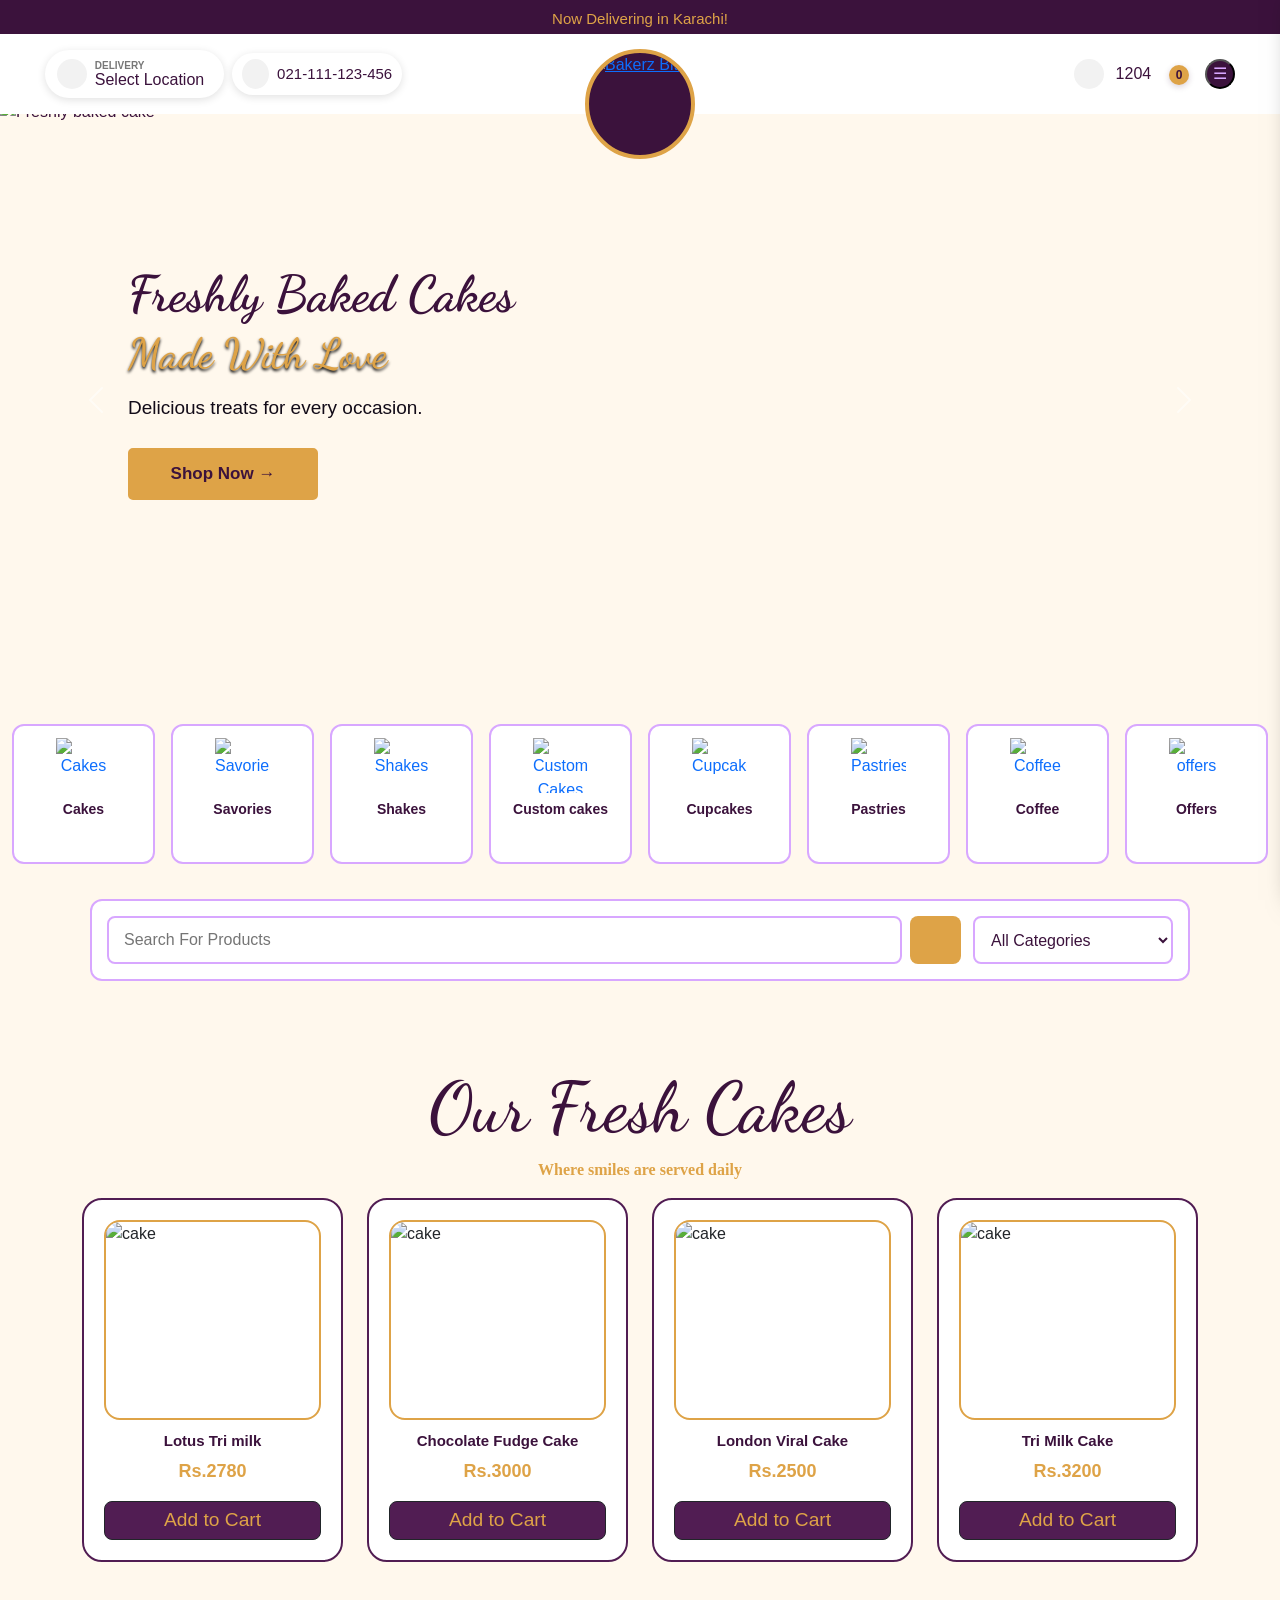
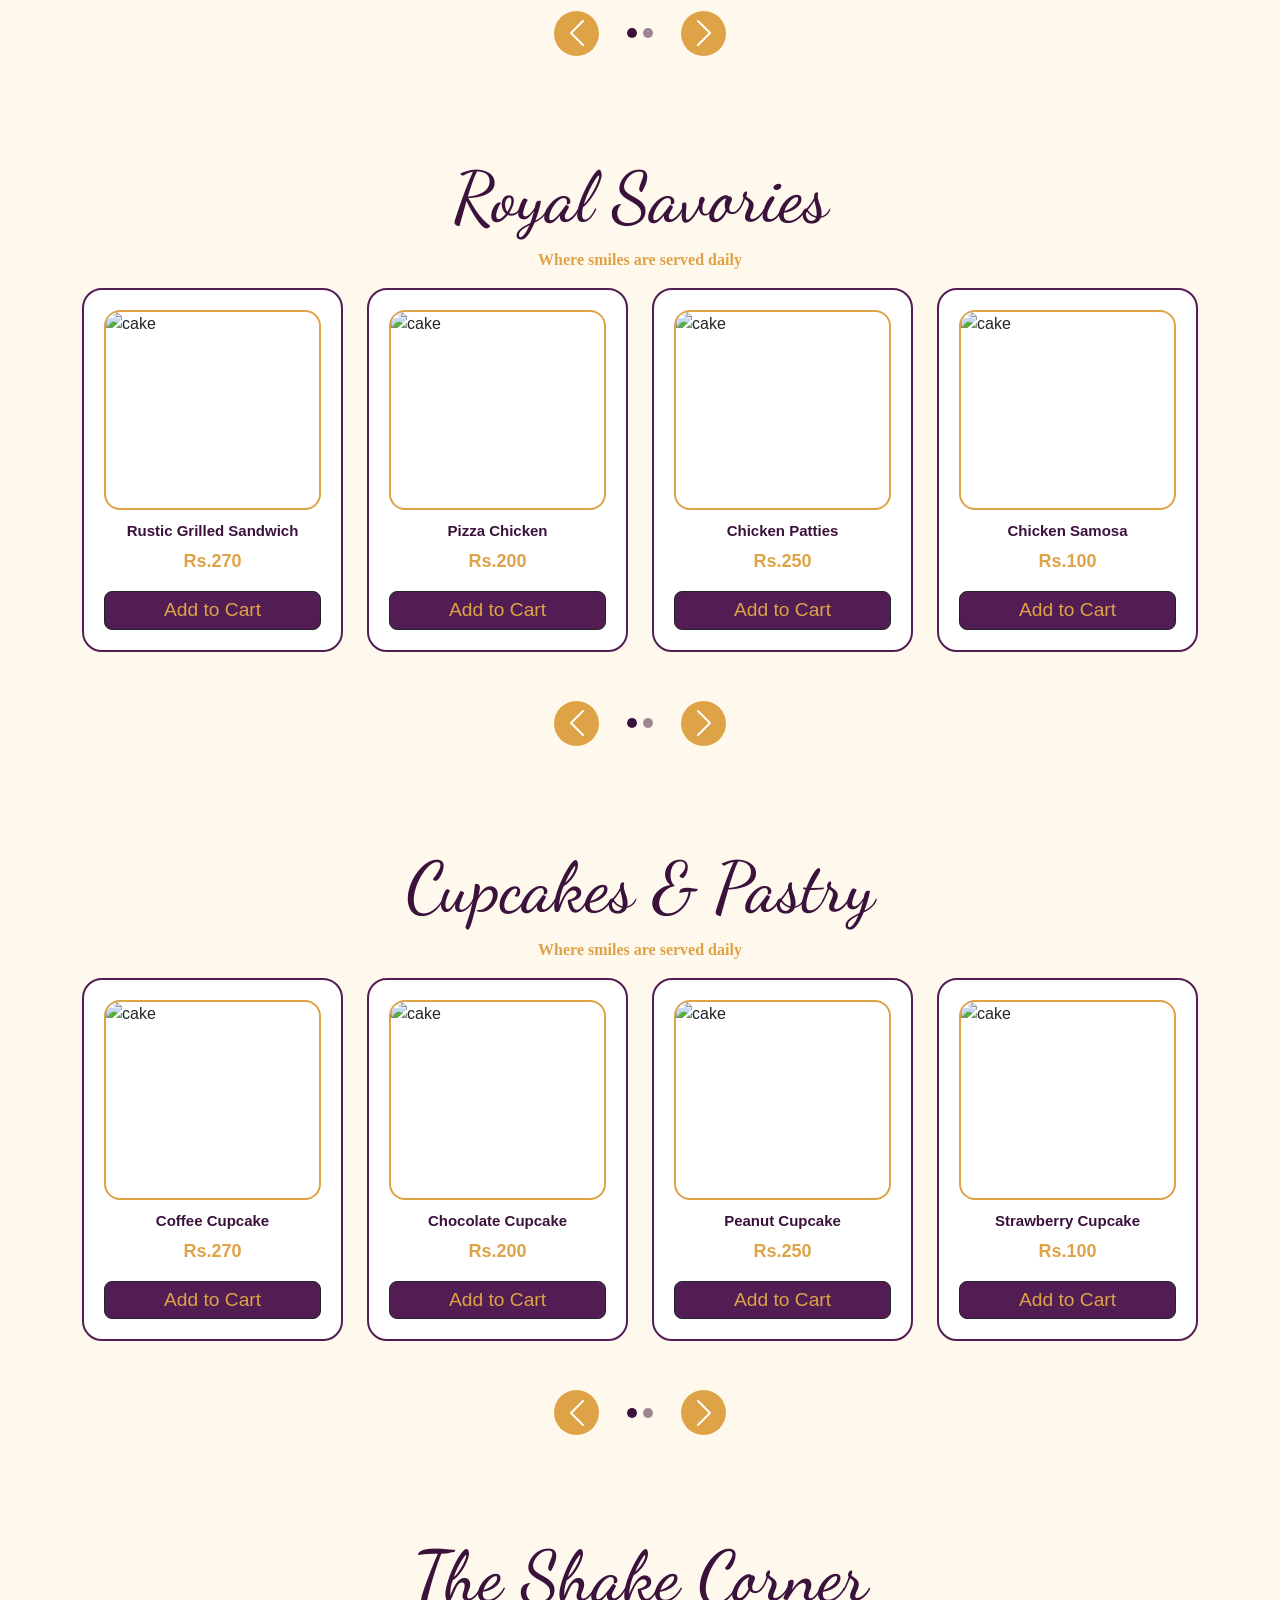
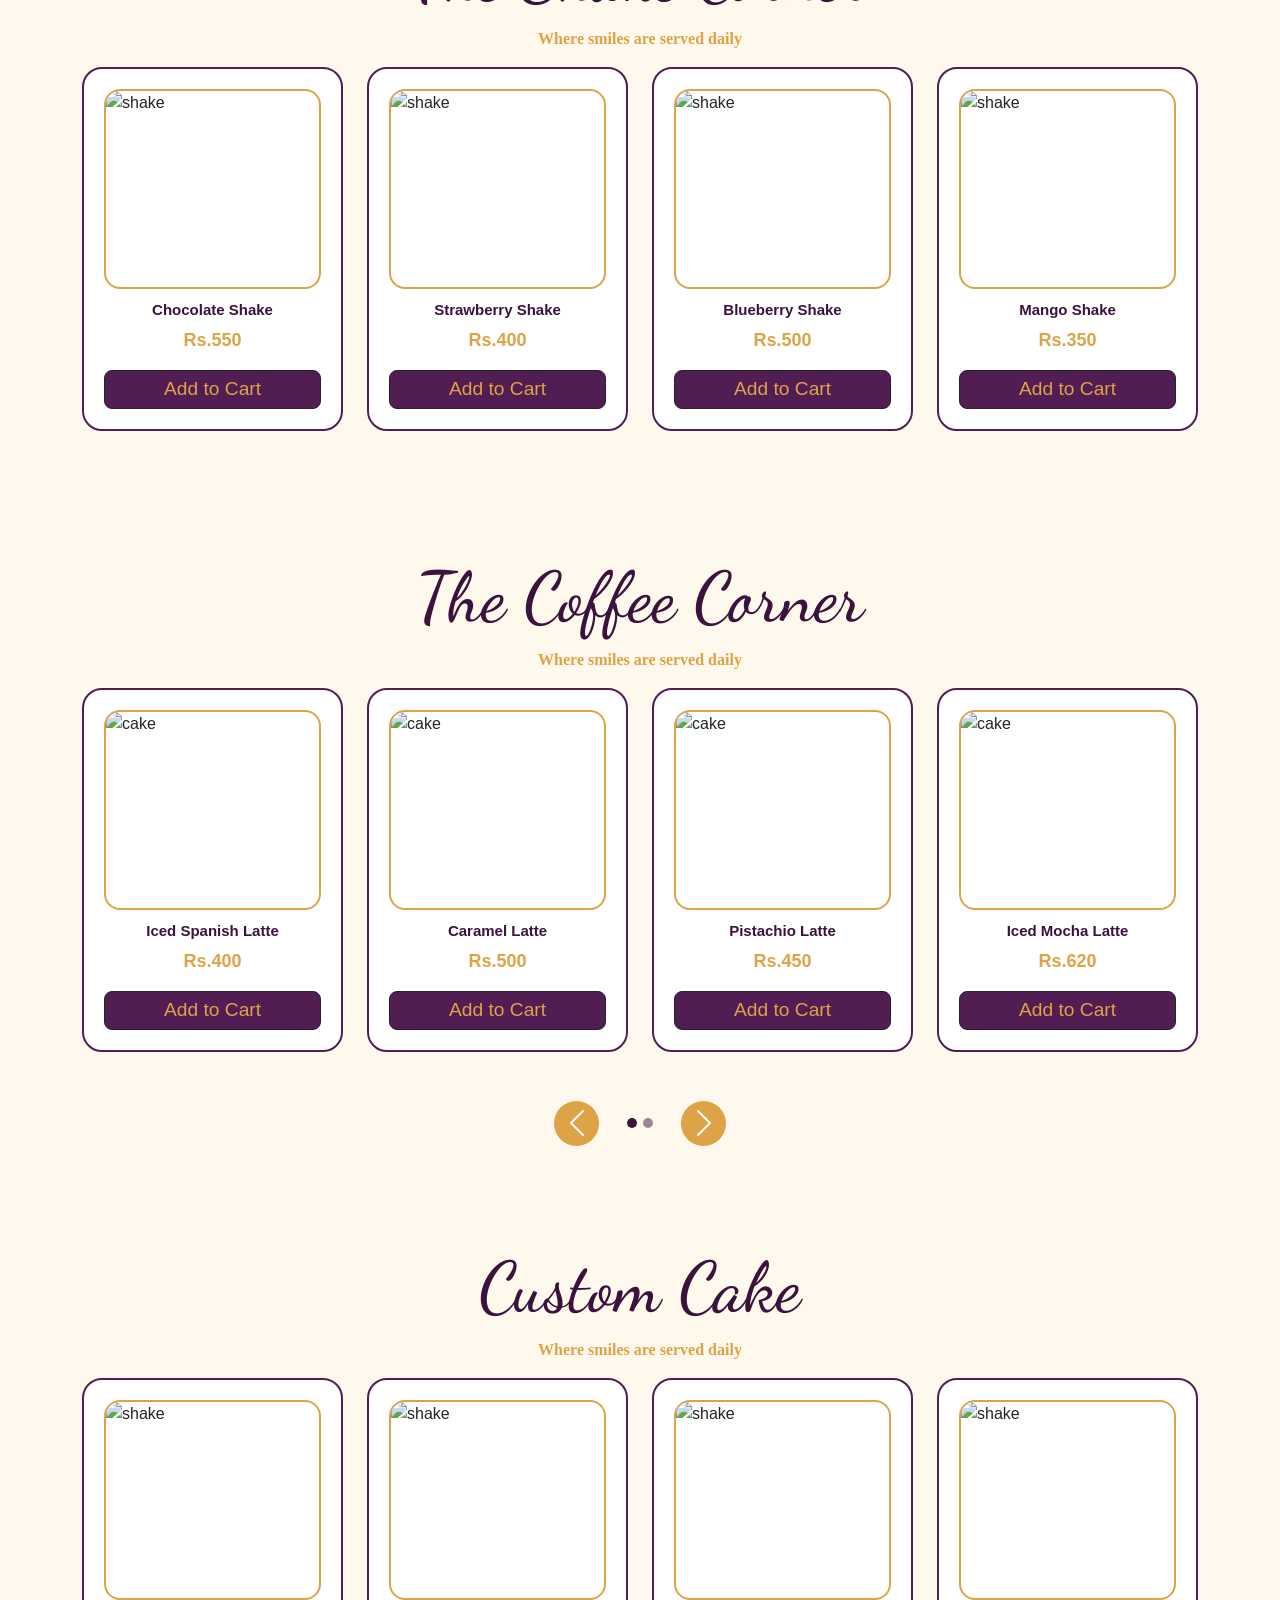
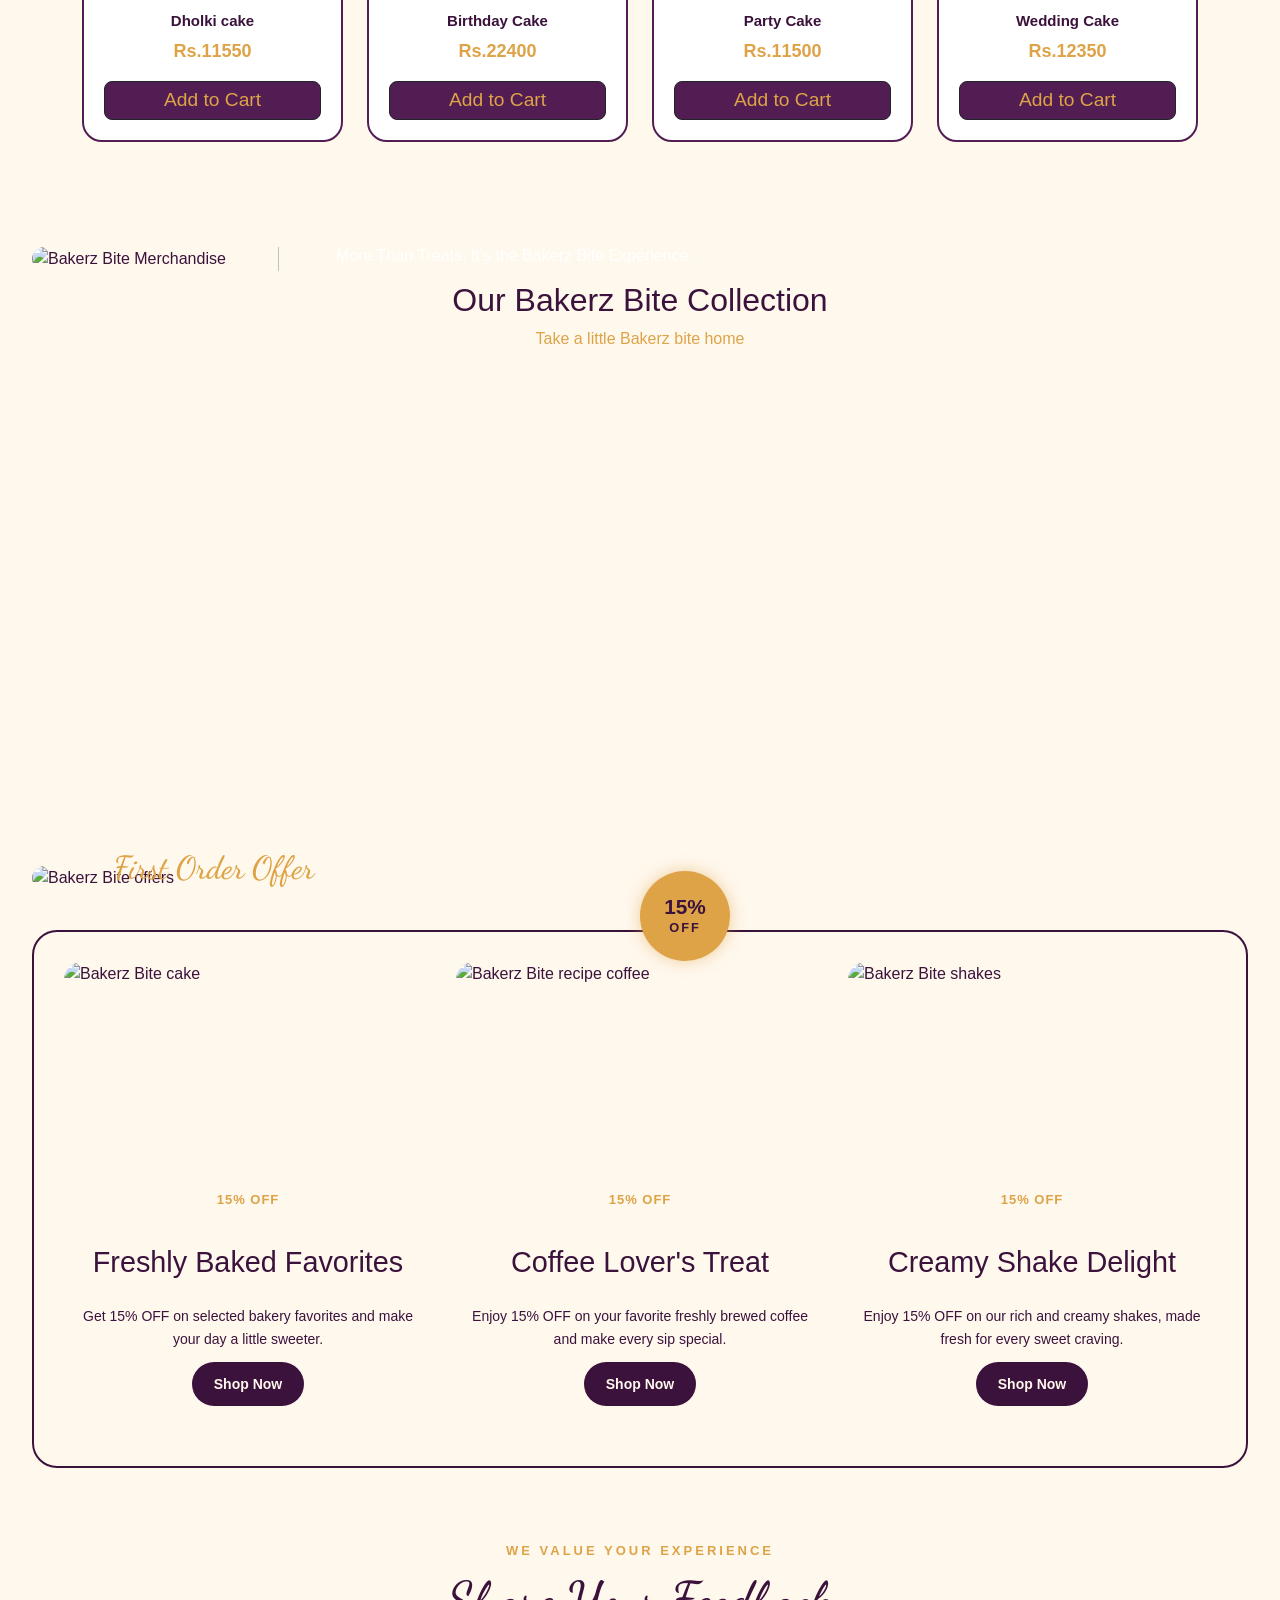
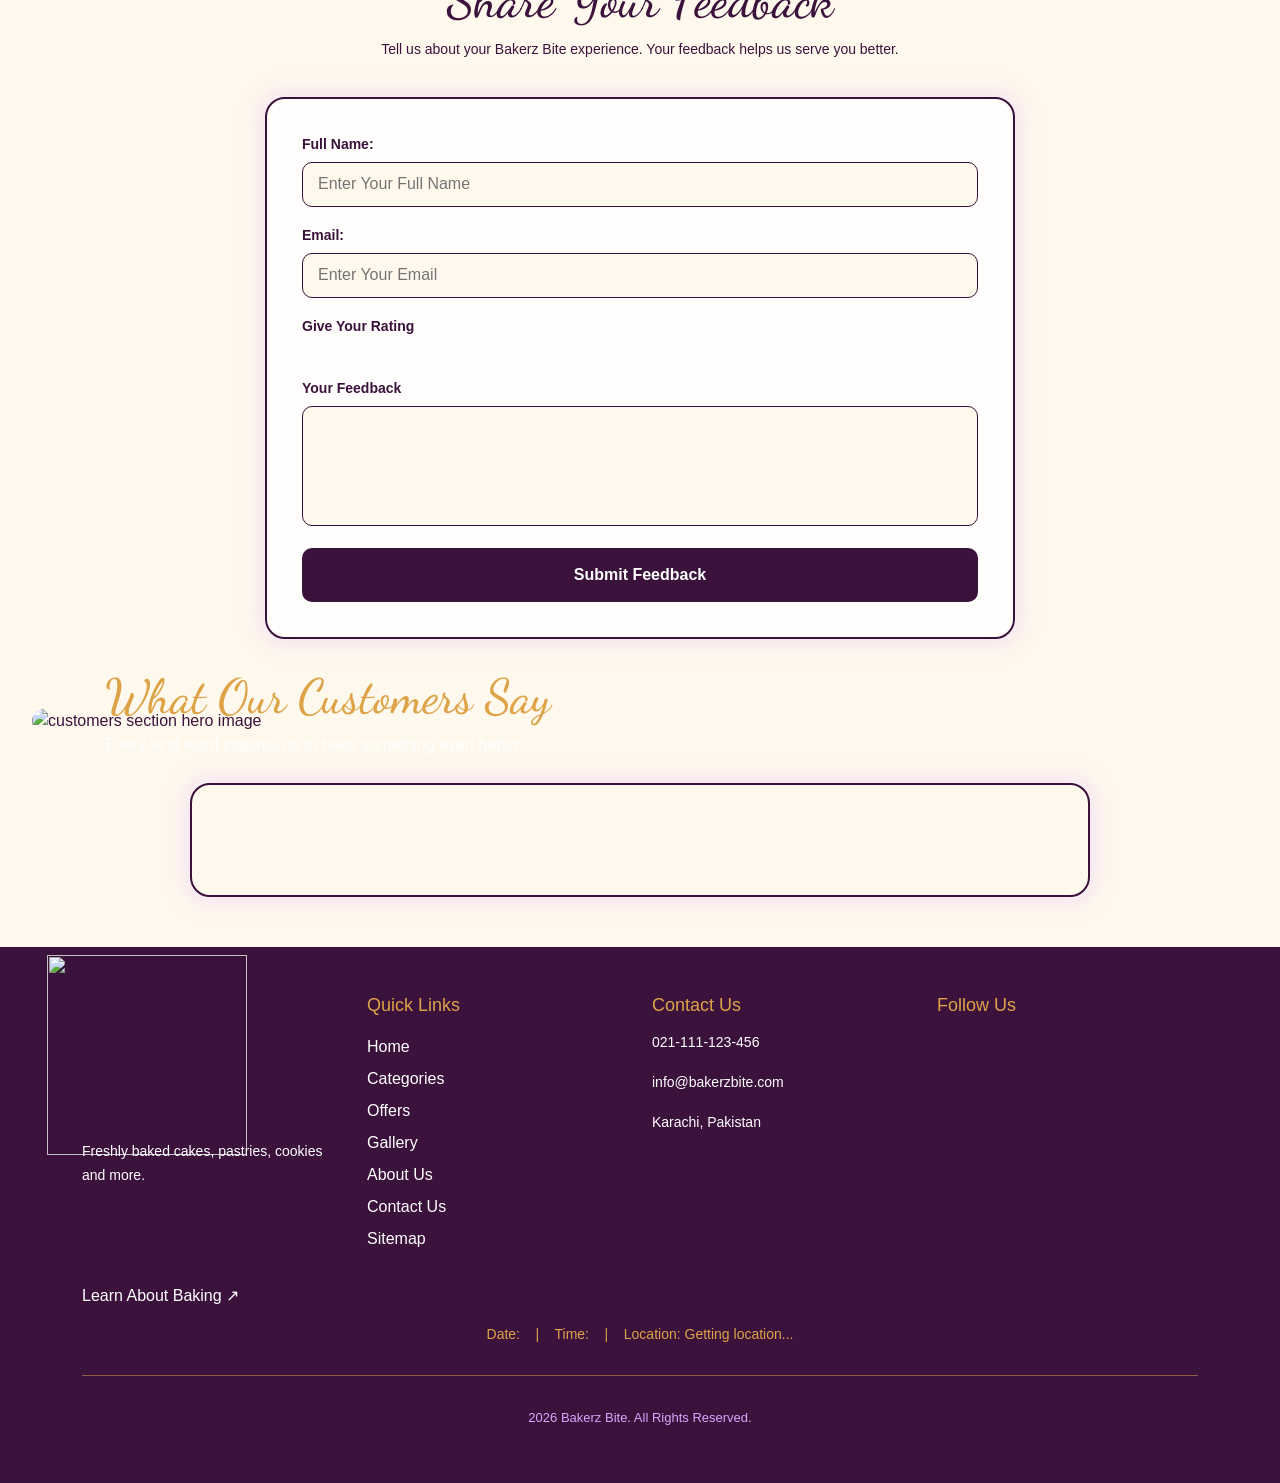
==== index.html @ 3ec6d647 "Updated website SEO" ====
<!DOCTYPE html>
<html lang="en">

<head>
  <meta charset="UTF-8">
  <meta name="viewport" content="width=device-width, initial-scale=1.0">
  <meta name="description"
    content="Explore Bakerz Bite for delicious cakes, freshly baked pastries, delightful desserts and handcrafted beverages, sweetness in every bite!">

  <meta name="keywords"
    content="bakerz bite, bakery near me, cakes, coffee, premium cakes, creamy shakes, pastry, freshly baked cakes, savory and much more. ">


  <!-- Open Graph Social Media SEO -->
  <meta property="og:title" content="Bakerz Bite | Freshly Baked With Love">

  <meta property="og:description"
    content="Discover delicious cakes, cupcakes, pastries, shakes and fresh bakery treats at Bakerz Bite.">

  <meta property="og:type" content="website">

  <meta property="og:url" content="https://mahazareen2010-spec.github.io/bakerz-bite/">

  <meta property="og:image" content="https://mahazareen2010-spec.github.io/bakerz-bite/images/preview.jpg">

  <meta property="og:site_name" content="Bakerz Bite">


  <title> Bakerz Bite | Freshly Baked Happiness</title>
  <link rel="canonical" href="https://mahazareen2010-spec.github.io/bakerz-bite/">

  <!-- Favicon -->
  <link rel="shortcut icon" href="MATERIAL/logo with bg.png" type="image/x-icon">

  <!-- Bs Cdn Css V 5.3 -->
  <link href="https://cdn.jsdelivr.net/npm/bootstrap@5.3.8/dist/css/bootstrap.min.css" rel="stylesheet"
    integrity="sha384-sRIl4kxILFvY47J16cr9ZwB07vP4J8+LH7qKQnuqkuIAvNWLzeN8tE5YBujZqJLB" crossorigin="anonymous">



  <!-- dancing script  -->
  <link rel="preconnect" href="https://fonts.googleapis.com">
  <link rel="preconnect" href="https://fonts.gstatic.com" crossorigin>
  <link
    href="https://fonts.googleapis.com/css2?family=Dancing+Script:wght@400..700&family=Great+Vibes&family=Playfair+Display:ital,wght@0,400..900;1,400..900&family=Poppins:ital,wght@0,100;0,200;0,300;0,400;0,500;0,600;0,700;0,800;0,900;1,100;1,200;1,300;1,400;1,500;1,600;1,700;1,800;1,900&display=swap"
    rel="stylesheet">



  <!-- AOS CDN CSS LINK  -->
  <link href="https://unpkg.com/aos@2.3.1/dist/aos.css" rel="stylesheet">

  <!-- lightbox2 css cdn  -->
  <link rel="stylesheet" href="https://cdnjs.cloudflare.com/ajax/libs/lightbox2/2.12.0/css/lightbox.min.css"
    integrity="sha512-syoVEtpqX1CXqIWO4cTmlEfUKIqzne0NisLTmR4xGZNxNCjge36r1N9hJPCHVd1vPYAlAWHWFDFenTpn8ju2BA=="
    crossorigin="anonymous" referrerpolicy="no-referrer">

  <!-- fontawesome cdn  -->
  <link rel="stylesheet" href="https://cdnjs.cloudflare.com/ajax/libs/font-awesome/7.3.0/css/all.min.css"
    integrity="sha512-ApSLB1Pd3/bZN8fWB/RG9YhN/7bd9Hkf3AGaE2mPfebjrxagjuBtx2GcgdqIlJkUzwylBo61r9Xa9NmgBI0swA=="
    crossorigin="anonymous" referrerpolicy="no-referrer" />


  <!-- css link  -->
  <link rel="stylesheet" href="style.css">



</head>

<body>


  <header>
    <!-- Top Bar -->
    <div class="top-bar">
      <p>Now Delivering in Karachi!</p>


    </div>
    <!-- Navbar -->
    <nav class="navitem">
      <div class="nav-left">
        <!--  LOCATION  -->

        <div class="location" onclick="openLocationPopup()">

          <div class="location-icon">
            <i class="fa-solid fa-location-dot"></i>
          </div>

          <div class="location-content">
            <span class="location-title">DELIVERY</span>
            <span id="display">Select Location</span>
          </div>

          <div class="location-arrow">
            <i class="fa-solid fa-chevron-right"></i>
          </div>

        </div>


        <!--  LOCATION POPUP -->

        <div class="location-popup" id="locationPopup">

          <div class="location-modal">

            <!-- Close Button -->
            <button class="close-location" onclick="closeLocationPopup()">
              &times;
            </button>


            <!-- Logo -->
            <div class="popup-logo-box">
              <img src="MATERIAL/logo with bg.png" alt="Bakerz Bite">
            </div>


            <!-- Heading -->
            <h2>Select Your Order Type</h2>


            <!-- Delivery / Pick-Up -->
            <div class="order-type">

              <button class="order-btn active" id="deliveryBtn">
                Delivery
              </button>

              <button class="order-btn" id="pickupBtn">
                Pick-Up
              </button>

            </div>


            <!-- Location Text -->
            <p class="location-question">
              Please select your location
            </p>


            <!-- City -->
            <label for="citySelect">
              City
            </label>

            <input type="text" value="Karachi" disabled class="popup-select">



            <!-- Area -->
            <label for="areaSelect">
              Please select your area
            </label>

            <select id="areaSelect" class="popup-select">

              <option value="">
                Select Location
              </option>

            </select>


            <!-- Select Button -->
            <button class="select-location-btn" onclick="confirmLocation()">
              Select
            </button>

          </div>

        </div>

        <!-- Call & Order -->
        <div class="call text">
          <div class="call-icon"> <i class="fa-solid fa-phone"></i> </div>021-111-123-456
        </div>
      </div>

      <!-- Logo -->
      <a href="" class="navlogo"><img src="MATERIAL/Logo.png" alt="Bakerz Bite"></a>
      <!-- Visitor Counter -->
      <div class="nav-right">
        <div class="visitor "> <i class="fa-regular fa-user vc"></i><span id="counter">1204</span> </div>

        <!-- Cart -->
        <div class="cart"><i class="fa-solid fa-cart-shopping"></i>
          <span id="cart-count">0</span>
        </div>

        <!-- Menu Button -->
        <button class="menu-btn" id="menuBtn" onclick="toggleMenu()">☰</button>
      </div>


      <div class="nav-menu" id="navMenu">

        <!-- Close Button -->
        <button class="close-btn" onclick="toggleMenu()">×</button>


        <a href="#home">Home</a>
        <a href="#merchandise">Merchandise</a>
        <a href="#offers">Offers</a>
        <a href="About.html#gallery">Gallery</a>
        <a href="About.html">About Us</a>
        <a href="contact.html#faq">FAQ</a>
        <a href="contact.html">Contact Us</a>
        <a href="sitemap.html">Sitemap</a>
      </div>
    </nav>


    <!-- Main Content -->
    <main id="home">

      <!--Caraosel  -->
      <div id="heroCarousel" class="carousel slide hero-wrapper" data-bs-ride="carousel" data-bs-interval="4000">


        <!-- Carousel Images -->
        <div class="carousel-inner">

          <!-- Slide 1 -->
          <div class="carousel-item active">

            <img src="MATERIAL/hero.png" class="d-block w-100" alt="Freshly baked cake">

            <div class="carousel-caption hero-text">

              <h1>Freshly Baked Cakes</h1>

              <h2>Made With Love</h2>

              <p>Delicious treats for every occasion.</p>

              <a href="#cake" style="text-decoration: none;">
                <button class="hero-shop-btn">
                  Shop Now →
                </button>
              </a>

            </div>

          </div>


          <!-- Slide 2 -->
          <div class="carousel-item">

            <img src="MATERIAL/hero 2.png" class="d-block w-100" alt="Fresh bakery products">

            <div class="carousel-caption hero-text">

              <h2 class="hero-title">Sweet Moments</h2>

              <h2>Made Fresh Daily</h2>

              <p>Delicious treats baked just for you.</p>

              <a href="#cake" style="text-decoration: none;">
                <button class="hero-shop-btn">
                  Shop Now →
                </button>
              </a>

            </div>

          </div>


          <!-- Slide 3 -->
          <div class="carousel-item">

            <img src="MATERIAL/hero 3.png" class="d-block w-100" alt="Bakery special">

            <div class="carousel-caption hero-text">

              <h2 class="hero-title">Delicious Treats</h2>

              <h2>For Every Occasion</h2>

              <p>Freshly prepared with love and care.</p>

              <a href="#cake" style="text-decoration: none;">
                <button class="hero-shop-btn">
                  Shop Now →
                </button>
              </a>

            </div>

          </div>


          <!-- Slide 4 -->
          <div class="carousel-item">

            <img src="MATERIAL/hero 4.png" class="d-block w-100" alt="Bakery collection">

            <div class="carousel-caption hero-text">

              <h2 class="hero-title">Our Special Collection</h2>

              <h2>Taste The Difference</h2>

              <p>Discover your favorite bakery delights.</p>

              <a href="#cake" style="text-decoration: none;">
                <button class="hero-shop-btn">
                  Shop Now →
                </button>
              </a>
            </div>

          </div>

        </div>


        <!-- Previous Button -->
        <button class="carousel-control-prev" type="button" data-bs-target="#heroCarousel" data-bs-slide="prev">

          <span class="carousel-control-prev-icon" aria-hidden="true">
          </span>

          <span class="visually-hidden">
            Previous
          </span>

        </button>


        <!-- Next Button -->
        <button class="carousel-control-next" type="button" data-bs-target="#heroCarousel" data-bs-slide="next">

          <span class="carousel-control-next-icon" aria-hidden="true">
          </span>

          <span class="visually-hidden">
            Next
          </span>

        </button>

      </div>


      <!-- Categories -->
      <div class="container-fluid my-4">
        <div class="row text-center g-3">

          <div class="col">
            <div class="category">
              <a href="#cake">
                <img src="MATERIAL/cake icon.png" alt="Cakes">

                <p>Cakes</p>
              </a>
            </div>
          </div>

          <div class="col">
            <div class="category">
              <a href="#savory">
                <img src="MATERIAL/savories icon.png" alt="Savories">

                <p>Savories</p>
              </a>
            </div>
          </div>

          <div class="col">
            <div class="category">
              <a href="#shake">
                <img src="MATERIAL/shake icon (2).png" alt="Shakes">

                <p>Shakes</p>
              </a>
            </div>
          </div>

          <div class="col">
            <div class="category">
              <a href="#customized">
                <img src="MATERIAL/customize cake icon.png" alt="Custom Cakes">

                <p>Custom cakes</p>
              </a>
            </div>
          </div>

          <div class="col">
            <div class="category">
              <a href="#brownies">
                <img src="MATERIAL/cupcake icon.png" alt="Cupcakes">

                <p>Cupcakes</p>
              </a>
            </div>
          </div>

          <div class="col">
            <div class="category">
              <a href="#brownies">
                <img src="MATERIAL/brownie icon.png" alt="Pastries">

                <p>Pastries</p>
              </a>
            </div>
          </div>

          <div class="col">
            <div class="category">
              <a href="#coffee">
                <img src="MATERIAL/coffee icon.png" alt="Coffee">

                <p>Coffee</p>
              </a>
            </div>
          </div>

          <div class="col">
            <div class="category">
              <a href="#offers">
                <img src="MATERIAL/offer icon.png" alt="offers">

                <p>Offers</p>
              </a>
            </div>
          </div>

        </div>
      </div>

      <!-- Search & Filters -->
      <div class="search-filter">

        <!-- Search -->
        <form id="searchForm" class="search-box">
          <input id="searchInput" type="search" placeholder="Search For Products">
          <button type="submit"><i class="fa-solid fa-magnifying-glass"></i></button>
        </form>

        <!-- Category -->

        <select class="filter-box" id="categoryFilter">
          <option value="all">All Categories</option>
          <option value="cakes">Cakes</option>
          <option value="savories">Savories</option>
          <option value="cupcakes">Cupcakes & Pastries</option>
          <option value="shakes">Shakes</option>
          <option value="coffee">Coffee</option>
          <option value="custom cakes">Custom Cakes</option>
          <option value="merchandise">Merchandise</option>
        </select>


      </div>

    </main>

  </header>


  <!-- cake cards  -->
  <section class="bakery-section" id="cake">
    <!-- bs carousel -->
    <div id="bakerySlider" class="carousel slide container" data-bs-ride="false">
      <div class="text-center our-bakery">
        <h2 data-aos="fade-right">Our Fresh Cakes</h2>
        <p>Where smiles are served daily</p>
      </div>

      <!-- carousel-inner  -->
      <div class="carousel-inner ">
        <!-- slide1  -->
        <div class="carousel-item active">
          <div class="row g-4 border-item">
            <!-- product1 -->
            <div class="col-12 col-sm-6 col-lg-3 ">
              <div class="card bakery-card ">
                <img src="MATERIAL/cake1.jpg" alt="cake">
                <div class="card-body text-center">
                  <h6> Lotus Tri milk</h6>
                  <p class="price">Rs.2780</p>
                  <button class="btn btn-dark w-100 btn-sm" data-bs-toggle="modal" data-bs-target="#c1">Add to Cart
                  </button>
                </div>
              </div>
            </div>

            <!-- product2 -->
            <div class="col-12 col-sm-6 col-lg-3 ">
              <div class="card bakery-card">
                <img src="MATERIAL/cake2.jpg" alt="cake">
                <div class="card-body text-center">
                  <h6> Chocolate Fudge Cake</h6>
                  <p class="price">Rs.3000</p>
                  <button class="btn btn-dark w-100 btn-sm" data-bs-toggle="modal" data-bs-target="#c2">Add to Cart
                  </button>
                </div>
              </div>
            </div>

            <!-- product3  -->
            <div class="col-12 col-sm-6 col-lg-3">
              <div class="card bakery-card">
                <img src="MATERIAL/cake3.jpg" alt="cake">
                <div class="card-body text-center">
                  <h6>London Viral Cake</h6>
                  <p class="price">Rs.2500</p>
                  <button class="btn btn-dark w-100 btn-sm" data-bs-toggle="modal" data-bs-target="#c3">Add to Cart
                  </button>
                </div>
              </div>
            </div>

            <!-- product4  -->
            <div class="col-12 col-sm-6 col-lg-3">
              <div class="card bakery-card">
                <img src="MATERIAL/cake4.png" alt="cake">
                <div class="card-body text-center">
                  <h6> Tri Milk Cake</h6>
                  <p class="price">Rs.3200</p>
                  <button class="btn btn-dark w-100 btn-sm" data-bs-toggle="modal" data-bs-target="#c4">Add to Cart
                  </button>
                </div>
              </div>
            </div>

          </div>
          <!-- </div> -->
        </div>

        <!-- slide2 -->
        <div class="carousel-item ">
          <div class="row g-4">
            <!-- product1 -->
            <div class="col-12 col-sm-6 col-lg-3">
              <div class="card bakery-card">
                <img src="MATERIAL/cake5.png" alt="cake">
                <div class="card-body text-center">
                  <h6>Rainbow Cake</h6>
                  <p class="price">Rs.2800</p>
                  <button class="btn btn-dark w-100 btn-sm" data-bs-toggle="modal" data-bs-target="#c5">Add to Cart
                  </button>
                </div>
              </div>
            </div>

            <!-- product2 -->
            <div class="col-12 col-sm-6 col-lg-3">
              <div class="card bakery-card">
                <img src="MATERIAL/cake6.jpg" alt="cake">
                <div class="card-body text-center">
                  <h6>Choco-Rose Fantasy</h6>
                  <p class="price">Rs.3500</p>
                  <button class="btn btn-dark w-100 btn-sm" data-bs-toggle="modal" data-bs-target="#c6">Add to Cart
                  </button>
                </div>
              </div>
            </div>

            <!-- product3  -->
            <div class="col-12 col-sm-6 col-lg-3">
              <div class="card bakery-card">
                <img src="MATERIAL/cake7.jpg" alt="cake">
                <div class="card-body text-center">
                  <h6>Vanilla Caramel Cake</h6>
                  <p class="price">Rs.2730</p>
                  <button class="btn btn-dark w-100 btn-sm" data-bs-toggle="modal" data-bs-target="#c7">Add to Cart
                  </button>
                </div>
              </div>
            </div>

            <!-- product4  -->
            <div class="col-12 col-sm-6 col-lg-3">
              <div class="card bakery-card">
                <img src="MATERIAL/cake8.jpg" alt="cake">
                <div class="card-body text-center">
                  <h6>Mocha Java Cake</h6>
                  <p class="price">Rs.3100</p>
                  <button class="btn  w-100 btn-sm" data-bs-toggle="modal" data-bs-target="#c8">Add to Cart </button>
                </div>
              </div>
            </div>

          </div>
        </div>
      </div>

      <!-- arrow controls -->
      <div class="d-flex justify-content-center align-items-center mt-4">
        <button class="carousel-control-prev arrow-bottom" type="button" data-bs-target="#bakerySlider"
          data-bs-slide="prev">
          <span class="carousel-control-prev-icon"></span>
        </button>

        <div class="carousel-indicators">
          <button type="button" data-bs-target="#bakerySlider" data-bs-slide-to="0" class="active"></button>
          <button type="button" data-bs-target="#bakerySlider" data-bs-slide-to="1"></button>
        </div>
        <button class="carousel-control-next arrow-bottom" type="button" data-bs-target="#bakerySlider"
          data-bs-slide="next">
          <span class="carousel-control-next-icon"></span>
        </button>
      </div>

      <!-- end -->
    </div>
  </section>



  <!-- Savories -->
  <section class="bakery-section" id="savory">
    <!-- bs carousel -->
    <div id="bakerySlider2" class="carousel slide container" data-bs-ride="false">

      <div class="text-center our-bakery">
        <h2 data-aos="fade-right">Royal Savories</h2>
        <p>Where smiles are served daily</p>
      </div>

      <!-- carousel-inner  -->
      <div class="carousel-inner ">
        <!-- slide1  -->
        <div class="carousel-item active">
          <div class="row g-4 border-item">
            <!-- product1 -->
            <div class="col-12 col-sm-6 col-lg-3  ">
              <div class="card bakery-card ">
                <img src="MATERIAL/savory1.png" alt="cake">
                <div class="card-body text-center">
                  <h6> Rustic Grilled Sandwich</h6>
                  <p class="price">Rs.270</p>
                  <button class="btn btn-dark w-100 btn-sm" data-bs-toggle="modal" data-bs-target="#s1">Add to Cart
                  </button>
                </div>
              </div>
            </div>

            <!-- product2 -->
            <div class="col-12 col-sm-6 col-lg-3">
              <div class="card bakery-card">
                <img src="MATERIAL/savory2.jpg" alt="cake">
                <div class="card-body text-center">
                  <h6> Pizza Chicken</h6>
                  <p class="price">Rs.200</p>
                  <button class="btn btn-dark w-100 btn-sm" data-bs-toggle="modal" data-bs-target="#s2">Add to Cart
                  </button>
                </div>
              </div>
            </div>

            <!-- product3  -->
            <div class="col-12 col-sm-6 col-lg-3">
              <div class="card bakery-card">
                <img src="MATERIAL/savory3.jpg" alt="cake">
                <div class="card-body text-center">
                  <h6>Chicken Patties</h6>
                  <p class="price">Rs.250</p>
                  <button class="btn btn-dark w-100 btn-sm" data-bs-toggle="modal" data-bs-target="#s3">Add to Cart
                  </button>
                </div>
              </div>
            </div>

            <!-- product4  -->
            <div class="col-12 col-sm-6 col-lg-3">
              <div class="card bakery-card">
                <img src="MATERIAL/savory4.jpg" alt="cake">
                <div class="card-body text-center">
                  <h6> Chicken Samosa</h6>
                  <p class="price">Rs.100</p>
                  <button class="btn btn-dark w-100 btn-sm" data-bs-toggle="modal" data-bs-target="#s4">Add to Cart
                  </button>
                </div>
              </div>
            </div>

          </div>
          <!-- </div> -->
        </div>

        <!-- slide2 -->
        <div class="carousel-item ">
          <div class="row g-4">
            <!-- product1 -->
            <div class="col-12 col-sm-6 col-lg-3">
              <div class="card bakery-card">
                <img src="MATERIAL/savory5.jpg" alt="cake">
                <div class="card-body text-center">
                  <h6>Chicken Bread</h6>
                  <p class="price">Rs.280</p>
                  <button class="btn btn-dark w-100 btn-sm" data-bs-toggle="modal" data-bs-target="#s5">Add to Cart
                  </button>
                </div>
              </div>
            </div>

            <!-- product2 -->
            <div class="col-12 col-sm-6 col-lg-3">
              <div class="card bakery-card">
                <img src="MATERIAL/savory6.jpg" alt="cake">
                <div class="card-body text-center">
                  <h6>Chicken Tikka Sandwich</h6>
                  <p class="price">Rs.350</p>
                  <button class="btn btn-dark w-100 btn-sm" data-bs-toggle="modal" data-bs-target="#s6">Add to Cart
                  </button>
                </div>
              </div>
            </div>

            <!-- product3  -->
            <div class="col-12 col-sm-6 col-lg-3">
              <div class="card bakery-card">
                <img src="MATERIAL/savory7.jpg" alt="cake">
                <div class="card-body text-center">
                  <h6>Cheese Straws</h6>
                  <p class="price">Rs.270</p>
                  <button class="btn btn-dark w-100 btn-sm" data-bs-toggle="modal" data-bs-target="#s7">Add to Cart
                  </button>
                </div>
              </div>
            </div>

            <!-- product4  -->
            <div class="col-12 col-sm-6 col-lg-3">
              <div class="card bakery-card">
                <img src="MATERIAL/savory8.jpg" alt="cake">
                <div class="card-body text-center">
                  <h6>Empanada</h6>
                  <p class="price">Rs.300</p>
                  <button class="btn  w-100 btn-sm" data-bs-toggle="modal" data-bs-target="#s8">Add to Cart </button>
                </div>
              </div>
            </div>

          </div>
        </div>
      </div>

      <!-- arrow controls -->
      <div class="d-flex justify-content-center align-items-center mt-4">
        <button class="carousel-control-prev arrow-bottom" type="button" data-bs-target="#bakerySlider2"
          data-bs-slide="prev">
          <span class="carousel-control-prev-icon"></span>
        </button>

        <div class="carousel-indicators">
          <button type="button" data-bs-target="#bakerySlider2" data-bs-slide-to="0" class="active"></button>
          <button type="button" data-bs-target="#bakerySlider2" data-bs-slide-to="1"></button>
        </div>
        <button class="carousel-control-next arrow-bottom" type="button" data-bs-target="#bakerySlider2"
          data-bs-slide="next">
          <span class="carousel-control-next-icon"></span>
        </button>
      </div>

      <!-- end -->
    </div>
  </section>

  <!-- cupcakes / pastry -->
  <section class="bakery-section" id="brownies">
    <!-- bs carousel -->
    <div id="bakerySlider3" class="carousel slide container" data-bs-ride="false">

      <div class="text-center our-bakery">
        <h2 data-aos="fade-right">Cupcakes & Pastry</h2>
        <p>Where smiles are served daily</p>
      </div>
      <!-- carousel-inner  -->
      <div class="carousel-inner ">


        <div class="carousel-item active">
          <div class="row g-4 border-item">
            <!-- product1 -->
            <div class="col-12 col-sm-6 col-lg-3  ">
              <div class="card bakery-card ">
                <img src="MATERIAL/cupcake1.jpeg" alt="cake">
                <div class="card-body text-center">
                  <h6> Coffee Cupcake</h6>
                  <p class="price">Rs.270</p>
                  <button class="btn btn-dark w-100 btn-sm" data-bs-toggle="modal" data-bs-target="#b1">Add to Cart
                  </button>
                </div>
              </div>
            </div>

            <!-- product2 -->
            <div class="col-12 col-sm-6 col-lg-3">
              <div class="card bakery-card">
                <img src="MATERIAL/cupcake2.webp" alt="cake">
                <div class="card-body text-center">
                  <h6> Chocolate Cupcake</h6>
                  <p class="price">Rs.200</p>
                  <button class="btn btn-dark w-100 btn-sm" data-bs-toggle="modal" data-bs-target="#b2">Add to Cart
                  </button>
                </div>
              </div>
            </div>

            <!-- product3  -->
            <div class="col-12 col-sm-6 col-lg-3">
              <div class="card bakery-card">
                <img src="MATERIAL/cupcake3.webp" alt="cake">
                <div class="card-body text-center">
                  <h6>Peanut Cupcake</h6>
                  <p class="price">Rs.250</p>
                  <button class="btn btn-dark w-100 btn-sm" data-bs-toggle="modal" data-bs-target="#b3">Add to Cart
                  </button>
                </div>
              </div>
            </div>

            <!-- product4  -->
            <div class="col-12 col-sm-6 col-lg-3">
              <div class="card bakery-card">
                <img src="MATERIAL/cupcake4.webp" alt="cake">
                <div class="card-body text-center">
                  <h6> Strawberry Cupcake</h6>
                  <p class="price">Rs.100</p>
                  <button class="btn btn-dark w-100 btn-sm" data-bs-toggle="modal" data-bs-target="#b4">Add to Cart
                  </button>
                </div>
              </div>
            </div>

          </div>
          <!-- </div> -->
        </div>

        <!-- slide2 -->

        <div class="carousel-item ">
          <div class="row g-4">
            <!-- product1 -->
            <div class="col-12 col-sm-6 col-lg-3">
              <div class="card bakery-card">
                <img src="MATERIAL/pastry5.png" alt="cake">
                <div class="card-body text-center">
                  <h6>Alaska pastry</h6>
                  <p class="price">Rs.280</p>
                  <button class="btn btn-dark w-100 btn-sm" data-bs-toggle="modal" data-bs-target="#b5">Add to Cart
                  </button>
                </div>
              </div>
            </div>

            <!-- product2 -->
            <div class="col-12 col-sm-6 col-lg-3">
              <div class="card bakery-card">
                <img src="MATERIAL/pastry6.png" alt="cake">
                <div class="card-body text-center">
                  <h6>Chocolate pastry</h6>
                  <p class="price">Rs.200</p>
                  <button class="btn btn-dark w-100 btn-sm" data-bs-toggle="modal" data-bs-target="#b6">Add to Cart
                  </button>
                </div>
              </div>
            </div>

            <!-- product3  -->
            <div class="col-12 col-sm-6 col-lg-3">
              <div class="card bakery-card">
                <img src="MATERIAL/pastry7.png" alt="cake">
                <div class="card-body text-center">
                  <h6>Black forest pastry</h6>
                  <p class="price">Rs.270</p>
                  <button class="btn btn-dark w-100 btn-sm" data-bs-toggle="modal" data-bs-target="#b7">Add to Cart
                  </button>
                </div>
              </div>
            </div>

            <!-- product4  -->
            <div class="col-12 col-sm-6 col-lg-3">
              <div class="card bakery-card">
                <img src="MATERIAL/pastry8.png" alt="cake">
                <div class="card-body text-center">
                  <h6>Milk Fy Pastry</h6>
                  <p class="price">Rs.220</p>
                  <button class="btn  w-100 btn-sm" data-bs-toggle="modal" data-bs-target="#b8">Add to Cart </button>
                </div>
              </div>
            </div>

          </div>
        </div>
      </div>

      <!-- arrow controls -->
      <div class="d-flex justify-content-center align-items-center mt-4">
        <button class="carousel-control-prev arrow-bottom" type="button" data-bs-target="#bakerySlider3"
          data-bs-slide="prev">
          <span class="carousel-control-prev-icon"></span>
        </button>

        <div class="carousel-indicators">
          <button type="button" data-bs-target="#bakerySlider3" data-bs-slide-to="0" class="active"></button>
          <button type="button" data-bs-target="#bakerySlider3" data-bs-slide-to="1"></button>
        </div>
        <button class="carousel-control-next arrow-bottom" type="button" data-bs-target="#bakerySlider3"
          data-bs-slide="next">
          <span class="carousel-control-next-icon"></span>
        </button>
      </div>

      <!-- end -->
    </div>
  </section>



  <!-- shake  -->
  <section class="bakery-section" id="shake">
    <!-- bs carousel -->
    <div id="bakerySlider4" class="carousel slide container" data-bs-ride="false">

      <div class="text-center our-bakery">
        <h2 data-aos="fade-right">The Shake Corner</h2>
        <p>Where smiles are served daily</p>
      </div>

      <!-- carousel-inner  -->
      <div class="carousel-inner ">


        <div class="carousel-item active">
          <div class="row g-4 border-item">
            <!-- product1 -->
            <div class="col-12 col-sm-6 col-lg-3  ">
              <div class="card bakery-card ">
                <img src="MATERIAL/shake1.jfif" class="shake" alt="shake">
                <div class="card-body text-center">
                  <h6> Chocolate Shake</h6>
                  <p class="price">Rs.550</p>
                  <button class="btn btn-dark w-100 btn-sm" data-bs-toggle="modal" data-bs-target="#p1">Add to Cart
                  </button>
                </div>
              </div>
            </div>

            <!-- product2 -->
            <div class="col-12 col-sm-6 col-lg-3">
              <div class="card bakery-card">
                <img src="MATERIAL/shake2.jfif" class="shake" alt="shake">
                <div class="card-body text-center">
                  <h6> Strawberry Shake</h6>
                  <p class="price">Rs.400</p>
                  <button class="btn btn-dark w-100 btn-sm" data-bs-toggle="modal" data-bs-target="#p2">Add to Cart
                  </button>
                </div>
              </div>
            </div>

            <!-- product3  -->
            <div class="col-12 col-sm-6 col-lg-3">
              <div class="card bakery-card">
                <img src="MATERIAL/shake3.jfif" class="shake" alt="shake">
                <div class="card-body text-center">
                  <h6>Blueberry Shake</h6>
                  <p class="price">Rs.500</p>
                  <button class="btn btn-dark w-100 btn-sm" data-bs-toggle="modal" data-bs-target="#p3">Add to Cart
                  </button>
                </div>
              </div>
            </div>

            <!-- product4  -->
            <div class="col-12 col-sm-6 col-lg-3">
              <div class="card bakery-card">
                <img src="MATERIAL/shake4.jfif" class="shake" alt="shake">
                <div class="card-body text-center">
                  <h6> Mango Shake</h6>
                  <p class="price">Rs.350</p>
                  <button class="btn btn-dark w-100 btn-sm" data-bs-toggle="modal" data-bs-target="#p4">Add to Cart
                  </button>
                </div>
              </div>
            </div>

          </div>
          <!-- </div> -->
        </div>
      </div>
      <!-- end -->
    </div>
  </section>


  <!-- coffee -->
  <section class="bakery-section" id="coffee">
    <!-- bs carousel -->
    <div id="bakerySlider5" class="carousel slide container" data-bs-ride="false">

      <div class="text-center our-bakery">
        <h2 data-aos="fade-right">The Coffee Corner</h2>
        <p>Where smiles are served daily</p>
      </div>

      <!-- carousel-inner  -->
      <div class="carousel-inner ">
        <!-- slide1  -->
        <div class="carousel-item active">
          <div class="row g-4 border-item">
            <!-- product1 -->
            <div class="col-12 col-sm-6 col-lg-3  ">
              <div class="card bakery-card ">
                <img src="MATERIAL/coffee1.jfif" alt="cake">
                <div class="card-body text-center">
                  <h6> Iced Spanish Latte</h6>
                  <p class="price">Rs.400</p>
                  <button class="btn btn-dark w-100 btn-sm" data-bs-toggle="modal" data-bs-target="#a1">Add to Cart
                  </button>
                </div>
              </div>
            </div>

            <!-- product2 -->
            <div class="col-12 col-sm-6 col-lg-3">
              <div class="card bakery-card">
                <img src="MATERIAL/coffee2.jfif" alt="cake">
                <div class="card-body text-center">
                  <h6> Caramel Latte</h6>
                  <p class="price">Rs.500</p>
                  <button class="btn btn-dark w-100 btn-sm" data-bs-toggle="modal" data-bs-target="#a2">Add to Cart
                  </button>
                </div>
              </div>
            </div>

            <!-- product3  -->
            <div class="col-12 col-sm-6 col-lg-3">
              <div class="card bakery-card">
                <img src="MATERIAL/coffee3.jfif" alt="cake">
                <div class="card-body text-center">
                  <h6>Pistachio Latte</h6>
                  <p class="price">Rs.450</p>
                  <button class="btn btn-dark w-100 btn-sm" data-bs-toggle="modal" data-bs-target="#a3">Add to Cart
                  </button>
                </div>
              </div>
            </div>

            <!-- product4  -->
            <div class="col-12 col-sm-6 col-lg-3">
              <div class="card bakery-card">
                <img src="MATERIAL/coffee4.jfif" alt="cake">
                <div class="card-body text-center">
                  <h6> Iced Mocha Latte</h6>
                  <p class="price">Rs.620</p>
                  <button class="btn btn-dark w-100 btn-sm" data-bs-toggle="modal" data-bs-target="#a4">Add to Cart
                  </button>
                </div>
              </div>
            </div>

          </div>
          <!-- </div> -->
        </div>

        <!-- slide2 -->
        <div class="carousel-item ">
          <div class="row g-4">
            <!-- product1 -->
            <div class="col-12 col-sm-6 col-lg-3">
              <div class="card bakery-card">
                <img src="MATERIAL/coffee5.jfif" alt="cake">
                <div class="card-body text-center">
                  <h6>Chocolate Iced Latte</h6>
                  <p class="price">Rs.800</p>
                  <button class="btn btn-dark w-100 btn-sm" data-bs-toggle="modal" data-bs-target="#a5">Add to Cart
                  </button>
                </div>
              </div>
            </div>

            <!-- product2 -->
            <div class="col-12 col-sm-6 col-lg-3">
              <div class="card bakery-card">
                <img src="MATERIAL/coffee6.jfif" alt="cake">
                <div class="card-body text-center">
                  <h6>Dalgona Coffee</h6>
                  <p class="price">Rs.700</p>
                  <button class="btn btn-dark w-100 btn-sm" data-bs-toggle="modal" data-bs-target="#a6">Add to Cart
                  </button>
                </div>
              </div>
            </div>

            <!-- product3  -->
            <div class="col-12 col-sm-6 col-lg-3">
              <div class="card bakery-card">
                <img src="MATERIAL/coffee7.jfif" alt="cake">
                <div class="card-body text-center">
                  <h6>Vanilla Latte</h6>
                  <p class="price">Rs.730</p>
                  <button class="btn btn-dark w-100 btn-sm" data-bs-toggle="modal" data-bs-target="#a7">Add to Cart
                  </button>
                </div>
              </div>
            </div>

            <!-- product4  -->
            <div class="col-12 col-sm-6 col-lg-3">
              <div class="card bakery-card">
                <img src="MATERIAL/coffee8.jfif" alt="cake">
                <div class="card-body text-center">
                  <h6>Chocolate Matcha</h6>
                  <p class="price">Rs.480</p>
                  <button class="btn  w-100 btn-sm" data-bs-toggle="modal" data-bs-target="#a8">Add to Cart </button>
                </div>
              </div>
            </div>

          </div>
        </div>
      </div>

      <!-- arrow controls -->
      <div class="d-flex justify-content-center align-items-center mt-4">
        <button class="carousel-control-prev arrow-bottom" type="button" data-bs-target="#bakerySlider5"
          data-bs-slide="prev">
          <span class="carousel-control-prev-icon"></span>
        </button>

        <div class="carousel-indicators">
          <button type="button" data-bs-target="#bakerySlider5" data-bs-slide-to="0" class="active"></button>
          <button type="button" data-bs-target="#bakerySlider5" data-bs-slide-to="1"></button>
        </div>
        <button class="carousel-control-next arrow-bottom" type="button" data-bs-target="#bakerySlider5"
          data-bs-slide="next">
          <span class="carousel-control-next-icon"></span>
        </button>
      </div>

      <!-- end -->
    </div>
  </section>

  <!--customized cake -->
  <section class="bakery-section" id="customized">
    <!-- bs carousel -->
    <div id="bakerySlider6" class="carousel slide container" data-bs-ride="false">

      <div class="text-center our-bakery">
        <h2 data-aos="fade-right">Custom Cake</h2>
        <p>Where smiles are served daily</p>
      </div>

      <!-- carousel-inner  -->
      <div class="carousel-inner ">


        <div class="carousel-item active">
          <div class="row g-4 border-item">
            <!-- product1 -->
            <div class="col-12 col-sm-6 col-lg-3  ">
              <div class="card bakery-card ">
                <img src="MATERIAL/customized1.png" class="shake" alt="shake">
                <div class="card-body text-center">
                  <h6> Dholki cake</h6>
                  <p class="price">Rs.11550</p>
                  <button class="btn btn-dark w-100 btn-sm" data-bs-toggle="modal" data-bs-target="#f1">Add to Cart
                  </button>
                </div>
              </div>
            </div>

            <!-- product2 -->
            <div class="col-12 col-sm-6 col-lg-3">
              <div class="card bakery-card">
                <img src="MATERIAL/customized8.jpg" class="shake" alt="shake">
                <div class="card-body text-center">
                  <h6> Birthday Cake</h6>
                  <p class="price">Rs.22400</p>
                  <button class="btn btn-dark w-100 btn-sm" data-bs-toggle="modal" data-bs-target="#f2">Add to Cart
                  </button>
                </div>
              </div>
            </div>

            <!-- product3  -->
            <div class="col-12 col-sm-6 col-lg-3">
              <div class="card bakery-card">
                <img src="MATERIAL/customized3.jpg" class="shake" alt="shake">
                <div class="card-body text-center">
                  <h6>Party Cake</h6>
                  <p class="price">Rs.11500</p>
                  <button class="btn btn-dark w-100 btn-sm" data-bs-toggle="modal" data-bs-target="#f3">Add to Cart
                  </button>
                </div>
              </div>
            </div>

            <!-- product4  -->
            <div class="col-12 col-sm-6 col-lg-3">
              <div class="card bakery-card">
                <img src="MATERIAL/custom10.jpeg" class="shake" alt="shake">
                <div class="card-body text-center">
                  <h6> Wedding Cake</h6>
                  <p class="price">Rs.12350</p>
                  <button class="btn btn-dark w-100 btn-sm" data-bs-toggle="modal" data-bs-target="#f4">Add to Cart
                  </button>
                </div>
              </div>
            </div>

          </div>
          <!-- </div> -->
        </div>
      </div>
      <!-- end -->
    </div>
  </section>



  <!-- cake modal  -->
  <!-- modal1 -->
  <div class="modal fade cake-modal " id="c1" tabindex="-1">
    <div class="modal-dialog modal-xl modal-dialog-centered">
      <div class="modal-content">

        <div class="modal-body p-0">

          <div class="modal-flex">

            <!-- Cake Image -->
            <div class="modal-image">
              <img src="MATERIAL/cake1.jpg" alt="Lotus Tri Milk">
            </div>

            <!-- Right Side -->
            <div class="modal-info">

              <button type="button" class="modal-close" data-bs-dismiss="modal">
                ×
              </button>

              <h2 class="modal-title">Lotus Tri Milk</h2>

              <h2>Rs. 2780</h2>

              <p class="modal-description">
                A soft and creamy milk cake topped with
                delicious Lotus spread and biscuit crumbs.
              </p>

              <div class="ingredients">

                <h4>Ingredients</h4>

                <p>
                  Vanilla sponge, three milk mixture,
                  Lotus spread, whipped cream and
                  Lotus biscuit crumbs.
                </p>

              </div>

              <!-- Bottom -->
              <div class="modal-bottom">

                <div class="quantity">

                  <button class="delete-btn" onclick="removeItem(1)">
                    🗑
                  </button>

                  <button onclick="decrease(1)">
                    −
                  </button>

                  <span id="qty1">1</span>

                  <button onclick="increase(1)">
                    +
                  </button>

                </div>

                <button class="modal-cart add-to-cart-btn" onclick="addCart('Lotus Tri Milk',2780,1)">

                  Rs. <span id="total1">2780</span>

                  <span>|</span>

                  Add to Cart →

                </button>

              </div>

            </div>

          </div>

        </div>

      </div>
    </div>
  </div>



  <!-- modal2 -->
  <div class="modal fade cake-modal" id="c2" tabindex="-1">
    <div class="modal-dialog modal-xl modal-dialog-centered">
      <div class="modal-content">

        <div class="modal-body p-0">

          <div class="modal-flex">

            <div class="modal-image">
              <img src="MATERIAL/cake2.jpg" alt="Chocolate Fudge Cake">
            </div>

            <div class="modal-info">

              <button type="button" class="modal-close" data-bs-dismiss="modal">
                ×
              </button>

              <h2 class="modal-title">Chocolate Fudge Cake</h2>

              <h2>Rs. 3000</h2>

              <p class="modal-description">
                A rich and moist chocolate cake covered with
                smooth chocolate fudge and delicious cream.
              </p>

              <div class="ingredients">

                <h4>Ingredients</h4>

                <p>
                  Chocolate sponge, chocolate fudge,
                  whipped cream, cocoa and chocolate chips.
                </p>

              </div>

              <div class="modal-bottom">

                <div class="quantity">

                  <button class="delete-btn" onclick="removeItem(2)">
                    🗑
                  </button>

                  <button onclick="decrease(2)">
                    −
                  </button>

                  <span id="qty2">1</span>

                  <button onclick="increase(2)">
                    +
                  </button>

                </div>

                <button class="modal-cart add-to-cart-btn" onclick="addCart('Chocolate Fudge Cake',3000,2)">

                  Rs. <span id="total2">3000</span>

                  <span>|</span>

                  Add to Cart →

                </button>

              </div>

            </div>

          </div>

        </div>

      </div>
    </div>
  </div>


  <!-- modal3 -->
  <div class="modal fade cake-modal" id="c3" tabindex="-1">
    <div class="modal-dialog modal-xl modal-dialog-centered">
      <div class="modal-content">

        <div class="modal-body p-0">

          <div class="modal-flex">

            <div class="modal-image">
              <img src="MATERIAL/cake3.jpg" alt="London Viral Cake">
            </div>

            <div class="modal-info">

              <button type="button" class="modal-close" data-bs-dismiss="modal">
                ×
              </button>

              <h2 class="modal-title">London Viral Cake</h2>

              <h2>Rs. 2500</h2>

              <p class="modal-description">
                A deliciously soft cake with creamy layers
                and a rich, irresistible chocolate topping.
              </p>

              <div class="ingredients">

                <h4>Ingredients</h4>

                <p>
                  Soft vanilla sponge, fresh cream,
                  chocolate sauce and chocolate decorations.
                </p>

              </div>

              <div class="modal-bottom">

                <div class="quantity">

                  <button class="delete-btn" onclick="removeItem(3)">
                    🗑
                  </button>

                  <button onclick="decrease(3)">
                    −
                  </button>

                  <span id="qty3">1</span>

                  <button onclick="increase(3)">
                    +
                  </button>

                </div>

                <button class="modal-cart add-to-cart-btn" onclick="addCart('London Viral Cake',2500,3)">

                  Rs. <span id="total3">2500</span>

                  <span>|</span>

                  Add to Cart →

                </button>

              </div>

            </div>

          </div>

        </div>

      </div>
    </div>
  </div>


  <!-- modal4 -->
  <div class="modal fade cake-modal" id="c4" tabindex="-1">
    <div class="modal-dialog modal-xl modal-dialog-centered">
      <div class="modal-content">

        <div class="modal-body p-0">

          <div class="modal-flex">

            <div class="modal-image">
              <img src="MATERIAL/cake4.png" alt="Tri Milk Cake">
            </div>

            <div class="modal-info">

              <button type="button" class="modal-close" data-bs-dismiss="modal">
                ×
              </button>

              <h2 class="modal-title">Tri Milk Cake</h2>

              <h2>Rs. 3200</h2>

              <p class="modal-description">
                A soft and creamy three-milk cake with
                a delicate texture and rich milky flavor.
              </p>

              <div class="ingredients">

                <h4>Ingredients</h4>

                <p>
                  Vanilla sponge, three milk mixture,
                  whipped cream and milk caramel topping.
                </p>

              </div>

              <div class="modal-bottom">

                <div class="quantity">

                  <button class="delete-btn" onclick="removeItem(4)">
                    🗑
                  </button>

                  <button onclick="decrease(4)">
                    −
                  </button>

                  <span id="qty4">1</span>

                  <button onclick="increase(4)">
                    +
                  </button>

                </div>

                <button class="modal-cart add-to-cart-btn" onclick="addCart('Tri Milk Cake',3200,4)">

                  Rs. <span id="total4">3200</span>

                  <span>|</span>

                  Add to Cart →

                </button>

              </div>

            </div>

          </div>

        </div>

      </div>
    </div>
  </div>


  <!-- modal5 -->
  <div class="modal fade cake-modal" id="c5" tabindex="-1">
    <div class="modal-dialog modal-xl modal-dialog-centered">
      <div class="modal-content">

        <div class="modal-body p-0">

          <div class="modal-flex">

            <div class="modal-image">
              <img src="MATERIAL/cake5.png" alt="Rainbow Cake">
            </div>

            <div class="modal-info">

              <button type="button" class="modal-close" data-bs-dismiss="modal">
                ×
              </button>

              <h2 class="modal-title">Rainbow Cake</h2>

              <h2>Rs. 2800</h2>

              <p class="modal-description">
                A colorful and soft layered cake filled with
                smooth cream and a sweet vanilla flavor.
              </p>

              <div class="ingredients">

                <h4>Ingredients</h4>

                <p>
                  Vanilla sponge, colorful cake layers,
                  whipped cream and vanilla frosting.
                </p>

              </div>

              <div class="modal-bottom">

                <div class="quantity">

                  <button class="delete-btn" onclick="removeItem(5)">
                    🗑
                  </button>

                  <button onclick="decrease(5)">
                    −
                  </button>

                  <span id="qty5">1</span>

                  <button onclick="increase(5)">
                    +
                  </button>

                </div>

                <button class="modal-cart add-to-cart-btn" onclick="addCart('Rainbow Cake',2800,5)">

                  Rs. <span id="total5">2800</span>

                  <span>|</span>

                  Add to Cart →

                </button>

              </div>

            </div>

          </div>

        </div>

      </div>
    </div>
  </div>


  <!-- modal6 -->
  <div class="modal fade cake-modal" id="c6" tabindex="-1">
    <div class="modal-dialog modal-xl modal-dialog-centered">
      <div class="modal-content">

        <div class="modal-body p-0">

          <div class="modal-flex">

            <div class="modal-image">
              <img src="MATERIAL/cake6.jpg" alt="Choco-Rose Fantasy">
            </div>

            <div class="modal-info">

              <button type="button" class="modal-close" data-bs-dismiss="modal">
                ×
              </button>

              <h2 class="modal-title">Choco-Rose Fantasy</h2>

              <h2>Rs. 3500</h2>

              <p class="modal-description">
                A luxurious chocolate cake decorated with
                creamy rose details and rich chocolate flavor.
              </p>

              <div class="ingredients">

                <h4>Ingredients</h4>

                <p>
                  Chocolate sponge, chocolate ganache,
                  whipped cream and rose-flavored decorations.
                </p>

              </div>

              <div class="modal-bottom">

                <div class="quantity">

                  <button class="delete-btn" onclick="removeItem(6)">
                    🗑
                  </button>

                  <button onclick="decrease(6)">
                    −
                  </button>

                  <span id="qty6">1</span>

                  <button onclick="increase(6)">
                    +
                  </button>

                </div>

                <button class="modal-cart add-to-cart-btn" onclick="addCart('Choco-Rose Fantasy',3500,6)">

                  Rs. <span id="total6">3500</span>

                  <span>|</span>

                  Add to Cart →

                </button>

              </div>

            </div>

          </div>

        </div>

      </div>
    </div>
  </div>


  <!-- modal7 -->
  <div class="modal fade cake-modal" id="c7" tabindex="-1">
    <div class="modal-dialog modal-xl modal-dialog-centered">
      <div class="modal-content">

        <div class="modal-body p-0">

          <div class="modal-flex">

            <div class="modal-image">
              <img src="MATERIAL/cake7.jpg" alt="Vanilla Caramel Cake">
            </div>

            <div class="modal-info">

              <button type="button" class="modal-close" data-bs-dismiss="modal">
                ×
              </button>

              <h2 class="modal-title">Vanilla Caramel Cake</h2>

              <h2>Rs. 2730</h2>

              <p class="modal-description">
                A soft vanilla cake layered with creamy
                frosting and finished with smooth caramel.
              </p>

              <div class="ingredients">

                <h4>Ingredients</h4>

                <p>
                  Vanilla sponge, vanilla cream,
                  caramel sauce and caramel crumbs.
                </p>

              </div>

              <div class="modal-bottom">

                <div class="quantity">

                  <button class="delete-btn" onclick="removeItem(7)">
                    🗑
                  </button>

                  <button onclick="decrease(7)">
                    −
                  </button>

                  <span id="qty7">1</span>

                  <button onclick="increase(7)">
                    +
                  </button>

                </div>

                <button class="modal-cart add-to-cart-btn" onclick="addCart('Vanilla Caramel Cake',2730,7)">

                  Rs. <span id="total7">2730</span>

                  <span>|</span>

                  Add to Cart →

                </button>

              </div>

            </div>

          </div>

        </div>

      </div>
    </div>
  </div>


  <!-- modal8 -->
  <div class="modal fade cake-modal" id="c8" tabindex="-1">
    <div class="modal-dialog modal-xl modal-dialog-centered">
      <div class="modal-content">

        <div class="modal-body p-0">

          <div class="modal-flex">

            <div class="modal-image">
              <img src="MATERIAL/cake8.jpg" alt="Mocha Java Cake">
            </div>

            <div class="modal-info">

              <button type="button" class="modal-close" data-bs-dismiss="modal">
                ×
              </button>

              <h2 class="modal-title">Mocha Java Cake</h2>

              <h2>Rs. 3100</h2>

              <p class="modal-description">
                A rich coffee and chocolate cake with
                creamy layers and a smooth mocha finish.
              </p>

              <div class="ingredients">

                <h4>Ingredients</h4>

                <p>
                  Chocolate sponge, mocha cream,
                  coffee syrup, chocolate and whipped cream.
                </p>

              </div>

              <div class="modal-bottom">

                <div class="quantity">

                  <button class="delete-btn" onclick="removeItem(8)">
                    🗑
                  </button>

                  <button onclick="decrease(8)">
                    −
                  </button>

                  <span id="qty8">1</span>

                  <button onclick="increase(8)">
                    +
                  </button>

                </div>

                <button class="modal-cart add-to-cart-btn" onclick="addCart('Mocha Java Cake',3100,8)">

                  Rs. <span id="total8">3100</span>

                  <span>|</span>

                  Add to Cart →

                </button>

              </div>

            </div>

          </div>

        </div>

      </div>
    </div>
  </div>



  <!-- savory modal  -->

  <!-- Model 1 -->
  <div class="modal fade cake-modal" id="s1" tabindex="-1">
    <div class="modal-dialog modal-xl modal-dialog-centered">
      <div class="modal-content">

        <div class="modal-body p-0">

          <div class="modal-flex">

            <div class="modal-image">
              <img src="MATERIAL/savory1.png" alt="Rustic Grilled Sandwich">
            </div>

            <div class="modal-info">

              <button type="button" class="modal-close" data-bs-dismiss="modal">
                ×
              </button>

              <h2 class="modal-title">Rustic Grilled Sandwich</h2>

              <h2>Rs. 270</h2>

              <p class="modal-description">
                Delicious grilled sandwich filled with savory flavors.
              </p>

              <div class="ingredients">

                <h4>Ingredients</h4>

                <p>
                  Bread, grilled chicken, cheese,
                  lettuce, tomato, mayonnaise and black pepper.
                </p>

              </div>

              <div class="modal-bottom">

                <div class="quantity">

                  <button class="delete-btn" onclick="removeSavoryItem(1)">
                    🗑
                  </button>

                  <button onclick="decreaseSavory(1)">
                    −
                  </button>

                  <span id="sqty1">1</span>

                  <button onclick="increaseSavory(1)">
                    +
                  </button>

                </div>

                <button class="modal-cart add-to-cart-btn" onclick="addSavoryCart('Rustic Grilled Sandwich',270,1)">

                  Rs. <span id="stotal1">270</span>

                  <span>|</span>

                  Add to Cart →

                </button>

              </div>

            </div>

          </div>

        </div>

      </div>
    </div>
  </div>


  <!-- Model 2 -->
  <div class="modal fade cake-modal" id="s2" tabindex="-1">
    <div class="modal-dialog modal-xl modal-dialog-centered">
      <div class="modal-content">

        <div class="modal-body p-0">

          <div class="modal-flex">

            <div class="modal-image">
              <img src="MATERIAL/savory2.jpg" alt="Pizza Chicken">
            </div>

            <div class="modal-info">

              <button type="button" class="modal-close" data-bs-dismiss="modal">
                ×
              </button>

              <h2 class="modal-title">Pizza Chicken</h2>

              <h2>Rs. 200</h2>

              <p class="modal-description">
                Soft and delicious chicken pizza packed with flavor.
              </p>

              <div class="ingredients">

                <h4>Ingredients</h4>

                <p>
                  Pizza dough, chicken, mozzarella cheese,
                  tomato sauce, capsicum, onion and oregano.
                </p>

              </div>

              <div class="modal-bottom">

                <div class="quantity">

                  <button class="delete-btn" onclick="removeSavoryItem(2)">
                    🗑
                  </button>

                  <button onclick="decreaseSavory(2)">
                    −
                  </button>

                  <span id="sqty2">1</span>

                  <button onclick="increaseSavory(2)">
                    +
                  </button>

                </div>

                <button class="modal-cart add-to-cart-btn " onclick="addSavoryCart('Pizza Chicken',200,2)">

                  Rs. <span id="stotal2">200</span>

                  <span>|</span>

                  Add to Cart →

                </button>

              </div>

            </div>

          </div>

        </div>

      </div>
    </div>
  </div>


  <!-- Model 3 -->
  <div class="modal fade cake-modal" id="s3" tabindex="-1">
    <div class="modal-dialog modal-xl modal-dialog-centered">
      <div class="modal-content">

        <div class="modal-body p-0">

          <div class="modal-flex">

            <div class="modal-image">
              <img src="MATERIAL/savory3.jpg" alt="Chicken Patties">
            </div>

            <div class="modal-info">

              <button type="button" class="modal-close" data-bs-dismiss="modal">
                ×
              </button>

              <h2 class="modal-title">Chicken Patties</h2>

              <h2>Rs. 250</h2>

              <p class="modal-description">
                Crispy and tasty chicken patties with a flavorful filling.
              </p>

              <div class="ingredients">

                <h4>Ingredients</h4>

                <p>
                  Puff pastry, chicken, onion, green chilli,
                  black pepper, salt and egg.
                </p>

              </div>

              <div class="modal-bottom">

                <div class="quantity">

                  <button class="delete-btn" onclick="removeSavoryItem(3)">
                    🗑
                  </button>

                  <button onclick="decreaseSavory(3)">
                    −
                  </button>

                  <span id="sqty3">1</span>

                  <button onclick="increaseSavory(3)">
                    +
                  </button>

                </div>

                <button class="modal-cart add-to-cart-btn" onclick="addSavoryCart('Chicken Patties',250,3)">

                  Rs. <span id="stotal3">250</span>

                  <span>|</span>

                  Add to Cart →

                </button>

              </div>

            </div>

          </div>

        </div>

      </div>
    </div>
  </div>

  <!-- Model 4 -->
  <div class="modal fade cake-modal" id="s4" tabindex="-1">
    <div class="modal-dialog modal-xl modal-dialog-centered">
      <div class="modal-content">

        <div class="modal-body p-0">

          <div class="modal-flex">

            <div class="modal-image">
              <img src="MATERIAL/savory4.jpg" alt="Chicken Samosa">
            </div>

            <div class="modal-info">

              <button type="button" class="modal-close" data-bs-dismiss="modal">
                ×
              </button>

              <h2 class="modal-title">Chicken Samosa</h2>

              <h2>Rs. 100</h2>

              <p class="modal-description">
                Crispy samosa filled with delicious chicken.
              </p>

              <div class="ingredients">

                <h4>Ingredients</h4>

                <p>
                  Samosa sheets, chicken, onion, green chilli,
                  coriander, black pepper and spices.
                </p>

              </div>

              <div class="modal-bottom">

                <div class="quantity">

                  <button class="delete-btn" onclick="removeSavoryItem(4)">
                    🗑
                  </button>

                  <button onclick="decreaseSavory(4)">
                    −
                  </button>

                  <span id="sqty4">1</span>

                  <button onclick="increaseSavory(4)">
                    +
                  </button>

                </div>

                <button class="modal-cart add-to-cart-btn" onclick="addSavoryCart('Chicken Samosa',100,4)">

                  Rs. <span id="stotal4">100</span>

                  <span>|</span>

                  Add to Cart →

                </button>

              </div>

            </div>

          </div>

        </div>

      </div>
    </div>
  </div>

  <!-- Model 5 -->
  <div class="modal fade cake-modal" id="s5" tabindex="-1">
    <div class="modal-dialog modal-xl modal-dialog-centered">
      <div class="modal-content">

        <div class="modal-body p-0">

          <div class="modal-flex">

            <div class="modal-image">
              <img src="MATERIAL/savory5.jpg" alt="Chicken Bread">
            </div>

            <div class="modal-info">

              <button type="button" class="modal-close" data-bs-dismiss="modal">
                ×
              </button>

              <h2 class="modal-title">Chicken Bread</h2>

              <h2>Rs. 280</h2>

              <p class="modal-description">
                Soft baked bread filled with delicious chicken.
              </p>

              <div class="ingredients">

                <h4>Ingredients</h4>

                <p>
                  Bread dough, chicken, cheese,
                  onion, capsicum, mayonnaise and black pepper.
                </p>

              </div>

              <div class="modal-bottom">

                <div class="quantity">

                  <button class="delete-btn" onclick="removeSavoryItem(5)">
                    🗑
                  </button>

                  <button onclick="decreaseSavory(5)">
                    −
                  </button>

                  <span id="sqty5">1</span>

                  <button onclick="increaseSavory(5)">
                    +
                  </button>

                </div>

                <button class="modal-cart add-to-cart-btn" onclick="addSavoryCart('Chicken Bread',280,5)">

                  Rs. <span id="stotal5">280</span>

                  <span>|</span>

                  Add to Cart →

                </button>

              </div>

            </div>

          </div>

        </div>

      </div>
    </div>
  </div>

  <!-- Model 6 -->
  <div class="modal fade cake-modal" id="s6" tabindex="-1">
    <div class="modal-dialog modal-xl modal-dialog-centered">
      <div class="modal-content">

        <div class="modal-body p-0">

          <div class="modal-flex">

            <div class="modal-image">
              <img src="MATERIAL/savory6.jpg" alt="Chicken Tikka Sandwich">
            </div>

            <div class="modal-info">

              <button type="button" class="modal-close" data-bs-dismiss="modal">
                ×
              </button>

              <h2 class="modal-title">Chicken Tikka Sandwich</h2>

              <h2>Rs. 350</h2>

              <p class="modal-description">
                Juicy chicken tikka served in a delicious sandwich.
              </p>

              <div class="ingredients">

                <h4>Ingredients</h4>

                <p>
                  Bread, chicken tikka, cheese, lettuce,
                  tomato, mayonnaise and tikka spices.
                </p>

              </div>

              <div class="modal-bottom">

                <div class="quantity">

                  <button class="delete-btn" onclick="removeSavoryItem(6)">
                    🗑
                  </button>

                  <button onclick="decreaseSavory(6)">
                    −
                  </button>

                  <span id="sqty6">1</span>

                  <button onclick="increaseSavory(6)">
                    +
                  </button>

                </div>

                <button class="modal-cart add-to-cart-btn" onclick="addSavoryCart('Chicken Tikka Sandwich',350,6)">

                  Rs. <span id="stotal6">350</span>

                  <span>|</span>

                  Add to Cart →

                </button>

              </div>

            </div>

          </div>

        </div>

      </div>
    </div>
  </div>

  <!-- Model 7 -->
  <div class="modal fade cake-modal" id="s7" tabindex="-1">
    <div class="modal-dialog modal-xl modal-dialog-centered">
      <div class="modal-content">

        <div class="modal-body p-0">

          <div class="modal-flex">

            <div class="modal-image">
              <img src="MATERIAL/savory7.jpg" alt="Cheese Straws">
            </div>

            <div class="modal-info">

              <button type="button" class="modal-close" data-bs-dismiss="modal">
                ×
              </button>

              <h2 class="modal-title">Cheese Straws</h2>

              <h2>Rs. 270</h2>

              <p class="modal-description">
                Crispy golden cheese straws with a rich cheesy taste.
              </p>

              <div class="ingredients">

                <h4>Ingredients</h4>

                <p>
                  Flour, cheese, butter, milk, salt,
                  black pepper and oregano.
                </p>

              </div>

              <div class="modal-bottom">

                <div class="quantity">

                  <button class="delete-btn" onclick="removeSavoryItem(7)">
                    🗑
                  </button>

                  <button onclick="decreaseSavory(7)">
                    −
                  </button>

                  <span id="sqty7">1</span>

                  <button onclick="increaseSavory(7)">
                    +
                  </button>

                </div>

                <button class="modal-cart add-to-cart-btn" onclick="addSavoryCart('Cheese Straws',270,7)">

                  Rs. <span id="stotal7">270</span>

                  <span>|</span>

                  Add to Cart →

                </button>

              </div>

            </div>

          </div>

        </div>

      </div>
    </div>
  </div>

  <!-- Model 8 -->
  <div class="modal fade cake-modal" id="s8" tabindex="-1">
    <div class="modal-dialog modal-xl modal-dialog-centered">
      <div class="modal-content">

        <div class="modal-body p-0">

          <div class="modal-flex">

            <div class="modal-image">
              <img src="MATERIAL/cupcake1.jpeg" alt="Empanada">
            </div>

            <div class="modal-info">

              <button type="button" class="modal-close" data-bs-dismiss="modal">
                ×
              </button>

              <h2 class="modal-title">Empanada</h2>

              <h2>Rs. 300</h2>

              <p class="modal-description">
                Golden crispy empanada with a delicious savory filling.
              </p>

              <div class="ingredients">

                <h4>Ingredients</h4>

                <p>
                  Pastry dough, chicken, onion, capsicum,
                  garlic, black pepper and mixed spices.
                </p>

              </div>

              <div class="modal-bottom">

                <div class="quantity">

                  <button class="delete-btn" onclick="removeSavoryItem(8)">
                    🗑
                  </button>

                  <button onclick="decreaseSavory(8)">
                    −
                  </button>

                  <span id="sqty8">1</span>

                  <button onclick="increaseSavory(8)">
                    +
                  </button>

                </div>

                <button class="modal-cart add-to-cart-btn" onclick="addSavoryCart('Empanada',300,8)">

                  Rs. <span id="stotal8">300</span>

                  <span>|</span>

                  Add to Cart →

                </button>

              </div>

            </div>

          </div>

        </div>

      </div>
    </div>
  </div>

  <!-- cupcake & brownie -->

  <!-- modal1  -->
  <div class="modal fade cake-modal" id="b1" tabindex="-1">
    <div class="modal-dialog modal-xl modal-dialog-centered">
      <div class="modal-content">
        <div class="modal-body p-0">
          <div class="modal-flex">

            <div class="modal-image">
              <img src="MATERIAL/cupcake1.jpeg" alt="Vanilla Cupcake">
            </div>

            <div class="modal-info">
              <button type="button" class="modal-close" data-bs-dismiss="modal">×</button>

              <h2 class="modal-title"> Coffee Cupcake</h2>
              <h2>Rs. 180</h2>

              <p class="modal-description">
                Soft and fluffy vanilla cupcake topped with creamy frosting.
              </p>

              <div class="ingredients">
                <h4>Ingredients</h4>
                <p>
                  Flour, vanilla, sugar, eggs, butter, milk and creamy frosting.
                </p>
              </div>

              <div class="modal-bottom">
                <div class="quantity">
                  <button class="delete-btn" onclick="removecupItem(1)">🗑</button>
                  <button onclick="decreasecup(1)">−</button>
                  <span id="bqty1">1</span>
                  <button onclick="increasecup(1)">+</button>
                </div>

                <button class="modal-cart add-to-cart-btn" onclick="addSavorycup('Vanilla Cupcake',180,1)">
                  Rs. <span id="btotal1">180</span>
                  <span>|</span>
                  Add to Cart →
                </button>
              </div>
            </div>

          </div>
        </div>
      </div>
    </div>
  </div>


  <!-- modal2  -->
  <div class="modal fade cake-modal" id="b2" tabindex="-1">
    <div class="modal-dialog modal-xl modal-dialog-centered">
      <div class="modal-content">
        <div class="modal-body p-0">
          <div class="modal-flex">

            <div class="modal-image">
              <img src="MATERIAL/cupcake2.webp" alt="Chocolate Cupcake">
            </div>

            <div class="modal-info">
              <button type="button" class="modal-close" data-bs-dismiss="modal">×</button>

              <h2 class="modal-title">Chocolate Cupcake</h2>
              <h2>Rs. 200</h2>

              <p class="modal-description">
                Rich chocolate cupcake finished with smooth chocolate frosting.
              </p>

              <div class="ingredients">
                <h4>Ingredients</h4>
                <p>
                  Flour, cocoa, sugar, eggs, butter, milk and chocolate frosting.
                </p>
              </div>

              <div class="modal-bottom">
                <div class="quantity">
                  <button class="delete-btn" onclick="removeSavorycup(2)">🗑</button>
                  <button onclick="decreasecup(2)">−</button>
                  <span id="bqty2">1</span>
                  <button onclick="increasecup(2)">+</button>
                </div>

                <button class="modal-cart add-to-cart-btn" onclick="addSavorycup('Chocolate Cupcake',200,2)">
                  Rs. <span id="btotal2">200</span>
                  <span>|</span>
                  Add to Cart →
                </button>
              </div>
            </div>

          </div>
        </div>
      </div>
    </div>
  </div>


  <!-- modal3  -->
  <div class="modal fade cake-modal" id="b3" tabindex="-1">
    <div class="modal-dialog modal-xl modal-dialog-centered">
      <div class="modal-content">
        <div class="modal-body p-0">
          <div class="modal-flex">

            <div class="modal-image">
              <img src="MATERIAL/cupcake3.webp" alt="Red Velvet Cupcake">
            </div>

            <div class="modal-info">
              <button type="button" class="modal-close" data-bs-dismiss="modal">×</button>

              <h2 class="modal-title">Peanut Cupcake</h2>
              <h2>Rs. 220</h2>

              <p class="modal-description">
                Moist red velvet cupcake topped with silky cream cheese frosting.
              </p>

              <div class="ingredients">
                <h4>Ingredients</h4>
                <p>
                  Flour, cocoa, sugar, eggs, butter, milk and cream cheese frosting.
                </p>
              </div>

              <div class="modal-bottom">
                <div class="quantity">
                  <button class="delete-btn" onclick="removecupItem(3)">🗑</button>
                  <button onclick="decreasecup(3)">−</button>
                  <span id="bqty3">1</span>
                  <button onclick="increasecup(3)">+</button>
                </div>

                <button class="modal-cart add-to-cart-btn" onclick="addSavorycup('Red Velvet Cupcake',220,3)">
                  Rs. <span id="btotal3">220</span>
                  <span>|</span>
                  Add to Cart →
                </button>
              </div>
            </div>

          </div>
        </div>
      </div>
    </div>
  </div>


  <!-- modal4  -->
  <div class="modal fade cake-modal" id="b4" tabindex="-1">
    <div class="modal-dialog modal-xl modal-dialog-centered">
      <div class="modal-content">
        <div class="modal-body p-0">
          <div class="modal-flex">

            <div class="modal-image">
              <img src="MATERIAL/cupcake4.webp" alt="Strawberry Cupcake">
            </div>

            <div class="modal-info">
              <button type="button" class="modal-close" data-bs-dismiss="modal">×</button>

              <h2 class="modal-title">Strawberry Cupcake</h2>
              <h2>Rs. 210</h2>

              <p class="modal-description">
                Delicious strawberry cupcake with a sweet and creamy topping.
              </p>

              <div class="ingredients">
                <h4>Ingredients</h4>
                <p>
                  Flour, strawberries, sugar, eggs, butter, milk and fresh cream.
                </p>
              </div>

              <div class="modal-bottom">
                <div class="quantity">
                  <button class="delete-btn" onclick="removecupItem(4)">🗑</button>
                  <button onclick="decreasecup(4)">−</button>
                  <span id="bqty4">1</span>
                  <button onclick="increasecup(4)">+</button>
                </div>

                <button class="modal-cart add-to-cart-btn" onclick="addcupCart('Strawberry Cupcake',210,4)">
                  Rs. <span id="btotal4">210</span>
                  <span>|</span>
                  Add to Cart →
                </button>
              </div>
            </div>

          </div>
        </div>
      </div>
    </div>
  </div>

  <!-- modal5  -->
  <div class="modal fade cake-modal" id="b5" tabindex="-1">
    <div class="modal-dialog modal-xl modal-dialog-centered">
      <div class="modal-content">
        <div class="modal-body p-0">
          <div class="modal-flex">

            <div class="modal-image">
              <img src="MATERIAL/pastry5.png" alt="Alaska pastry">
            </div>

            <div class="modal-info">
              <button type="button" class="modal-close" data-bs-dismiss="modal">×</button>

              <h2 class="modal-title">Alaska pastry</h2>
              <h2>Rs. 280</h2>

              <p class="modal-description">
                Rich fudgy brownie layered with a smooth and creamy topping.
              </p>

              <div class="ingredients">
                <h4>Ingredients</h4>
                <p>
                  Cocoa, flour, sugar, eggs, butter, chocolate and creamy topping.
                </p>
              </div>

              <div class="modal-bottom">
                <div class="quantity">
                  <button class="delete-btn" onclick="removecupItem(5)">🗑</button>
                  <button onclick="decreasecup(5)">−</button>
                  <span id="bqty5">1</span>
                  <button onclick="increasecup(5)">+</button>
                </div>

                <button class="modal-cart add-to-cart-btn " onclick="addcupCart('Alaska Brownie',280,5)">
                  Rs. <span id="btotal5">280</span>
                  <span>|</span>
                  Add to Cart →
                </button>
              </div>
            </div>

          </div>
        </div>
      </div>
    </div>
  </div>


  <!-- modal6  -->
  <div class="modal fade cake-modal" id="b6" tabindex="-1">
    <div class="modal-dialog modal-xl modal-dialog-centered">
      <div class="modal-content">
        <div class="modal-body p-0">
          <div class="modal-flex">

            <div class="modal-image">
              <img src="MATERIAL/pastry6.png" alt="Chocolate pastry">
            </div>

            <div class="modal-info">
              <button type="button" class="modal-close" data-bs-dismiss="modal">×</button>

              <h2 class="modal-title">Chocolate pastry</h2>
              <h2>Rs. 200</h2>

              <p class="modal-description">
                Classic chocolate brownie with a rich fudgy center.
              </p>

              <div class="ingredients">
                <h4>Ingredients</h4>
                <p>
                  Dark chocolate, cocoa, flour, sugar, eggs and butter.
                </p>
              </div>

              <div class="modal-bottom">
                <div class="quantity">
                  <button class="delete-btn" onclick="removecupItem(6)">🗑</button>
                  <button onclick="decreasecup(6)">−</button>
                  <span id="bqty6">1</span>
                  <button onclick="increasecup(6)">+</button>
                </div>

                <button class="modal-cart add-to-cart-btn" onclick="addcupCart('Chocolate Brownie',200,6)">
                  Rs. <span id="btotal6">200</span>
                  <span>|</span>
                  Add to Cart →
                </button>
              </div>
            </div>

          </div>
        </div>
      </div>
    </div>
  </div>


  <!-- modal7  -->
  <div class="modal fade cake-modal" id="b7" tabindex="-1">
    <div class="modal-dialog modal-xl modal-dialog-centered">
      <div class="modal-content">
        <div class="modal-body p-0">
          <div class="modal-flex">

            <div class="modal-image">
              <img src="MATERIAL/pastry7.png" alt="Brownie With Frosting">
            </div>

            <div class="modal-info">
              <button type="button" class="modal-close" data-bs-dismiss="modal">×</button>

              <h2 class="modal-title">Black Forest pastry</h2>
              <h2>Rs. 270</h2>

              <p class="modal-description">
                Soft fudgy brownie topped with smooth and delicious frosting.
              </p>

              <div class="ingredients">
                <h4>Ingredients</h4>
                <p>
                  Cocoa, flour, sugar, eggs, butter, chocolate and creamy frosting.
                </p>
              </div>

              <div class="modal-bottom">
                <div class="quantity">
                  <button class="delete-btn" onclick="removecupItem(7)">🗑</button>
                  <button onclick="decreasecup(7)">−</button>
                  <span id="bqty7">1</span>
                  <button onclick="increasecup(7)">+</button>
                </div>

                <button class="modal-cart add-to-cart-btn" onclick="addcupCart('Brownie With Frosting',270,7)">
                  Rs. <span id="btotal7">270</span>
                  <span>|</span>
                  Add to Cart →
                </button>
              </div>
            </div>

          </div>
        </div>
      </div>
    </div>
  </div>

  <!-- modal8  -->
  <div class="modal fade cake-modal" id="b8" tabindex="-1">
    <div class="modal-dialog modal-xl modal-dialog-centered">
      <div class="modal-content">
        <div class="modal-body p-0">
          <div class="modal-flex">

            <div class="modal-image">
              <img src="MATERIAL/pastry8.png" alt="Coffee Crumble Brownie">
            </div>

            <div class="modal-info">
              <button type="button" class="modal-close" data-bs-dismiss="modal">×</button>

              <h2 class="modal-title">Milk Fy Pastry</h2>
              <h2>Rs. 220</h2>

              <p class="modal-description">
                Delicious fudgy brownie with coffee flavor and a crunchy crumble.
              </p>

              <div class="ingredients">
                <h4>Ingredients</h4>
                <p>
                  Cocoa, flour, coffee, sugar, eggs, butter and crunchy crumble.
                </p>
              </div>

              <div class="modal-bottom">
                <div class="quantity">
                  <button class="delete-btn" onclick="removecupItem(8)">🗑</button>
                  <button onclick="decreasecup(8)">−</button>
                  <span id="bqty8">1</span>
                  <button onclick="increasecup(8)">+</button>
                </div>

                <button class="modal-cart add-to-cart-btn" onclick="addcupCart('Coffee Crumble Brownie',220,8)">
                  Rs. <span id="btotal8">220</span>
                  <span>|</span>
                  Add to Cart →
                </button>
              </div>
            </div>

          </div>
        </div>
      </div>
    </div>
  </div>

  <!-- shake modal  -->

  <!-- modal1 -->
  <div class="modal fade cake-modal" id="p1" tabindex="-1">
    <div class="modal-dialog modal-xl modal-dialog-centered">
      <div class="modal-content">

        <div class="modal-body p-0">

          <div class="modal-flex">

            <!-- Shake Image -->
            <div class="modal-image">
              <img src="MATERIAL/shake1.jfif" alt="Chocolate Shake">
            </div>

            <!-- Right Side -->
            <div class="modal-info">

              <button type="button" class="modal-close" data-bs-dismiss="modal">
                ×
              </button>

              <h2 class="modal-title">Chocolate Shake</h2>

              <h2>Rs. 550</h2>

              <p class="modal-description">
                A rich and creamy chocolate shake made with
                smooth chocolate and fresh milk.
              </p>

              <div class="ingredients">

                <h4>Ingredients</h4>

                <p>
                  Fresh milk, chocolate syrup, cocoa,
                  sugar, cream and ice cream.
                </p>

              </div>

              <!-- Bottom -->
              <div class="modal-bottom">

                <div class="quantity">

                  <button class="delete-btn" onclick="removeshakeItem(1)">
                    🗑
                  </button>

                  <button onclick="decreaseshake(1)">
                    −
                  </button>

                  <span id="pqty1">1</span>

                  <button onclick="increaseshake(1)">
                    +
                  </button>

                </div>

                <button class="modal-cart add-to-cart-btn" onclick="addshakeCart('Chocolate Shake',550,1)">

                  Rs. <span id="ptotal1">550</span>

                  <span>|</span>

                  Add to Cart →

                </button>

              </div>

            </div>

          </div>

        </div>

      </div>
    </div>
  </div>


  <!-- modal2 -->
  <div class="modal fade cake-modal" id="p2" tabindex="-1">
    <div class="modal-dialog modal-xl modal-dialog-centered">
      <div class="modal-content">

        <div class="modal-body p-0">

          <div class="modal-flex">

            <!-- Shake Image -->
            <div class="modal-image">
              <img src="MATERIAL/shake2.jfif" alt="Strawberry Shake">
            </div>

            <!-- Right Side -->
            <div class="modal-info">

              <button type="button" class="modal-close" data-bs-dismiss="modal">
                ×
              </button>

              <h2 class="modal-title">Strawberry Shake</h2>

              <h2>Rs. 400</h2>

              <p class="modal-description">
                A refreshing and creamy strawberry shake
                prepared with fresh strawberries and milk.
              </p>

              <div class="ingredients">

                <h4>Ingredients</h4>

                <p>
                  Fresh strawberries, milk, sugar,
                  strawberry syrup, cream and ice cream.
                </p>

              </div>

              <!-- Bottom -->
              <div class="modal-bottom">

                <div class="quantity">

                  <button class="delete-btn" onclick="removeshakeItem(2)">
                    🗑
                  </button>

                  <button onclick="decreaseshake(2)">
                    −
                  </button>

                  <span id="pqty2">1</span>

                  <button onclick="increaseshake(2)">
                    +
                  </button>

                </div>

                <button class="modal-cart add-to-cart-btn" onclick="addshakeCart('Strawberry Shake',400,2)">

                  Rs. <span id="ptotal2">400</span>

                  <span>|</span>

                  Add to Cart →

                </button>

              </div>

            </div>

          </div>

        </div>

      </div>
    </div>
  </div>


  <!-- modal3 -->
  <div class="modal fade cake-modal" id="p3" tabindex="-1">
    <div class="modal-dialog modal-xl modal-dialog-centered">
      <div class="modal-content">

        <div class="modal-body p-0">

          <div class="modal-flex">

            <!-- Shake Image -->
            <div class="modal-image">
              <img src="MATERIAL/shake3.jfif" alt="Blueberry Shake">
            </div>

            <!-- Right Side -->
            <div class="modal-info">

              <button type="button" class="modal-close" data-bs-dismiss="modal">
                ×
              </button>

              <h2 class="modal-title">Blueberry Shake</h2>

              <h2>Rs. 500</h2>

              <p class="modal-description">
                A smooth and refreshing blueberry shake
                with a rich fruity flavor and creamy texture.
              </p>

              <div class="ingredients">

                <h4>Ingredients</h4>

                <p>
                  Fresh blueberries, milk, sugar,
                  blueberry syrup, cream and ice cream.
                </p>

              </div>

              <!-- Bottom -->
              <div class="modal-bottom">

                <div class="quantity">

                  <button class="delete-btn" onclick="removeshakeItem(3)">
                    🗑
                  </button>

                  <button onclick="decreaseshake(3)">
                    −
                  </button>

                  <span id="pqty3">1</span>

                  <button onclick="increaseshake(3)">
                    +
                  </button>

                </div>

                <button class="modal-cart add-to-cart-btn" onclick="addshakeCart('Blueberry Shake',500,3)">

                  Rs. <span id="ptotal3">500</span>

                  <span>|</span>

                  Add to Cart →

                </button>

              </div>

            </div>

          </div>

        </div>

      </div>
    </div>
  </div>


  <!-- modal4 -->
  <div class="modal fade cake-modal" id="p4" tabindex="-1">
    <div class="modal-dialog modal-xl modal-dialog-centered">
      <div class="modal-content">

        <div class="modal-body p-0">

          <div class="modal-flex">

            <!-- Shake Image -->
            <div class="modal-image">
              <img src="MATERIAL/shake4.jfif" alt="Mango Shake">
            </div>

            <!-- Right Side -->
            <div class="modal-info">

              <button type="button" class="modal-close" data-bs-dismiss="modal">
                ×
              </button>

              <h2 class="modal-title">Mango Shake</h2>

              <h2>Rs. 350</h2>

              <p class="modal-description">
                A delicious and creamy mango shake made
                with sweet mangoes and fresh milk.
              </p>

              <div class="ingredients">

                <h4>Ingredients</h4>

                <p>
                  Fresh mangoes, milk, sugar,
                  mango pulp, cream and ice cream.
                </p>

              </div>

              <!-- Bottom -->
              <div class="modal-bottom">

                <div class="quantity">

                  <button class="delete-btn" onclick="removeshakeItem(4)">
                    🗑
                  </button>

                  <button onclick="decreaseshake(4)">
                    −
                  </button>

                  <span id="pqty4">1</span>

                  <button onclick="increaseshake(4)">
                    +
                  </button>

                </div>

                <button class="modal-cart add-to-cart-btn" onclick="addshakeCart('Mango Shake',350,4)">

                  Rs. <span id="ptotal4">350</span>

                  <span>|</span>

                  Add to Cart →

                </button>

              </div>

            </div>

          </div>

        </div>

      </div>
    </div>
  </div>

  <!-- coffee modal  -->

  <!-- Coffee Modal 1 -->
  <div class="modal fade cake-modal" id="a1" tabindex="-1">
    <div class="modal-dialog modal-xl modal-dialog-centered">
      <div class="modal-content">
        <div class="modal-body p-0">
          <div class="modal-flex">
            <div class="modal-image">
              <img src="MATERIAL/coffee1.jfif" alt="Iced Spanish Latte">
            </div>
            <div class="modal-info">
              <button type="button" class="modal-close" data-bs-dismiss="modal">×</button>
              <h2 class="modal-title">Iced Spanish Latte</h2>
              <h2>Rs. 400</h2>
              <p class="modal-description">A smooth and refreshing iced coffee with creamy milk and rich espresso.</p>
              <div class="ingredients">
                <h4>Ingredients</h4>
                <p>Espresso, chilled milk, condensed milk, ice cubes and coffee cream.</p>
              </div>
              <div class="modal-bottom">
                <div class="quantity">
                  <button class="delete-btn" onclick="removecoffeeItem(1)">🗑</button>
                  <button onclick="decreasecoffee(1)">−</button>
                  <span id="aqty1">1</span>
                  <button onclick="increasecoffee(1)">+</button>
                </div>
                <button class="modal-cart add-to-cart-btn" onclick="addcoffeeCart('Iced Spanish Latte',400,1)">
                  Rs. <span id="atotal1">400</span>
                  <span>|</span> Add to Cart →
                </button>
              </div>
            </div>
          </div>
        </div>
      </div>
    </div>
  </div>

  <!-- Coffee Modal 2 -->
  <div class="modal fade cake-modal" id="a2" tabindex="-1">
    <div class="modal-dialog modal-xl modal-dialog-centered">
      <div class="modal-content">
        <div class="modal-body p-0">
          <div class="modal-flex">
            <div class="modal-image">
              <img src="MATERIAL/coffee2.jfif" alt="Caramel Latte">
            </div>
            <div class="modal-info">
              <button type="button" class="modal-close" data-bs-dismiss="modal">×</button>
              <h2 class="modal-title">Caramel Latte</h2>
              <h2>Rs. 500</h2>
              <p class="modal-description">A delightful latte blended with smooth espresso and sweet caramel flavour.
              </p>
              <div class="ingredients">
                <h4>Ingredients</h4>
                <p>Espresso, steamed milk, caramel syrup, milk foam and caramel drizzle.</p>
              </div>
              <div class="modal-bottom">
                <div class="quantity">
                  <button class="delete-btn" onclick="removecoffeeItem(2)">🗑</button>
                  <button onclick="decreasecoffee(2)">−</button>
                  <span id="aqty2">1</span>
                  <button onclick="increasecoffee(2)">+</button>
                </div>
                <button class="modal-cart add-to-cart-btn" onclick="addcoffeeCart('Caramel Latte',500,2)">
                  Rs. <span id="atotal2">500</span>
                  <span>|</span> Add to Cart →
                </button>
              </div>
            </div>
          </div>
        </div>
      </div>
    </div>
  </div>

  <!-- Coffee Modal 3 -->
  <div class="modal fade cake-modal" id="a3" tabindex="-1">
    <div class="modal-dialog modal-xl modal-dialog-centered">
      <div class="modal-content">
        <div class="modal-body p-0">
          <div class="modal-flex">
            <div class="modal-image">
              <img src="MATERIAL/coffee3.jfif" alt="Pistachio Latte">
            </div>
            <div class="modal-info">
              <button type="button" class="modal-close" data-bs-dismiss="modal">×</button>
              <h2 class="modal-title">Pistachio Latte</h2>
              <h2>Rs. 450</h2>
              <p class="modal-description">A creamy latte with a delicate pistachio flavour and a rich coffee finish.
              </p>
              <div class="ingredients">
                <h4>Ingredients</h4>
                <p>Espresso, milk, pistachio cream, pistachio syrup and crushed pistachios.</p>
              </div>
              <div class="modal-bottom">
                <div class="quantity">
                  <button class="delete-btn" onclick="removecoffeeItem(3)">🗑</button>
                  <button onclick="decreasecoffee(3)">−</button>
                  <span id="aqty3">1</span>
                  <button onclick="increasecoffee(3)">+</button>
                </div>
                <button class="modal-cart add-to-cart-btn" onclick="addcoffeeCart('Pistachio Latte',450,3)">
                  Rs. <span id="atotal3">450</span>
                  <span>|</span> Add to Cart →
                </button>
              </div>
            </div>
          </div>
        </div>
      </div>
    </div>
  </div>

  <!-- Coffee Modal 4 -->
  <div class="modal fade cake-modal" id="a4" tabindex="-1">
    <div class="modal-dialog modal-xl modal-dialog-centered">
      <div class="modal-content">
        <div class="modal-body p-0">
          <div class="modal-flex">
            <div class="modal-image">
              <img src="MATERIAL/coffee4.jfif" alt="Iced Mocha Latte">
            </div>
            <div class="modal-info">
              <button type="button" class="modal-close" data-bs-dismiss="modal">×</button>
              <h2 class="modal-title">Iced Mocha Latte</h2>
              <h2>Rs. 620</h2>
              <p class="modal-description">A chilled coffee treat combining bold espresso with rich chocolate and milk.
              </p>
              <div class="ingredients">
                <h4>Ingredients</h4>
                <p>Espresso, chilled milk, chocolate sauce, ice cubes and whipped cream.</p>
              </div>
              <div class="modal-bottom">
                <div class="quantity">
                  <button class="delete-btn" onclick="removecoffeeItem(4)">🗑</button>
                  <button onclick="decreasecoffee(4)">−</button>
                  <span id="aqty4">1</span>
                  <button onclick="increasecoffee(4)">+</button>
                </div>
                <button class="modal-cart add-to-cart-btn" onclick="addcoffeeCart('Iced Mocha Latte',620,4)">
                  Rs. <span id="atotal4">620</span>
                  <span>|</span> Add to Cart →
                </button>
              </div>
            </div>
          </div>
        </div>
      </div>
    </div>
  </div>

  <!-- Coffee Modal 5 -->
  <div class="modal fade cake-modal" id="a5" tabindex="-1">
    <div class="modal-dialog modal-xl modal-dialog-centered">
      <div class="modal-content">
        <div class="modal-body p-0">
          <div class="modal-flex">
            <div class="modal-image">
              <img src="MATERIAL/coffee5.jfif" alt="Chocolate Iced Latte">
            </div>
            <div class="modal-info">
              <button type="button" class="modal-close" data-bs-dismiss="modal">×</button>
              <h2 class="modal-title">Chocolate Iced Latte</h2>
              <h2>Rs. 800</h2>
              <p class="modal-description">A refreshing iced latte with creamy milk and an indulgent chocolate taste.
              </p>
              <div class="ingredients">
                <h4>Ingredients</h4>
                <p>Espresso, milk, chocolate syrup, ice cubes, cocoa powder and chocolate drizzle.</p>
              </div>
              <div class="modal-bottom">
                <div class="quantity">
                  <button class="delete-btn" onclick="removecoffeeItem(5)">🗑</button>
                  <button onclick="decreasecoffee(5)">−</button>
                  <span id="aqty5">1</span>
                  <button onclick="increasecoffee(5)">+</button>
                </div>
                <button class="modal-cart add-to-cart-btn" onclick="addcoffeeCart('Chocolate Iced Latte',800,5)">
                  Rs. <span id="atotal5">800</span>
                  <span>|</span> Add to Cart →
                </button>
              </div>
            </div>
          </div>
        </div>
      </div>
    </div>
  </div>

  <!-- Coffee Modal 6 -->
  <div class="modal fade cake-modal" id="a6" tabindex="-1">
    <div class="modal-dialog modal-xl modal-dialog-centered">
      <div class="modal-content">
        <div class="modal-body p-0">
          <div class="modal-flex">
            <div class="modal-image">
              <img src="MATERIAL/coffee6.jfif" alt="Dalgona Coffee">
            </div>
            <div class="modal-info">
              <button type="button" class="modal-close" data-bs-dismiss="modal">×</button>
              <h2 class="modal-title">Dalgona Coffee</h2>
              <h2>Rs. 700</h2>
              <p class="modal-description">A creamy coffee drink topped with a fluffy, whipped coffee layer.</p>
              <div class="ingredients">
                <h4>Ingredients</h4>
                <p>Instant coffee, sugar, hot water, chilled milk and ice cubes.</p>
              </div>
              <div class="modal-bottom">
                <div class="quantity">
                  <button class="delete-btn" onclick="removecoffeeItem(6)">🗑</button>
                  <button onclick="decreasecoffee(6)">−</button>
                  <span id="aqty6">1</span>
                  <button onclick="increasecoffee(6)">+</button>
                </div>
                <button class="modal-cart add-to-cart-btn" onclick="addcoffeeCart('Dalgona Coffee',700,6)">
                  Rs. <span id="atotal6">700</span>
                  <span>|</span> Add to Cart →
                </button>
              </div>
            </div>
          </div>
        </div>
      </div>
    </div>
  </div>

  <!-- Coffee Modal 7 -->
  <div class="modal fade cake-modal" id="a7" tabindex="-1">
    <div class="modal-dialog modal-xl modal-dialog-centered">
      <div class="modal-content">
        <div class="modal-body p-0">
          <div class="modal-flex">
            <div class="modal-image">
              <img src="MATERIAL/coffee7.jfif" alt="Vanilla Latte">
            </div>
            <div class="modal-info">
              <button type="button" class="modal-close" data-bs-dismiss="modal">×</button>
              <h2 class="modal-title">Vanilla Latte</h2>
              <h2>Rs. 730</h2>
              <p class="modal-description">A smooth and comforting latte with a sweet vanilla aroma.</p>
              <div class="ingredients">
                <h4>Ingredients</h4>
                <p>Espresso, steamed milk, vanilla syrup and a light layer of milk foam.</p>
              </div>
              <div class="modal-bottom">
                <div class="quantity">
                  <button class="delete-btn" onclick="removecoffeeItem(7)">🗑</button>
                  <button onclick="decreasecoffee(7)">−</button>
                  <span id="aqty7">1</span>
                  <button onclick="increasecoffee(7)">+</button>
                </div>
                <button class="modal-cart add-to-cart-btn" onclick="addcoffeeCart('Vanilla Latte',730,7)">
                  Rs. <span id="atotal7">730</span>
                  <span>|</span> Add to Cart →
                </button>
              </div>
            </div>
          </div>
        </div>
      </div>
    </div>
  </div>

  <!-- Coffee Modal 8 -->
  <div class="modal fade cake-modal" id="a8" tabindex="-1">
    <div class="modal-dialog modal-xl modal-dialog-centered">
      <div class="modal-content">
        <div class="modal-body p-0">
          <div class="modal-flex">
            <div class="modal-image">
              <img src="MATERIAL/coffee8.jfif" alt="Chocolate Matcha">
            </div>
            <div class="modal-info">
              <button type="button" class="modal-close" data-bs-dismiss="modal">×</button>
              <h2 class="modal-title">Chocolate Matcha</h2>
              <h2>Rs. 480</h2>
              <p class="modal-description">A unique drink that combines earthy matcha with a smooth chocolate flavour.
              </p>
              <div class="ingredients">
                <h4>Ingredients</h4>
                <p>Matcha powder, milk, chocolate sauce, sweetener and ice cubes.</p>
              </div>
              <div class="modal-bottom">
                <div class="quantity">
                  <button class="delete-btn" onclick="removecoffeeItem(8)">🗑</button>
                  <button onclick="decreasecoffee(8)">−</button>
                  <span id="aqty8">1</span>
                  <button onclick="increasecoffee(8)">+</button>
                </div>
                <button class="modal-cart add-to-cart-btn" onclick="addcoffeeCart('Chocolate Matcha',480,8)">
                  Rs. <span id="atotal8">480</span>
                  <span>|</span> Add to Cart →
                </button>
              </div>
            </div>
          </div>
        </div>
      </div>
    </div>
  </div>

  <!-- customized-cake model  -->
  <!-- modal1  -->
  <div class="modal fade cake-modal" id="f1" tabindex="-1">
    <div class="modal-dialog modal-xl modal-dialog-centered">
      <div class="modal-content">
        <div class="modal-body p-0">
          <div class="modal-flex">

            <div class="modal-image">
              <img src="MATERIAL/customized1.png" alt="Dholki Cake">
            </div>

            <div class="modal-info">
              <button type="button" class="modal-close" data-bs-dismiss="modal">×</button>

              <h2 class="modal-title">Dholki Cake</h2>
              <h2>Rs. 11550</h2>

              <p class="modal-description">
                A beautiful customized cake for your Dholki
                celebration, decorated for a memorable event.
              </p>

              <div class="ingredients">
                <h4>Cake Details</h4>
                <p>
                  Soft sponge cake, creamy frosting and
                  customized decorative design.
                </p>
              </div>

              <div class="modal-bottom">
                <div class="quantity">
                  <button class="delete-btn" onclick="removecustomItem(1)">🗑</button>
                  <button onclick="decreasecustom(1)">−</button>
                  <span id="fqty1">1</span>
                  <button onclick="increasecustom(1)">+</button>
                </div>

                <button class="modal-cart add-to-cart-btn" onclick="addcustomCart('Dholki Cake',11550,1)">
                  Rs. <span id="ftotal1">11550</span>
                  | Add to Cart →
                </button>
              </div>
            </div>

          </div>
        </div>
      </div>
    </div>
  </div>


  <!-- modal2  -->
  <div class="modal fade cake-modal" id="f2" tabindex="-1">
    <div class="modal-dialog modal-xl modal-dialog-centered">
      <div class="modal-content">
        <div class="modal-body p-0">
          <div class="modal-flex">

            <div class="modal-image">
              <img src="MATERIAL/customized8.jpg" alt="Birthday Cake">
            </div>

            <div class="modal-info">
              <button type="button" class="modal-close" data-bs-dismiss="modal">×</button>

              <h2 class="modal-title">Birthday Cake</h2>
              <h2>Rs. 22400</h2>

              <p class="modal-description">
                A special customized birthday cake designed
                to make your birthday celebration unforgettable.
              </p>

              <div class="ingredients">
                <h4>Cake Details</h4>
                <p>
                  Soft sponge, delicious cream frosting and
                  birthday-themed decorations.
                </p>
              </div>

              <div class="modal-bottom">
                <div class="quantity">
                  <button class="delete-btn" onclick="removecustomItem(2)">🗑</button>
                  <button onclick="decreasecustom(2)">−</button>
                  <span id="fqty2">1</span>
                  <button onclick="increasecustom(2)">+</button>
                </div>

                <button class="modal-cart add-to-cart-btn" onclick="addcustomCart('Birthday Cake',22400,2)">
                  Rs. <span id="ftotal2">22400</span>
                  | Add to Cart →
                </button>
              </div>
            </div>

          </div>
        </div>
      </div>
    </div>
  </div>


  <!-- modal3  -->
  <div class="modal fade cake-modal" id="f3" tabindex="-1">
    <div class="modal-dialog modal-xl modal-dialog-centered">
      <div class="modal-content">
        <div class="modal-body p-0">
          <div class="modal-flex">

            <div class="modal-image">
              <img src="MATERIAL/customized3.jpg" alt="Party Cake">
            </div>

            <div class="modal-info">
              <button type="button" class="modal-close" data-bs-dismiss="modal">×</button>

              <h2 class="modal-title">Party Cake</h2>
              <h2>Rs. 11500</h2>

              <p class="modal-description">
                A stylish customized cake for parties,
                family gatherings and special occasions.
              </p>

              <div class="ingredients">
                <h4>Cake Details</h4>
                <p>
                  Fresh sponge cake, smooth whipped cream
                  and an attractive party-inspired design.
                </p>
              </div>

              <div class="modal-bottom">
                <div class="quantity">
                  <button class="delete-btn" onclick="removecustomItem(3)">🗑</button>
                  <button onclick="decreasecustom(3)">−</button>
                  <span id="fqty3">1</span>
                  <button onclick="increasecustom(3)">+</button>
                </div>

                <button class="modal-cart add-to-cart-btn" onclick="addcustomCart('Party Cake',11500,3)">
                  Rs. <span id="ftotal3">11500</span>
                  | Add to Cart →
                </button>
              </div>
            </div>

          </div>
        </div>
      </div>
    </div>
  </div>


  <!-- modal4  -->
  <div class="modal fade cake-modal" id="f4" tabindex="-1">
    <div class="modal-dialog modal-xl modal-dialog-centered">
      <div class="modal-content">
        <div class="modal-body p-0">
          <div class="modal-flex">

            <div class="modal-image">
              <img src="MATERIAL/custom10.jpeg" alt="Wedding Cake">
            </div>

            <div class="modal-info">
              <button type="button" class="modal-close" data-bs-dismiss="modal">×</button>

              <h2 class="modal-title">Wedding Cake</h2>
              <h2>Rs. 12350</h2>

              <p class="modal-description">
                An elegant customized wedding cake for your
                special day, celebrations and memorable moments.
              </p>

              <div class="ingredients">
                <h4>Cake Details</h4>
                <p>
                  Soft sponge, creamy frosting and elegant
                  wedding-inspired decorations.
                </p>
              </div>

              <div class="modal-bottom">
                <div class="quantity">
                  <button class="delete-btn" onclick="removecustomItem(4)">🗑</button>
                  <button onclick="decreasecustom(4)">−</button>
                  <span id="fqty4">1</span>
                  <button onclick="increasecustom(4)">+</button>
                </div>

                <button class="modal-cart add-to-cart-btn" onclick="addcustomCart('Wedding Cake',12350,4)">
                  Rs. <span id="ftotal4">12350</span>
                  | Add to Cart →
                </button>
              </div>
            </div>

          </div>
        </div>
      </div>
    </div>
  </div>


  <!-- merchandise hero section  -->
  <section class="merch-hero" id="merchandise" data-aos="fade-right">

    <img src="MATERIAL/merchandise heroimage.jfif" alt="Bakerz Bite Merchandise">

    <div class="merch-logo">
      <div class="logo-merch"><img src="MATERIAL/Logo (1).png" alt=""></div>
    </div>

    <div class="merch-text">
      <h2 class="merch-heading">Bakerz Bite Merchandise</h2>
      <p class="merch-paragraph">More Than Treats, It’s the Bakerz Bite Experience.</p>

      <div class="moto">
        <span class="line"></span>
        <p class="moto-line"> Where smiles are served daily.</p>
        <span class="line"></span>
      </div>

    </div>

  </section>

  <!-- merchandise cards  -->


  <section class="container-fluid merchandise">
    <h2 class="text-center merch-head">Our Bakerz Bite Collection</h2>
    <p class="text-center merch-para">Take a little Bakerz bite home</p>

    <!-- row 1 -->
    <div class="row g-4">
      <!-- card 1 -->
      <div class="col-12 col-md-6 col-lg-4">
        <!-- box 1  -->
        <div class="box" data-aos="flip-up">

          <!-- Product Image -->
          <div class="image">
            <img src="MATERIAL/cup.jfif" alt="Bakerz Bite Mug">
          </div>

          <div class="box-details">
            <div class="content">
              <h3 class="main-heading">Mug</h3>
              <p class="description">
                Enjoy your favorite coffee or tea in our stylish mug.
              </p>
            </div>

            <div class="price">
              <strong>Rs.</strong> 600 PKR
            </div>

            <div class="cart">
              <button class="cart-btn" data-bs-toggle="modal" data-bs-target="#mug">
                Add to Cart
              </button>
            </div>

          </div><!-- box-details closing div -->

        </div><!-- box 1 closing div -->
      </div><!-- card 1 closing div -->

      <!-- card 2 -->
      <div class="col-12 col-md-6 col-lg-4">
        <!-- box 2  -->

        <div class="box" data-aos="flip-up">

          <!-- Product Image -->
          <div class="image">
            <img src="MATERIAL/tumbler.jfif" alt="Bakerz Bite tumbler">
          </div>

          <div class="box-details">
            <div class="content">
              <h3 class="main-heading">Tumbler</h3>
              <p class="description">
                A stylish tumbler, for keeping your favorite drinks.
              </p>
            </div>

            <div class="price">
              <strong>Rs.</strong> 1,500 PKR
            </div>

            <div class="cart">
              <button class="cart-btn" data-bs-toggle="modal" data-bs-target="#tumbler">
                Add to Cart
              </button>
            </div>

          </div><!-- box-details closing div -->

        </div><!-- box 2 closing div -->
      </div><!-- card 2 closing div -->

      <!-- card 3 -->
      <div class="col-12 col-md-6 col-lg-4">
        <!-- box 3  -->

        <div class="box" data-aos="flip-up">

          <!-- Product Image -->
          <div class="image">
            <img src="MATERIAL/spoons.jfif" alt="Bakerz Bite spoons">
          </div>

          <div class="box-details">
            <div class="content">
              <h3 class="main-heading">Spoons</h3>
              <p class="description">
                Durable spoons, perfect for serving your favorite bakery treats.
              </p>
            </div>

            <div class="price">
              <strong>Rs.</strong> 900 PKR
            </div>

            <div class="cart">
              <button class="cart-btn" data-bs-toggle="modal" data-bs-target="#spoons">
                Add to Cart
              </button>
            </div>

          </div><!-- box-details closing div -->

        </div><!-- box 3 closing div -->
      </div><!-- card 3 closing div -->

    </div><!-- row 1 closing div -->

    <!-- row 2 -->
    <div class="row g-4">
      <!-- card 4 -->
      <div class="col-12 col-md-6 col-lg-4">
        <!-- box 4  -->
        <div class="box" data-aos="flip-up">

          <!-- Product Image -->
          <div class="image">
            <img src="MATERIAL/cake box.jfif" alt="Bakerz Bite cake box">
          </div>

          <div class="box-details">
            <div class="content">
              <h3 class="main-heading">Cake Box</h3>
              <p class="description">
                keeping your cakes safe, and
                beautifully presented.
              </p>
            </div>

            <div class="price">
              <strong>Rs.</strong> 300 PKR
            </div>

            <div class="cart">
              <button class="cart-btn" data-bs-toggle="modal" data-bs-target="#cakebox">
                Add to Cart
              </button>
            </div>

          </div><!-- box-details closing div -->

        </div><!-- box 4 closing div -->
      </div><!-- card 4 closing div -->

      <!-- card 5 -->
      <div class="col-12 col-md-6 col-lg-4">
        <!-- box 5  -->

        <div class="box" data-aos="flip-up">

          <!-- Product Image -->
          <div class="image">
            <img src="MATERIAL/cap.jfif" alt="Bakerz Bite tumbler">
          </div>

          <div class="box-details">
            <div class="content">
              <h3 class="main-heading">Cap</h3>
              <p class="description">
                Perfect for adding a touch of bakery spirit to your everyday.
              </p>
            </div>

            <div class="price">
              <strong>Rs.</strong> 300 PKR
            </div>

            <div class="cart">
              <button class="cart-btn" data-bs-toggle="modal" data-bs-target="#cap">
                Add to Cart
              </button>
            </div>

          </div><!-- box-details closing div -->

        </div><!-- box 5 closing div -->
      </div><!-- card 5 closing div -->

      <!-- card 6 -->
      <div class="col-12 col-md-6 col-lg-4">
        <!-- box 6  -->

        <div class="box" data-aos="flip-up">

          <!-- Product Image -->
          <div class="image">
            <img src="MATERIAL/bag.jfif" alt="Bakerz Bite bag">
          </div>

          <div class="box-details">
            <div class="content">
              <h3 class="main-heading">Bag</h3>
              <p class="description">
                Perfect for carrying your favorite treats with ease.
              </p>
            </div>

            <div class="price">
              <strong>Rs.</strong> 900 PKR
            </div>

            <div class="cart">
              <button class="cart-btn" data-bs-toggle="modal" data-bs-target="#bag">
                Add to Cart
              </button>
            </div>

          </div><!-- box-details closing div -->

        </div><!-- box 6 closing div -->
      </div><!-- card 6 closing div -->

    </div><!-- row 1 closing div -->
  </section><!-- container-fluid merchandise closing div -->


  <!-- modals  start  -->

  <!-- modal 1  -->
  <div class="modal" id="mug" tabindex="-1">
    <div class="modal-dialog modal-xl modal-dialog-centered">
      <div class="modal-content">

        <div class="modal-body p-0">

          <div class="modal-flex">


            <div class="modal-image">
              <img src="MATERIAL/cup.jfif" alt="mug">
            </div>

            <!-- Right Side -->
            <div class="modal-info">

              <button type="button" class="modal-close" data-bs-dismiss="modal">
                ×
              </button>

              <h2 class="modal-title">Mug</h2>
              <span class="modalprice"> Rs:600</span>
              <p class="modal-para">Enjoy your favorite coffee or tea in our stylish mug.</p>

              <!-- Bottom -->
              <div class="modal-bottom">

                <div class="quantity">


                  <button class="minus">
                    −
                  </button>
                  <span class="qty"></span>

                  <button class="plus">
                    +
                  </button>

                </div>

                <button class="modal-cart add-to-cart-btn">

                  Rs. <span class="total"></span>

                  <span>|</span>

                  Add to Cart →

                </button>

              </div>

            </div>

          </div>

        </div>

      </div>
    </div>
  </div>

  <!-- modal 2  -->
  <div class="modal" id="tumbler" tabindex="-1">
    <div class="modal-dialog modal-xl modal-dialog-centered">
      <div class="modal-content">

        <div class="modal-body p-0">

          <div class="modal-flex">


            <div class="modal-image">
              <img src="MATERIAL/tumbler.jfif" alt="tumbler">
            </div>

            <!-- Right Side -->
            <div class="modal-info">

              <button type="button" class="modal-close" data-bs-dismiss="modal">
                ×
              </button>

              <h2 class="modal-title">Tumbler</h2>
              <span class="modalprice"> Rs:1,500</span>
              <p class="modal-para">A stylish tumbler, for keeping your favorite drinks.</p>

              <!-- Bottom -->
              <div class="modal-bottom">

                <div class="quantity">


                  <button class="minus">
                    −
                  </button>

                  <span class="qty"></span>
                  <button class="plus">
                    +
                  </button>

                </div>

                <button class="modal-cart add-to-cart-btn">

                  Rs. <span class="total"></span>

                  <span>|</span>

                  Add to Cart →

                </button>

              </div>

            </div>

          </div>

        </div>

      </div>
    </div>
  </div>

  <!-- modal 3  -->
  <div class="modal" id="spoons" tabindex="-1">
    <div class="modal-dialog modal-xl modal-dialog-centered">
      <div class="modal-content">

        <div class="modal-body p-0">

          <div class="modal-flex">


            <div class="modal-image">
              <img src="MATERIAL/spoons.jfif" alt="spoons">
            </div>

            <!-- Right Side -->
            <div class="modal-info">

              <button type="button" class="modal-close" data-bs-dismiss="modal">
                ×
              </button>

              <h2 class="modal-title">Spoons</h2>
              <span class="modalprice"> Rs:900</span>
              <p class="modal-para">Durable spoons, perfect for serving your favorite bakery treats.</p>

              <!-- Bottom -->
              <div class="modal-bottom">

                <div class="quantity">


                  <button class="minus">
                    −
                  </button>
                  <span class="qty"></span>

                  <button class="plus">
                    +
                  </button>

                </div>

                <button class="modal-cart add-to-cart-btn">

                  Rs. <span class="total"></span>

                  <span>|</span>

                  Add to Cart →

                </button>

              </div>

            </div>

          </div>

        </div>

      </div>
    </div>
  </div>
  <!-- modal 4  -->
  <div class="modal" id="cakebox" tabindex="-1">
    <div class="modal-dialog modal-xl modal-dialog-centered">
      <div class="modal-content">

        <div class="modal-body p-0">

          <div class="modal-flex">


            <div class="modal-image">
              <img src="MATERIAL/cake box.jfif" alt="mug">
            </div>

            <!-- Right Side -->
            <div class="modal-info">

              <button type="button" class="modal-close" data-bs-dismiss="modal">
                ×
              </button>

              <h2 class="modal-title">cake Box</h2>
              <span class="modalprice"> Rs:300</span>
              <p class="modal-para">keeping your cakes safe, and beautifully presented.</p>

              <!-- Bottom -->
              <div class="modal-bottom">

                <div class="quantity">


                  <button class="minus">
                    −
                  </button>

                  <span class="qty"></span>
                  <button class="plus">
                    +
                  </button>

                </div>

                <button class="modal-cart add-to-cart-btn">

                  Rs. <span class="total"></span>

                  <span>|</span>

                  Add to Cart →

                </button>

              </div>

            </div>

          </div>

        </div>

      </div>
    </div>
  </div>

  <!-- modal 5  -->
  <div class="modal" id="cap" tabindex="-1">
    <div class="modal-dialog modal-xl modal-dialog-centered">
      <div class="modal-content">

        <div class="modal-body p-0">

          <div class="modal-flex">


            <div class="modal-image">
              <img src="MATERIAL/cap.jfif" alt="mug">
            </div>

            <!-- Right Side -->
            <div class="modal-info">

              <button type="button" class="modal-close" data-bs-dismiss="modal">
                ×
              </button>

              <h2 class="modal-title">Cap</h2>
              <span class="modalprice"> Rs:300</span>
              <p class="modal-para">Perfect for adding a touch of bakery spirit to your everyday.</p>

              <!-- Bottom -->
              <div class="modal-bottom">

                <div class="quantity">


                  <button class="minus">
                    −
                  </button>

                  <span class="qty"></span>
                  <button class="plus">
                    +
                  </button>

                </div>

                <button class="modal-cart add-to-cart-btn">

                  Rs. <span class="total"></span>

                  <span>|</span>

                  Add to Cart →

                </button>

              </div>

            </div>

          </div>

        </div>

      </div>
    </div>
  </div>

  <!-- modal 6  -->
  <div class="modal" id="bag" tabindex="-1">
    <div class="modal-dialog modal-xl modal-dialog-centered">
      <div class="modal-content">

        <div class="modal-body p-0">

          <div class="modal-flex">


            <div class="modal-image">
              <img src="MATERIAL/bag.jfif" alt="bag">
            </div>

            <!-- Right Side -->
            <div class="modal-info">

              <button type="button" class="modal-close" data-bs-dismiss="modal">
                ×
              </button>

              <h2 class="modal-title">Bag</h2>
              <span class="modalprice"> Rs:900</span>
              <p class="modal-para">Perfect for carrying your favorite treats with ease.</p>

              <!-- Bottom -->
              <div class="modal-bottom">

                <div class="quantity">

                  <button class="minus">
                    −
                  </button>
                  <span class="qty"></span>

                  <button class="plus">
                    +
                  </button>

                </div>

                <button class="modal-cart add-to-cart-btn">

                  Rs. <span class="total"></span>

                  <span>|</span>

                  Add to Cart →

                </button>

              </div>

            </div>

          </div>

        </div>

      </div>
    </div>
  </div>
  <!--modals end-->


  <!-- Bakerz Bite Cart Sidebar  -->
  <div class="bakerz-cart-sidebar" id="bakerzCartSidebar">
    <div class="bakerz-cart-header">
      <h3>Your Cart Items</h3>
      <button type="button" class="bakerz-cart-close" id="bakerzCartClose">&times;</button>
    </div>
    <div class="bakerz-cart-body" id="bakerzCartBody">
      <p class="bakerz-empty-msg">Your cart is currently empty.</p>
    </div>
    <div class="bakerz-cart-footer">
      <div class="bakerz-cart-total-row">
        <span>Total Amount:</span>
        <span id="bakerzCartTotalAmount">Rs. 0</span>
      </div>
      <button type="button" class="bakerz-checkout-btn" onclick="bakerzCheckoutAction()">Proceed to Checkout</button>
    </div>
  </div>
  <div class="bakerz-cart-overlay" id="bakerzCartOverlay"></div>


  <!-- offers section   -->
  <!-- offer section starting image  -->
  <section class="offers" id="offers" data-aos="fade-right">
    <img src="MATERIAL/hero offer.jfif" alt="Bakerz Bite offers">

    <div class="offer-text">
      <h2 class="offer-head">First Order Offer</h2>
    </div>
    <div class="offer-circle">
      15%<br>
      <span>OFF</span>
    </div>
  </section>


  <!-- offer section cards -->
  <div class="container-fluid offers-container ">
    <div class="row g-4">

      <div class="col-12 col-md-6 col-lg-4"><!-- card 1  -->

        <div class="offersCard">
          <div class="image">
            <img src="MATERIAL/offer1.jfif" alt="Bakerz Bite cake">
          </div>

          <div class="content">
            <span class="offer-badge">15% OFF</span>
            <h3 class="offer-heading">Freshly Baked Favorites</h3>

            <p class="offer-para">
              Get 15% OFF on selected bakery favorites and make your day a little sweeter.
            </p>
            <button class="offer-btn"><a href="#cake">Shop Now</a></button>


          </div>
        </div>


      </div><!--card 1 closing tag-->

      <div class="col-12 col-md-6 col-lg-4"><!-- card 2  -->

        <div class="offersCard">
          <div class="image">
            <img src="MATERIAL/offer 2.jfif" alt="Bakerz Bite  recipe coffee">
          </div>

          <div class="content">
            <span class="offer-badge">15% OFF</span>
            <h3 class="offer-heading">Coffee Lover's Treat</h3>

            <p class="offer-para">
              Enjoy 15% OFF on your favorite freshly brewed coffee and make every sip special.
            </p>
            <button class="offer-btn"><a href="#coffee">Shop Now</a></button>
          </div>
        </div>


      </div><!--card 2 closing tag-->

      <div class="col-12 col-md-6 col-lg-4"><!-- card 3 -->

        <div class="offersCard">
          <div class="image">
            <img src="MATERIAL/offer 3.jfif" alt="Bakerz Bite shakes">
          </div>

          <div class="content">
            <span class="offer-badge">15% OFF</span>
            <h3 class="offer-heading">Creamy Shake Delight</h3>

            <p class="offer-para">
              Enjoy 15% OFF on our rich and creamy shakes, made fresh for every sweet craving.
            </p>
            <button class="offer-btn"><a href="#shake">Shop Now</a></button>
          </div>
        </div>


      </div><!--card  3 closing tag-->


    </div><!--row closing tag-->
  </div><!--fliud container closing tag-->

  <!-- feedback form  -->
  <div class="feedback-section">

    <div class="feedback-text" data-aos="fade-right">
      <span class="feedback-span">WE VALUE YOUR EXPERIENCE</span>
      <h2 class="feedback-heading">Share Your Feedback</h2>
      <p class="feedback-para">

        Tell us about your Bakerz Bite experience.
        Your feedback helps us serve you better.
      </p>
    </div><!--feedback-text closing div -->

    <!-- feedback form  -->
    <div class="form-section">
      <form id="feedbackForm">
        <label for="name">Full Name:</label>
        <input id="name" type="text" placeholder="Enter Your Full Name">

        <label for="Email">Email:</label>
        <input id="Email" type="email" placeholder="Enter Your Email">

        <label for="rating">Give Your Rating</label>
        <div id="starsContainer" class="stars">
          <i class="fa-regular fa-star" data-value="1"></i>
          <i class="fa-regular fa-star" data-value="2"></i>
          <i class="fa-regular fa-star" data-value="3"></i>
          <i class="fa-regular fa-star" data-value="4"></i>
          <i class="fa-regular fa-star" data-value="5"></i>
        </div>

        <label for="feedback">Your Feedback</label>
        <textarea id="feedback"></textarea>

        <button type="submit" id="submit-feedback">
          Submit Feedback
        </button>
      </form>
    </div>

  </div><!--feedback section closing div-->



  <!-- testimonials  -->

  <section class="testimonials-hero" data-aos="fade-right">
    <img src="MATERIAL/what our customer say hero.jfif" alt=" customers section hero image">

    <div class="testimonials-text">
      <h3 class="testimonials-head">What Our Customers Say</h3>
      <p class="testimonials-para">Every kind word inspires us to bake something even better.</p>
    </div>
  </section>

  <!-- TESTIMONIALS CAROUSEL -->
  <section class="testimonials-carousel">
    <div id="testimonialCarousel" class="carousel slide" data-bs-ride="carousel">

      <!-- Indicators -->
      <div id="carouselIndicators" class="carousel-indicators">
        <!-- Dynamically populated -->
      </div>

      <!-- Carousel Content -->
      <div id="carouselInner" class="carousel-inner">
        <!-- Dynamic slides injected here -->
      </div>

      <button class="carousel-control-prev" type="button" data-bs-target="#testimonialCarousel" data-bs-slide="prev">
        <i class="fa-solid fa-chevron-left"></i>
        <span class="visually-hidden">Previous</span>
      </button>
      <button class="carousel-control-next" type="button" data-bs-target="#testimonialCarousel" data-bs-slide="next">
        <i class="fa-solid fa-chevron-right"></i>
        <span class="visually-hidden">Next</span>
      </button>
    </div>
  </section>


  <!-- upside button  -->
  <button id="backToTop" title="Go to Top">
    <i class="fa-solid fa-arrow-up"></i>
  </button>

  <footer>

    <div class="container py-5">

      <div class="row">

        <!-- Bakerz Bite -->
        <div class="col-md-3 footer-brand">
          <div class="footer-logo"> <img src="MATERIAL/Logo.png" alt=""></div>
          <p>Freshly baked cakes, pastries, cookies and more.</p>
        </div>

        <!-- Quick Links -->
        <div class="col-md-3">
          <h5>Quick Links</h5>

          <a href="#home">Home</a><br>
          <a href="#categoryFilter">Categories</a><br>
          <a href="#offers">Offers</a><br>
          <a href="About.html#gallery">Gallery</a><br>
          <a href="About.html">About Us</a><br>
          <a href="contact.html">Contact Us</a><br>
          <a href="sitemap.html">Sitemap</a>
        </div>

        <!-- Contact Us -->
        <div class="col-md-3">
          <h5>Contact Us</h5>

          <p><i class="fa-solid fa-phone"></i> 021-111-123-456</p>
          <p><i class="fa-solid fa-envelope"></i> info@bakerzbite.com</p>
          <p><i class="fa-solid fa-location-dot"></i> Karachi, Pakistan</p>
        </div>

        <!-- Follow Us -->
        <div class="col-md-3">
          <h5>Follow Us</h5>

          <i class="fa-brands fa-facebook"></i>
          <i class="fa-brands fa-instagram ms-3"></i>
          <i class="fa-brands fa-whatsapp ms-3"></i>
        </div>


      </div>
 <div id="baking link">
        <a href="https://en.wikipedia.org/wiki/Baking" target="_blank" rel="noopener noreferrer">
          Learn About Baking ↗
        </a>
      </div>
     

      <div class="ticker">
        <div class="ticker-content" id="tickerContent">
          <i class="fa-regular fa-calendar-days"></i> Date: <span id="currentDate"></span>
          &nbsp;&nbsp; | &nbsp;&nbsp;
          <i class="fa-regular fa-clock"></i> Time: <span id="currentTime"></span>
          &nbsp;&nbsp; | &nbsp;&nbsp;
          <i class="fa-solid fa-location-dot"></i>Location: <span id="location">Getting location...</span>
        </div>
      </div>
      <hr>
      <div class="copyright">
        <p><i class="fa-regular fa-copyright"></i>2026 Bakerz Bite. All Rights Reserved.</p>
      </div>


    </div>
    
  </footer>

  <!-- Jquery link cdn -->
  <script src="https://code.jquery.com/jquery-3.7.1.min.js"
    integrity="sha256-/JqT3SQfawRcv/BIHPThkBvs0OEvtFFmqPF/lYI/Cxo=" crossorigin="anonymous"></script>
  <script src="https://cdnjs.cloudflare.com/ajax/libs/Counter-Up/1.0.0/jquery.counterup.min.js"
    integrity="sha512-d8F1J2kyiRowBB/8/pAWsqUl0wSEOkG5KATkVV4slfblq9VRQ6MyDZVxWl2tWd+mPhuCbpTB4M7uU/x9FlgQ9Q=="
    crossorigin="anonymous" referrerpolicy="no-referrer"></script>
  <script src="https://cdnjs.cloudflare.com/ajax/libs/waypoints/4.0.1/jquery.waypoints.min.js"
    integrity="sha512-CEiA+78TpP9KAIPzqBvxUv8hy41jyI3f2uHi7DGp/Y/Ka973qgSdybNegWFciqh6GrN2UePx2KkflnQUbUhNIA=="
    crossorigin="anonymous" referrerpolicy="no-referrer"></script>

  <script>
    $('#counter').counterUp();
  </script>

  <script>
    fetch("areas.json")
      .then(response => response.json())
      .then(areas => {

        let select = document.getElementById("areaSelect");

        areas.forEach(area => {
          let option = document.createElement("option");
          // console.log(option)
          option.value = area;
          option.textContent = area;

          select.appendChild(option);
        });

      });

    function selected_area() {
      let selected_area = document.getElementById('areaSelect').value;

      console.log(selected_area)
      document.getElementById('display').innerText = selected_area
    } 
  </script>



  <!-- Bs Cdn Js V 5.3 -->
  <script src="https://cdn.jsdelivr.net/npm/bootstrap@5.3.8/dist/js/bootstrap.bundle.min.js"
    integrity="sha384-FKyoEForCGlyvwx9Hj09JcYn3nv7wiPVlz7YYwJrWVcXK/BmnVDxM+D2scQbITxI"
    crossorigin="anonymous"></script>


  <!-- SweetAlert2 CDN Link -->
  <script src="https://cdn.jsdelivr.net/npm/sweetalert2@11"></script>


  <!-- AOS JS CDN LINK  -->
  <script src="https://unpkg.com/aos@2.3.1/dist/aos.js"></script>

  <script>
    AOS.init();
  </script>

  <!-- lightbox 2 js cdn  -->
  <script src="https://cdnjs.cloudflare.com/ajax/libs/lightbox2/2.12.0/js/lightbox.min.js"
    integrity="sha512-GPt0Vd//obpTV/wM591euN1F63tIlgHgiqlYWHUr8QdZnjJlGt5a55NN9fd8NlZ0j9aKmIn5IgBtJ/FoHUX1Ww=="
    crossorigin="anonymous" referrerpolicy="no-referrer"></script>

  <!-- js link  -->
  <script src="script.js"></script>


</body>

</html>
---- style.css ----
:root {
    --background-color--: #fff8ed;
    --gold: #DEA347;
    --light-purple: #d8a7ff;
    --cream: #fff0df;
    --hover: #511d53;
    --white--: #ffffff;
    --nav-bg: #3b123c;
    --text-color--: #3b123c;
    --purple: #6f3fa8;
    --text-color: #120b18;
  
}


* {
    margin: 0;
    padding: 0;
    box-sizing: border-box;
}

body {
    background-color: var(--background-color--);
    color: var(--text-color--);
    font-family: "cinzel", sans-serif;
}

/* Top Announcement Bar */
.top-bar {
    background: var(--nav-bg);
    color: var(--gold);
    text-align: center;
    font-size: 15px;
    font-weight: 500;
    height: 34px;
    padding: 8px 0;

    position: fixed;
    top: 0;
    left: 0;
    width: 100%;
    z-index: 1001;
}

.top-bar p {
    margin: 0;
}

/* Sticky Navbar */
.navitem {
    background-color: var(--white--);
    display: flex;
    align-items: center;
    justify-content: space-between;
    padding: 0 3.5%;
    gap: 10px;
    height: 80px;

    position: fixed;
    top: 34px;
    left: 0;
    width: 100%;
    z-index: 1000;
}

#home {
      position: relative;
      scroll-margin-top: 20px;
    }

.nav-left {
    display: flex;
    align-items: center;
    gap: 8px;
    flex: 1;
    min-width: 0;
}

.nav-right {
    display: flex;
    align-items: center;
    gap: 12px;
    flex: 1;
    min-width: 0;
    justify-content: flex-end;
}

/* location */

.location {
    height: 48px;
    background-color: var(--white--);
    border-radius: 30px;
    display: flex;
    align-items: center;
    padding: 5px 12px;
    gap: 8px;
    cursor: pointer;
    box-shadow: 0 2px 8px rgba(0, 0, 0, 0.12);
    transition: 0.3s;
    box-sizing: border-box;
}

.location-icon {
    width: 30px;
    height: 30px;
    min-width: 30px;
    border-radius: 50%;
    background-color: #f2f2f2;
    display: flex;
    align-items: center;
    justify-content: center;
    color: var(--text-color--);
    font-size: 15px;
}

.location-content {
    display: flex;
    flex-direction: column;
    justify-content: center;
    overflow: hidden;
    line-height: 1.1;
}

.location-title {
    font-size: 10px;
    color: #777;
    font-weight: 600;
}

/* location popup */
.location-popup {
    position: fixed;
    top: 0;
    left: 0;
    width: 100%;
    height: 100%;
    background-color: rgba(0, 0, 0, 0.55);
    display: none;
    align-items: center;
    justify-content: center;
    z-index: 9999;
    padding: 15px;
}

/* show popup */
.location-popup.show {
    display: flex;
}

/* location modal */
.location-modal {
    position: relative;
    width: 100%;
    max-width: 520px;
    background-color: var(--white--);
    border-radius: 25px;
    padding: 30px 20px 20px;
    box-shadow: 0 10px 40px rgba(0, 0, 0, 0.3);
    text-align: center;
    max-height: 95vh;
    overflow-y: auto;
}

/* close button */
.close-location {
    position: absolute;
    top: 12px;
    right: 15px;
    width: 35px;
    height: 35px;
    border: none;
    background: transparent;
    font-size: 30px;
    color: #555;
    cursor: pointer;
    line-height: 30px;
}

.close-location:hover {
    color: var(--text-color--);
}

/* popup logo */
.popup-logo-box {
    width: 85px;
    height: 85px;
    margin: 0 auto 18px;
    border-radius: 15px;
    background-color: var(--white--);
    display: flex;
    align-items: center;
    justify-content: center;
    box-shadow: 0 2px 8px rgba(0, 0, 0, 0.15);
    overflow: hidden;
}

.popup-logo-box img {
    width: 75px;
    height: 75px;
    object-fit: contain;
}

/* heading */
.location-modal h2 {
    color: var(--text-color--);
    font-size: 22px;
    margin-bottom: 18px;
    font-weight: 600;
}

/* delivery/pickup */
.order-type {
    width: 200px;
    height: 52px;
    margin: 0 auto 18px;
    background-color: #eeeeee;
    border-radius: 15px;
    padding: 5px;
    display: flex;
}


.order-btn {
    width: 50%;
    border: none;
    background: transparent;
    border-radius: 12px;
    color: #777;
    font-size: 14px;
    font-weight: 600;
    cursor: pointer;
    transition: 0.3s;
}


.order-btn.active {
    background-color: var(--text-color--);
    color: var(--white--);
    box-shadow: 0 3px 8px rgba(0, 0, 0, 0.15);
}

/* location question */
.location-question {
    color: #666;
    font-size: 14px;
    margin: 5px 0 12px;
}

/* labels */
.location-modal label {
    display: block;
    text-align: left;
    color: var(--nav-bg);
    font-size: 13px;
    font-weight: 600;
    margin: 10px 5px 6px;
}

/* select box */
.popup-select {
    width: 100%;
    height: 48px;
    border: 1px solid #ddd;
    border-radius: 12px;
    background-color: var(--white--);
    padding: 0 14px;
    color: #555;
    font-size: 14px;
    outline: none;
    cursor: pointer;
}


.popup-select:focus {
    border-color: var(--gold);
    box-shadow: 0 0 0 2px rgba(222, 163, 71, 0.15);
}



/* select button */
.select-location-btn {
    width: 100%;
    height: 50px;
    margin-top: 22px;
    border: none;
    border-radius: 12px;
    background-color: var(--text-color--);
    color: var(--white--);
    font-size: 16px;
    font-weight: 600;
    cursor: pointer;
    transition: 0.3s;
}


.select-location-btn:hover {
    background-color: var(--gold);
    color: var(--white--);
}

.location:hover,
.call:hover,
.visitor:hover {
    color: var(--gold);
}


.call {
    height: 42px;
    width: 170px;
    flex-shrink: 0;
    background-color: var(--white--);
    border-radius: 30px;
    display: flex;
    align-items: center;
    gap: 8px;
    padding: 5px 10px;
    box-sizing: border-box;
    cursor: pointer;
    box-shadow: 0 2px 8px rgba(0, 0, 0, 0.12);
    transition: 0.3s;
}

.call-icon {
    width: 30px;
    height: 30px;
    border-radius: 50%;
    background-color: #f2f2f2;
    display: flex;
    align-items: center;
    justify-content: center;
    color: var(--text-color--);
    font-size: 15px;
}

.text {
    display: flex;
    align-items: center;
    white-space: nowrap;
    font-size: 15px;
    line-height: 1.2;
}


/* Logo */

.navlogo {
    position: absolute;
    left: 50%;
    bottom: -45px;
    transform: translateX(-50%);
    width: 110px;
    height: 110px;
    border: 4px solid var(--gold);
    border-radius: 50%;
    background: var(--nav-bg);
    display: flex;
    align-items: center;
    justify-content: center;
    overflow: hidden;
    z-index: 20;
}

.navlogo img {
    width: 100%;
    height: 100%;
    object-fit: contain;
    border-radius: 50%;

}



/* Menu Button */
.menu-btn {

    width: 30px;
    height: 30px;
    min-width: 30px;
    border-radius: 50%;
    background-color: var(--nav-bg);
    display: flex;
    align-items: center;
    justify-content: center;
    color: var(--light-purple);
}


.menu-btn:hover {
    background-color: var(--nav-bg);
    color: var(--gold);
}

/* Navigation Menu */
.nav-menu {
    display: none;
    position: absolute;
    top: 100%;
    right: 0;
    width: 200px;
    background-color: var(--nav-bg);
    /* padding: 10px; */
    z-index: 10;
    border-radius: 0 0 8px 8px;
}

.nav-menu.active {
    display: block;
}

/* Menu Links */
.nav-menu a {
    display: block;
    color: var(--white--);
    text-decoration: none;
    padding: 10px;
}

.nav-menu a:hover {
    background-color: var(--gold);
    color: var(--nav-bg);
}

/* Close Button */
.close-btn {
    background: none;
    border: none;
    color: var(--gold);
    font-size: 25px;
    cursor: pointer;
    display: block;
    margin-left: auto;
}

.close-btn:hover {
    color: var(--white--);
}


.visitor {
    display: flex;
    align-items: center;
    gap: 12px;
    border: none;
    background: transparent;
}

.vc {
    width: 30px;
    height: 30px;
    min-width: 30px;
    border-radius: 50%;
    background-color: #f2f2f2;
    display: flex;
    align-items: center;
    justify-content: center;
    color: var(--text-color--);
    font-size: 15px;
}

/* cart */

.cart {
    display: flex;
    align-items: center;
    margin: 15px;
}

.c {
    width: 30px;
    height: 30px;
    min-width: 30px;
    border-radius: 50%;
    background-color: #f2f2f2;
    display: flex;
    align-items: center;
    justify-content: center;
    color: var(--text-color--);
    font-size: 15px;
}

/* hero  */

main{
    margin-top: 100px;
}
.hero-wrapper .carousel-item img {
    width: 100%;
    height: 600px;
    object-fit: cover;
    object-position: center;
}

/* Caraousels */

.carousel-caption {
    position: absolute;
    left: 10%;
    right: auto;
    top: 47%;
    bottom: auto;
    transform: translateY(-50%);
    width: 500px;
    max-width: 42%;
    padding: 0;
    text-align: left;
    z-index: 2;
}

.carousel-caption h1,
.carousel-caption h2 {
    font-family: "Dancing Script", cursive;
    /* line-height: 1.1; */
}

.carousel-caption h1,
.carousel-caption h2.hero-title {
    font-size: 50px;
    font-weight: 700;
    color: var(--text-color--);
    margin-bottom: 5px;
}

.carousel-caption h2 {
    font-size: 42px;
    font-weight: 600;
    margin-bottom: 15px;
    color: var(--gold);
    text-shadow: 0 2px 3px black;
}

.carousel-caption h2.hero-title {
    font-size: 50px;
    font-weight: 700;
    color: var(--text-color--);
    margin-bottom: 5px;
}

.carousel-caption p {
    font-size: 19px;
    margin-bottom: 25px;
    color: var(--text-color);

}

.hero-shop-btn {
    height: 52px;
    min-width: 190px;
    padding: 10px 22px;
    border-radius: 6px;
    font-size: 17px;
    font-weight: 600;
}

/* Shop Button */
.hero-shop-btn {
    background-color: var(--gold);
    color: var(--nav-bg);
    border: 2px solid var(--gold);
    padding: 10px 22px;
    border-radius: 5px;
    cursor: pointer;
    font-weight: 600;
    margin-right: 8px;
}

.hero-shop-btn:hover {
    background-color: var(--nav-bg);
    color: var(--gold);
}



/* CATEGORIES */
/* Update your main .category container */
.category {
    width: 100%;
    height: auto !important;
    /* Allow card height to adjust automatically */
    min-height: 140px;
    /* Give it a comfortable breathing room */
    padding: 12px 8px;
    background-color: var(--white--);
    border: 2px solid var(--light-purple);
    border-radius: 12px;
    overflow: hidden;
    transition: 0.3s ease;
}

.category a {
    width: 100%;
    height: 100%;
    padding: 0;
    display: flex;
    flex-direction: column;
    align-items: center;
    justify-content: center;
    /* Centers the content nicely vertically */
    text-decoration: none;
}

.category img {
    width: 55px;
    height: 55px;
    flex-shrink: 0;
    object-fit: contain;
    display: block;
    margin-bottom: 8px;
}

/* Update paragraph styling to remove height restriction */
.category p {
    width: 100%;
    height: auto !important;
    /* Removes the 42px height cutoff */
    margin: 0;
    display: flex;
    align-items: center;
    justify-content: center;
    text-align: center;
    color: var(--text-color--);
    font-size: 14px;
    font-weight: 600;
    line-height: 1.2;
    word-break: break-word;
}

/* Hover effect */
.category:hover {
    background-color: var(--light-purple);
    border-color: var(--gold);
    transform: translateY(-5px);
}

/* Search & Filters */
.search-filter {
    max-width: 1100px;
    margin: 35px auto;
    padding: 0 15px;
    display: flex;
    align-items: center;
    gap: 12px;
    background-color: var(--white--);
    border: 2px solid var(--light-purple);
    border-radius: 12px;
    padding: 15px;
}


/* Search */
.search-box {
    flex: 1;
    display: flex;
    gap: 8px;
}

.search-box input {
    width: 100%;
    height: 48px;
    padding: 10px 15px;
    border: 2px solid var(--light-purple);
    border-radius: 8px;
    outline: none;
    background-color: var(--white--);
}

.search-box input:focus {
    border-color: var(--gold);
}

.search-box button {
    width: 55px;
    border: none;
    border-radius: 8px;
    background-color: var(--gold);
    color: var(--nav-bg);
    cursor: pointer;
    font-size: 18px;
}

.search-box button:hover {
    background-color: var(--nav-bg);
    color: var(--gold);
}

/* Filters */
.filter-box {
    width: 200px;
    height: 48px;
    padding: 0 12px;
    border: 2px solid var(--light-purple);
    border-radius: 8px;
    background-color: var(--white--);
    color: var(--text-color--);
    outline: none;
    cursor: pointer;
}

.filter-box:focus {
    border-color: var(--gold);
}

/*FOOTER */

footer {
    background-color: var(--nav-bg);
    color: var(--white--);
    margin-top: 50px;
}


footer h5 {
    color: var(--gold);
    font-size: 18px;
    margin-bottom: 15px;
}

footer p {
    color: var(--white--);
    font-size: 14px;
    line-height: 1.7;
}

/* Footer Logo */

.footer-logo img {
    width: 200px;
    height: 200px;
    object-fit: contain;
    object-position: center;
    display: block;
    margin: -40px 0 -15px -35px;
}

/* Footer Brand */
.footer-brand {
    display: flex;
    flex-direction: column;
    align-items: flex-start;
}

.footer-brand h3 {
    margin-top: 0;
}

.footer-brand p {
    margin-top: 0;
    color: var(--white--);
    font-size: 14px;
    line-height: 1.7;
}

/* Footer Links */
footer a {
    color: var(--white--);
    text-decoration: none;
    line-height: 2;
    transition: 0.3s ease;
}

footer a:hover {
    color: var(--gold);
    padding-left: 5px;
}

/* Social Icons */
footer .fa-brands {
    color: var(--gold);
    font-size: 22px;
    cursor: pointer;
    transition: 0.3s ease;
}

footer .fa-brands:hover {
    color: var(--white--);
    transform: translateY(-3px);
}

/* Horizontal Line */
footer hr {
    border-color: var(--gold);
    opacity: 0.5;
    margin-top: 30px;
}

/* Date / Time / Location */
.ticker {
    text-align: center;
    padding: 12px 0 0;
    overflow: hidden;
}

.ticker-content {
    color: var(--gold);
    font-size: 14px;
}

/* Copyright */

.copyright {
    text-align: center;
    padding: 15px 0 5px;
}

.copyright p {
    color: var(--light-purple);
    font-size: 13px;
    margin: 0;
}

/* media query */
/*BAKERZ BITE - COMPLETE RESPONSIVE CSS */


/* TABLET RESPONSIVE (MAX-WIDTH: 768px) */

@media screen and (max-width: 888px) {

    img {
        max-width: 100%;
    }

    body {
        overflow-x: hidden;
    }

    /* Top Bar */
    .top-bar {
        padding: 8px 5px;
        font-size: 13px;
    }

    /* Navbar */
    .navitem {
        height: 75px;
        padding: 0 15px;
        gap: 8px;
    }

    .nav-left,
    .nav-right {
        gap: 8px;
        min-width: 0;
    }

    .location {
        height: 42px;
        padding: 5px 8px;
        gap: 5px;
    }

    .location-icon,
    .call-icon,
    .vc,
    .c {
        width: 27px;
        height: 27px;
        min-width: 27px;
        font-size: 13px;
    }

    .location-title {
        font-size: 9px;
    }

    .location-content {
        min-width: 0;
    }

    #display {
        font-size: 12px;
    }

    .call {
        display: none;
    }

    .text {
        font-size: 12px;
    }

    .navlogo {
        width: 80px;
        height: 80px;
        bottom: -25px;
        border-width: 3px;
    }

    .visitor {
        gap: 5px;
    }

    .cart {
        margin: 0;
    }

    .menu-btn {
        width: 29px;
        height: 29px;
        min-width: 29px;
    }

    .nav-menu {
        width: 190px;
    }

    /* Hero Carousel */
    .hero-wrapper .carousel-item img {
        width: 100%;
        height: 430px;
        object-fit: cover;
        object-position: center;
    }

    .carousel-caption {
        left: 7%;
        right: auto;
        top: 50%;
        bottom: auto;
        width: 45%;
        max-width: 45%;
        transform: translateY(-50%);
    }

    .carousel-caption h1,
    .carousel-caption h2.hero-title {
        font-size: 34px;
        line-height: 1.1;
    }

    .carousel-caption h2 {
        font-size: 28px;
        line-height: 1.2;
        margin-bottom: 12px;
    }

    .carousel-caption p {
        font-size: 14px;
        margin-bottom: 15px;
    }

    .hero-shop-btn,
    .hero-offer-btn {
        min-width: 0;
        height: auto;
        padding: 9px 12px;
        font-size: 13px;
        margin-bottom: 5px;
    }

    /* Categories */
    .container-fluid .row>.col {
        flex: 0 0 25%;
        max-width: 25%;
    }

    .category {
        width: 100%;
        height: 130px;
        padding: 8px;
    }

    .category img {
        width: 55px;
        height: 55px;
    }

    .category p {
        font-size: 15px;
    }

    /* Search and Filters */
    .search-filter {
        display: flex;
        flex-wrap: wrap;
        margin: 25px 15px;
        padding: 12px;
        gap: 10px;
    }

    .search-box {
        flex: 1 1 100%;
        min-width: 0;
    }

    .search-box input {
        min-width: 0;
    }

    .filter-box {
        flex: 1 1 0;
        width: auto;
        min-width: 0;
        font-size: 13px;
    }

    /* Footer */
    footer {
        margin-top: 35px;
    }

    footer .row {
        row-gap: 25px;
    }

    footer .row>div {
        width: 50%;
    }

    footer h3 {
        font-size: 28px;
    }

    footer h5 {
        font-size: 16px;
    }

    .ticker-content {
        font-size: 12px;
        line-height: 2;
    }

    /* Location Popup */
    .location-modal {
        width: 100%;
        max-width: 480px;
        padding: 28px 18px 20px;
    }

}


/*MOBILE RESPONSIVE (MAX-WIDTH: 480px) */

@media screen and (max-width: 480px) {

    /* General */
    body {
        overflow-x: hidden;
    }

    /* Top Bar */
    .top-bar {
        padding: 8px 4px;
        font-size: 11px;
    }

    /* Navbar */
    .navitem {
        height: 65px;
        padding: 0 8px;
        gap: 4px;
    }

    .nav-left,
    .nav-right {
        flex: 1 1 0;
        gap: 4px;
        min-width: 0;
    }

    .nav-left {
        justify-content: flex-start;
    }

    .nav-right {
        flex: 1 1 0;
        gap: 8px;
        justify-content: flex-end;
        align-items: center;
        min-width: 0;
    }

    .location {
        height: 35px;
        padding: 3px 5px;
        gap: 4px;
        min-width: 0;
        box-shadow: none;
    }

    .location-icon,
    .call-icon,
    .vc,
    .c {
        width: 24px;
        height: 24px;
        min-width: 24px;
        font-size: 11px;
    }

    .location-content {
        min-width: 0;
    }

    .location-title {
        font-size: 8px;
    }

    #display {
        font-size: 9px;
        white-space: nowrap;
    }

    .location-arrow {
        display: none;
    }

    /* Hide phone number to save navbar space */
    .call {
        display: none;
    }

    .navlogo {
        width: 58px;
        height: 58px;
        bottom: -18px;
        border-width: 3px;
    }

    .visitor {
        gap: 3px;
        font-size: 10px;
    }

    .cart {
        margin: 0;
    }

    .c {
        display: flex;
        align-items: center;
        justify-content: center;
    }

    .menu-btn {
        width: 26px;
        height: 26px;
        min-width: 26px;
        font-size: 12px;
    }

    .nav-menu {
        width: 180px;
    }

    .nav-menu a {
        padding: 10px;
        font-size: 14px;
    }

    /* Hero Carousel */
    .hero-wrapper .carousel-item img {
        width: 100%;
        height: 300px;
        object-fit: cover;
        object-position: center;
    }

    .carousel-caption {
        left: 7%;
        right: auto;
        top: 50%;
        bottom: auto;
        width: 68%;
        max-width: 68%;
        padding: 0;
        transform: translateY(-50%);
    }

    .carousel-caption h1,
    .carousel-caption h2.hero-title {
        font-size: 23px;
        line-height: 1.1;
        margin-bottom: 4px;
    }

    .carousel-caption h2 {
        font-size: 19px;
        line-height: 1.2;
        margin-bottom: 8px;
    }

    .carousel-caption p {
        font-size: 11px;
        line-height: 1.4;
        margin-bottom: 10px;
    }

    .hero-shop-btn,
    .hero-offer-btn {
        min-width: 0;
        height: auto;
        padding: 7px 8px;
        font-size: 10px;
        border-width: 1px;
        border-radius: 4px;
        margin-right: 2px;
        margin-bottom: 4px;
    }

    /* Carousel Controls */
    .carousel-control-prev,
    .carousel-control-next {
        width: 9%;
    }

    .carousel-indicators {
        margin-bottom: 8px;
    }

    /* Categories */
    .container-fluid .row>.col {
        flex: 0 0 50%;
        max-width: 50%;
    }

    .category {
        width: 100%;
        height: 115px;
        padding: 8px;
    }

    .category img {
        width: 48px;
        height: 48px;
        margin-bottom: 5px;
    }

    .category p {
        font-size: 14px;
    }

    /* Search and Filters */
    .search-filter {
        display: flex;
        flex-wrap: wrap;
        margin: 20px 10px;
        padding: 10px;
        gap: 8px;
    }

    .search-box {
        flex: 1 1 100%;
        width: 100%;
        min-width: 0;
        gap: 5px;
    }

    .search-box input {
        width: 100%;
        min-width: 0;
        height: 42px;
        padding: 8px 10px;
        font-size: 12px;
    }

    .search-box button {
        width: 42px;
        min-width: 42px;
        font-size: 15px;
    }

    .filter-box {
        flex: 1 1 0;
        width: 0;
        min-width: 0;
        height: 42px;
        padding: 0 4px;
        font-size: 10px;
    }

    /* Footer */
    footer {
        margin-top: 25px;
    }

    footer .container {
        padding: 30px 18px !important;
    }

    footer .row {
        row-gap: 25px;
    }

    footer .row>div {
        flex: 0 0 100%;
        width: 100%;
    }

    footer h3 {
        font-size: 27px;
        margin-bottom: 10px;
    }

    footer h5 {
        font-size: 16px;
        margin-bottom: 10px;
    }

    footer p {
        font-size: 13px;
        line-height: 1.7;
        overflow-wrap: anywhere;
    }

    footer a {
        font-size: 13px;
    }

    footer .fa-brands {
        font-size: 20px;
    }

    footer hr {
        margin-top: 20px;
    }

    /* Date, Time and Location */
    .ticker {
        padding-top: 10px;
    }

    .ticker-content {
        display: block;
        font-size: 11px;
        line-height: 2;
        overflow-wrap: anywhere;
    }

    .copyright {
        padding: 12px 0 5px;
    }

    .copyright p {
        font-size: 10px;
        line-height: 1.6;
    }

    /* Location Popup */
    .location-popup {
        padding: 10px;
    }

    .location-modal {
        width: 100%;
        max-width: 400px;
        max-height: 90vh;
        padding: 28px 15px 18px;
        border-radius: 18px;
        overflow-y: auto;
    }

    .popup-logo-box {
        width: 65px;
        height: 65px;
        margin-bottom: 12px;
    }

    .popup-logo-box img {
        width: 55px;
        height: 55px;
    }

    .location-modal h2 {
        font-size: 19px;
        margin-bottom: 14px;
    }

    .order-type {
        max-width: 100%;
    }

    .popup-select {
        width: 100%;
        font-size: 13px;
    }

    .select-location-btn {
        font-size: 14px;
    }

}


/* EXTRA SMALL MOBILE (MAX-WIDTH: 360px) */

@media screen and (max-width: 360px) {

    /* Navbar */
    .navitem {
        padding: 0 5px;
        gap: 3px;
    }

    .nav-left,
    .nav-right {
        gap: 3px;
    }

    .nav-right {
        gap: 6px;
    }

    .location {
        padding: 3px;
        gap: 3px;
    }

    .location-icon,
    .vc,
    .c {
        width: 18px;
        height: 18px;
        min-width: 18px;
        font-size: 8px;
    }

    #display {
        font-size: 8px;
    }

    .navlogo {
        width: 50px;
        height: 50px;
        bottom: -15px;
    }

    .menu-btn {
        width: 24px;
        height: 24px;
        min-width: 24px;
    }

    /* Hero */
    .hero-wrapper .carousel-item img {
        height: 270px;
    }

    .carousel-caption {
        width: 70%;
        max-width: 70%;
    }

    .carousel-caption h1,
    .carousel-caption h2.hero-title {
        font-size: 20px;
    }

    .carousel-caption h2 {
        font-size: 17px;
    }

    .carousel-caption p {
        font-size: 10px;
    }

    .hero-shop-btn,
    .hero-offer-btn {
        padding: 6px;
        font-size: 9px;
    }

    /* Categories */
    .category {
        height: 105px;
    }

    .category img {
        width: 42px;
        height: 42px;
    }

    .category p {
        font-size: 12px;
    }

    /* Search Filters */
    .filter-box {
        font-size: 9px;
    }

}

/* product section  */



.bs-card {
    width: 100%;
}

.bakery-section {
    background: var(--background-color--);
    padding: 50px 0;
}

.bakery-section h2 {
    color: var(--hover);
    font-size: 40px;
}

.fix {
    font-family: Dancing Script;
    font-size: 30px;
    font-weight: 800;
    color: var(--gold);
}

.bakery-card {

    padding: 20px;
    border-radius: 20px;
    width: 100%;
    max-width: 300px;
    border: 2px solid var(--hover);
    display: flex;
    flex-direction: column;
    justify-content: center;
    align-items: center;
    overflow: hidden;
    box-sizing: border-box;

}



.bakery-card .card-body {
    width: 100%;
    padding: 12px 0 0 0 !important;

}

.bakery-card img {
    height: auto;
    object-fit: cover;
    margin: 0 !important;
    border: 2px solid var(--gold);
    border-radius: 16px;
    width: 100% !important;
    box-sizing: border-box;

    transition: 0.3s ease;

}

.bakery-card img:hover {
    transform: scale(1.05);
}

.bakery-card .price {
    color: var(--gold);
    font-weight: 700;
    font-size: 18px;

}

.bakery-card h6 {
    color: var(--nav-bg);
    font-size: larger;
}

.bakery-card button {

    color: var(--gold);
    background-color: var(--hover);
    font-size: larger;
    padding: 4px 16px;
    border-radius: 8px;
}

.bakery-card button:hover {

    color: var(--gold);
    background-color: var(--nav-bg);
    font-size: larger;
}

.arrow-bottom {
    position: static !important;
    display: inline-flex;
    width: 45px;
    height: 45px;
    background: var(--gold);
    border-radius: 50%;
    justify-content: center;
    align-items: center;
    margin: 0 15px;
    opacity: 1;


}

.carousel-indicators {
    position: static;
    margin: 0 10px;
}

.carousel-indicators button {
    background-color: var(--nav-bg) !important;
    width: 10px !important;
    height: 10px !important;
    border-radius: 50%;
    border: none;
    opacity: 0.3;

}

.carousel-indicators .active {
    opacity: 1;
}

/* GALLERY SECTION & LIGHTBOX FIX */

.gallery-section {
    padding: 85px 6%;
    /* background:
        radial-gradient(ellipse at 50% 0%, rgba(111, 63, 168, 0.16), transparent 55%),
        var(--text-color); */
      background-color: #120b18 !important;
    overflow: hidden;
}

.gallery-heading {
    text-align: center;
    margin-bottom: 55px;
}

.gallery-eyebrow {
    display: inline-block;
    color: var(--gold);
    font-size: 10px;
    font-weight: 700;
    letter-spacing: 4px;
    margin-bottom: 18px;
}

.gallery-heading h2 {
    color: var(--background-color--);
    font-size: clamp(35px, 5vw, 58px);
    font-weight: 500;
    letter-spacing: -1px;
    margin: 0 0 15px;
}

.gallery-heading h2 span {
    color: var(--gold);
    font-weight: 700;
}

.gallery-heading>p {
    color: #c9bccc;
    font-size: 15px;
    letter-spacing: 0.5px;
}

.heading-line {
    display: flex;
    align-items: center;
    justify-content: center;
    gap: 12px;
    width: 130px;
    margin: 25px auto 0;
    color: var(--gold);
}

.heading-line::before,
.heading-line::after {
    content: "";
    height: 1px;
    flex: 1;
    background: linear-gradient(90deg, transparent, var(--gold));
}

.heading-line::after {
    background: linear-gradient(90deg, var(--gold), transparent);
}

.gallery-grid {
    max-width: 1400px;
    margin: auto;
    display: grid;
    grid-template-columns: repeat(4, minmax(0, 1fr));
    grid-auto-rows: 250px;
    gap: 18px;
}

.gallery-item {
    position: relative;
    min-width: 0;
    overflow: hidden;
    isolation: isolate;
    background: var(--nav-bg);
    border: 1px solid rgba(222, 163, 71, 0.18);
    border-radius: 3px;
    cursor: pointer;
}

.gallery-tall {
    grid-row: span 2;
}

.gallery-wide {
    grid-column: span 2;
}

.gallery-item::after {
    content: "";
    position: absolute;
    inset: 0;
    z-index: 3;
    pointer-events: none;
    border: 1px solid transparent;
    transition: border-color 0.4s ease, box-shadow 0.4s ease;
}

.gallery-item img {
    position: absolute;
    inset: 0;
    width: 100%;
    height: 100%;
    object-fit: cover;
    display: block;
    transition: transform 0.8s cubic-bezier(0.2, 0.7, 0.2, 1),
        filter 0.6s ease;
}

.gallery-number {
    position: absolute;
    z-index: 4;
    top: 15px;
    left: 16px;
    color: var(--background-color--);
    font-size: 12px;
    letter-spacing: 2px;
    text-shadow: 0 2px 10px var(--text-color--);
    transition: color 0.4s ease;
}

.gallery-overlay {
    position: absolute;
    z-index: 2;
    inset: 0;
    display: flex;
    flex-direction: column;
    justify-content: flex-end;
    align-items: flex-start;
    padding: 25px 22px;
    background: linear-gradient(180deg,
            transparent 15%,
            rgba(18, 11, 24, 0.25) 45%,
            rgba(18, 11, 24, 0.94) 100%);
    transition: background 0.5s ease;
}

.gallery-overlay span {
    color: var(--gold);
    font-size: 9px;
    font-weight: 700;
    letter-spacing: 2px;
    margin-bottom: 9px;
    opacity: 0;
    visibility: hidden;
    transform: translateY(15px);
    transition: opacity 0.4s ease,
        transform 0.4s ease,
        visibility 0.4s ease;
}

.gallery-overlay h3 {
    color: var(--background-color--);
    font-size: clamp(15px, 1.5vw, 21px);
    font-weight: 500;
    line-height: 1.4;
    margin: 0;
    opacity: 0;
    visibility: hidden;
    transform: translateY(15px);
    transition: opacity 0.4s ease,
        transform 0.4s ease,
        visibility 0.4s ease,
        color 0.4s ease;
}

.gallery-overlay p {
    color: #e4d8e7;
    font-size: 12px;
    line-height: 1.6;
    margin: 10px 0 0;
    opacity: 0;
    transform: translateY(8px);
    transition: opacity 0.4s ease, transform 0.4s ease;
}

/* Hover Effects */
.gallery-item:hover img {
    transform: scale(1.09);
    filter: saturate(1.12) brightness(0.82);
}

.gallery-item:hover .gallery-overlay {
    background: linear-gradient(180deg,
            rgba(59, 18, 60, 0.02) 5%,
            rgba(59, 18, 60, 0.38) 45%,
            rgba(18, 11, 24, 0.97) 100%);
}

.gallery-item:hover .gallery-overlay span,
.gallery-item:hover .gallery-overlay h3 {
    opacity: 1;
    visibility: visible;
    transform: translateY(0);
}

.gallery-item:hover .gallery-overlay h3 {
    color: var(--gold);
}

.gallery-item:hover .gallery-number {
    color: var(--gold);
}

.gallery-item:hover::after {
    border-color: rgba(222, 163, 71, 0.65);
    box-shadow: inset 0 0 25px rgba(222, 163, 71, 0.1);
}

.gallery-footer {
    display: flex;
    justify-content: center;
    align-items: center;
    gap: 20px;
    margin-top: 45px;
    color: #b7a7bc;
    font-size: 9px;
    font-weight: 600;
    letter-spacing: 3px;
}

.footer-star {
    color: var(--gold);
    font-size: 13px;
}

.lightboxOverlay {
    position: fixed !important;
    top: 0 !important;
    left: 0 !important;
    width: 100% !important;
    height: 100% !important;
    z-index: 99999 !important;
}

.lightbox {
    position: fixed !important;
    top: 50% !important;
    left: 50% !important;
    transform: translate(-50%, -50%) !important;
    max-width: 90vw !important;
    max-height: 90vh !important;
    z-index: 100000 !important;
    box-sizing: border-box !important;
}

.lightbox .lb-image {
    max-height: 70vh !important;
    height: auto !important;
    object-fit: contain !important;
    border-radius: 4px;
}

.lightbox .lb-dataContainer {
    width: 100% !important;
    position: relative !important;
    overflow: visible !important;
    background: transparent !important;
    padding: 0 !important;
}

.lightbox .lb-closeContainer {
    position: absolute !important;
    top: -40px !important;
    right: 0 !important;
    display: block !important;
    z-index: 100002 !important;
}

.lightbox .lb-close {
    display: block !important;
    opacity: 1 !important;
    cursor: pointer !important;
    background-position: center !important;
}

/* gallery media query  */

@media (max-width: 900px) {
    .gallery-grid {
        grid-template-columns: repeat(2, minmax(0, 1fr));
        grid-auto-rows: 260px;
    }

    .gallery-tall {
        grid-row: span 2;
    }

    .gallery-wide {
        grid-column: span 2;
    }

    .gallery-overlay {
        padding: 20px 16px;
    }
}

@media (max-width: 520px) {
    .gallery-section {
        padding: 60px 5%;
    }

    .gallery-heading {
        margin-bottom: 35px;
    }

    .gallery-grid {
        grid-template-columns: 1fr;
        grid-auto-rows: 300px;
        gap: 16px;
    }

    .gallery-tall,
    .gallery-wide {
        grid-column: span 1;
        grid-row: span 1;
    }

    .gallery-overlay {
        padding: 20px 16px;
    }

    .gallery-footer {
        gap: 10px;
        letter-spacing: 1.5px;
        font-size: 8px;
        flex-wrap: wrap;
        text-align: center;
    }
}

@media (max-width: 320px) {
    .gallery-section {
        padding: 45px 4%;
    }

    .gallery-heading h2 {
        font-size: 30px;
    }

    .gallery-heading>p {
        font-size: 13px;
    }

    .gallery-grid {
        grid-auto-rows: 250px;
        gap: 12px;
    }

    .gallery-overlay {
        padding: 16px 14px;
    }

    .gallery-overlay h3 {
        font-size: 15px;
    }
}

@media (hover: none) {

    .gallery-item:active .gallery-overlay span,
    .gallery-item:active .gallery-overlay h3 {
        opacity: 1;
        visibility: visible;
        transform: translateY(0);
    }

    .gallery-item:active .gallery-overlay h3 {
        color: var(--gold);
    }

    .gallery-item:active img {
        transform: scale(1.04);
        filter: saturate(1.12) brightness(0.82);
    }
}

/* Modal */
.cake-modal .modal-content {
    border: none;
    border-radius: 20px;
    overflow: hidden;
    background: #120b18;
    color: var(--white--);
}

/* Main layout */
.modal-flex {
    display: flex;
    min-height: 500px;
}

/* Image Side */
.modal-image {
    width: 50%;
    overflow: hidden;
}

.modal-image img {
    width: 100%;
    height: 100%;
    min-height: 500px;
    object-fit: cover;
    display: block;
}

/* Right Side */
.modal-info {
    width: 50%;
    padding: 50px;
    position: relative;
    display: flex;
    flex-direction: column;
    justify-content: center;
}

/* Close Button */
.modal-close {
    position: absolute;
    top: 20px;
    right: 25px;
    border: none;
    background: transparent;
    color: var(--white--);
    font-size: 35px;
    cursor: pointer;
}

/* Heading */
.modal-info h2.modal-title {
    font-size: 38px;
    color: var(--light-purple);
    margin-bottom: 15px;
}

/* Price */
.modal-info h2 {
    color: var(--gold);
    font-size: 25px;
    margin-bottom: 25px;
}

.modal-info h2.modal-title {
    font-size: 38px;
    color: var(--light-purple);
    margin-bottom: 15px;
}

/* Description */
.modal-description {
    color: var(--white--);
    font-size: 16px;
    line-height: 1.7;
    margin-bottom: 25px;
}

/* Ingredients */
.ingredients {
    border-left: 2px solid var(--purple);
    padding-left: 18px;
    margin-bottom: 35px;
}

.ingredients h4 {
    color: var(--light-purple);
    margin-bottom: 10px;
}

.ingredients p {
    color: var(--white--);
    line-height: 1.6;
    margin: 0;
}

/* Bottom */
.modal-bottom {
    display: flex;
    align-items: center;
    justify-content: space-between;
    gap: 20px;
}

/* Quantity */
.quantity {
    display: flex;
    align-items: center;
    gap: 12px;
}

.quantity button {
    width: 35px;
    height: 35px;
    border: 1px solid var(--purple);
    background: transparent;
    color: var(--white--);
    border-radius: 50%;
    cursor: pointer;
    font-size: 18px;
}

.quantity button:hover {
    background: var(--purple);
}

.quantity span {
    font-size: 18px;
    min-width: 20px;
    text-align: center;
}

/* Delete */
.quantity .delete-btn {
    border: none;
    color: var(--light-purple);
    font-size: 18px;
}

/* Cart Button */
.modal-cart {
    border: none;
    background: var(--purple);
    color: var(--white--);
    padding: 14px 20px;
    border-radius: 30px;
    cursor: pointer;
    font-size: 15px;
}

.modal-cart:hover {
    background: var(--purple);
}

/* responsive cards  */

/* Laptop / Desktop */
@media (min-width: 1025px) {
    .products {
        display: grid;
        grid-template-columns: repeat(4, 1fr);
        gap: 25px;
        padding: 30px;
    }

    .card {
        width: 100%;
    }

    .card img {
        width: 100%;
        /* height: 220px; */
        object-fit: cover;
    }

    .card h6 {
        white-space: nowrap;
        font-size: 18px;
        /* font-weight: bold; */

    }

}

/* Tablet */
@media (min-width: 601px) {
    .products {
        display: grid;
        grid-template-columns: repeat(2, 1fr);
        gap: 20px;
        padding: 20px;
    }

    .card {
        width: 100%;
    }

    .card img {
        width: 100%;
        height: 200px;
        object-fit: cover;
    }

    .card h6 {
        white-space: nowrap;
        font-size: 15px;
        font-weight: bolder;
    }
}

/* Mobile */
/* @media (max-width: 600px) {
    .products {
        display: grid;
        grid-template-columns: repeat(1, 1fr);
        gap: 15px;
        padding: 15px;
    }

    .card {
        width: 100%;
    }

    .card img {
        width: 100%;
        height: 250px !important;
        object-fit: cover;
    }
} */
@media (max-width: 600px) {
    .products {
        display: grid;
        grid-template-columns: minmax(0, 1fr);
        gap: 15px;
        padding: 15px 0;
        width: 100%;
        justify-items: center;
        box-sizing: border-box;
    }

    .card {
        width: 90%;
        max-width: 380px;
        margin: 0 auto;
        box-sizing: border-box;
    }

    .card img {
        width: 100%;
        height: 250px !important;
        object-fit: cover;
    }
}

/* BAKERZ BITE — COMPLETE GALLERY CSS
   Purple + Gold Theme */

/* Gallery Section */
.gallery-section {
    position: relative;
    padding: 85px 6%;
    background:
        radial-gradient(ellipse at 50% 0%,
            rgba(111, 63, 168, 0.16),
            transparent 55%),
        #3b123c;
    overflow: hidden;
    box-sizing: border-box;
}

/* Gallery Heading */
.gallery-heading {
    text-align: center;
    margin-bottom: 55px;
}

.gallery-eyebrow {
    display: inline-block;
    color: #dea347;
    font-size: 10px;
    font-weight: 700;
    letter-spacing: 4px;
    margin-bottom: 18px;
}

.gallery-heading h2 {
    color: #fff8ed;
    font-size: clamp(35px, 5vw, 58px);
    font-weight: 500;
    letter-spacing: -1px;
    line-height: 1.2;
    margin: 0 0 15px;
}

.gallery-heading h2 span {
    color: #dea347;
    font-weight: 700;
}

.gallery-heading>p {
    color: #c9bccc;
    font-size: 15px;
    letter-spacing: 0.5px;
    line-height: 1.7;
    margin: 0;
}

/* Decorative Heading Line */
.heading-line {
    display: flex;
    align-items: center;
    justify-content: center;
    gap: 12px;
    width: 130px;
    margin: 25px auto 0;
    color: #dea347;
}

.heading-line::before,
.heading-line::after {
    content: "";
    height: 1px;
    flex: 1;
    background: linear-gradient(90deg,
            transparent,
            #dea347);
}

.heading-line::after {
    background: linear-gradient(90deg,
            #dea347,
            transparent);
}

/* Gallery Grid */
.gallery-grid {
    width: 100%;
    max-width: 1400px;
    margin: 0 auto;
    display: grid;
    grid-template-columns: repeat(4, minmax(0, 1fr));
    grid-auto-rows: 250px;
    gap: 18px;
}

/* Gallery Card */
.gallery-item {
    position: relative;
    min-width: 0;
    min-height: 0;
    overflow: hidden;
    isolation: isolate;
    background: #2a102b;
    border: 1px solid rgba(222, 163, 71, 0.25);
    border-radius: 5px;
    cursor: pointer;
    box-sizing: border-box;
}

/* Make the whole card clickable */
.gallery-item>a {
    position: absolute;
    inset: 0;
    display: block;
    color: inherit;
    text-decoration: none;
}

/* Tall Card */
.gallery-tall {
    grid-row: span 2;
}

/* Wide Card */
.gallery-wide {
    grid-column: span 2;
}

/* Gold Border Effect */
.gallery-item::after {
    content: "";
    position: absolute;
    inset: 0;
    z-index: 3;
    pointer-events: none;
    border: 1px solid transparent;
    transition:
        border-color 0.4s ease,
        box-shadow 0.4s ease;
}

/* Gallery Images */
.gallery-item img {
    position: absolute;
    inset: 0;
    width: 100%;
    height: 100%;
    object-fit: cover;
    display: block;
    transition:
        transform 0.8s cubic-bezier(0.2, 0.7, 0.2, 1),
        filter 0.6s ease;
}

/* Image Number */
.gallery-number {
    position: absolute;
    z-index: 4;
    top: 15px;
    left: 16px;
    color: #fff8ed;
    font-size: 12px;
    letter-spacing: 2px;
    text-shadow: 0 2px 10px rgba(18, 11, 24, 0.8);
    transition: color 0.4s ease;
    pointer-events: none;
}

/* Image Overlay */
.gallery-overlay {
    position: absolute;
    z-index: 2;
    inset: 0;
    display: flex;
    flex-direction: column;
    justify-content: flex-end;
    align-items: flex-start;
    padding: 25px 22px;
    background: linear-gradient(180deg,
            transparent 15%,
            rgba(18, 11, 24, 0.25) 45%,
            rgba(18, 11, 24, 0.94) 100%);
    transition: background 0.5s ease;
    pointer-events: none;
    box-sizing: border-box;
}

/* Small Overlay Text */
.gallery-overlay span {
    color: #dea347;
    font-size: 9px;
    font-weight: 700;
    letter-spacing: 2px;
    margin-bottom: 9px;
    opacity: 0;
    visibility: hidden;
    transform: translateY(15px);
    transition:
        opacity 0.4s ease,
        transform 0.4s ease,
        visibility 0.4s ease;
}

/* Overlay Heading */
.gallery-overlay h3 {
    color: #fff8ed;
    font-size: clamp(15px, 1.5vw, 21px);
    font-weight: 500;
    line-height: 1.4;
    margin: 0;
    opacity: 0;
    visibility: hidden;
    transform: translateY(15px);
    transition:
        opacity 0.4s ease,
        transform 0.4s ease,
        visibility 0.4s ease,
        color 0.4s ease;
}

/* Optional Overlay Paragraph */
.gallery-overlay p {
    color: #e4d8e7;
    font-size: 12px;
    line-height: 1.6;
    margin: 10px 0 0;
    opacity: 0;
    transform: translateY(8px);
    transition:
        opacity 0.4s ease,
        transform 0.4s ease;
}

/*GALLERY HOVER EFFECTS */

.gallery-item:hover img {
    transform: scale(1.09);
    filter: saturate(1.12) brightness(0.82);
}

.gallery-item:hover .gallery-overlay {
    background: linear-gradient(180deg,
            rgba(59, 18, 60, 0.02) 5%,
            rgba(59, 18, 60, 0.38) 45%,
            rgba(18, 11, 24, 0.97) 100%);
}

.gallery-item:hover .gallery-overlay span,
.gallery-item:hover .gallery-overlay h3 {
    opacity: 1;
    visibility: visible;
    transform: translateY(0);
}

.gallery-item:hover .gallery-overlay h3 {
    color: #dea347;
}

.gallery-item:hover .gallery-number {
    color: #dea347;
}

.gallery-item:hover::after {
    border-color: rgba(222, 163, 71, 0.65);
    box-shadow: inset 0 0 25px rgba(222, 163, 71, 0.1);
}

/* Keyboard Accessibility */
.gallery-item>a:focus-visible {
    outline: 3px solid #dea347;
    outline-offset: -4px;
}

/* GALLERY FOOTER */

.gallery-footer {
    display: flex;
    justify-content: center;
    align-items: center;
    gap: 20px;
    margin-top: 45px;
    color: #b7a7bc;
    font-size: 9px;
    font-weight: 600;
    letter-spacing: 3px;
    text-align: center;
}

.footer-star {
    color: #dea347;
    font-size: 13px;
}

/* LIGHTBOX — CENTERED IMAGE FIX */

/* Full-screen dark background */
.lightboxOverlay {
    position: fixed !important;
    inset: 0 !important;
    width: 100% !important;
    height: 100% !important;
    height: 100dvh !important;
    background-color: rgba(18, 11, 24, 0.94) !important;
    opacity: 1 !important;
    z-index: 99998 !important;
}

/* Center the Lightbox */
#lightbox {
    position: fixed !important;
    top: 50% !important;
    left: 50% !important;
    transform: translate(-50%, -50%) !important;
    width: auto !important;
    max-width: 94vw !important;
    max-height: 94vh !important;
    max-height: 94dvh !important;
    margin: 0 !important;
    padding: 0 !important;
    z-index: 99999 !important;
    box-sizing: border-box !important;
}

/* Lightbox image */
#lightbox .lb-image {
    display: block !important;
    width: auto !important;
    max-width: 90vw !important;
    max-height: calc(100vh - 120px) !important;
    max-height: calc(100dvh - 120px) !important;
    height: auto !important;
    object-fit: contain !important;
    border: none !important;
    border-radius: 5px !important;
}

/* Image details container */
#lightbox .lb-dataContainer {
    position: relative !important;
    width: 100% !important;
    padding: 0 !important;
    overflow: visible !important;
    background: transparent !important;
}

/* Image caption */
#lightbox .lb-caption {
    color: #fff8ed !important;
    font-size: 14px !important;
}

/* Image counter */
#lightbox .lb-number {
    color: #dea347 !important;
    font-size: 12px !important;
}

/* Close button container */
#lightbox .lb-closeContainer {
    position: fixed !important;
    top: 15px !important;
    right: 20px !important;
    display: block !important;
    width: 44px !important;
    height: 44px !important;
    z-index: 100002 !important;
}

/* Visible gold close button */
#lightbox .lb-close {
    position: relative !important;
    display: flex !important;
    align-items: center !important;
    justify-content: center !important;
    width: 44px !important;
    height: 44px !important;
    padding: 0 !important;
    margin: 0 !important;
    background: none !important;
    background-image: none !important;
    opacity: 1 !important;
    cursor: pointer !important;
    text-decoration: none !important;
}

/* Draw the X without relying on an image sprite */
#lightbox .lb-close::after {
    content: "\00D7";
    display: block;
    color: #dea347;
    font-family: Arial, sans-serif;
    font-size: 44px;
    font-weight: 400;
    line-height: 1;
}

#lightbox .lb-close:hover::after {
    color: #fff8ed;
}

/* Lightbox navigation arrows */
#lightbox .lb-prev,
#lightbox .lb-next {
    opacity: 0.9 !important;
}

#lightbox .lb-prev:hover,
#lightbox .lb-next:hover {
    opacity: 1 !important;
}

/* TABLETS AND SMALL LAPTOPS */

@media (max-width: 900px) {
    .gallery-grid {
        grid-template-columns: repeat(2, minmax(0, 1fr));
        grid-auto-rows: 260px;
    }

    .gallery-tall {
        grid-row: span 2;
    }

    .gallery-wide {
        grid-column: span 2;
    }

    .gallery-overlay {
        padding: 20px 16px;
    }

    .gallery-heading {
        margin-bottom: 40px;
    }
}

/* MOBILE SCREENS */

@media (max-width: 520px) {
    .gallery-section {
        padding: 60px 5%;
    }

    .gallery-heading {
        margin-bottom: 35px;
    }

    .gallery-eyebrow {
        font-size: 9px;
        letter-spacing: 2px;
    }

    .gallery-heading h2 {
        font-size: clamp(30px, 8vw, 40px);
        letter-spacing: 0;
    }

    .gallery-heading>p {
        font-size: 13px;
    }

    .gallery-grid {
        grid-template-columns: 1fr;
        grid-auto-rows: 300px;
        gap: 16px;
    }

    .gallery-tall,
    .gallery-wide {
        grid-column: span 1;
        grid-row: span 1;
    }

    .gallery-overlay {
        padding: 20px 16px;
    }

    /* Keep overlay text visible on mobile */
    .gallery-overlay span,
    .gallery-overlay h3 {
        opacity: 1;
        visibility: visible;
        transform: translateY(0);
    }

    .gallery-overlay h3 {
        color: #dea347;
    }

    .gallery-footer {
        gap: 10px;
        letter-spacing: 1.5px;
        font-size: 8px;
        flex-wrap: wrap;
        text-align: center;
    }

    /* Mobile lightbox sizing */
    #lightbox {
        max-width: 96vw !important;
        max-height: 96dvh !important;
    }

    #lightbox .lb-image {
        max-width: 94vw !important;
        max-height: calc(100dvh - 100px) !important;
    }

    #lightbox .lb-closeContainer {
        top: 8px !important;
        right: 8px !important;
    }
}

/* small mobiles  */

@media (max-width: 320px) {
    .gallery-section {
        padding: 45px 4%;
    }

    .gallery-heading h2 {
        font-size: 30px;
    }

    .gallery-heading>p {
        font-size: 12px;
    }

    .gallery-grid {
        grid-auto-rows: 250px;
        gap: 12px;
    }

    .gallery-overlay {
        padding: 16px 14px;
    }

    .gallery-overlay h3 {
        font-size: 15px;
    }
}


/* TOUCHSCREEN DEVICES */


@media (hover: none) {
    .gallery-item:active img {
        transform: scale(1.04);
        filter: saturate(1.12) brightness(0.82);
    }

    .gallery-item:active .gallery-overlay {
        background: linear-gradient(180deg,
                rgba(59, 18, 60, 0.02) 5%,
                rgba(59, 18, 60, 0.38) 45%,
                rgba(18, 11, 24, 0.97) 100%);
    }
}


/* model  */

/* desktop */

.cake-modal .modal-dialog {
    width: calc(100% - 30px);
    max-width: 1000px;
    margin: 15px auto;
}

.cake-modal .modal-content {
    width: 100%;
    max-height: calc(100vh - 30px);
    overflow: hidden;
    border-radius: 18px;
}

.cake-modal .modal-flex {
    display: flex;
    flex-direction: row;
    align-items: stretch;
    min-width: 0;
}

.cake-modal .modal-image,
.cake-modal .modal-info {
    width: 50%;
    min-width: 0;
    box-sizing: border-box;
}

.cake-modal .modal-image img {
    display: block;
    width: 100%;
    height: 100%;
    min-height: 350px;
    max-height: 600px;
    object-fit: cover;
}

.cake-modal .modal-info {
    padding: 25px;
    overflow-y: auto;
    overflow-wrap: anywhere;
}

.cake-modal .modal-bottom {
    display: flex;
    align-items: center;
    justify-content: space-between;
    gap: 12px;
    flex-wrap: wrap;
}

.cake-modal .quantity {
    display: flex;
    align-items: center;
    justify-content: center;
    flex-wrap: wrap;
}

.cake-modal .modal-cart {
    max-width: 100%;
}

.our-bakery h2 {
    color: var(--nav-bg);
    font-family: dancing script;
    font-size: 70px;

}

.our-bakery p {
    color: var(--gold);
    font-weight: bold;
    font-family: Cinzel;

}

/* modal mediaquery */

/* LARGE DESKTOP */
@media screen and (min-width: 1201px) {
    .cake-modal .modal-dialog {
        max-width: 1100px;
        width: 90%;
        margin: 30px auto;
    }

    .cake-modal .modal-flex {
        display: flex;
        flex-direction: row;
        min-height: 500px;
    }

    .cake-modal .modal-image,
    .cake-modal .modal-info {
        width: 50%;
        flex: 0 0 50%;
        min-width: 0;
    }

    .cake-modal .modal-image img {
        width: 100%;
        height: 550px;
        min-height: 0;
        max-height: none;
        object-fit: cover;
    }

    .cake-modal .modal-info {
        padding: 30px;
        overflow-y: auto;
    }

    .cake-modal .modal-info h2.modal-title {
        font-size: 32px;
    }

    .cake-modal .modal-bottom {
        display: flex;
        flex-direction: row;
        align-items: center;
        justify-content: space-between;
        flex-wrap: wrap;
        gap: 15px;
    }

    .cake-modal .modal-cart {
        width: auto;
    }
}

/* LAPTOP */
@media screen and (min-width: 801px) and (max-width: 1200px) {
    .cake-modal .modal-dialog {
        width: 94%;
        max-width: 950px;
        margin: 20px auto;
    }

    .cake-modal .modal-flex {
        display: flex;
        flex-direction: row;
        min-height: 0;
    }

    .cake-modal .modal-image,
    .cake-modal .modal-info {
        width: 50%;
        flex: 0 0 50%;
        min-width: 0;
    }

    .cake-modal .modal-image img {
        width: 100%;
        height: 450px;
        min-height: 0;
        max-height: none;
        object-fit: cover;
    }

    .cake-modal .modal-info {
        padding: 22px 20px;
        overflow-y: auto;
    }

    .cake-modal .modal-info h2.modal-title {
        font-size: 26px;
    }

    .cake-modal .modal-info h2 {
        font-size: 22px;
    }

    .cake-modal .modal-bottom {
        display: flex;
        flex-direction: row;
        flex-wrap: wrap;
        gap: 12px;
    }

    .cake-modal .modal-cart {
        width: auto;
    }
}

/* TABLET */
@media screen and (min-width: 501px) and (max-width: 800px) {
    .cake-modal .modal-dialog {
        width: calc(100% - 30px);
        max-width: 650px;
        margin: 15px auto;
    }

    .cake-modal .modal-content {
        max-height: calc(100vh - 30px);
        overflow-y: auto;
    }

    .cake-modal .modal-flex {
        display: flex;
        flex-direction: column;
        min-height: 0;
    }

    .cake-modal .modal-image,
    .cake-modal .modal-info {
        width: 100%;
        flex: 0 0 100%;
        min-width: 0;
    }

    .cake-modal .modal-image img {
        width: 100%;
        height: 260px;
        min-height: 0;
        max-height: none;
        object-fit: cover;
    }

    .cake-modal .modal-info {
        padding: 22px;
    }

    .cake-modal .modal-info h2.modal-title {
        font-size: 25px;
    }

    .cake-modal .modal-bottom {
        display: flex;
        flex-direction: row;
        flex-wrap: wrap;
        justify-content: space-between;
        gap: 12px;
    }

    .cake-modal .modal-cart {
        width: auto;
    }
}

/* MOBILE */
@media screen and (max-width: 500px) {
    .cake-modal .modal-dialog {
        width: calc(100% - 16px);
        max-width: none;
        margin: 8px auto;
    }

    .cake-modal .modal-content {
        max-height: calc(100dvh - 16px);
        overflow-y: auto;
        border-radius: 14px;
    }

    .cake-modal .modal-flex {
        display: flex;
        flex-direction: column;
        min-height: 0;
    }

    .cake-modal .modal-image,
    .cake-modal .modal-info {
        width: 100%;
        flex: 0 0 100%;
        min-width: 0;
    }

    .cake-modal .modal-image img {
        display: block;
        width: 100%;
        height: 210px;
        min-height: 0;
        max-height: none;
        object-fit: cover;
    }

    .cake-modal .modal-info {
        padding: 18px 15px;
        overflow: visible;
    }

    .cake-modal .modal-info h2.modal-title {
        font-size: 22px;
        line-height: 1.35;
        padding-right: 25px;
    }

    .cake-modal .modal-info h2 {
        font-size: 19px;
        margin-bottom: 16px;
    }

    .cake-modal .modal-description {
        font-size: 14px;
        line-height: 1.6;
    }

    .cake-modal .ingredients {
        padding-left: 12px;
        margin-bottom: 22px;
    }

    .cake-modal .ingredients h4 {
        font-size: 17px;
    }

    .cake-modal .ingredients p {
        font-size: 14px;
        line-height: 1.6;
    }

    .cake-modal .modal-bottom {
        display: flex;
        flex-direction: column;
        align-items: stretch;
        gap: 14px;
    }

    .cake-modal .quantity {
        display: flex;
        justify-content: center;
        align-items: center;
        flex-wrap: wrap;
        gap: 12px;
    }

    .cake-modal .modal-cart {
        width: 100%;
        padding: 12px 16px;
    }

    .cake-modal .modal-close {
        top: 10px;
        right: 12px;
        font-size: 30px;
        z-index: 5;
    }
}

/* SMALL MOBILE */
@media screen and (max-width: 360px) {
    .cake-modal .modal-dialog {
        width: calc(100% - 12px);
        margin: 6px auto;
    }

    .cake-modal .modal-content {
        max-height: calc(100dvh - 12px);
    }

    .cake-modal .modal-image img {
        height: 175px;
    }

    .cake-modal .modal-info {
        padding: 15px 12px;
    }

    .cake-modal .modal-info h2.modal-title {
        font-size: 20px;
    }

    .cake-modal .modal-info h2 {
        font-size: 17px;
    }

    .cake-modal .modal-description,
    .cake-modal .ingredients p {
        font-size: 13px;
    }

    .cake-modal .quantity {
        gap: 8px;
    }

    .cake-modal .quantity button {
        width: 32px;
        height: 32px;
    }

    .cake-modal .modal-cart {
        font-size: 14px;
        padding: 11px 12px;
    }
}

/* SHORT SCREENS */
@media screen and (max-height: 500px) {
    .cake-modal .modal-dialog {
        margin-top: 5px;
        margin-bottom: 5px;
    }

    .cake-modal .modal-content {
        max-height: calc(100vh - 10px);
        overflow-y: auto;
    }

    .cake-modal .modal-image img {
        height: 240px;
        min-height: 0;
    }
}

/* about section  */
.about-section {
    padding: 80px 7%;
    background: var(--background-color--);
    overflow: hidden;
}

.about-container {
    max-width: 1000px;
    margin: auto;
    display: grid;
    grid-template-columns: 1fr 1fr;
    align-items: center;
    gap: 55px;
}

.about-content {
    color: var(--text-color--);
}

.about-subtitle {
    display: inline-block;
    color: var(--gold);
    font-size: 13px;
    font-weight: 700;
    letter-spacing: 3px;
    margin-bottom: 15px;
}

.about-content h2 {
    color: var(--nav-bg);
    font-size: clamp(30px, 3.2vw, 43px);
    line-height: 1.3;
    margin-bottom: 22px;
}

.about-content p {
    font-size: 15px;
    line-height: 1.9;
    margin-bottom: 16px;
    color: var(--text-color--);
}

.about-highlights {
    display: flex;
    flex-wrap: wrap;
    gap: 25px;
    margin: 30px 0;
}

.about-highlights div {
    text-align: center;
    min-width: 85px;
}

.about-highlights i {
    font-size: 25px;
    color: var(--gold);
    margin-bottom: 10px;
}

.about-highlights h4 {
    color: var(--nav-bg);
    font-size: 12px;
    font-weight: 600;
}

.about-btn {
    display: inline-block;
    background: var(--nav-bg);
    color: var(--gold);
    text-decoration: none;
    padding: 13px 27px;
    border: 1px solid var(--gold);
    transition: 0.3s ease;
}

.about-btn:hover {
    background: var(--gold);
    color: var(--nav-bg);
    transform: translateY(-3px);
}

.about-video-wrapper {
    position: relative;
    padding: 3px;
    /* border: 2px solid var(--nav-bg); */
    background: var(--nav-bg);
    border-radius: 5px;
    box-shadow: 0 15px 35px rgba(59, 18, 60, 0.2);
}

.about-video {
    display: block;
    width: 100%;
    aspect-ratio: 4 / 5;
    object-fit: cover;
    border-radius: 3px;
}

.about-video-label {
    position: absolute;
    left: 25px;
    bottom: 25px;
    background: var(--nav-bg);
    color: var(--gold);
    padding: 13px 20px;
    font-size: 14px;
    letter-spacing: 1px;
    border: 1px solid var(--gold);
}

.about-video-label i {
    margin-right: 8px;
}

@media (max-width: 768px) {
    .about-section {
        padding: 50px 6%;
    }

    .about-container {
        grid-template-columns: 1fr;
        gap: 35px;
    }

    .about-content h2 {
        font-size: 30px;
    }

    .about-video {
        aspect-ratio: 4 / 3;
    }

    .about-highlights {
        gap: 18px;
        justify-content: space-between;
    }

    .about-video-wrapper {
        width: 100%;
        padding: 6px;
        box-sizing: border-box;
        min-width: 80vw;
        box-sizing: border-box;
        overflow: hidden;

    }

    .about-video {
        display: block;
        width: 100%;
        height: 500px;
        /* min-width: 90vw; */
        aspect-ratio: auto;
        object-fit: cover;
        object-position: center !important;
    }
}

/* merchandise and offer section */


.merch-hero {
    width: 95%;
    margin: 30px auto 0;
    position: relative;
    border-radius: 20px;
    overflow: hidden;
}

.merch-hero img {
    width: 100%;
    height: auto;
    display: block;

}

.merch-logo {
    display: flex;
    position: absolute;
    top: 50%;
    left: 10%;
    transform: translate(-50%, -50%);
}

.logo-merch img {
    height: 200px;
    width: 250px;
}

.merch-text {
    display: flex;
    flex-direction: column;
    width: 50%;
    position: absolute;
    top: 55%;
    left: 50%;
    transform: translate(-50%, -50%);
}

.merch-heading {
    color: var(--gold);
    font-family: "dancing script", cursive;

}

.merch-paragraph {
    color: var(--white--);

}

.moto {
    display: flex;
    align-items: center;
    width: 70%;
    gap: 5px;
    padding-top: 20px;
}

.line {
    height: 0.5px;
    background-color: var(--gold);
    flex: 1;
}

.moto-line {
    color: var(--gold);
    margin: 0;
    white-space: nowrap;
    font-size: 0.7rem;
    letter-spacing: 0.3px;
}

/* media query merch hero img  */
/* tablet  */

@media (min-width: 577px) and (max-width: 991px) {

    .merch-hero {
        width: 94%;
        margin: 25px auto 0;
    }

    .merch-logo {
        left: 12%;
    }

    .logo-merch img {
        width: 150px;
        height: 110px;
    }

    .merch-text {
        width: 50%;
        top: 55%;
        left: 50%;
    }

    .merch-heading {
        font-size: 20px;
        margin-bottom: 5px;
    }

    .merch-paragraph {
        font-size: 10px;
        line-height: 1.5;
        margin-bottom: 5px;
    }

    .moto {
        width: 75%;
        gap: 5px;
        padding-top: 10px;
    }

    .moto-line {
        font-size: 0.5rem;
        letter-spacing: 1px;
    }

    .line {
        height: 0.5px;
    }
}


/* mobile  */

@media (min-width: 401px) and (max-width: 576px) {

    .merch-hero {
        width: 94%;
        margin: 20px auto 0;
    }

    .merch-logo {
        left: 13%;
    }

    .logo-merch img {
        width: 90px;
        height: 70px;
    }

    .merch-text {
        width: 55%;
        top: 55%;
        left: 50%;
    }

    .merch-heading {
        font-size: 15px;
        margin: 0 0 4px;
    }

    .merch-paragraph {
        font-size: 7px;
        line-height: 1.4;
        margin: 0;
    }

    .moto {
        width: 85%;
        gap: 4px;
        padding-top: 13px;
    }

    .moto-line {
        font-size: 0.42rem;
        letter-spacing: 0.5px;
    }

    .line {
        height: 0.4px;
    }
}


/* small  mobile  */

@media (max-width: 400px) {

    .merch-hero {
        width: 95%;
        margin: 15px auto 0;
    }

    .merch-logo {
        left: 12%;
    }

    .logo-merch img {
        width: 80px;
        height: 55px;
    }

    .merch-text {
        width: 60%;
        top: 57%;
        left: 55%;
    }

    .merch-heading {
        font-size: 10px;
        margin: 0 0 3px;
    }

    .merch-paragraph {
        font-size: 5px;
        line-height: 1.3;
        margin: 0;
    }

    .moto {
        width: 80%;
        gap: 3px;
        padding-top: 10px;
    }

    .moto-line {
        font-size: 0.3rem;
        letter-spacing: 0.1px;
    }

    .line {
        height: 0.3px;
    }
}


/* merchandise card  */
.merch-head {
    color: var(--text-color--);
    margin-top: 10px;
    font-size: 2rem;
}

.merch-para {
    color: var(--gold);
    font-size: 1rem;
}

/* media query of merch heading  */
/* tablet  */

@media (min-width: 577px) and (max-width: 991px) {

    .merch-head {
        font-size: 1.8rem;
    }

    .merch-para {
        font-size: 0.9rem;
    }
}


/* mobile  */

@media (min-width: 401px) and (max-width: 576px) {

    .merch-head {
        font-size: 1.5rem;
    }

    .merch-para {
        font-size: 0.8rem;
    }
}

/* small mobile  */

@media (max-width: 400px) {

    .merch-head {
        font-size: 1.3rem;
    }

    .merch-para {
        font-size: 0.7rem;
    }
}

.box {
    background-color: var(--background-color--);
    border: 1px solid var(--text-color--);
    border-radius: 15px;
    padding: 15px;
    width: 100%;
    display: flex;
    align-items: center;
    gap: 15px;
    transition: all 0.3s ease;
}

.box:hover {
    transform: translateY(-4px);
    border-color: var(--text-color--);
    box-shadow: 0 0 20px 6px rgba(216, 167, 255, 0.25);
}

.row {
    margin-bottom: 25px;
}

.image {
    width: 40%;
    height: 190px;
    flex-shrink: 0;
    border-radius: 12px;
    overflow: hidden;
}

.image img {
    width: 100%;
    height: 100%;
    object-fit: cover;
    border-radius: 12px;
}


.box-details {
    display: flex;
    flex-direction: column;
    gap: 8px;
    width: 100%;
}

.main-heading {
    font-size: 1.1rem;
    font-weight: bold;
    margin-bottom: 5px;
    color: var(--text-color--);
}

.description {
    font-size: 0.85rem;
    color: #333;
    margin: 0;
}

.price {
    font-size: 0.95rem;
    color: #333;
}

.cart .count {
    font-weight: bold;
    padding: 0 4px;
}

.cart-btn {
    background-color: var(--text-color--);
    color: var(--white--);
    border: none;
    padding: 6px 12px;
    border-radius: 6px;
    cursor: pointer;
    font-size: 0.85rem;
}

.cart-btn:hover {
    transform: translateY(-3px);
    box-shadow: 0 0 20px 6px rgba(216, 167, 255, 0.25);
}

/* offer  */
.offers {
    width: 95%;
    margin: 30px auto 0;
    position: relative;
}

.offers img {
    width: 100%;
    height: auto;
    display: block;
    border-radius: 15px;
}

.offer-text {
    position: absolute;
    top: 25%;
    left: 15%;
    transform: translate(-50%, -50%);
}

.offer-head {
    color: var(--gold);
    font-family: "dancing script";
}

/* 15% OFF circle */
.offer-circle {
    position: absolute;
    top: 20%;
    left: 50%;
    width: 90px;
    height: 90px;

    background-color: var(--gold);
    color: var(--text-color--);

    border-radius: 50%;

    display: flex;
    flex-direction: column;
    align-items: center;
    justify-content: center;

    font-size: 1.3rem;
    font-weight: bold;
    line-height: 1;
    box-shadow: 0 0 15px rgba(222, 163, 71, 0.5);
    z-index: 3;
    animation: offerBounce 2s ease-in-out infinite;
}

/* Bounce animation */
@keyframes offerBounce {

    0% {
        transform: translateY(0);
    }

    50% {
        transform: translateY(-15px);
    }

    100% {
        transform: translateY(0);
    }
}

.offer-circle span {
    font-size: 0.8rem;
    letter-spacing: 2px;
    margin-top: 5px;
}

/* offer media query  */

/* tablet  */
@media (max-width: 991px) {

    .offers {
        width: 95%;
        margin-top: 25px;
    }

    .offer-text {
        top: 25%;
        left: 17%;
    }

    .offer-head {
        font-size: 1.8rem;
    }

    .offer-circle {
        width: 60px;
        height: 60px;
        font-size: 1.05rem;
    }

    .offer-circle span {
        font-size: 0.65rem;
        letter-spacing: 1px;
    }
}


/* mobile  */
@media (max-width: 576px) {

    .offers {
        width: 95%;
        margin: 20px auto 0;
    }

    .offers img {
        width: 100%;
        height: auto;
        border-radius: 12px;
    }

    /* Offer text */
    .offer-text {
        top: 30%;
        left: 20%;
        transform: translate(-50%, -50%);
    }

    .offer-head {
        font-size: 1.15rem;
    }

    /* Smaller 15% OFF circle */
    .offer-circle {
        top: 12%;
        left: 52%;

        width: 50px;
        height: 50px;

        font-size: 0.75rem;

        box-shadow: 0 0 10px rgba(222, 163, 71, 0.45);

        animation: offerBounceMobile 2s ease-in-out infinite;
    }

    .offer-circle span {
        font-size: 0.45rem;
        letter-spacing: 1px;
        margin-top: 3px;
    }
}


/* Mobile bounce */
@keyframes offerBounceMobile {

    0% {
        transform: translateY(0);
    }

    50% {
        transform: translateY(-6px);
    }

    100% {
        transform: translateY(0);
    }
}


/*  SMALL MOBILE */
@media (max-width: 400px) {

    .offers {
        width: 90%;
    }

    .offer-head {
        font-size: 1rem;
    }

    .offer-circle {
        width: 35px;
        height: 35px;
        font-size: 0.5rem;
    }

    .offer-circle span {
        font-size: 0.38rem;
        letter-spacing: 0.5px;
    }
}

/* offer cards  */

.offers-container {
    width: 95%;
    margin: 40px auto;
    padding: 30px;
    border: 2px solid var(--text-color--);
    border-radius: 25px;
}

.offers-container .row {
    align-items: stretch;
}

.offersCard {
    width: 100%;
    height: 100%;
    padding: 0;
    background: transparent;
    border: none;
    overflow: hidden;
    display: flex;
    flex-direction: column;
    transition: transform 0.4s ease;
}

.offersCard:hover {
    transform: translateY(-5px);
}

.offersCard .image {
    width: 100%;
    height: 210px;
    flex-shrink: 0;
    overflow: hidden;
    border-radius: 18px;
}

.offersCard .image img {
    width: 100%;
    height: 100%;
    display: block;
    object-fit: cover;
    transition: transform 0.5s ease;
}

.offersCard:hover .image img {
    transform: scale(1.06);
}


.offersCard .content {
    padding: 18px 5px 5px;
    text-align: center;
    display: flex;
    flex-direction: column;
    align-items: center;
    flex-grow: 1;
}

.offer-badge {
    display: block;
    min-height: 22px;
    margin-bottom: 8px;
    color: var(--gold);
    font-size: 13px;
    font-weight: 600;
    letter-spacing: 1px;
}


.offersCard .offer-heading {
    color: var(--text-color--);
    font-size: 1.8rem;
    margin: 8px 0;
    min-height: 2.4em;
    display: flex;
    align-items: center;
    justify-content: center;
}

.offer-para {
    color: var(--text-color--);
    font-size: 14px;
    line-height: 1.6;
    margin-bottom: 12px;
    flex-grow: 1;
}

.offer-btn {
    background: var(--text-color--);
    border: none;
    padding: 10px 22px;
    border-radius: 25px;
    margin-top: auto;
    transition: 0.3s ease;
}

.offer-btn a {
    color: var(--background-color--);
    text-decoration: none;
    font-size: 14px;
    font-weight: 600;
}

.offer-btn:hover {
    transform: translateY(-3px);
    box-shadow: 0 6px 18px rgba(222, 163, 71, 0.35);
}





/* tablet  */

@media (max-width: 991px) {

    .offers-container {
        width: 92%;
        padding: 25px;
        margin: 35px auto;
    }

    .offersCard .image {
        height: 190px;
    }

    .offersCard .offer-heading {
        font-size: 1.6rem;
    }

    .offer-para {
        font-size: 13px;
    }

    .offer-btn {
        padding: 9px 20px;
    }
}

/* mobile  */

@media (max-width: 576px) {

    .offers-container {
        width: 90%;

        padding: 18px;

        margin: 30px auto;

        border-radius: 18px;

        background: rgba(59, 18, 60, 0.18);

        backdrop-filter: blur(8px);
        -webkit-backdrop-filter: blur(8px);
    }


    .offersCard {
        width: 100%;
    }


    .offersCard .image {
        height: 190px;

        border-radius: 15px;
    }


    .offersCard .content {
        padding: 15px 3px;
    }


    .offer-badge,
    .offer-time {
        font-size: 11px;
    }


    .offersCard .offer-heading {
        font-size: 1.45rem;
    }


    .offer-para {
        font-size: 12px;

        line-height: 1.5;
    }


    .offer-btn {
        padding: 8px 18px;
    }


    .offer-btn a {
        font-size: 12px;
    }
}

/* small mobile  */
@media (max-width: 375px) {

    .offers-container {
        width: 97%;
        padding: 12px;
        margin: 20px auto;
    }

    .offersCard .image {
        height: 160px;
    }

    .offersCard .offer-heading {
        font-size: 1.25rem;
    }

    .offer-para {
        font-size: 11px;
    }

    .offer-btn {
        padding: 7px 15px;
    }

    .offer-btn a {
        font-size: 11px;
    }
}


/* feeedback  */
.feedback-section {
    width: 90%;
    max-width: 1000px;
    margin: 70px auto;
}


.feedback-text {
    text-align: center;
    margin-bottom: 35px;
}

.feedback-span {
    color: var(--gold);
    font-size: 13px;
    font-weight: 600;
    letter-spacing: 3px;
}

.feedback-heading {
    color: var(--text-color--);
    font-family: "Dancing Script";
    font-size: 50px;
    margin: 8px 0;
}

.feedback-para {
    font-size: 14px;
    max-width: 550px;
    margin: auto;
    line-height: 1.7;
}


.form-section {
    width: 75%;
    margin: 0 auto;
    padding: 35px;
    background: rgba(255, 255, 255, 0.85);
    border: 2px solid var(--text-color--);
    border-radius: 20px;
    box-shadow: 0 0 20px 6px rgba(216, 167, 255, 0.25);
    backdrop-filter: blur(8px);
}



.form-section form {
    display: flex;
    flex-direction: column;
}


.form-section label {
    color: var(--text-color--);

    font-size: 14px;
    font-weight: 600;

    margin-top: 18px;
    margin-bottom: 7px;
}

.form-section label:first-child {
    margin-top: 0;
}

.form-section input,
.form-section textarea {
    width: 100%;
    box-sizing: border-box;

    padding: 12px 15px;

    color: var(--text-color--);

    background-color: var(--background-color--);

    border: 1px solid var(--text-color--);
    border-radius: 10px;

    outline: none;

    transition: 0.3s ease;
}



.form-section input:focus,
.form-section textarea:focus {
    border-color: var(--text-color--);

}

.form-section input {
    height: 45px;
}


.form-section textarea {
    height: 120px;
    resize: none;
}


.stars {
    display: flex;
    justify-content: center;
    gap: 10px;
    margin: 8px 0;
}

.stars i {
    color: var(--text-color--);

    font-size: 30px;

    cursor: pointer;

    transition: 0.25s ease;
}

.stars i:hover {
    color: var(--gold);

    transform: scale(1.15);

    filter: drop-shadow(0 3px 5px rgba(222, 163, 71, 0.5));
}

#submit-feedback {
    width: 100%;

    margin-top: 22px;
    padding: 13px;

    background-color: var(--text-color--);
    color: var(--white--);

    border: 2px solid var(--text-color--);
    border-radius: 10px;
    font-weight: 600;

    cursor: pointer;

    transition: 0.3s ease;
}

#submit-feedback:hover {
    color: var(--white--);

    transform: translateY(-2px);

}

/* media query  */

@media (min-width: 577px) and (max-width: 991px) {

    .feedback-section {
        width: 90%;
        margin: 60px auto;
    }

    .feedback-heading {
        font-size: 45px;
    }

    .feedback-span {
        font-size: 12px;
        letter-spacing: 2px;
    }

    .feedback-para {
        font-size: 14px;
    }

    .form-section {
        width: 85%;
        margin: 0 auto;
        padding: 30px;
        box-sizing: border-box;
    }

    .form-section input {
        height: 45px;
    }

    .form-section textarea {
        height: 110px;
    }

    .stars i {
        font-size: 28px;
    }
}


/* mobile  */

@media (max-width: 576px) {

    .feedback-section {
        width: 94%;
        margin: 45px auto;
    }

    .feedback-heading {
        font-size: 38px;
    }

    .feedback-span {
        font-size: 10px;
        letter-spacing: 2px;
    }

    .feedback-para {
        font-size: 13px;
    }

    .form-section {
        width: 100%;
        margin: 0 auto;
        padding: 22px 18px;
        box-sizing: border-box;

        border-radius: 16px;
        box-shadow: 0 0 20px 6px rgba(216, 167, 255, 0.25);
    }

    .form-section label {
        font-size: 13px;
    }

    .form-section input {
        height: 43px;
        font-size: 13px;
    }

    .form-section textarea {
        height: 100px;
        font-size: 13px;
    }

    .stars {
        gap: 7px;
    }

    .stars i {
        font-size: 26px;
    }

}


/* small mobile  */

@media (max-width: 400px) {

    .feedback-section {
        width: 95%;
    }

    .feedback-heading {
        font-size: 34px;
    }

    .feedback-span {
        font-size: 9px;
        letter-spacing: 1.5px;
    }

    .feedback-para {
        font-size: 12px;
    }

    .form-section {
        padding: 18px 14px;
    }

    .form-section label {
        font-size: 12px;
    }

    .form-section input {
        height: 41px;
        padding: 10px 12px;
    }

    .form-section textarea {
        height: 90px;
        padding: 10px 12px;
    }

    .stars {
        gap: 5px;
    }

    .stars i {
        font-size: 23px;
    }

}

/* testimonals hero  */
.testimonials-hero {
    width: 95%;
    margin: 30px auto 0;
    position: relative;
}

.testimonials-hero img {
    width: 100%;
    height: auto;
    display: block;
    border-radius: 15px;
}

.testimonials-text {
    position: absolute;
    z-index: 2;
    top: 50%;
    left: 41%;
    transform: translate(-50%, -50%);
    width: 70%;
}

.testimonials-head {
    color: var(--gold);
    font-family: "dancing script";
    font-size: 3rem;

}

.testimonials-para {
    color: var(--white--);
}

/* media query testimonal hero  */

/* tablet  */
@media (min-width: 577px) and (max-width: 991px) {

    .testimonials-hero {
        width: 92%;
        margin-top: 25px;
    }

    .testimonials-text {
        left: 40%;
        width: 75%;
        top: 62%;
    }

    .testimonials-head {
        font-size: 1.2rem;
        margin-bottom: 10px;
    }

    .testimonials-para {
        font-size: 10px;
        line-height: 1;
    }
}

/* mobile  */

@media (min-width: 390px) and (max-width: 576px) {

    .testimonials-hero {
        width: 94%;
        margin-top: 20px;
    }

    .testimonials-text {
        left: 50%;
        width: 82%;
        top: 65%;

    }

    .testimonials-head {
        font-size: 1rem;
        margin-bottom: 8px;
    }

    .testimonials-para {
        font-size: 9px;
        line-height: 1.5;
    }
}

/* small mobile  */

@media (max-width: 389px) {

    .testimonials-hero {
        width: 94%;
        margin-top: 15px;
    }

    .testimonials-text {
        left: 50%;
        width: 88%;
        top: 70%;
    }

    .testimonials-head {
        font-size: 0.8rem;
        margin-bottom: 5px;
    }

    .testimonials-para {
        font-size: 8px;
        line-height: 1.4;
    }
}

/* testimonal crousal  */

.testimonials-carousel {
    width: 90%;
    max-width: 900px;
    margin: 50px auto;
}


/* Carousel */

#testimonialCarousel {
    background: var(--background-color--);
    border-radius: 20px;
    padding: 40px 80px 70px;
    border: 2px solid var(--text-color--);
    box-shadow: 0 0 20px 6px rgba(216, 167, 255, 0.25);

}


/* Testimonial Card */

.testimonial-card {
    min-height: 280px;

    display: flex;
    flex-direction: column;
    justify-content: center;
    align-items: center;

    text-align: center;

    padding: 30px;
}


/* Stars */

.testimonial-card .stars {
    color: var(--gold);
    font-size: 28px;
    letter-spacing: 4px;
    margin-bottom: 20px;
}


/* Feedback */

.testimonial-card p {
    max-width: 650px;

    font-size: 18px;
    line-height: 1.8;

    color: var(--text-color--);

    font-style: italic;

    margin-bottom: 20px;
}


/* Customer Name */

.testimonial-card h5 {
    color: var(--text-color--);

    font-size: 20px;
    font-weight: 600;

    margin-bottom: 5px;
}


/* Customer Type */

.testimonial-card span {
    color: var(--gold);

    font-size: 14px;
}


/* Indicators */

.testimonials-carousel .carousel-indicators {
    bottom: 20px;
}

.testimonials-carousel .carousel-indicators button {
    width: 10px;
    height: 10px;

    border-radius: 50%;

    background-color: var(--gold);
}


/* Previous / Next buttons */

.testimonials-carousel .carousel-control-prev,
.testimonials-carousel .carousel-control-next {
    width: 60px;
    color: var(--gold);
    opacity: 1;
}

.testimonials-carousel .carousel-control-prev i,
.testimonials-carousel .carousel-control-next i {
    font-size: 25px;
}

/* Mobile */

@media (max-width: 576px) {

    .testimonials-carousel {
        width: 94%;
        margin: 30px auto;
    }

    #testimonialCarousel {
        padding: 25px 40px 65px;
    }

    .testimonial-card {
        min-height: 300px;
        padding: 20px 10px;
    }

    .testimonial-card .stars {
        font-size: 22px;
        letter-spacing: 2px;
    }

    .testimonial-card p {
        font-size: 15px;
        line-height: 1.7;
    }

    .testimonial-card h5 {
        font-size: 18px;
    }

    .testimonials-carousel .carousel-control-prev,
    .testimonials-carousel .carousel-control-next {
        width: 35px;
    }
}

/* modal  */
.modal-content {
    border: none;
    border-radius: 20px;
    overflow: hidden;
    background: #120b18;
}

.modal-flex {
    display: flex;
    min-height: 500px;
}

.modal-image {
    width: 50%;
    overflow: hidden;
}

.modal-image img {
    width: 100%;
    height: 100%;
    min-height: 500px;
    object-fit: cover;
    display: block;
}

.modal-info {
    width: 50%;
    padding: 50px;
    position: relative;
    display: flex;
    flex-direction: column;
    justify-content: center;
}

/* Close Button */
.modal-close {
    position: absolute;
    top: 20px;
    right: 25px;
    border: none;
    background: transparent;
    color: var(--white--);
    font-size: 35px;
    cursor: pointer;
}

/* Heading */
.modal-info h2.modal-title {
    font-size: 38px;
    color: var(--light-purple);
    margin-bottom: 15px;
}

.modalprice {
    color: var(--gold);
    font-size: 25px;
    margin-bottom: 25px;
}

/* Description */
.modal-para {
    color: var(--white--);
    font-size: 16px;
    line-height: 1.7;
    margin-bottom: 25px;
}

.modal-bottom {
    display: flex;
    align-items: center;
    justify-content: space-between;
    gap: 20px;
}

/* Quantity */
.quantity {
    display: flex;
    align-items: center;
    gap: 12px;
}

.quantity button {
    width: 35px;
    height: 35px;
    border: 1px solid var(--purple);
    background: transparent;
    color: var(--white--);
    border-radius: 50%;
    cursor: pointer;
    font-size: 18px;
}

.quantity button:hover {
    background: var(--purple);
}

.qty {
    color: var(--white--);
}


/* Cart Button */
.modal-cart {
    border: none;
    background: var(--purple);
    color: var(--white--);
    padding: 14px 20px;
    border-radius: 30px;
    cursor: pointer;
    font-size: 15px;
}

.modal-cart:hover {
    background: var(--purple);
}

/* media query modals  */
/* tablet */
/* Tablet + Mobile */
@media (min-width: 401px) and (max-width: 991px) {

    .modal-flex {
        flex-direction: column;
        min-height: auto;
    }

    .modal-image {
        width: 100%;
        height: 230px;
    }

    .modal-image img {
        height: 230px;
        min-height: 230px;
    }

    .modal-info {
        width: 100%;
        padding: 30px 25px 25px;
    }

    .modal-info h2.modal-title {
        font-size: 27px;
        margin-bottom: 8px;
    }

    .modalprice {
        font-size: 20px;
        margin-bottom: 15px;
    }

    .modal-para {
        font-size: 13px;
        line-height: 1.5;
        margin-bottom: 20px;
    }

    .modal-bottom {
        flex-direction: column;
        align-items: stretch;
        gap: 18px;
    }

    .quantity {
        justify-content: center;
        gap: 8px;
    }

    .quantity button {
        width: 32px;
        height: 32px;
        font-size: 16px;
    }

    .quantity .delete-btn {
        font-size: 22px;
    }

    .modal-cart {
        width: 100%;
        padding: 12px;
        font-size: 13px;
    }

    .modal-close {
        top: 10px;
        right: 15px;
        font-size: 28px;
    }
}


/* small mobile  */

@media (max-width: 400px) {

    .modal-flex {
        flex-direction: column;
        min-height: auto;
    }

    .modal-image {
        width: 100%;
        height: 190px;
    }

    .modal-image img {
        height: 190px;
        min-height: 190px;
    }

    .modal-info {
        width: 100%;
        padding: 25px 18px 20px;
    }

    .modal-info h2.modal-title {
        font-size: 23px;
        margin-bottom: 6px;
    }

    .modalprice {
        font-size: 18px;
        margin-bottom: 12px;
    }

    .modal-para {
        font-size: 11px;
        line-height: 1.5;
        margin-bottom: 18px;
    }

    .modal-bottom {
        flex-direction: column;
        align-items: stretch;
        gap: 15px;
    }

    .quantity {
        justify-content: center;
        gap: 6px;
    }

    .quantity button {
        width: 29px;
        height: 29px;
        font-size: 14px;
    }

    .quantity .delete-btn {
        font-size: 20px;
    }

    .modal-cart {
        width: 100%;
        padding: 10px;
        font-size: 11px;
    }

    .modal-close {
        top: 8px;
        right: 12px;
        font-size: 25px;
    }
}

/* FAQs */
.help-center {
    color: var(--gold);
    font-size: 1rem;
    margin-top: 5%;
}

.faq-heading {
    color: var(--text-color--);
    font-size: 2rem;
}

.faq-para {
    color: var(--gold);
    font-size: 1rem;
}

/* media query faq  */
@media (max-width: 576px) {
    .faq-heading {
        font-size: 1.6rem;
    }

    .faq-para {
        font-size: 0.9rem;
    }

    .help-center {
        font-size: 0.9rem;
    }
}

@media (max-width: 400px) {
    .faq-heading {
        font-size: 1.4rem;
    }

    .faq-para {
        font-size: 0.8rem;
    }
}

/* FAQ Accordion */
#accordionFlushExample {
    width: 90%;
    max-width: 900px;
    margin: 40px auto;
}

/* Accordion item background */
#accordionFlushExample .accordion-item {
    background-color: var(--text-color--);
    border-radius: 12px;
    margin-bottom: 15px;
    overflow: hidden;
}

/* Question button */
#accordionFlushExample .accordion-button {
    background-color: var(--text-color--);
    color: var(--white--);
    font-size: 17px;
    font-weight: 600;
    padding: 20px 25px;
    box-shadow: none;
    transition: all 0.3s ease;
}

#accordionFlushExample .accordion-button:hover {
    color: var(--gold);
    background-color: var(--text-color--);
}

#accordionFlushExample .accordion-button:not(.collapsed) {
    background-color: var(--text-color--);
    color: var(--gold);
    box-shadow: none;
}

#accordionFlushExample .accordion-button::after {
    filter: brightness(0) saturate(100%) invert(72%) sepia(48%) saturate(620%) hue-rotate(351deg) brightness(92%);
}

#accordionFlushExample .accordion-body {
    background-color: var(--text-color--);
    color: var(--white--);
    padding: 20px 25px;
    line-height: 1.8;
    font-size: 15px;
}

#accordionFlushExample .accordion-item:hover {
    border-color: var(--gold);
    box-shadow: 0 4px 15px rgba(222, 163, 71, 0.2);
}

/* Mobile responsive */
@media (max-width: 576px) {
    #accordionFlushExample {
        width: 95%;
    }

    #accordionFlushExample .accordion-button {
        font-size: 15px;
        padding: 16px;
    }

    #accordionFlushExample .accordion-body {
        font-size: 14px;
        padding: 16px;
    }
}



/* Contact page css  */
.contact-wrap {
    border: 1px solid var(--nav-bg);
    border-radius: 20px;
    /* box-shadow: 0 5px 10px var( --nav-bg); */
    background-color: var(--white--);
    overflow: hidden;
    max-width: 900px;
    margin: 0 auto;
    box-shadow: 0 5px 10px 10px var(--hover);
}


.contact-heading {
    color: var(--gold);
    font-weight: 700;

}

.contact-heading-2 {
    color: var(--gold);
    font-weight: 600;
    font-family: "Dancing Script", cursive;

}

.fixing {
    margin-top: 5%;
}

/* Form */
.form-label {
    color: var(--nav-bg);
    font-weight: 600;
}

.form-control:focus {
    border-color: var(--nav-bg);
    box-shadow: 0 2px 3px var(--nav-bg);
}

/* Submit Button */
.contact-btn {
    background-color: var(--nav-bg);
    color: var(--white--);
    font-weight: 600;
    border: none;
    padding: 10px 24px;
    border-radius: 8px;
    transition: all 0.3s ease;
}

.contact-btn:hover {
    background-color: var(--nav-bg);
    color: var(--white--);
    transform: translateY(-2px);
}

/* Contact us info box */
.info-box {
    background-color: var(--nav-bg);
    color: var(--white--);
    border-radius: 15px;
    height: 100%;
    display: flex;
    flex-direction: column;
    justify-content: center;
}


.info-item i {
    font-size: 1.2rem;
    color: var(--gold);
    margin-right: 12px;
}

/* Media Query */
@media (max-width: 768px) {
    .contact-wrap {
        padding: 1.5rem !important;
        border-width: 2px;
    }

    .contact-heading {
        font-size: 1.75rem;
    }

    .info-box {
        margin-top: 1rem;
        padding: 1.5rem !important;
    }

    .contact-btn {
        width: 100%;
    }
}



/* search and filters  */

/* Search result message */
#searchResults {
    text-align: center;
    margin: 20px auto;
    padding: 12px;
    color: #351c17;
    font-weight: 600;
    font-size: 16px;
}

/* Show every matching carousel product during a search */
.searching-products .bakery-section .carousel-inner {
    display: flex;
    flex-wrap: wrap;
}

.searching-products .bakery-section .carousel-inner>.carousel-item {
    display: block !important;
    float: none;
    width: 100%;
    margin-right: 0;
    transform: none !important;
}

/* Hide carousel navigation while search results are displayed */
.searching-products .bakery-section .arrow-bottom,
.searching-products .bakery-section .carousel-indicators {
    display: none !important;
}

/* Keep hidden products hidden */
.searching-products .bakery-section .col-12[style*="display: none"],
.searching-products .merchandise .col-12[style*="display: none"] {
    display: none !important;
}





/* Cart Icon */
.cart {
    position: relative;
    display: inline-flex;
    align-items: center;
    justify-content: center;
    color: var(--nav-bg);
    font-size: 24px;
    cursor: pointer;
}

/* Cart Count Badge */
#cart-count {
    position: absolute;
    top: -9px;
    right: -11px;
    min-width: 20px;
    height: 20px;
    padding: 2px 5px;
    background-color: var(--gold);
    color: var(--nav-bg);
    font-size: 12px;
    font-weight: bold;
    border-radius: 50%;
    display: flex;
    align-items: center;
    justify-content: center;
    line-height: 1;
    box-shadow: 0 2px 6px rgba(59, 18, 60, 0.2);
}

/* cart count media query  */
@media screen and (min-width: 313px) and (max-width: 400px) {
    .cart {
        font-size: 18px;
    }

    #cart-count {
        top: -6px;
        right: -8px;
        min-width: 16px;
        height: 15px;
        font-size: 8px;
        padding: 1px 3px;
    }
}

/* side bar   */
.bakerz-cart-sidebar {
    position: fixed;
    top: 0;
    right: -420px;
    width: 100%;
    max-width: 400px;
    height: 100vh;
    background-color: var(--text-color);
    color: var(--white--);
    box-shadow: -5px 0 25px rgba(0, 0, 0, 0.5);
    transition: right 0.4s ease-in-out;
    z-index: 99999;
    display: flex;
    flex-direction: column;
}

.bakerz-cart-sidebar.bakerz-open {
    right: 0;
}

.bakerz-cart-header {
    display: flex;
    align-items: center;
    justify-content: space-between;
    padding: 20px 25px;
    border-bottom: 1px solid rgba(222, 163, 71, 0.2);
    background-color: var(--nav-bg);
}

.bakerz-cart-header h3 {
    color: var(--gold);
    font-size: 20px;
    margin: 0;
}

.bakerz-cart-close {
    background: transparent;
    border: none;
    color: var(--white--);
    font-size: 32px;
    cursor: pointer;
    line-height: 1;
}

.bakerz-cart-close:hover {
    color: var(--gold);
}

.bakerz-cart-body {
    flex: 1;
    overflow-y: auto;
    padding: 20px 25px;
}

.bakerz-empty-msg {
    text-align: center;
    color: #c9bccc;
    margin-top: 50px;
    font-size: 15px;
}

.bakerz-cart-item {
    display: flex;
    justify-content: space-between;
    align-items: center;
    padding: 12px 0;
    border-bottom: 1px solid rgba(255, 255, 255, 0.1);
}

.bakerz-item-info h4 {
    font-size: 15px;
    color: #d8a7ff;
    margin: 0 0 4px 0;
}

.bakerz-item-info p {
    font-size: 13px;
    color: var(--gold);
    margin: 0;
}

.bakerz-item-remove {
    background: transparent;
    border: none;
    color: #ff6b6b;
    font-size: 16px;
    cursor: pointer;
    padding: 5px;
}

.bakerz-cart-footer {
    padding: 20px 25px;
    background-color: var(--nav-bg);
    border-top: 1px solid rgba(222, 163, 71, 0.2);
}

.bakerz-cart-total-row {
    display: flex;
    justify-content: space-between;
    align-items: center;
    font-size: 18px;
    font-weight: bold;
    color: var(--white--);
    margin-bottom: 15px;
}

.bakerz-cart-total-row span:last-child {
    color: var(--gold);
}

.bakerz-checkout-btn {
    width: 100%;
    padding: 12px;
    background-color: var(--gold);
    color: var(--nav-bg);
    border: none;
    border-radius: 8px;
    font-weight: 700;
    font-size: 16px;
    cursor: pointer;
    transition: 0.3s ease;
}

.bakerz-checkout-btn:hover {
    background-color: var(--white--);
}

.bakerz-cart-overlay {
    position: fixed;
    top: 0;
    left: 0;
    width: 100%;
    height: 100vh;
    background-color: rgba(0, 0, 0, 0.6);
    visibility: hidden;
    opacity: 0;
    transition: opacity 0.4s ease-in-out, visibility 0.4s ease-in-out;
    z-index: 99998;
}

.bakerz-cart-overlay.bakerz-open {
    visibility: visible;
    opacity: 1;
}

/* tick  */
#backToTop {
    position: fixed;
    bottom: 3vh;
    right: 2vw;
    width: 3.5rem;
    height: 3.5rem;
    background: var(--nav-bg);
    color: var(--gold);
    border: 1px solid var(--gold);
    border-radius: 50%;
    font-size: 1.3rem;
    cursor: pointer;
    display: none;
    align-items: center;
    justify-content: center;
    z-index: 9999;
    transition: 0.3s ease;
}

#backToTop:hover {
    background: var(--gold);
    color: var(--nav-bg);
    transform: translateY(-5px);
}
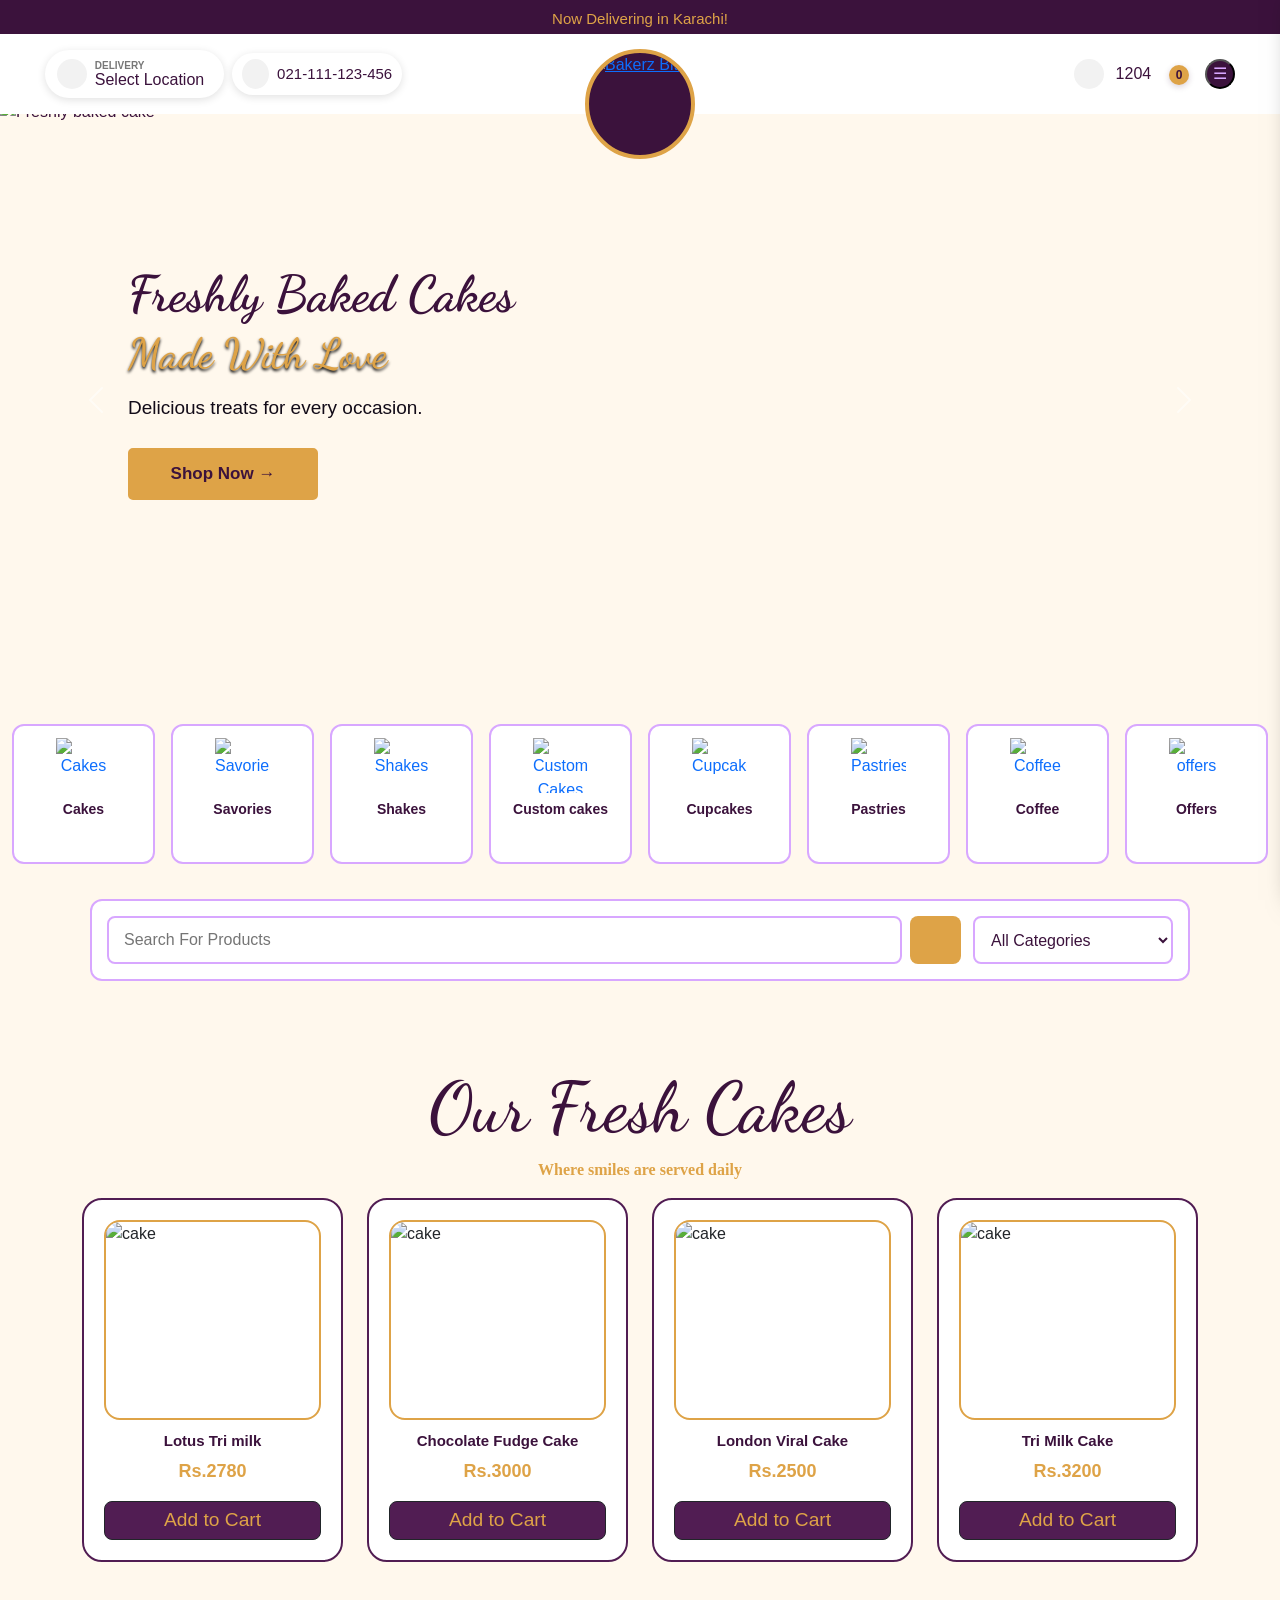
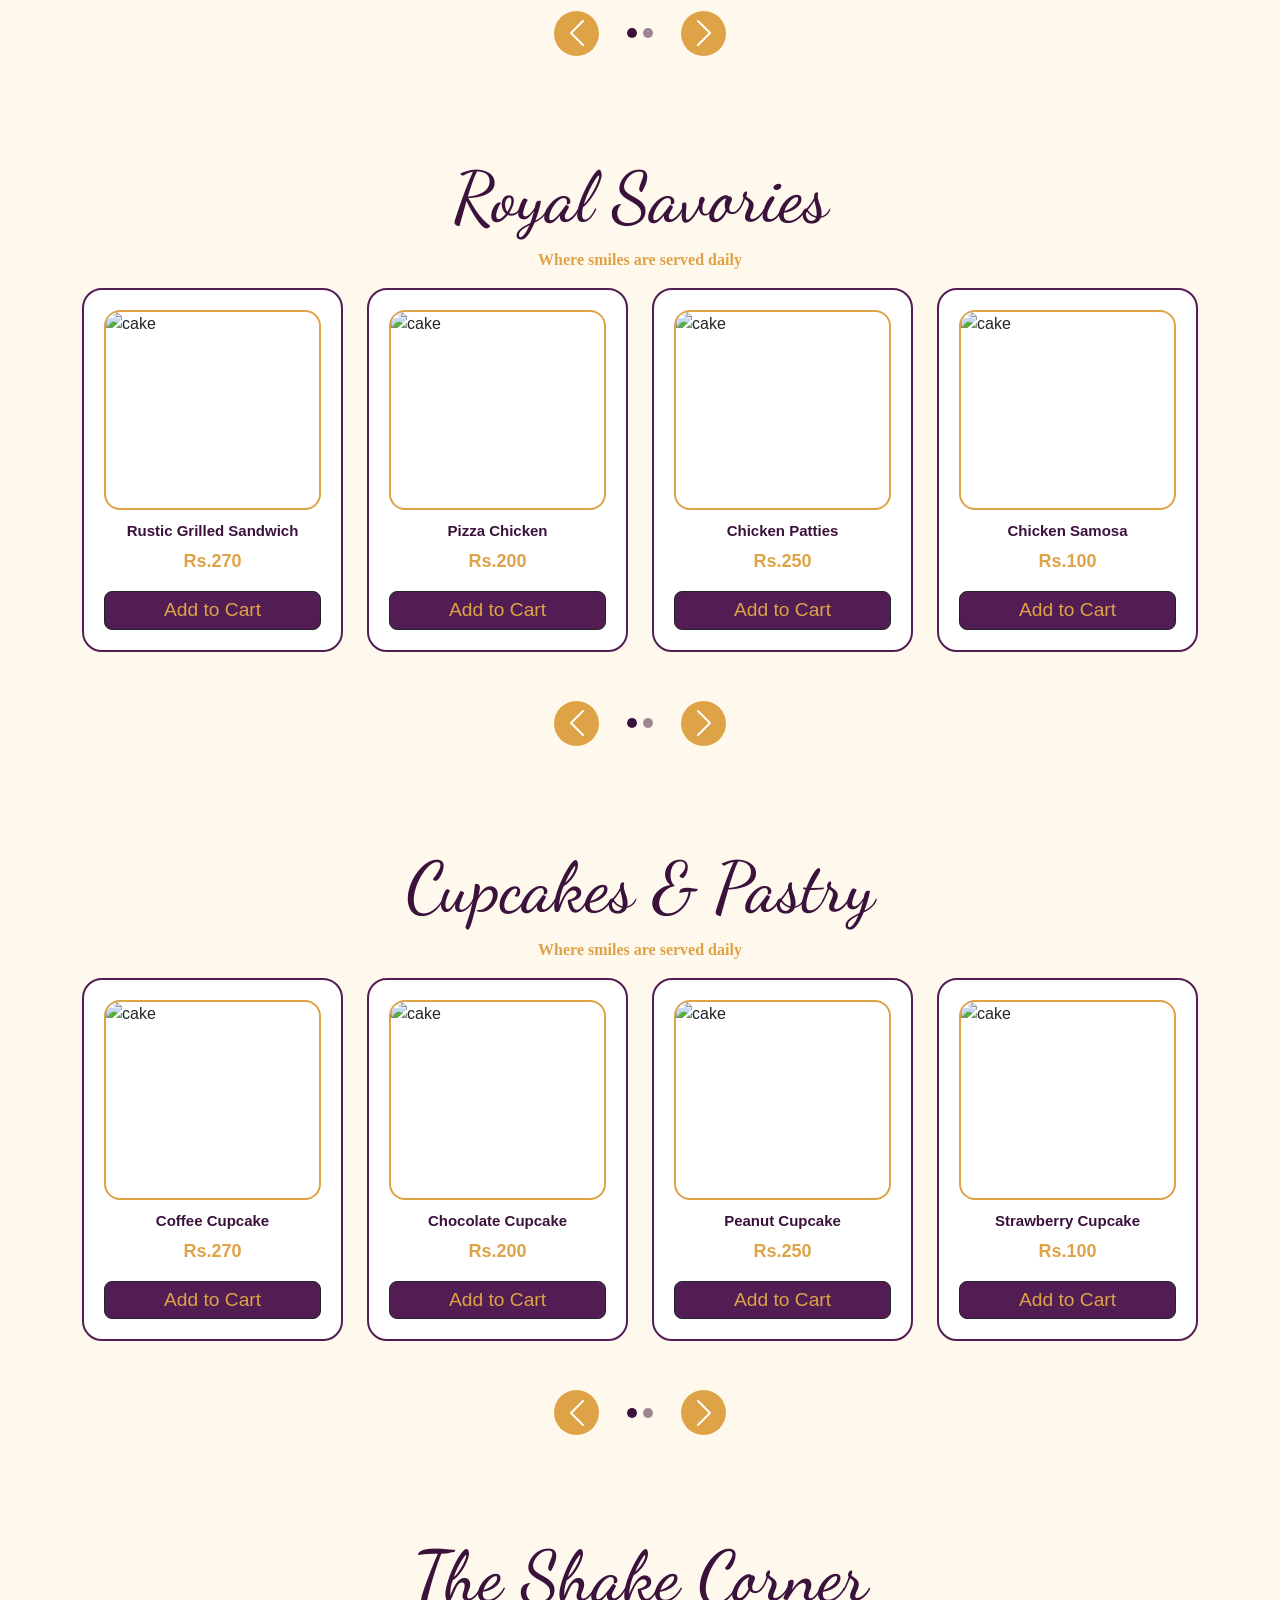
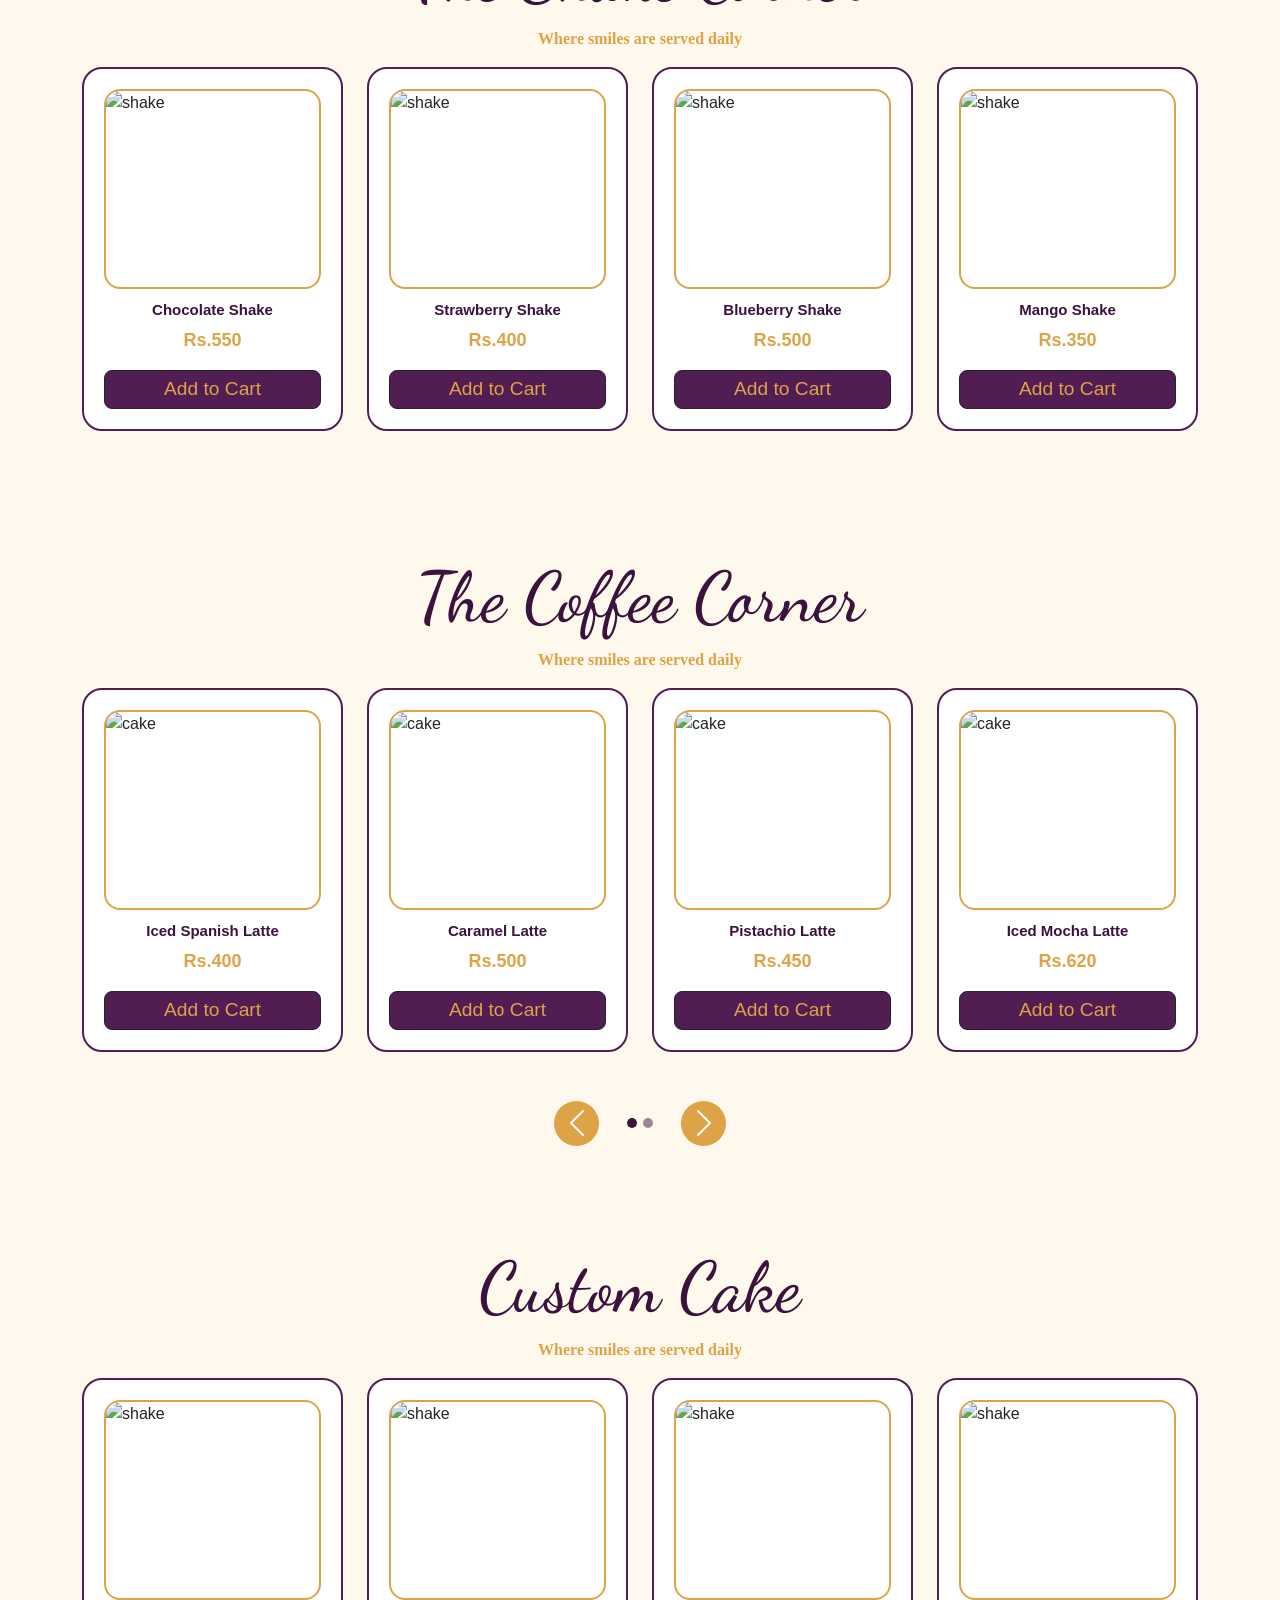
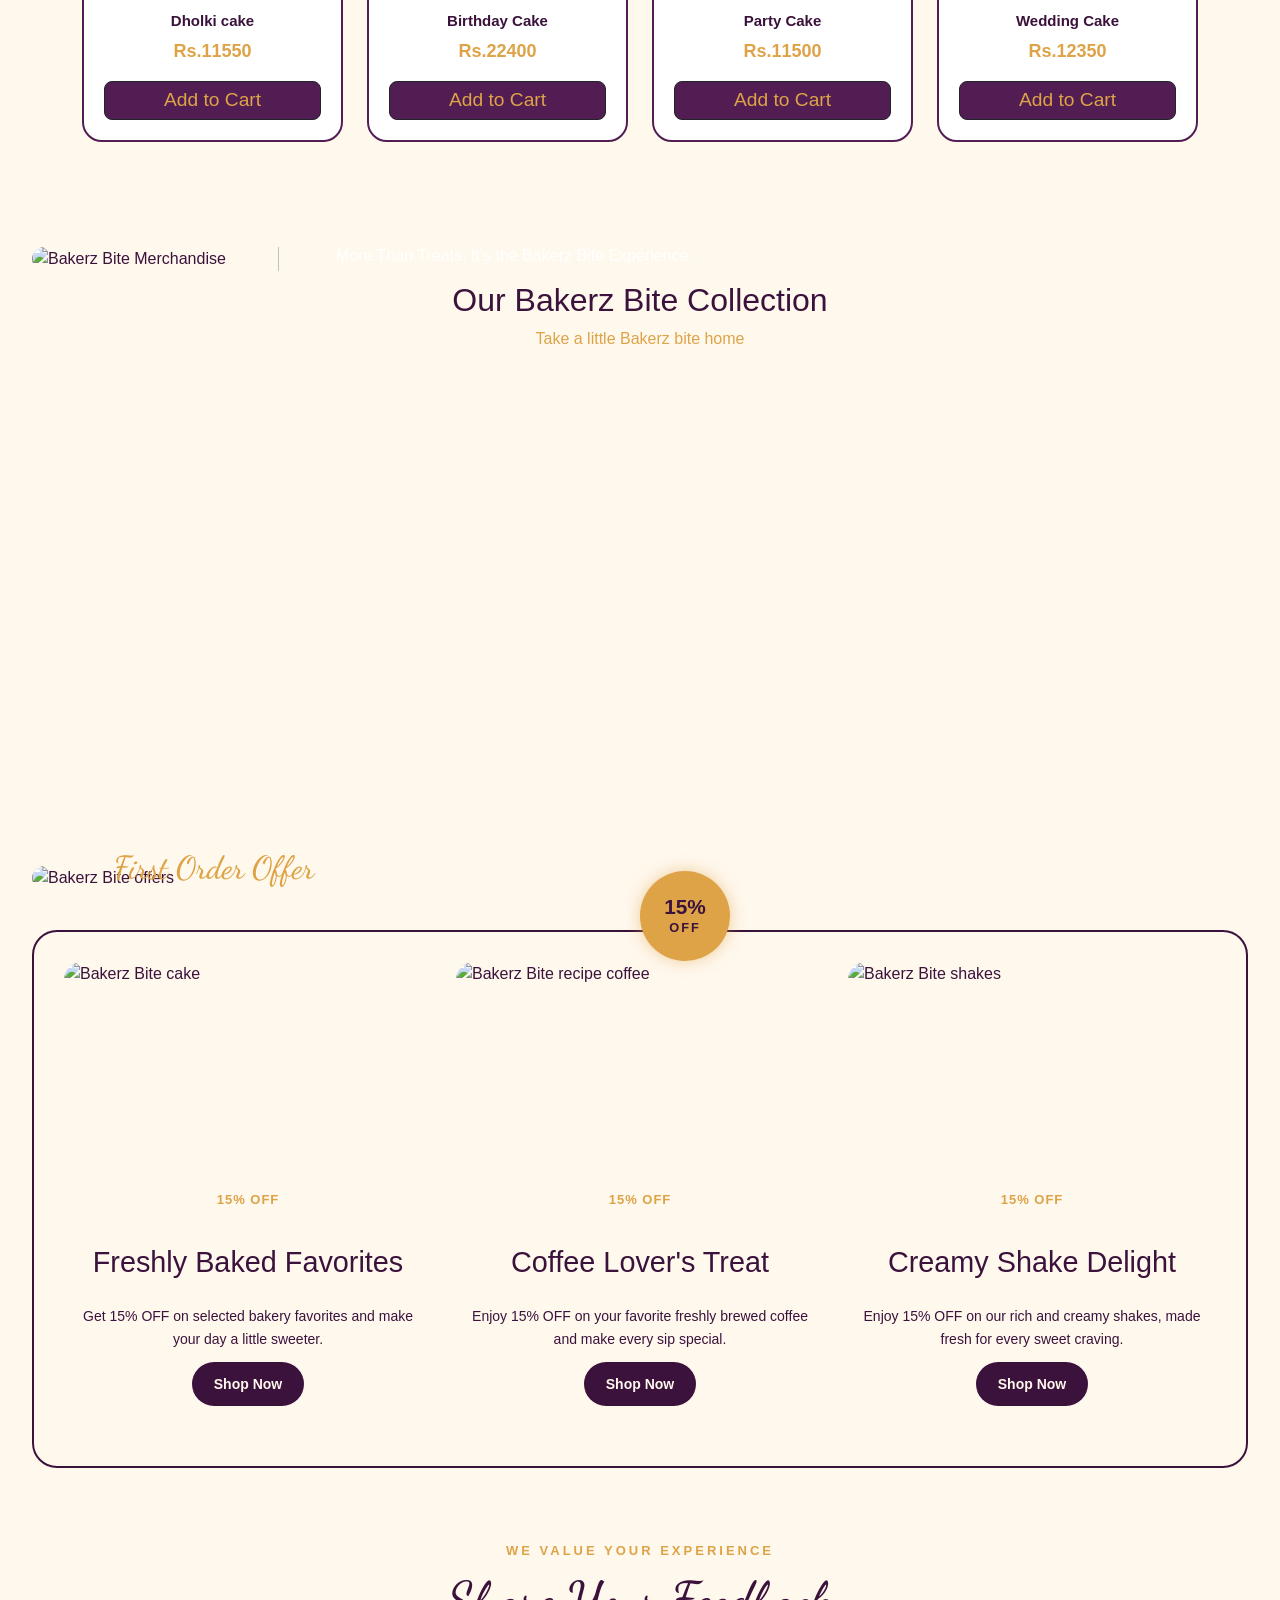
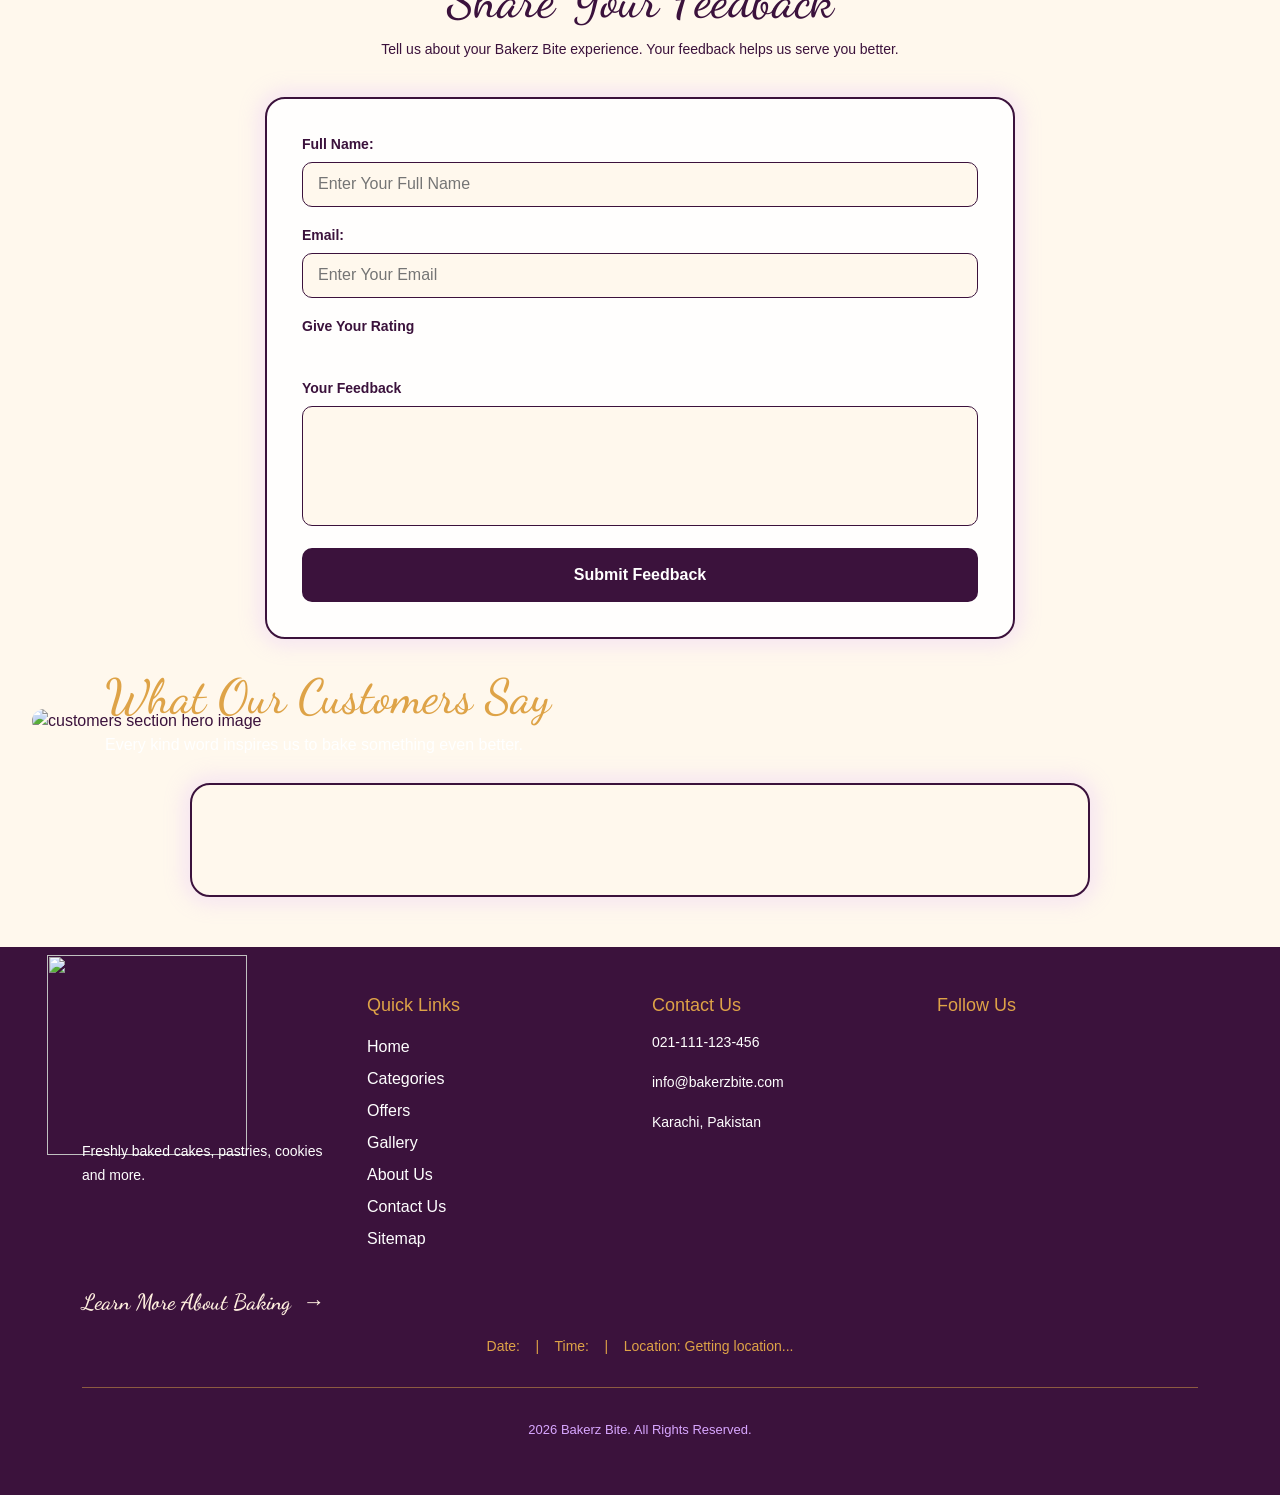
==== commit 897ef3fc: "Updated website SEO" ====
--- a/index.html
+++ b/index.html
@@ -4661,12 +4661,14 @@
 
 
       </div>
- <div id="baking link">
-        <a href="https://en.wikipedia.org/wiki/Baking" target="_blank" rel="noopener noreferrer">
-          Learn About Baking ↗
-        </a>
-      </div>
+      <!-- links -->
+      <a href="https://en.wikipedia.org/wiki/Baking" target="_blank" class="baking-link">
+        Learn More About Baking <span>→</span>
+      </a>
+
      
+      
+
 
       <div class="ticker">
         <div class="ticker-content" id="tickerContent">
@@ -4684,7 +4686,7 @@
 
 
     </div>
-    
+
   </footer>
 
   <!-- Jquery link cdn -->
--- a/style.css
+++ b/style.css
@@ -5484,3 +5484,29 @@
     color: var(--nav-bg);
     transform: translateY(-5px);
 }
+
+
+/* link  */
+.baking-link {
+    font-family: 'dancing script', serif;
+    color: var(--cream);
+    text-decoration: none;
+    font-size: 22px;
+    font-weight: 600;
+    transition: 0.3s ease;
+}
+
+.baking-link span {
+    display: inline-block;
+    margin-left: 6px;
+    transition: 0.3s ease;
+}
+
+.baking-link:hover {
+    color: var(--gold);
+    text-decoration: underline;
+}
+
+.baking-link:hover span {
+    transform: translateX(5px);
+}
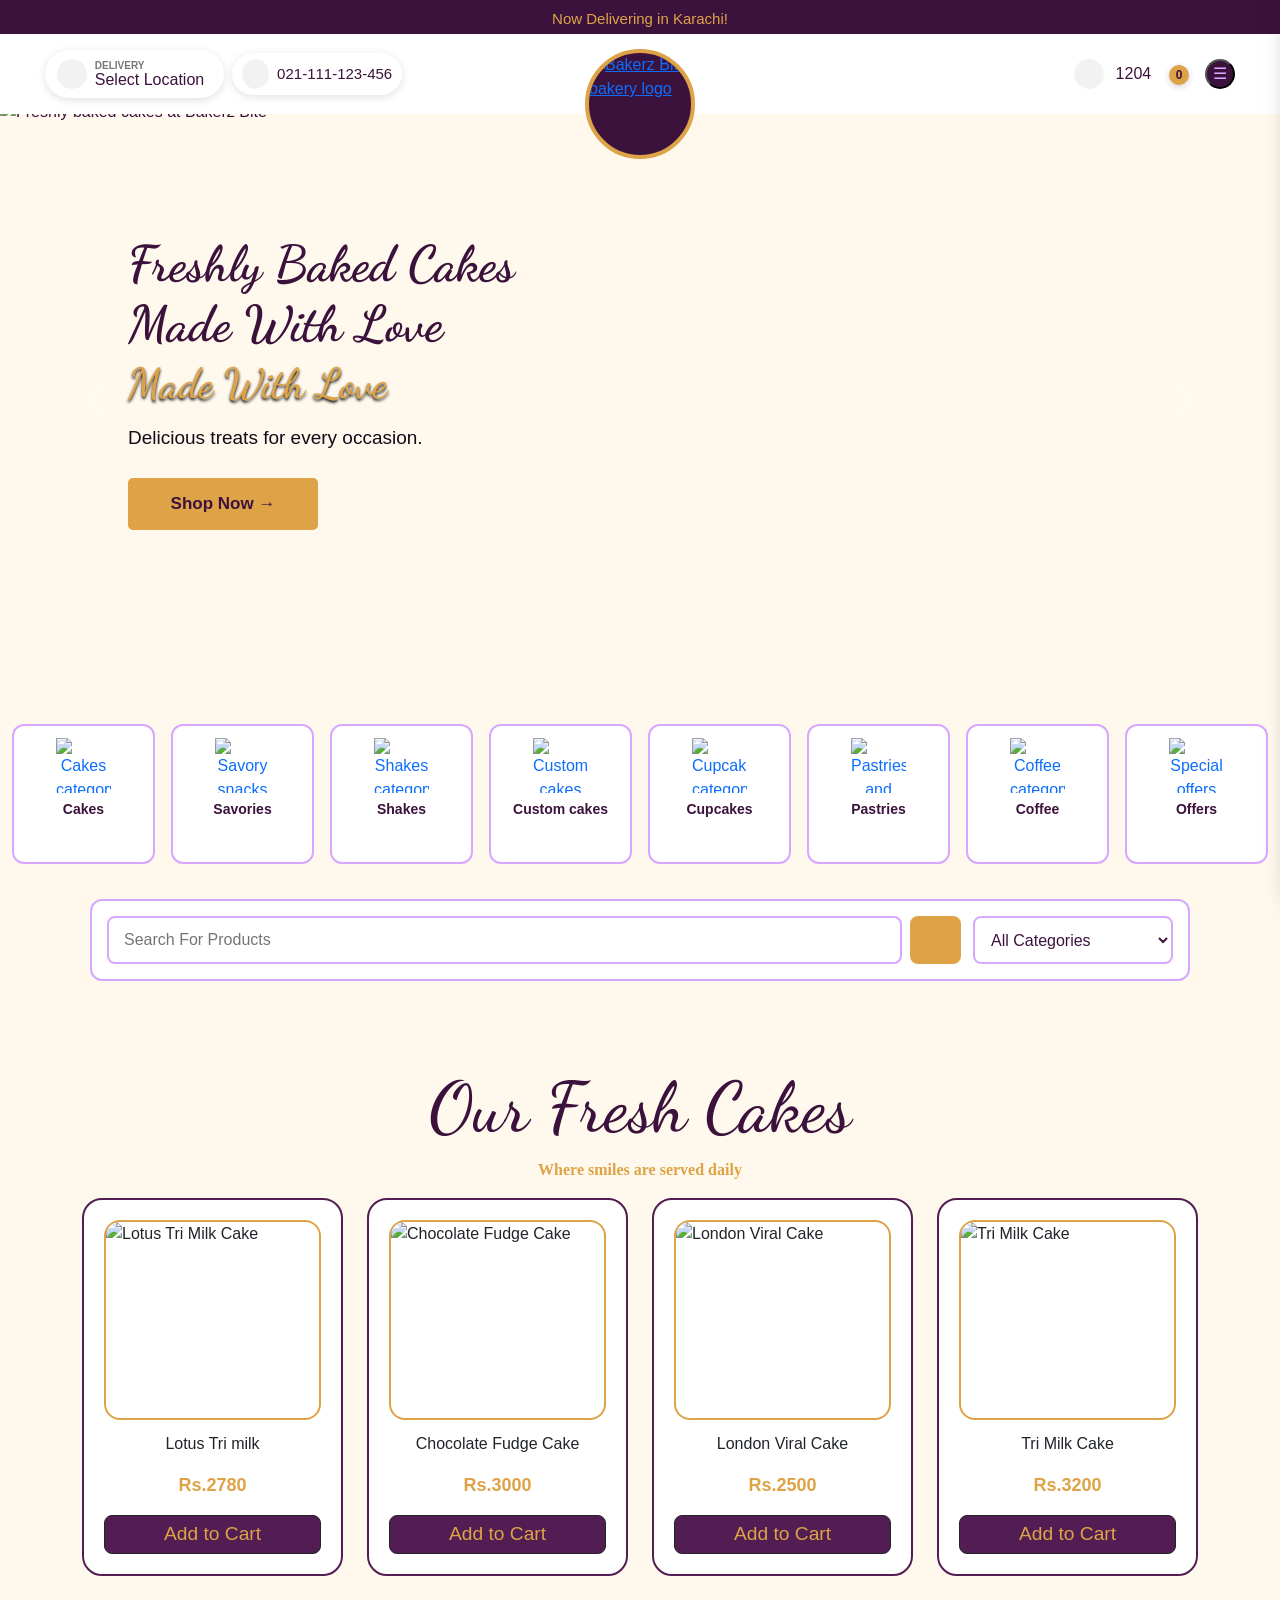
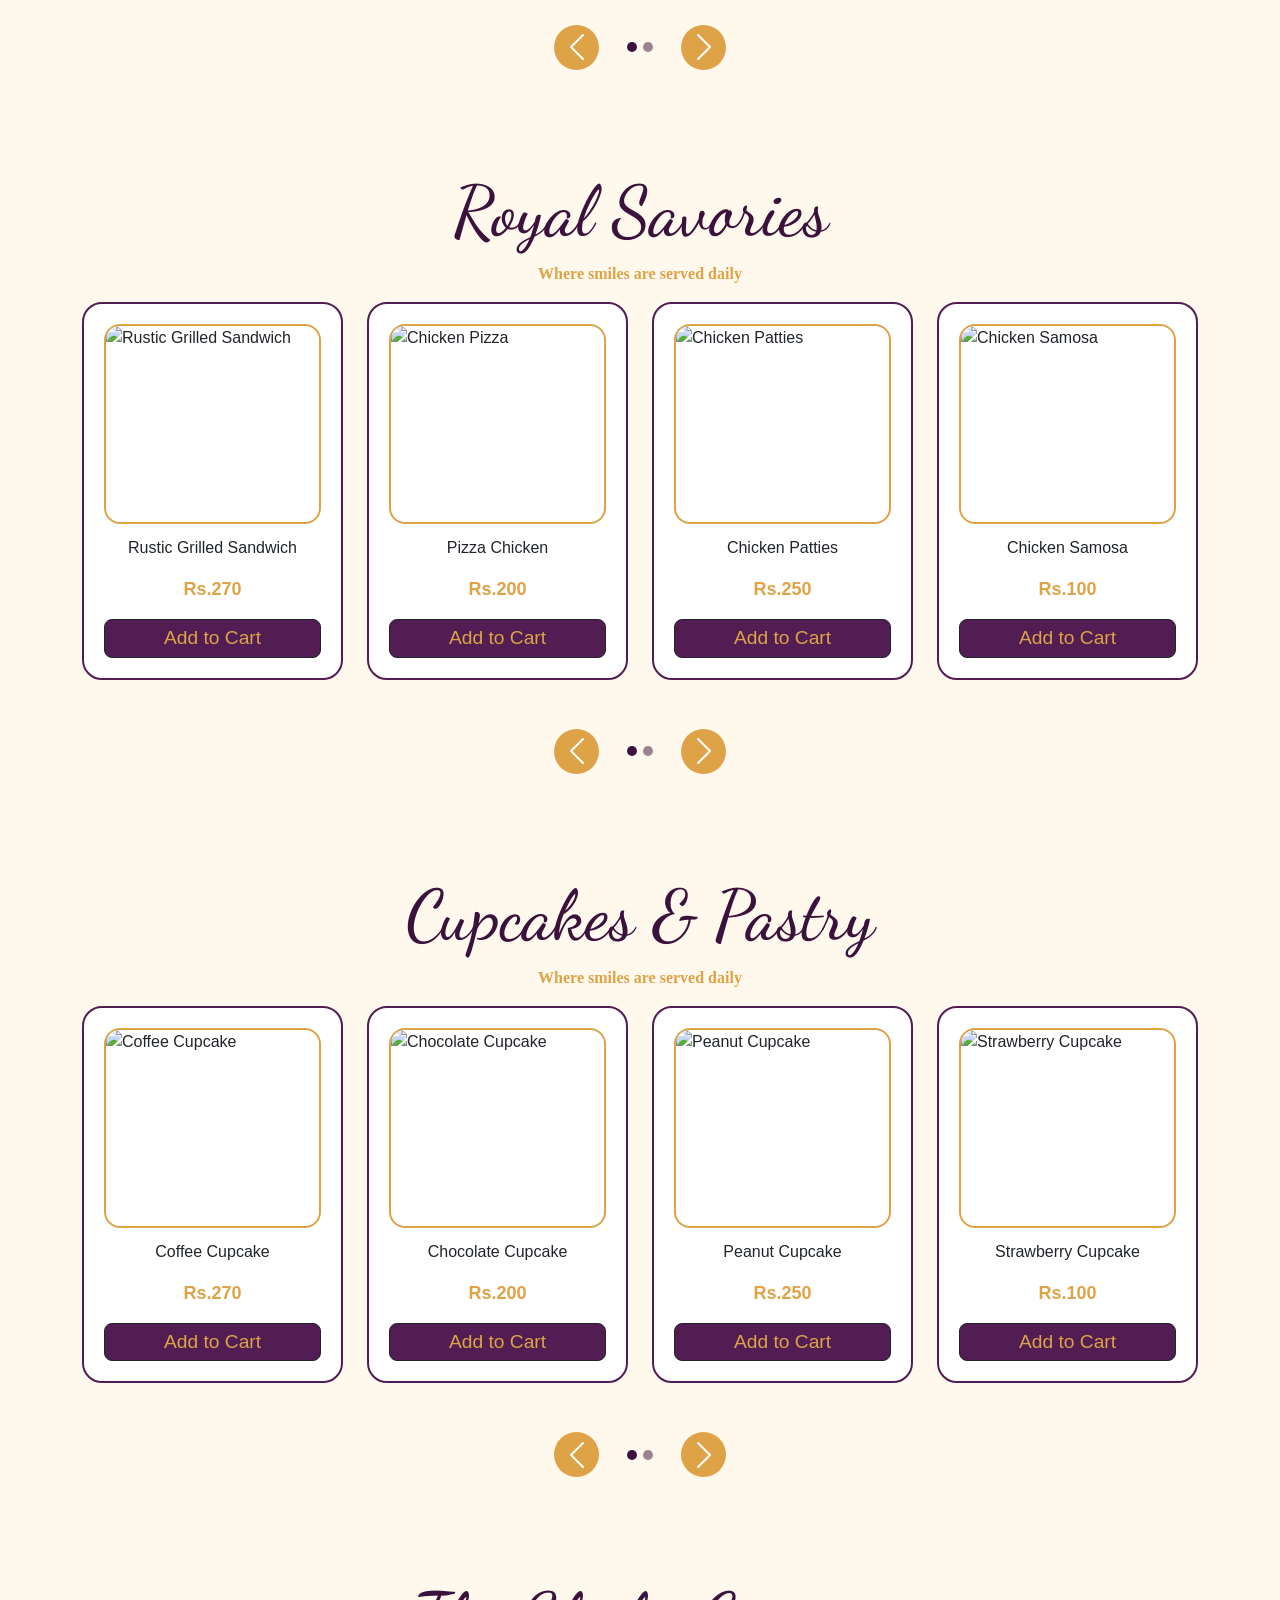
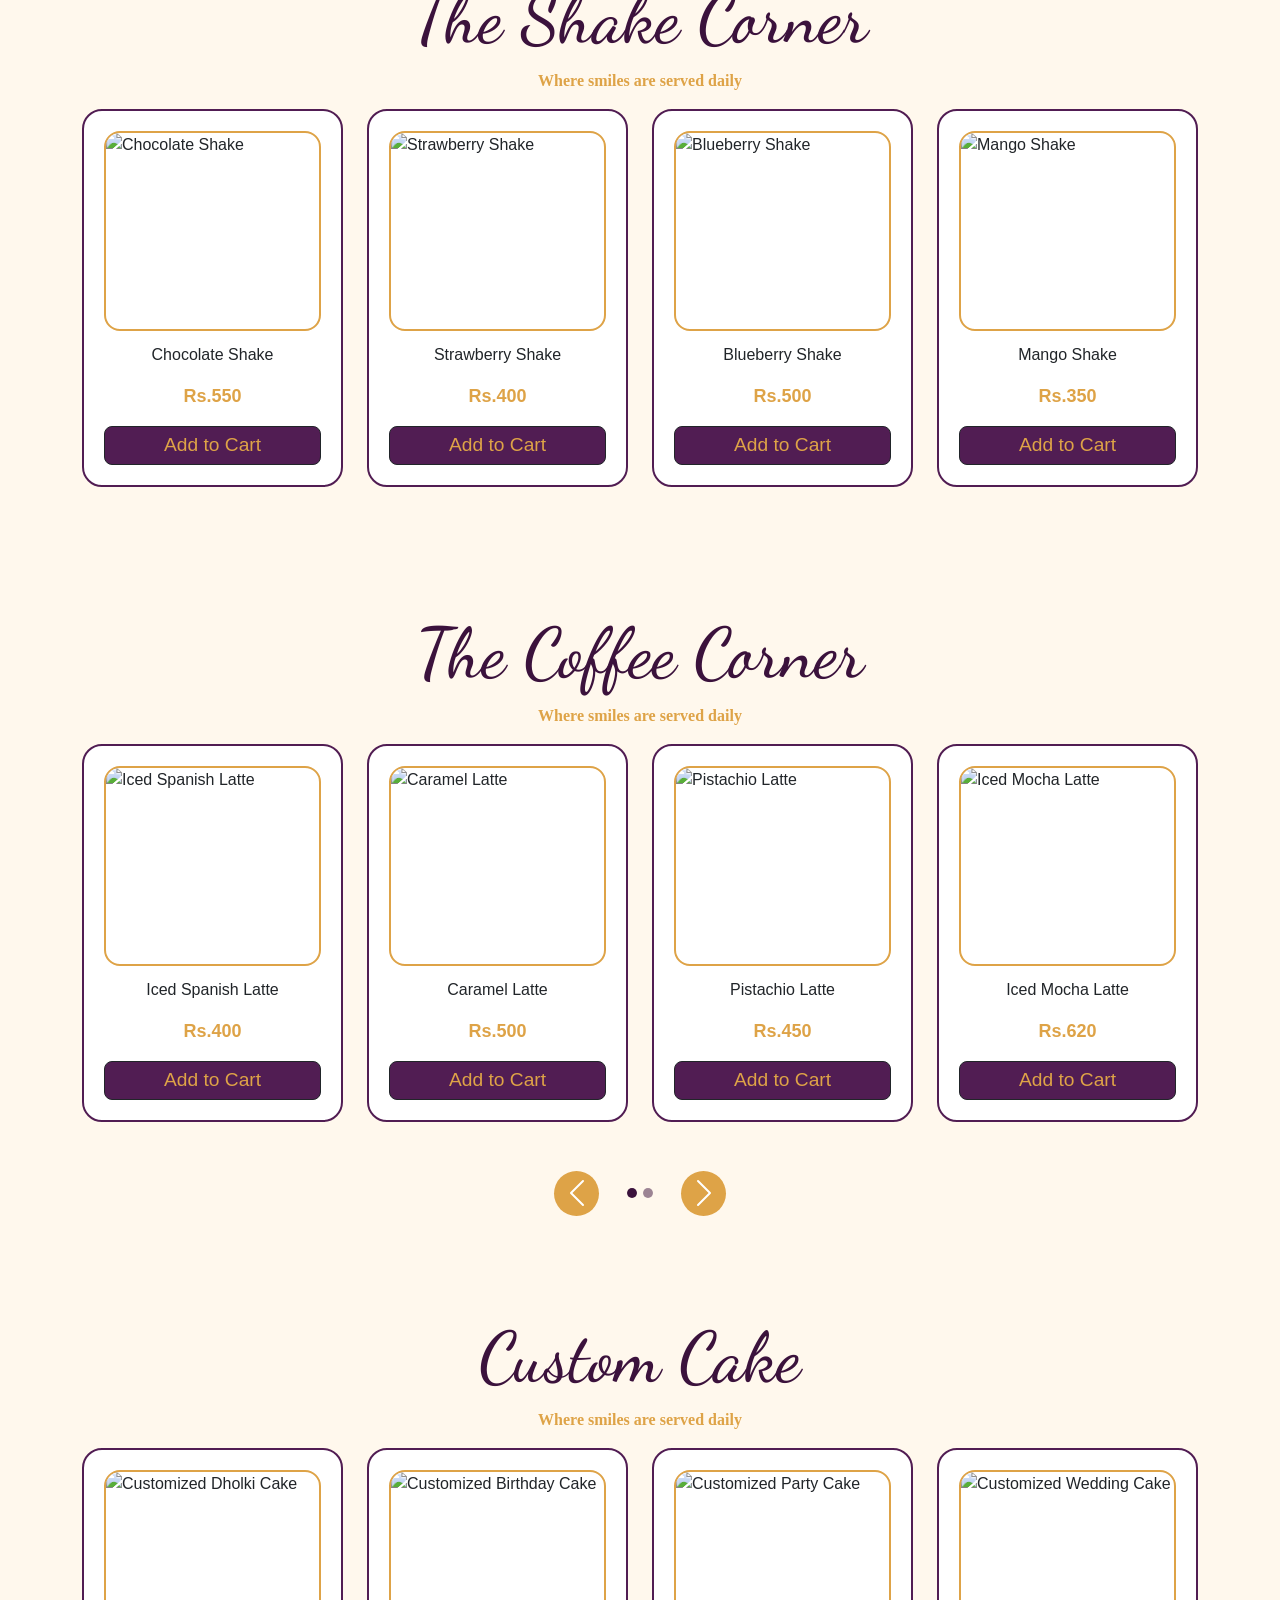
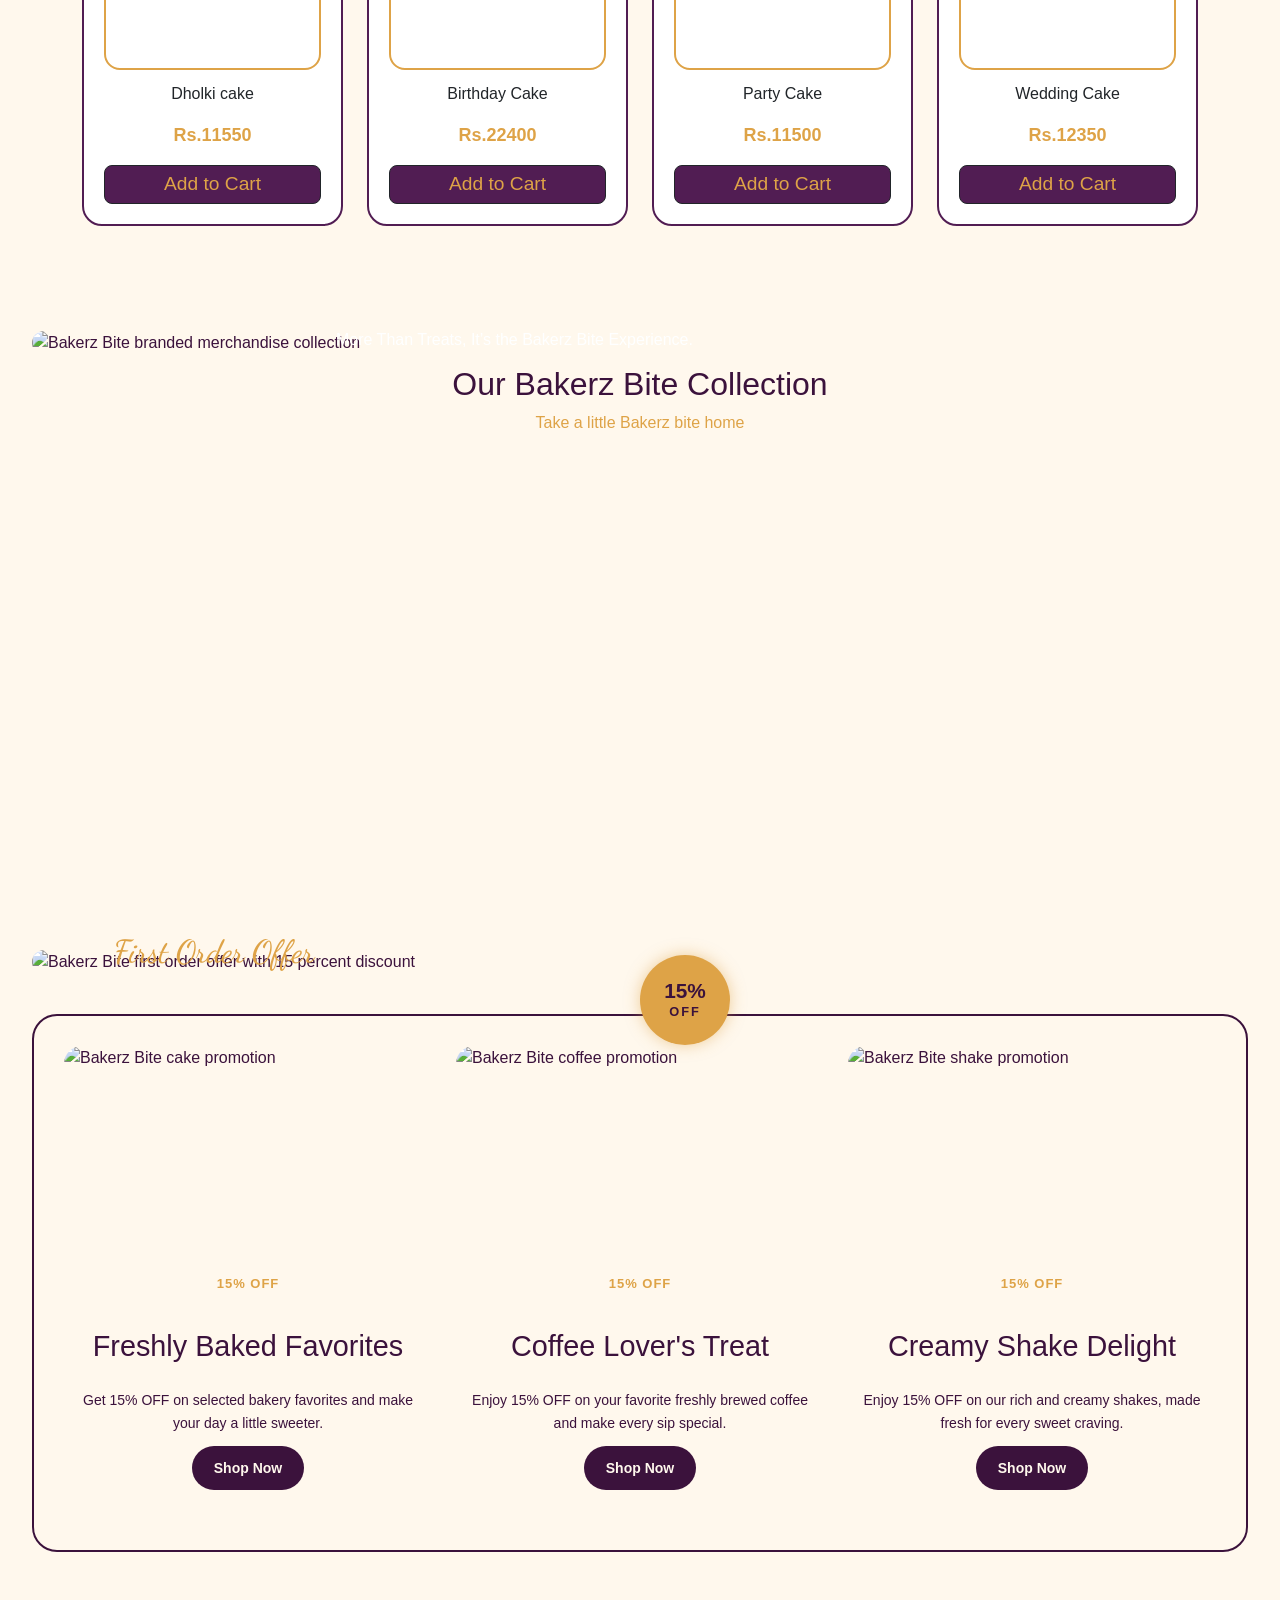
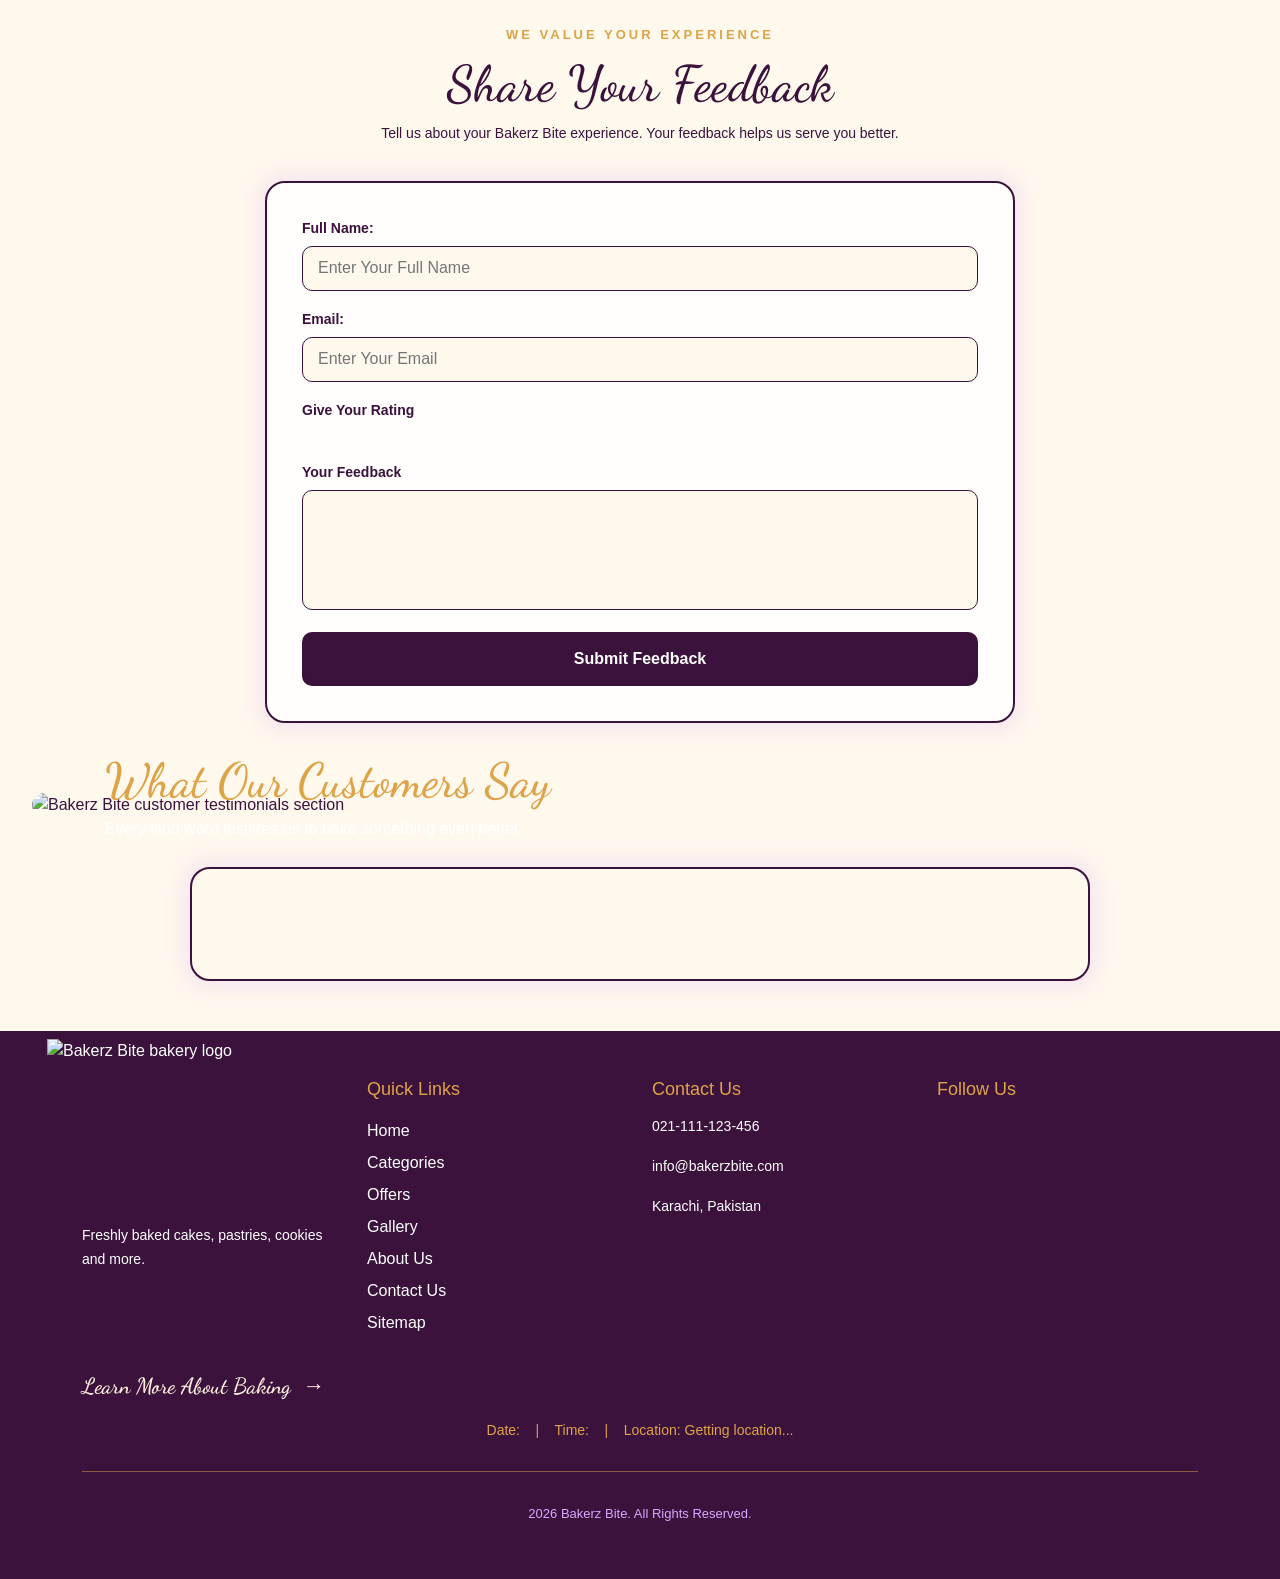
==== commit d8e63378: "Updated website SEO" ====
--- a/index.html
+++ b/index.html
@@ -1,208 +1,140 @@
 <!DOCTYPE html>
+
 <html lang="en">
 
 <head>
-  <meta charset="UTF-8">
-  <meta name="viewport" content="width=device-width, initial-scale=1.0">
-  <meta name="description"
-    content="Explore Bakerz Bite for delicious cakes, freshly baked pastries, delightful desserts and handcrafted beverages, sweetness in every bite!">
-
-  <meta name="keywords"
-    content="bakerz bite, bakery near me, cakes, coffee, premium cakes, creamy shakes, pastry, freshly baked cakes, savory and much more. ">
-
-
+  <meta charset="utf-8" />
+  <meta content="width=device-width, initial-scale=1.0" name="viewport" />
+  <meta
+    content="Explore Bakerz Bite for delicious cakes, freshly baked pastries, delightful desserts and handcrafted beverages, sweetness in every bite!"
+    name="description" />
+  <meta
+    content="bakerz bite, bakery near me, cakes, coffee, premium cakes, creamy shakes, pastry, freshly baked cakes, savory and much more. "
+    name="keywords" />
   <!-- Open Graph Social Media SEO -->
-  <meta property="og:title" content="Bakerz Bite | Freshly Baked With Love">
-
-  <meta property="og:description"
-    content="Discover delicious cakes, cupcakes, pastries, shakes and fresh bakery treats at Bakerz Bite.">
-
-  <meta property="og:type" content="website">
-
-  <meta property="og:url" content="https://mahazareen2010-spec.github.io/bakerz-bite/">
-
-  <meta property="og:image" content="https://mahazareen2010-spec.github.io/bakerz-bite/images/preview.jpg">
-
-  <meta property="og:site_name" content="Bakerz Bite">
-
-
+  <meta content="Bakerz Bite | Freshly Baked With Love" property="og:title" />
+  <meta content="Discover delicious cakes, cupcakes, pastries, shakes and fresh bakery treats at Bakerz Bite."
+    property="og:description" />
+  <meta content="website" property="og:type" />
+  <meta content="https://mahazareen2010-spec.github.io/bakerz-bite/" property="og:url" />
+  <meta content="https://mahazareen2010-spec.github.io/bakerz-bite/images/preview.jpg" property="og:image" />
+  <meta content="Bakerz Bite" property="og:site_name" />
   <title> Bakerz Bite | Freshly Baked Happiness</title>
-  <link rel="canonical" href="https://mahazareen2010-spec.github.io/bakerz-bite/">
-
+  <link href="https://mahazareen2010-spec.github.io/bakerz-bite/" rel="canonical" />
   <!-- Favicon -->
-  <link rel="shortcut icon" href="MATERIAL/logo with bg.png" type="image/x-icon">
-
+  <link href="MATERIAL/logo with bg.png" rel="shortcut icon" type="image/x-icon" />
   <!-- Bs Cdn Css V 5.3 -->
-  <link href="https://cdn.jsdelivr.net/npm/bootstrap@5.3.8/dist/css/bootstrap.min.css" rel="stylesheet"
-    integrity="sha384-sRIl4kxILFvY47J16cr9ZwB07vP4J8+LH7qKQnuqkuIAvNWLzeN8tE5YBujZqJLB" crossorigin="anonymous">
-
-
-
+  <link crossorigin="anonymous" href="https://cdn.jsdelivr.net/npm/bootstrap@5.3.8/dist/css/bootstrap.min.css"
+    integrity="sha384-sRIl4kxILFvY47J16cr9ZwB07vP4J8+LH7qKQnuqkuIAvNWLzeN8tE5YBujZqJLB" rel="stylesheet" />
   <!-- dancing script  -->
-  <link rel="preconnect" href="https://fonts.googleapis.com">
-  <link rel="preconnect" href="https://fonts.gstatic.com" crossorigin>
+  <link href="https://fonts.googleapis.com" rel="preconnect" />
+  <link crossorigin="" href="https://fonts.gstatic.com" rel="preconnect" />
   <link
-    href="https://fonts.googleapis.com/css2?family=Dancing+Script:wght@400..700&family=Great+Vibes&family=Playfair+Display:ital,wght@0,400..900;1,400..900&family=Poppins:ital,wght@0,100;0,200;0,300;0,400;0,500;0,600;0,700;0,800;0,900;1,100;1,200;1,300;1,400;1,500;1,600;1,700;1,800;1,900&display=swap"
-    rel="stylesheet">
-
-
-
+    href="https://fonts.googleapis.com/css2?family=Dancing+Script:wght@400..700&amp;family=Great+Vibes&amp;family=Playfair+Display:ital,wght@0,400..900;1,400..900&amp;family=Poppins:ital,wght@0,100;0,200;0,300;0,400;0,500;0,600;0,700;0,800;0,900;1,100;1,200;1,300;1,400;1,500;1,600;1,700;1,800;1,900&amp;display=swap"
+    rel="stylesheet" />
   <!-- AOS CDN CSS LINK  -->
-  <link href="https://unpkg.com/aos@2.3.1/dist/aos.css" rel="stylesheet">
-
+  <link href="https://unpkg.com/aos@2.3.1/dist/aos.css" rel="stylesheet" />
   <!-- lightbox2 css cdn  -->
-  <link rel="stylesheet" href="https://cdnjs.cloudflare.com/ajax/libs/lightbox2/2.12.0/css/lightbox.min.css"
+  <link crossorigin="anonymous" href="https://cdnjs.cloudflare.com/ajax/libs/lightbox2/2.12.0/css/lightbox.min.css"
     integrity="sha512-syoVEtpqX1CXqIWO4cTmlEfUKIqzne0NisLTmR4xGZNxNCjge36r1N9hJPCHVd1vPYAlAWHWFDFenTpn8ju2BA=="
-    crossorigin="anonymous" referrerpolicy="no-referrer">
-
+    referrerpolicy="no-referrer" rel="stylesheet" />
   <!-- fontawesome cdn  -->
-  <link rel="stylesheet" href="https://cdnjs.cloudflare.com/ajax/libs/font-awesome/7.3.0/css/all.min.css"
+  <link crossorigin="anonymous" href="https://cdnjs.cloudflare.com/ajax/libs/font-awesome/7.3.0/css/all.min.css"
     integrity="sha512-ApSLB1Pd3/bZN8fWB/RG9YhN/7bd9Hkf3AGaE2mPfebjrxagjuBtx2GcgdqIlJkUzwylBo61r9Xa9NmgBI0swA=="
-    crossorigin="anonymous" referrerpolicy="no-referrer" />
-
-
+    referrerpolicy="no-referrer" rel="stylesheet">
   <!-- css link  -->
-  <link rel="stylesheet" href="style.css">
-
-
-
+  <link href="style.css" rel="stylesheet" />
+  </link>
 </head>
 
 <body>
-
-
   <header>
     <!-- Top Bar -->
     <div class="top-bar">
       <p>Now Delivering in Karachi!</p>
-
-
     </div>
     <!-- Navbar -->
     <nav class="navitem">
       <div class="nav-left">
         <!--  LOCATION  -->
-
         <div class="location" onclick="openLocationPopup()">
-
           <div class="location-icon">
             <i class="fa-solid fa-location-dot"></i>
           </div>
-
           <div class="location-content">
             <span class="location-title">DELIVERY</span>
             <span id="display">Select Location</span>
           </div>
-
           <div class="location-arrow">
             <i class="fa-solid fa-chevron-right"></i>
           </div>
-
-        </div>
-
-
+        </div>
         <!--  LOCATION POPUP -->
-
         <div class="location-popup" id="locationPopup">
-
           <div class="location-modal">
-
             <!-- Close Button -->
             <button class="close-location" onclick="closeLocationPopup()">
-              &times;
+              ×
             </button>
-
-
             <!-- Logo -->
             <div class="popup-logo-box">
-              <img src="MATERIAL/logo with bg.png" alt="Bakerz Bite">
-            </div>
-
-
+              <img alt="Bakerz Bite bakery logo" src="MATERIAL/logo with bg.png" />
+            </div>
             <!-- Heading -->
             <h2>Select Your Order Type</h2>
-
-
             <!-- Delivery / Pick-Up -->
             <div class="order-type">
-
               <button class="order-btn active" id="deliveryBtn">
                 Delivery
               </button>
-
               <button class="order-btn" id="pickupBtn">
                 Pick-Up
               </button>
-
-            </div>
-
-
+            </div>
             <!-- Location Text -->
             <p class="location-question">
               Please select your location
             </p>
-
-
             <!-- City -->
             <label for="citySelect">
               City
             </label>
-
-            <input type="text" value="Karachi" disabled class="popup-select">
-
-
-
+            <input class="popup-select" disabled="" type="text" value="Karachi" />
             <!-- Area -->
             <label for="areaSelect">
               Please select your area
             </label>
-
-            <select id="areaSelect" class="popup-select">
-
+            <select class="popup-select" id="areaSelect">
               <option value="">
                 Select Location
               </option>
-
             </select>
-
-
             <!-- Select Button -->
             <button class="select-location-btn" onclick="confirmLocation()">
               Select
             </button>
-
-          </div>
-
-        </div>
-
+          </div>
+        </div>
         <!-- Call & Order -->
         <div class="call text">
           <div class="call-icon"> <i class="fa-solid fa-phone"></i> </div>021-111-123-456
         </div>
       </div>
-
       <!-- Logo -->
-      <a href="" class="navlogo"><img src="MATERIAL/Logo.png" alt="Bakerz Bite"></a>
+      <a class="navlogo" href=""><img alt="Bakerz Bite bakery logo" src="MATERIAL/Logo.png" /></a>
       <!-- Visitor Counter -->
       <div class="nav-right">
-        <div class="visitor "> <i class="fa-regular fa-user vc"></i><span id="counter">1204</span> </div>
-
+        <div class="visitor"> <i class="fa-regular fa-user vc"></i><span id="counter">1204</span> </div>
         <!-- Cart -->
         <div class="cart"><i class="fa-solid fa-cart-shopping"></i>
           <span id="cart-count">0</span>
         </div>
-
         <!-- Menu Button -->
         <button class="menu-btn" id="menuBtn" onclick="toggleMenu()">☰</button>
       </div>
-
-
       <div class="nav-menu" id="navMenu">
-
         <!-- Close Button -->
         <button class="close-btn" onclick="toggleMenu()">×</button>
-
-
         <a href="#home">Home</a>
         <a href="#merchandise">Merchandise</a>
         <a href="#offers">Offers</a>
@@ -213,782 +145,640 @@
         <a href="sitemap.html">Sitemap</a>
       </div>
     </nav>
-
-
     <!-- Main Content -->
     <main id="home">
-
       <!--Caraosel  -->
-      <div id="heroCarousel" class="carousel slide hero-wrapper" data-bs-ride="carousel" data-bs-interval="4000">
-
-
+      <div class="carousel slide hero-wrapper" data-bs-interval="4000" data-bs-ride="carousel" id="heroCarousel">
         <!-- Carousel Images -->
         <div class="carousel-inner">
-
           <!-- Slide 1 -->
           <div class="carousel-item active">
-
-            <img src="MATERIAL/hero.png" class="d-block w-100" alt="Freshly baked cake">
-
+            <img alt="Freshly baked cakes at Bakerz Bite" class="d-block w-100" src="MATERIAL/hero.png" />
             <div class="carousel-caption hero-text">
-
-              <h1>Freshly Baked Cakes</h1>
-
+              <h1>Freshly Baked Cakes Made With Love</h1>
               <h2>Made With Love</h2>
-
               <p>Delicious treats for every occasion.</p>
-
               <a href="#cake" style="text-decoration: none;">
                 <button class="hero-shop-btn">
                   Shop Now →
                 </button>
               </a>
-
-            </div>
-
-          </div>
-
-
+            </div>
+          </div>
           <!-- Slide 2 -->
           <div class="carousel-item">
-
-            <img src="MATERIAL/hero 2.png" class="d-block w-100" alt="Fresh bakery products">
-
+            <img alt="Fresh bakery treats at Bakerz Bite" class="d-block w-100" src="MATERIAL/hero 2.png" />
             <div class="carousel-caption hero-text">
-
               <h2 class="hero-title">Sweet Moments</h2>
-
               <h2>Made Fresh Daily</h2>
-
               <p>Delicious treats baked just for you.</p>
-
               <a href="#cake" style="text-decoration: none;">
                 <button class="hero-shop-btn">
                   Shop Now →
                 </button>
               </a>
-
-            </div>
-
-          </div>
-
-
+            </div>
+          </div>
           <!-- Slide 3 -->
           <div class="carousel-item">
-
-            <img src="MATERIAL/hero 3.png" class="d-block w-100" alt="Bakery special">
-
+            <img alt="Bakerz Bite bakery special selection" class="d-block w-100" src="MATERIAL/hero 3.png" />
             <div class="carousel-caption hero-text">
-
               <h2 class="hero-title">Delicious Treats</h2>
-
               <h2>For Every Occasion</h2>
-
               <p>Freshly prepared with love and care.</p>
-
               <a href="#cake" style="text-decoration: none;">
                 <button class="hero-shop-btn">
                   Shop Now →
                 </button>
               </a>
-
-            </div>
-
-          </div>
-
-
+            </div>
+          </div>
           <!-- Slide 4 -->
           <div class="carousel-item">
-
-            <img src="MATERIAL/hero 4.png" class="d-block w-100" alt="Bakery collection">
-
+            <img alt="Assortment of freshly baked bakery products" class="d-block w-100" src="MATERIAL/hero 4.png" />
             <div class="carousel-caption hero-text">
-
               <h2 class="hero-title">Our Special Collection</h2>
-
               <h2>Taste The Difference</h2>
-
               <p>Discover your favorite bakery delights.</p>
-
               <a href="#cake" style="text-decoration: none;">
                 <button class="hero-shop-btn">
                   Shop Now →
                 </button>
               </a>
             </div>
-
-          </div>
-
-        </div>
-
-
+          </div>
+        </div>
         <!-- Previous Button -->
-        <button class="carousel-control-prev" type="button" data-bs-target="#heroCarousel" data-bs-slide="prev">
-
-          <span class="carousel-control-prev-icon" aria-hidden="true">
+        <button class="carousel-control-prev" data-bs-slide="prev" data-bs-target="#heroCarousel" type="button">
+          <span aria-hidden="true" class="carousel-control-prev-icon">
           </span>
-
           <span class="visually-hidden">
             Previous
           </span>
-
         </button>
-
-
         <!-- Next Button -->
-        <button class="carousel-control-next" type="button" data-bs-target="#heroCarousel" data-bs-slide="next">
-
-          <span class="carousel-control-next-icon" aria-hidden="true">
+        <button class="carousel-control-next" data-bs-slide="next" data-bs-target="#heroCarousel" type="button">
+          <span aria-hidden="true" class="carousel-control-next-icon">
           </span>
-
           <span class="visually-hidden">
             Next
           </span>
-
         </button>
-
-      </div>
-
-
+      </div>
       <!-- Categories -->
       <div class="container-fluid my-4">
         <div class="row text-center g-3">
-
           <div class="col">
             <div class="category">
               <a href="#cake">
-                <img src="MATERIAL/cake icon.png" alt="Cakes">
-
+                <img alt="Cakes category icon" src="MATERIAL/cake icon.png" />
                 <p>Cakes</p>
               </a>
             </div>
           </div>
-
           <div class="col">
             <div class="category">
               <a href="#savory">
-                <img src="MATERIAL/savories icon.png" alt="Savories">
-
+                <img alt="Savory snacks category icon" src="MATERIAL/savories icon.png" />
                 <p>Savories</p>
               </a>
             </div>
           </div>
-
           <div class="col">
             <div class="category">
               <a href="#shake">
-                <img src="MATERIAL/shake icon (2).png" alt="Shakes">
-
+                <img alt="Shakes category icon" src="MATERIAL/shake icon (2).png" />
                 <p>Shakes</p>
               </a>
             </div>
           </div>
-
           <div class="col">
             <div class="category">
               <a href="#customized">
-                <img src="MATERIAL/customize cake icon.png" alt="Custom Cakes">
-
+                <img alt="Custom cakes category icon" src="MATERIAL/customize cake icon.png" />
                 <p>Custom cakes</p>
               </a>
             </div>
           </div>
-
           <div class="col">
             <div class="category">
               <a href="#brownies">
-                <img src="MATERIAL/cupcake icon.png" alt="Cupcakes">
-
+                <img alt="Cupcakes category icon" src="MATERIAL/cupcake icon.png" />
                 <p>Cupcakes</p>
               </a>
             </div>
           </div>
-
           <div class="col">
             <div class="category">
               <a href="#brownies">
-                <img src="MATERIAL/brownie icon.png" alt="Pastries">
-
+                <img alt="Pastries and brownies category icon" src="MATERIAL/brownie icon.png" />
                 <p>Pastries</p>
               </a>
             </div>
           </div>
-
           <div class="col">
             <div class="category">
               <a href="#coffee">
-                <img src="MATERIAL/coffee icon.png" alt="Coffee">
-
+                <img alt="Coffee category icon" src="MATERIAL/coffee icon.png" />
                 <p>Coffee</p>
               </a>
             </div>
           </div>
-
           <div class="col">
             <div class="category">
               <a href="#offers">
-                <img src="MATERIAL/offer icon.png" alt="offers">
-
+                <img alt="Special offers category icon" src="MATERIAL/offer icon.png" />
                 <p>Offers</p>
               </a>
             </div>
           </div>
-
-        </div>
-      </div>
-
+        </div>
+      </div>
       <!-- Search & Filters -->
       <div class="search-filter">
-
         <!-- Search -->
-        <form id="searchForm" class="search-box">
-          <input id="searchInput" type="search" placeholder="Search For Products">
+        <form class="search-box" id="searchForm">
+          <input id="searchInput" placeholder="Search For Products" type="search" />
           <button type="submit"><i class="fa-solid fa-magnifying-glass"></i></button>
         </form>
-
         <!-- Category -->
-
         <select class="filter-box" id="categoryFilter">
           <option value="all">All Categories</option>
           <option value="cakes">Cakes</option>
           <option value="savories">Savories</option>
-          <option value="cupcakes">Cupcakes & Pastries</option>
+          <option value="cupcakes">Cupcakes &amp; Pastries</option>
           <option value="shakes">Shakes</option>
           <option value="coffee">Coffee</option>
           <option value="custom cakes">Custom Cakes</option>
           <option value="merchandise">Merchandise</option>
         </select>
-
-
-      </div>
-
+      </div>
     </main>
-
   </header>
-
-
   <!-- cake cards  -->
   <section class="bakery-section" id="cake">
     <!-- bs carousel -->
-    <div id="bakerySlider" class="carousel slide container" data-bs-ride="false">
+    <div class="carousel slide container" data-bs-ride="false" id="bakerySlider">
       <div class="text-center our-bakery">
         <h2 data-aos="fade-right">Our Fresh Cakes</h2>
         <p>Where smiles are served daily</p>
       </div>
-
       <!-- carousel-inner  -->
-      <div class="carousel-inner ">
+      <div class="carousel-inner">
         <!-- slide1  -->
         <div class="carousel-item active">
           <div class="row g-4 border-item">
             <!-- product1 -->
-            <div class="col-12 col-sm-6 col-lg-3 ">
-              <div class="card bakery-card ">
-                <img src="MATERIAL/cake1.jpg" alt="cake">
-                <div class="card-body text-center">
-                  <h6> Lotus Tri milk</h6>
+            <div class="col-12 col-sm-6 col-lg-3">
+              <div class="card bakery-card">
+                <img alt="Lotus Tri Milk Cake" src="MATERIAL/cake1.jpg" />
+                <div class="card-body text-center">
+                  <p class="product-name"> Lotus Tri milk</p>
                   <p class="price">Rs.2780</p>
-                  <button class="btn btn-dark w-100 btn-sm" data-bs-toggle="modal" data-bs-target="#c1">Add to Cart
-                  </button>
-                </div>
-              </div>
-            </div>
-
+                  <button class="btn btn-dark w-100 btn-sm" data-bs-target="#c1" data-bs-toggle="modal">Add to Cart
+                  </button>
+                </div>
+              </div>
+            </div>
             <!-- product2 -->
-            <div class="col-12 col-sm-6 col-lg-3 ">
-              <div class="card bakery-card">
-                <img src="MATERIAL/cake2.jpg" alt="cake">
-                <div class="card-body text-center">
-                  <h6> Chocolate Fudge Cake</h6>
+            <div class="col-12 col-sm-6 col-lg-3">
+              <div class="card bakery-card">
+                <img alt="Chocolate Fudge Cake" src="MATERIAL/cake2.jpg" />
+                <div class="card-body text-center">
+                  <p class="product-name"> Chocolate Fudge Cake</p>
                   <p class="price">Rs.3000</p>
-                  <button class="btn btn-dark w-100 btn-sm" data-bs-toggle="modal" data-bs-target="#c2">Add to Cart
-                  </button>
-                </div>
-              </div>
-            </div>
-
+                  <button class="btn btn-dark w-100 btn-sm" data-bs-target="#c2" data-bs-toggle="modal">Add to Cart
+                  </button>
+                </div>
+              </div>
+            </div>
             <!-- product3  -->
             <div class="col-12 col-sm-6 col-lg-3">
               <div class="card bakery-card">
-                <img src="MATERIAL/cake3.jpg" alt="cake">
-                <div class="card-body text-center">
-                  <h6>London Viral Cake</h6>
+                <img alt="London Viral Cake" src="MATERIAL/cake3.jpg" />
+                <div class="card-body text-center">
+                  <p class="product-name">London Viral Cake</p>
                   <p class="price">Rs.2500</p>
-                  <button class="btn btn-dark w-100 btn-sm" data-bs-toggle="modal" data-bs-target="#c3">Add to Cart
-                  </button>
-                </div>
-              </div>
-            </div>
-
+                  <button class="btn btn-dark w-100 btn-sm" data-bs-target="#c3" data-bs-toggle="modal">Add to Cart
+                  </button>
+                </div>
+              </div>
+            </div>
             <!-- product4  -->
             <div class="col-12 col-sm-6 col-lg-3">
               <div class="card bakery-card">
-                <img src="MATERIAL/cake4.png" alt="cake">
-                <div class="card-body text-center">
-                  <h6> Tri Milk Cake</h6>
+                <img alt="Tri Milk Cake" src="MATERIAL/cake4.png" />
+                <div class="card-body text-center">
+                  <p class="product-name"> Tri Milk Cake</p>
                   <p class="price">Rs.3200</p>
-                  <button class="btn btn-dark w-100 btn-sm" data-bs-toggle="modal" data-bs-target="#c4">Add to Cart
-                  </button>
-                </div>
-              </div>
-            </div>
-
+                  <button class="btn btn-dark w-100 btn-sm" data-bs-target="#c4" data-bs-toggle="modal">Add to Cart
+                  </button>
+                </div>
+              </div>
+            </div>
           </div>
           <!-- </div> -->
         </div>
-
         <!-- slide2 -->
-        <div class="carousel-item ">
+        <div class="carousel-item">
           <div class="row g-4">
             <!-- product1 -->
             <div class="col-12 col-sm-6 col-lg-3">
               <div class="card bakery-card">
-                <img src="MATERIAL/cake5.png" alt="cake">
-                <div class="card-body text-center">
-                  <h6>Rainbow Cake</h6>
+                <img alt="Rainbow Cake" src="MATERIAL/cake5.png" />
+                <div class="card-body text-center">
+                  <p class="product-name">Rainbow Cake</p>
                   <p class="price">Rs.2800</p>
-                  <button class="btn btn-dark w-100 btn-sm" data-bs-toggle="modal" data-bs-target="#c5">Add to Cart
-                  </button>
-                </div>
-              </div>
-            </div>
-
+                  <button class="btn btn-dark w-100 btn-sm" data-bs-target="#c5" data-bs-toggle="modal">Add to Cart
+                  </button>
+                </div>
+              </div>
+            </div>
             <!-- product2 -->
             <div class="col-12 col-sm-6 col-lg-3">
               <div class="card bakery-card">
-                <img src="MATERIAL/cake6.jpg" alt="cake">
-                <div class="card-body text-center">
-                  <h6>Choco-Rose Fantasy</h6>
+                <img alt="Choco-Rose Fantasy Cake" src="MATERIAL/cake6.jpg" />
+                <div class="card-body text-center">
+                  <p class="product-name">Choco-Rose Fantasy</p>
                   <p class="price">Rs.3500</p>
-                  <button class="btn btn-dark w-100 btn-sm" data-bs-toggle="modal" data-bs-target="#c6">Add to Cart
-                  </button>
-                </div>
-              </div>
-            </div>
-
+                  <button class="btn btn-dark w-100 btn-sm" data-bs-target="#c6" data-bs-toggle="modal">Add to Cart
+                  </button>
+                </div>
+              </div>
+            </div>
             <!-- product3  -->
             <div class="col-12 col-sm-6 col-lg-3">
               <div class="card bakery-card">
-                <img src="MATERIAL/cake7.jpg" alt="cake">
-                <div class="card-body text-center">
-                  <h6>Vanilla Caramel Cake</h6>
+                <img alt="Vanilla Caramel Cake" src="MATERIAL/cake7.jpg" />
+                <div class="card-body text-center">
+                  <p class="product-name">Vanilla Caramel Cake</p>
                   <p class="price">Rs.2730</p>
-                  <button class="btn btn-dark w-100 btn-sm" data-bs-toggle="modal" data-bs-target="#c7">Add to Cart
-                  </button>
-                </div>
-              </div>
-            </div>
-
+                  <button class="btn btn-dark w-100 btn-sm" data-bs-target="#c7" data-bs-toggle="modal">Add to Cart
+                  </button>
+                </div>
+              </div>
+            </div>
             <!-- product4  -->
             <div class="col-12 col-sm-6 col-lg-3">
               <div class="card bakery-card">
-                <img src="MATERIAL/cake8.jpg" alt="cake">
-                <div class="card-body text-center">
-                  <h6>Mocha Java Cake</h6>
+                <img alt="Mocha Java Cake" src="MATERIAL/cake8.jpg" />
+                <div class="card-body text-center">
+                  <p class="product-name">Mocha Java Cake</p>
                   <p class="price">Rs.3100</p>
-                  <button class="btn  w-100 btn-sm" data-bs-toggle="modal" data-bs-target="#c8">Add to Cart </button>
-                </div>
-              </div>
-            </div>
-
-          </div>
-        </div>
-      </div>
-
+                  <button class="btn w-100 btn-sm" data-bs-target="#c8" data-bs-toggle="modal">Add to Cart </button>
+                </div>
+              </div>
+            </div>
+          </div>
+        </div>
+      </div>
       <!-- arrow controls -->
       <div class="d-flex justify-content-center align-items-center mt-4">
-        <button class="carousel-control-prev arrow-bottom" type="button" data-bs-target="#bakerySlider"
-          data-bs-slide="prev">
+        <button class="carousel-control-prev arrow-bottom" data-bs-slide="prev" data-bs-target="#bakerySlider"
+          type="button">
           <span class="carousel-control-prev-icon"></span>
         </button>
-
         <div class="carousel-indicators">
-          <button type="button" data-bs-target="#bakerySlider" data-bs-slide-to="0" class="active"></button>
-          <button type="button" data-bs-target="#bakerySlider" data-bs-slide-to="1"></button>
-        </div>
-        <button class="carousel-control-next arrow-bottom" type="button" data-bs-target="#bakerySlider"
-          data-bs-slide="next">
+          <button class="active" data-bs-slide-to="0" data-bs-target="#bakerySlider" type="button"></button>
+          <button data-bs-slide-to="1" data-bs-target="#bakerySlider" type="button"></button>
+        </div>
+        <button class="carousel-control-next arrow-bottom" data-bs-slide="next" data-bs-target="#bakerySlider"
+          type="button">
           <span class="carousel-control-next-icon"></span>
         </button>
       </div>
-
       <!-- end -->
     </div>
   </section>
-
-
-
   <!-- Savories -->
   <section class="bakery-section" id="savory">
     <!-- bs carousel -->
-    <div id="bakerySlider2" class="carousel slide container" data-bs-ride="false">
-
+    <div class="carousel slide container" data-bs-ride="false" id="bakerySlider2">
       <div class="text-center our-bakery">
         <h2 data-aos="fade-right">Royal Savories</h2>
         <p>Where smiles are served daily</p>
       </div>
-
       <!-- carousel-inner  -->
-      <div class="carousel-inner ">
+      <div class="carousel-inner">
         <!-- slide1  -->
         <div class="carousel-item active">
           <div class="row g-4 border-item">
             <!-- product1 -->
-            <div class="col-12 col-sm-6 col-lg-3  ">
-              <div class="card bakery-card ">
-                <img src="MATERIAL/savory1.png" alt="cake">
-                <div class="card-body text-center">
-                  <h6> Rustic Grilled Sandwich</h6>
+            <div class="col-12 col-sm-6 col-lg-3">
+              <div class="card bakery-card">
+                <img alt="Rustic Grilled Sandwich" src="MATERIAL/savory1.png" />
+                <div class="card-body text-center">
+                  <p class="product-name"> Rustic Grilled Sandwich</p>
                   <p class="price">Rs.270</p>
-                  <button class="btn btn-dark w-100 btn-sm" data-bs-toggle="modal" data-bs-target="#s1">Add to Cart
-                  </button>
-                </div>
-              </div>
-            </div>
-
+                  <button class="btn btn-dark w-100 btn-sm" data-bs-target="#s1" data-bs-toggle="modal">Add to Cart
+                  </button>
+                </div>
+              </div>
+            </div>
             <!-- product2 -->
             <div class="col-12 col-sm-6 col-lg-3">
               <div class="card bakery-card">
-                <img src="MATERIAL/savory2.jpg" alt="cake">
-                <div class="card-body text-center">
-                  <h6> Pizza Chicken</h6>
+                <img alt="Chicken Pizza" src="MATERIAL/savory2.jpg" />
+                <div class="card-body text-center">
+                  <p class="product-name"> Pizza Chicken</p>
                   <p class="price">Rs.200</p>
-                  <button class="btn btn-dark w-100 btn-sm" data-bs-toggle="modal" data-bs-target="#s2">Add to Cart
-                  </button>
-                </div>
-              </div>
-            </div>
-
+                  <button class="btn btn-dark w-100 btn-sm" data-bs-target="#s2" data-bs-toggle="modal">Add to Cart
+                  </button>
+                </div>
+              </div>
+            </div>
             <!-- product3  -->
             <div class="col-12 col-sm-6 col-lg-3">
               <div class="card bakery-card">
-                <img src="MATERIAL/savory3.jpg" alt="cake">
-                <div class="card-body text-center">
-                  <h6>Chicken Patties</h6>
+                <img alt="Chicken Patties" src="MATERIAL/savory3.jpg" />
+                <div class="card-body text-center">
+                  <p class="product-name">Chicken Patties</p>
                   <p class="price">Rs.250</p>
-                  <button class="btn btn-dark w-100 btn-sm" data-bs-toggle="modal" data-bs-target="#s3">Add to Cart
-                  </button>
-                </div>
-              </div>
-            </div>
-
+                  <button class="btn btn-dark w-100 btn-sm" data-bs-target="#s3" data-bs-toggle="modal">Add to Cart
+                  </button>
+                </div>
+              </div>
+            </div>
             <!-- product4  -->
             <div class="col-12 col-sm-6 col-lg-3">
               <div class="card bakery-card">
-                <img src="MATERIAL/savory4.jpg" alt="cake">
-                <div class="card-body text-center">
-                  <h6> Chicken Samosa</h6>
+                <img alt="Chicken Samosa" src="MATERIAL/savory4.jpg" />
+                <div class="card-body text-center">
+                  <p class="product-name"> Chicken Samosa</p>
                   <p class="price">Rs.100</p>
-                  <button class="btn btn-dark w-100 btn-sm" data-bs-toggle="modal" data-bs-target="#s4">Add to Cart
-                  </button>
-                </div>
-              </div>
-            </div>
-
+                  <button class="btn btn-dark w-100 btn-sm" data-bs-target="#s4" data-bs-toggle="modal">Add to Cart
+                  </button>
+                </div>
+              </div>
+            </div>
           </div>
           <!-- </div> -->
         </div>
-
         <!-- slide2 -->
-        <div class="carousel-item ">
+        <div class="carousel-item">
           <div class="row g-4">
             <!-- product1 -->
             <div class="col-12 col-sm-6 col-lg-3">
               <div class="card bakery-card">
-                <img src="MATERIAL/savory5.jpg" alt="cake">
-                <div class="card-body text-center">
-                  <h6>Chicken Bread</h6>
+                <img alt="Chicken Bread" src="MATERIAL/savory5.jpg" />
+                <div class="card-body text-center">
+                  <p class="product-name">Chicken Bread</p>
                   <p class="price">Rs.280</p>
-                  <button class="btn btn-dark w-100 btn-sm" data-bs-toggle="modal" data-bs-target="#s5">Add to Cart
-                  </button>
-                </div>
-              </div>
-            </div>
-
+                  <button class="btn btn-dark w-100 btn-sm" data-bs-target="#s5" data-bs-toggle="modal">Add to Cart
+                  </button>
+                </div>
+              </div>
+            </div>
             <!-- product2 -->
             <div class="col-12 col-sm-6 col-lg-3">
               <div class="card bakery-card">
-                <img src="MATERIAL/savory6.jpg" alt="cake">
-                <div class="card-body text-center">
-                  <h6>Chicken Tikka Sandwich</h6>
+                <img alt="Chicken Tikka Sandwich" src="MATERIAL/savory6.jpg" />
+                <div class="card-body text-center">
+                  <p class="product-name">Chicken Tikka Sandwich</p>
                   <p class="price">Rs.350</p>
-                  <button class="btn btn-dark w-100 btn-sm" data-bs-toggle="modal" data-bs-target="#s6">Add to Cart
-                  </button>
-                </div>
-              </div>
-            </div>
-
+                  <button class="btn btn-dark w-100 btn-sm" data-bs-target="#s6" data-bs-toggle="modal">Add to Cart
+                  </button>
+                </div>
+              </div>
+            </div>
             <!-- product3  -->
             <div class="col-12 col-sm-6 col-lg-3">
               <div class="card bakery-card">
-                <img src="MATERIAL/savory7.jpg" alt="cake">
-                <div class="card-body text-center">
-                  <h6>Cheese Straws</h6>
+                <img alt="Cheese Straws" src="MATERIAL/savory7.jpg" />
+                <div class="card-body text-center">
+                  <p class="product-name">Cheese Straws</p>
                   <p class="price">Rs.270</p>
-                  <button class="btn btn-dark w-100 btn-sm" data-bs-toggle="modal" data-bs-target="#s7">Add to Cart
-                  </button>
-                </div>
-              </div>
-            </div>
-
+                  <button class="btn btn-dark w-100 btn-sm" data-bs-target="#s7" data-bs-toggle="modal">Add to Cart
+                  </button>
+                </div>
+              </div>
+            </div>
             <!-- product4  -->
             <div class="col-12 col-sm-6 col-lg-3">
               <div class="card bakery-card">
-                <img src="MATERIAL/savory8.jpg" alt="cake">
-                <div class="card-body text-center">
-                  <h6>Empanada</h6>
+                <img alt="Empanada" src="MATERIAL/savory8.jpg" />
+                <div class="card-body text-center">
+                  <p class="product-name">Empanada</p>
                   <p class="price">Rs.300</p>
-                  <button class="btn  w-100 btn-sm" data-bs-toggle="modal" data-bs-target="#s8">Add to Cart </button>
-                </div>
-              </div>
-            </div>
-
-          </div>
-        </div>
-      </div>
-
+                  <button class="btn w-100 btn-sm" data-bs-target="#s8" data-bs-toggle="modal">Add to Cart </button>
+                </div>
+              </div>
+            </div>
+          </div>
+        </div>
+      </div>
       <!-- arrow controls -->
       <div class="d-flex justify-content-center align-items-center mt-4">
-        <button class="carousel-control-prev arrow-bottom" type="button" data-bs-target="#bakerySlider2"
-          data-bs-slide="prev">
+        <button class="carousel-control-prev arrow-bottom" data-bs-slide="prev" data-bs-target="#bakerySlider2"
+          type="button">
           <span class="carousel-control-prev-icon"></span>
         </button>
-
         <div class="carousel-indicators">
-          <button type="button" data-bs-target="#bakerySlider2" data-bs-slide-to="0" class="active"></button>
-          <button type="button" data-bs-target="#bakerySlider2" data-bs-slide-to="1"></button>
-        </div>
-        <button class="carousel-control-next arrow-bottom" type="button" data-bs-target="#bakerySlider2"
-          data-bs-slide="next">
+          <button class="active" data-bs-slide-to="0" data-bs-target="#bakerySlider2" type="button"></button>
+          <button data-bs-slide-to="1" data-bs-target="#bakerySlider2" type="button"></button>
+        </div>
+        <button class="carousel-control-next arrow-bottom" data-bs-slide="next" data-bs-target="#bakerySlider2"
+          type="button">
           <span class="carousel-control-next-icon"></span>
         </button>
       </div>
-
       <!-- end -->
     </div>
   </section>
-
   <!-- cupcakes / pastry -->
   <section class="bakery-section" id="brownies">
     <!-- bs carousel -->
-    <div id="bakerySlider3" class="carousel slide container" data-bs-ride="false">
-
+    <div class="carousel slide container" data-bs-ride="false" id="bakerySlider3">
       <div class="text-center our-bakery">
-        <h2 data-aos="fade-right">Cupcakes & Pastry</h2>
+        <h2 data-aos="fade-right">Cupcakes &amp; Pastry</h2>
         <p>Where smiles are served daily</p>
       </div>
       <!-- carousel-inner  -->
-      <div class="carousel-inner ">
-
-
+      <div class="carousel-inner">
         <div class="carousel-item active">
           <div class="row g-4 border-item">
             <!-- product1 -->
-            <div class="col-12 col-sm-6 col-lg-3  ">
-              <div class="card bakery-card ">
-                <img src="MATERIAL/cupcake1.jpeg" alt="cake">
-                <div class="card-body text-center">
-                  <h6> Coffee Cupcake</h6>
+            <div class="col-12 col-sm-6 col-lg-3">
+              <div class="card bakery-card">
+                <img alt="Coffee Cupcake" src="MATERIAL/cupcake1.jpeg" />
+                <div class="card-body text-center">
+                  <p class="product-name"> Coffee Cupcake</p>
                   <p class="price">Rs.270</p>
-                  <button class="btn btn-dark w-100 btn-sm" data-bs-toggle="modal" data-bs-target="#b1">Add to Cart
-                  </button>
-                </div>
-              </div>
-            </div>
-
+                  <button class="btn btn-dark w-100 btn-sm" data-bs-target="#b1" data-bs-toggle="modal">Add to Cart
+                  </button>
+                </div>
+              </div>
+            </div>
             <!-- product2 -->
             <div class="col-12 col-sm-6 col-lg-3">
               <div class="card bakery-card">
-                <img src="MATERIAL/cupcake2.webp" alt="cake">
-                <div class="card-body text-center">
-                  <h6> Chocolate Cupcake</h6>
+                <img alt="Chocolate Cupcake" src="MATERIAL/cupcake2.webp" />
+                <div class="card-body text-center">
+                  <p class="product-name"> Chocolate Cupcake</p>
                   <p class="price">Rs.200</p>
-                  <button class="btn btn-dark w-100 btn-sm" data-bs-toggle="modal" data-bs-target="#b2">Add to Cart
-                  </button>
-                </div>
-              </div>
-            </div>
-
+                  <button class="btn btn-dark w-100 btn-sm" data-bs-target="#b2" data-bs-toggle="modal">Add to Cart
+                  </button>
+                </div>
+              </div>
+            </div>
             <!-- product3  -->
             <div class="col-12 col-sm-6 col-lg-3">
               <div class="card bakery-card">
-                <img src="MATERIAL/cupcake3.webp" alt="cake">
-                <div class="card-body text-center">
-                  <h6>Peanut Cupcake</h6>
+                <img alt="Peanut Cupcake" src="MATERIAL/cupcake3.webp" />
+                <div class="card-body text-center">
+                  <p class="product-name">Peanut Cupcake</p>
                   <p class="price">Rs.250</p>
-                  <button class="btn btn-dark w-100 btn-sm" data-bs-toggle="modal" data-bs-target="#b3">Add to Cart
-                  </button>
-                </div>
-              </div>
-            </div>
-
+                  <button class="btn btn-dark w-100 btn-sm" data-bs-target="#b3" data-bs-toggle="modal">Add to Cart
+                  </button>
+                </div>
+              </div>
+            </div>
             <!-- product4  -->
             <div class="col-12 col-sm-6 col-lg-3">
               <div class="card bakery-card">
-                <img src="MATERIAL/cupcake4.webp" alt="cake">
-                <div class="card-body text-center">
-                  <h6> Strawberry Cupcake</h6>
+                <img alt="Strawberry Cupcake" src="MATERIAL/cupcake4.webp" />
+                <div class="card-body text-center">
+                  <p class="product-name"> Strawberry Cupcake</p>
                   <p class="price">Rs.100</p>
-                  <button class="btn btn-dark w-100 btn-sm" data-bs-toggle="modal" data-bs-target="#b4">Add to Cart
-                  </button>
-                </div>
-              </div>
-            </div>
-
+                  <button class="btn btn-dark w-100 btn-sm" data-bs-target="#b4" data-bs-toggle="modal">Add to Cart
+                  </button>
+                </div>
+              </div>
+            </div>
           </div>
           <!-- </div> -->
         </div>
-
         <!-- slide2 -->
-
-        <div class="carousel-item ">
+        <div class="carousel-item">
           <div class="row g-4">
             <!-- product1 -->
             <div class="col-12 col-sm-6 col-lg-3">
               <div class="card bakery-card">
-                <img src="MATERIAL/pastry5.png" alt="cake">
-                <div class="card-body text-center">
-                  <h6>Alaska pastry</h6>
+                <img alt="Alaska Pastry" src="MATERIAL/pastry5.png" />
+                <div class="card-body text-center">
+                  <p class="product-name">Alaska pastry</p>
                   <p class="price">Rs.280</p>
-                  <button class="btn btn-dark w-100 btn-sm" data-bs-toggle="modal" data-bs-target="#b5">Add to Cart
-                  </button>
-                </div>
-              </div>
-            </div>
-
+                  <button class="btn btn-dark w-100 btn-sm" data-bs-target="#b5" data-bs-toggle="modal">Add to Cart
+                  </button>
+                </div>
+              </div>
+            </div>
             <!-- product2 -->
             <div class="col-12 col-sm-6 col-lg-3">
               <div class="card bakery-card">
-                <img src="MATERIAL/pastry6.png" alt="cake">
-                <div class="card-body text-center">
-                  <h6>Chocolate pastry</h6>
+                <img alt="Chocolate Pastry" src="MATERIAL/pastry6.png" />
+                <div class="card-body text-center">
+                  <p class="product-name">Chocolate pastry</p>
                   <p class="price">Rs.200</p>
-                  <button class="btn btn-dark w-100 btn-sm" data-bs-toggle="modal" data-bs-target="#b6">Add to Cart
-                  </button>
-                </div>
-              </div>
-            </div>
-
+                  <button class="btn btn-dark w-100 btn-sm" data-bs-target="#b6" data-bs-toggle="modal">Add to Cart
+                  </button>
+                </div>
+              </div>
+            </div>
             <!-- product3  -->
             <div class="col-12 col-sm-6 col-lg-3">
               <div class="card bakery-card">
-                <img src="MATERIAL/pastry7.png" alt="cake">
-                <div class="card-body text-center">
-                  <h6>Black forest pastry</h6>
+                <img alt="Black Forest Pastry" src="MATERIAL/pastry7.png" />
+                <div class="card-body text-center">
+                  <p class="product-name">Black forest pastry</p>
                   <p class="price">Rs.270</p>
-                  <button class="btn btn-dark w-100 btn-sm" data-bs-toggle="modal" data-bs-target="#b7">Add to Cart
-                  </button>
-                </div>
-              </div>
-            </div>
-
+                  <button class="btn btn-dark w-100 btn-sm" data-bs-target="#b7" data-bs-toggle="modal">Add to Cart
+                  </button>
+                </div>
+              </div>
+            </div>
             <!-- product4  -->
             <div class="col-12 col-sm-6 col-lg-3">
               <div class="card bakery-card">
-                <img src="MATERIAL/pastry8.png" alt="cake">
-                <div class="card-body text-center">
-                  <h6>Milk Fy Pastry</h6>
+                <img alt="Milk Fudge Pastry" src="MATERIAL/pastry8.png" />
+                <div class="card-body text-center">
+                  <p class="product-name">Milk Fy Pastry</p>
                   <p class="price">Rs.220</p>
-                  <button class="btn  w-100 btn-sm" data-bs-toggle="modal" data-bs-target="#b8">Add to Cart </button>
-                </div>
-              </div>
-            </div>
-
-          </div>
-        </div>
-      </div>
-
+                  <button class="btn w-100 btn-sm" data-bs-target="#b8" data-bs-toggle="modal">Add to Cart </button>
+                </div>
+              </div>
+            </div>
+          </div>
+        </div>
+      </div>
       <!-- arrow controls -->
       <div class="d-flex justify-content-center align-items-center mt-4">
-        <button class="carousel-control-prev arrow-bottom" type="button" data-bs-target="#bakerySlider3"
-          data-bs-slide="prev">
+        <button class="carousel-control-prev arrow-bottom" data-bs-slide="prev" data-bs-target="#bakerySlider3"
+          type="button">
           <span class="carousel-control-prev-icon"></span>
         </button>
-
         <div class="carousel-indicators">
-          <button type="button" data-bs-target="#bakerySlider3" data-bs-slide-to="0" class="active"></button>
-          <button type="button" data-bs-target="#bakerySlider3" data-bs-slide-to="1"></button>
-        </div>
-        <button class="carousel-control-next arrow-bottom" type="button" data-bs-target="#bakerySlider3"
-          data-bs-slide="next">
+          <button class="active" data-bs-slide-to="0" data-bs-target="#bakerySlider3" type="button"></button>
+          <button data-bs-slide-to="1" data-bs-target="#bakerySlider3" type="button"></button>
+        </div>
+        <button class="carousel-control-next arrow-bottom" data-bs-slide="next" data-bs-target="#bakerySlider3"
+          type="button">
           <span class="carousel-control-next-icon"></span>
         </button>
       </div>
-
       <!-- end -->
     </div>
   </section>
-
-
-
   <!-- shake  -->
   <section class="bakery-section" id="shake">
     <!-- bs carousel -->
-    <div id="bakerySlider4" class="carousel slide container" data-bs-ride="false">
-
+    <div class="carousel slide container" data-bs-ride="false" id="bakerySlider4">
       <div class="text-center our-bakery">
         <h2 data-aos="fade-right">The Shake Corner</h2>
         <p>Where smiles are served daily</p>
       </div>
-
       <!-- carousel-inner  -->
-      <div class="carousel-inner ">
-
-
+      <div class="carousel-inner">
         <div class="carousel-item active">
           <div class="row g-4 border-item">
             <!-- product1 -->
-            <div class="col-12 col-sm-6 col-lg-3  ">
-              <div class="card bakery-card ">
-                <img src="MATERIAL/shake1.jfif" class="shake" alt="shake">
-                <div class="card-body text-center">
-                  <h6> Chocolate Shake</h6>
+            <div class="col-12 col-sm-6 col-lg-3">
+              <div class="card bakery-card">
+                <img alt="Chocolate Shake" class="shake" src="MATERIAL/shake1.jfif" />
+                <div class="card-body text-center">
+                  <p class="product-name"> Chocolate Shake</p>
                   <p class="price">Rs.550</p>
-                  <button class="btn btn-dark w-100 btn-sm" data-bs-toggle="modal" data-bs-target="#p1">Add to Cart
-                  </button>
-                </div>
-              </div>
-            </div>
-
+                  <button class="btn btn-dark w-100 btn-sm" data-bs-target="#p1" data-bs-toggle="modal">Add to Cart
+                  </button>
+                </div>
+              </div>
+            </div>
             <!-- product2 -->
             <div class="col-12 col-sm-6 col-lg-3">
               <div class="card bakery-card">
-                <img src="MATERIAL/shake2.jfif" class="shake" alt="shake">
-                <div class="card-body text-center">
-                  <h6> Strawberry Shake</h6>
+                <img alt="Strawberry Shake" class="shake" src="MATERIAL/shake2.jfif" />
+                <div class="card-body text-center">
+                  <p class="product-name"> Strawberry Shake</p>
                   <p class="price">Rs.400</p>
-                  <button class="btn btn-dark w-100 btn-sm" data-bs-toggle="modal" data-bs-target="#p2">Add to Cart
-                  </button>
-                </div>
-              </div>
-            </div>
-
+                  <button class="btn btn-dark w-100 btn-sm" data-bs-target="#p2" data-bs-toggle="modal">Add to Cart
+                  </button>
+                </div>
+              </div>
+            </div>
             <!-- product3  -->
             <div class="col-12 col-sm-6 col-lg-3">
               <div class="card bakery-card">
-                <img src="MATERIAL/shake3.jfif" class="shake" alt="shake">
-                <div class="card-body text-center">
-                  <h6>Blueberry Shake</h6>
+                <img alt="Blueberry Shake" class="shake" src="MATERIAL/shake3.jfif" />
+                <div class="card-body text-center">
+                  <p class="product-name">Blueberry Shake</p>
                   <p class="price">Rs.500</p>
-                  <button class="btn btn-dark w-100 btn-sm" data-bs-toggle="modal" data-bs-target="#p3">Add to Cart
-                  </button>
-                </div>
-              </div>
-            </div>
-
+                  <button class="btn btn-dark w-100 btn-sm" data-bs-target="#p3" data-bs-toggle="modal">Add to Cart
+                  </button>
+                </div>
+              </div>
+            </div>
             <!-- product4  -->
             <div class="col-12 col-sm-6 col-lg-3">
               <div class="card bakery-card">
-                <img src="MATERIAL/shake4.jfif" class="shake" alt="shake">
-                <div class="card-body text-center">
-                  <h6> Mango Shake</h6>
+                <img alt="Mango Shake" class="shake" src="MATERIAL/shake4.jfif" />
+                <div class="card-body text-center">
+                  <p class="product-name"> Mango Shake</p>
                   <p class="price">Rs.350</p>
-                  <button class="btn btn-dark w-100 btn-sm" data-bs-toggle="modal" data-bs-target="#p4">Add to Cart
-                  </button>
-                </div>
-              </div>
-            </div>
-
+                  <button class="btn btn-dark w-100 btn-sm" data-bs-target="#p4" data-bs-toggle="modal">Add to Cart
+                  </button>
+                </div>
+              </div>
+            </div>
           </div>
           <!-- </div> -->
         </div>
@@ -996,226 +786,201 @@
       <!-- end -->
     </div>
   </section>
-
-
   <!-- coffee -->
   <section class="bakery-section" id="coffee">
     <!-- bs carousel -->
-    <div id="bakerySlider5" class="carousel slide container" data-bs-ride="false">
-
+    <div class="carousel slide container" data-bs-ride="false" id="bakerySlider5">
       <div class="text-center our-bakery">
         <h2 data-aos="fade-right">The Coffee Corner</h2>
         <p>Where smiles are served daily</p>
       </div>
-
       <!-- carousel-inner  -->
-      <div class="carousel-inner ">
+      <div class="carousel-inner">
         <!-- slide1  -->
         <div class="carousel-item active">
           <div class="row g-4 border-item">
             <!-- product1 -->
-            <div class="col-12 col-sm-6 col-lg-3  ">
-              <div class="card bakery-card ">
-                <img src="MATERIAL/coffee1.jfif" alt="cake">
-                <div class="card-body text-center">
-                  <h6> Iced Spanish Latte</h6>
+            <div class="col-12 col-sm-6 col-lg-3">
+              <div class="card bakery-card">
+                <img alt="Iced Spanish Latte" src="MATERIAL/coffee1.jfif" />
+                <div class="card-body text-center">
+                  <p class="product-name"> Iced Spanish Latte</p>
                   <p class="price">Rs.400</p>
-                  <button class="btn btn-dark w-100 btn-sm" data-bs-toggle="modal" data-bs-target="#a1">Add to Cart
-                  </button>
-                </div>
-              </div>
-            </div>
-
+                  <button class="btn btn-dark w-100 btn-sm" data-bs-target="#a1" data-bs-toggle="modal">Add to Cart
+                  </button>
+                </div>
+              </div>
+            </div>
             <!-- product2 -->
             <div class="col-12 col-sm-6 col-lg-3">
               <div class="card bakery-card">
-                <img src="MATERIAL/coffee2.jfif" alt="cake">
-                <div class="card-body text-center">
-                  <h6> Caramel Latte</h6>
+                <img alt="Caramel Latte" src="MATERIAL/coffee2.jfif" />
+                <div class="card-body text-center">
+                  <p class="product-name"> Caramel Latte</p>
                   <p class="price">Rs.500</p>
-                  <button class="btn btn-dark w-100 btn-sm" data-bs-toggle="modal" data-bs-target="#a2">Add to Cart
-                  </button>
-                </div>
-              </div>
-            </div>
-
+                  <button class="btn btn-dark w-100 btn-sm" data-bs-target="#a2" data-bs-toggle="modal">Add to Cart
+                  </button>
+                </div>
+              </div>
+            </div>
             <!-- product3  -->
             <div class="col-12 col-sm-6 col-lg-3">
               <div class="card bakery-card">
-                <img src="MATERIAL/coffee3.jfif" alt="cake">
-                <div class="card-body text-center">
-                  <h6>Pistachio Latte</h6>
+                <img alt="Pistachio Latte" src="MATERIAL/coffee3.jfif" />
+                <div class="card-body text-center">
+                  <p class="product-name">Pistachio Latte</p>
                   <p class="price">Rs.450</p>
-                  <button class="btn btn-dark w-100 btn-sm" data-bs-toggle="modal" data-bs-target="#a3">Add to Cart
-                  </button>
-                </div>
-              </div>
-            </div>
-
+                  <button class="btn btn-dark w-100 btn-sm" data-bs-target="#a3" data-bs-toggle="modal">Add to Cart
+                  </button>
+                </div>
+              </div>
+            </div>
             <!-- product4  -->
             <div class="col-12 col-sm-6 col-lg-3">
               <div class="card bakery-card">
-                <img src="MATERIAL/coffee4.jfif" alt="cake">
-                <div class="card-body text-center">
-                  <h6> Iced Mocha Latte</h6>
+                <img alt="Iced Mocha Latte" src="MATERIAL/coffee4.jfif" />
+                <div class="card-body text-center">
+                  <p class="product-name"> Iced Mocha Latte</p>
                   <p class="price">Rs.620</p>
-                  <button class="btn btn-dark w-100 btn-sm" data-bs-toggle="modal" data-bs-target="#a4">Add to Cart
-                  </button>
-                </div>
-              </div>
-            </div>
-
+                  <button class="btn btn-dark w-100 btn-sm" data-bs-target="#a4" data-bs-toggle="modal">Add to Cart
+                  </button>
+                </div>
+              </div>
+            </div>
           </div>
           <!-- </div> -->
         </div>
-
         <!-- slide2 -->
-        <div class="carousel-item ">
+        <div class="carousel-item">
           <div class="row g-4">
             <!-- product1 -->
             <div class="col-12 col-sm-6 col-lg-3">
               <div class="card bakery-card">
-                <img src="MATERIAL/coffee5.jfif" alt="cake">
-                <div class="card-body text-center">
-                  <h6>Chocolate Iced Latte</h6>
+                <img alt="Chocolate Iced Latte" src="MATERIAL/coffee5.jfif" />
+                <div class="card-body text-center">
+                  <p class="product-name">Chocolate Iced Latte</p>
                   <p class="price">Rs.800</p>
-                  <button class="btn btn-dark w-100 btn-sm" data-bs-toggle="modal" data-bs-target="#a5">Add to Cart
-                  </button>
-                </div>
-              </div>
-            </div>
-
+                  <button class="btn btn-dark w-100 btn-sm" data-bs-target="#a5" data-bs-toggle="modal">Add to Cart
+                  </button>
+                </div>
+              </div>
+            </div>
             <!-- product2 -->
             <div class="col-12 col-sm-6 col-lg-3">
               <div class="card bakery-card">
-                <img src="MATERIAL/coffee6.jfif" alt="cake">
-                <div class="card-body text-center">
-                  <h6>Dalgona Coffee</h6>
+                <img alt="Dalgona Coffee" src="MATERIAL/coffee6.jfif" />
+                <div class="card-body text-center">
+                  <p class="product-name">Dalgona Coffee</p>
                   <p class="price">Rs.700</p>
-                  <button class="btn btn-dark w-100 btn-sm" data-bs-toggle="modal" data-bs-target="#a6">Add to Cart
-                  </button>
-                </div>
-              </div>
-            </div>
-
+                  <button class="btn btn-dark w-100 btn-sm" data-bs-target="#a6" data-bs-toggle="modal">Add to Cart
+                  </button>
+                </div>
+              </div>
+            </div>
             <!-- product3  -->
             <div class="col-12 col-sm-6 col-lg-3">
               <div class="card bakery-card">
-                <img src="MATERIAL/coffee7.jfif" alt="cake">
-                <div class="card-body text-center">
-                  <h6>Vanilla Latte</h6>
+                <img alt="Vanilla Latte" src="MATERIAL/coffee7.jfif" />
+                <div class="card-body text-center">
+                  <p class="product-name">Vanilla Latte</p>
                   <p class="price">Rs.730</p>
-                  <button class="btn btn-dark w-100 btn-sm" data-bs-toggle="modal" data-bs-target="#a7">Add to Cart
-                  </button>
-                </div>
-              </div>
-            </div>
-
+                  <button class="btn btn-dark w-100 btn-sm" data-bs-target="#a7" data-bs-toggle="modal">Add to Cart
+                  </button>
+                </div>
+              </div>
+            </div>
             <!-- product4  -->
             <div class="col-12 col-sm-6 col-lg-3">
               <div class="card bakery-card">
-                <img src="MATERIAL/coffee8.jfif" alt="cake">
-                <div class="card-body text-center">
-                  <h6>Chocolate Matcha</h6>
+                <img alt="Chocolate Matcha" src="MATERIAL/coffee8.jfif" />
+                <div class="card-body text-center">
+                  <p class="product-name">Chocolate Matcha</p>
                   <p class="price">Rs.480</p>
-                  <button class="btn  w-100 btn-sm" data-bs-toggle="modal" data-bs-target="#a8">Add to Cart </button>
-                </div>
-              </div>
-            </div>
-
-          </div>
-        </div>
-      </div>
-
+                  <button class="btn w-100 btn-sm" data-bs-target="#a8" data-bs-toggle="modal">Add to Cart </button>
+                </div>
+              </div>
+            </div>
+          </div>
+        </div>
+      </div>
       <!-- arrow controls -->
       <div class="d-flex justify-content-center align-items-center mt-4">
-        <button class="carousel-control-prev arrow-bottom" type="button" data-bs-target="#bakerySlider5"
-          data-bs-slide="prev">
+        <button class="carousel-control-prev arrow-bottom" data-bs-slide="prev" data-bs-target="#bakerySlider5"
+          type="button">
           <span class="carousel-control-prev-icon"></span>
         </button>
-
         <div class="carousel-indicators">
-          <button type="button" data-bs-target="#bakerySlider5" data-bs-slide-to="0" class="active"></button>
-          <button type="button" data-bs-target="#bakerySlider5" data-bs-slide-to="1"></button>
-        </div>
-        <button class="carousel-control-next arrow-bottom" type="button" data-bs-target="#bakerySlider5"
-          data-bs-slide="next">
+          <button class="active" data-bs-slide-to="0" data-bs-target="#bakerySlider5" type="button"></button>
+          <button data-bs-slide-to="1" data-bs-target="#bakerySlider5" type="button"></button>
+        </div>
+        <button class="carousel-control-next arrow-bottom" data-bs-slide="next" data-bs-target="#bakerySlider5"
+          type="button">
           <span class="carousel-control-next-icon"></span>
         </button>
       </div>
-
       <!-- end -->
     </div>
   </section>
-
   <!--customized cake -->
   <section class="bakery-section" id="customized">
     <!-- bs carousel -->
-    <div id="bakerySlider6" class="carousel slide container" data-bs-ride="false">
-
+    <div class="carousel slide container" data-bs-ride="false" id="bakerySlider6">
       <div class="text-center our-bakery">
         <h2 data-aos="fade-right">Custom Cake</h2>
         <p>Where smiles are served daily</p>
       </div>
-
       <!-- carousel-inner  -->
-      <div class="carousel-inner ">
-
-
+      <div class="carousel-inner">
         <div class="carousel-item active">
           <div class="row g-4 border-item">
             <!-- product1 -->
-            <div class="col-12 col-sm-6 col-lg-3  ">
-              <div class="card bakery-card ">
-                <img src="MATERIAL/customized1.png" class="shake" alt="shake">
-                <div class="card-body text-center">
-                  <h6> Dholki cake</h6>
+            <div class="col-12 col-sm-6 col-lg-3">
+              <div class="card bakery-card">
+                <img alt="Customized Dholki Cake" class="shake" src="MATERIAL/customized1.png" />
+                <div class="card-body text-center">
+                  <p class="product-name"> Dholki cake</p>
                   <p class="price">Rs.11550</p>
-                  <button class="btn btn-dark w-100 btn-sm" data-bs-toggle="modal" data-bs-target="#f1">Add to Cart
-                  </button>
-                </div>
-              </div>
-            </div>
-
+                  <button class="btn btn-dark w-100 btn-sm" data-bs-target="#f1" data-bs-toggle="modal">Add to Cart
+                  </button>
+                </div>
+              </div>
+            </div>
             <!-- product2 -->
             <div class="col-12 col-sm-6 col-lg-3">
               <div class="card bakery-card">
-                <img src="MATERIAL/customized8.jpg" class="shake" alt="shake">
-                <div class="card-body text-center">
-                  <h6> Birthday Cake</h6>
+                <img alt="Customized Birthday Cake" class="shake" src="MATERIAL/customized8.jpg" />
+                <div class="card-body text-center">
+                  <p class="product-name"> Birthday Cake</p>
                   <p class="price">Rs.22400</p>
-                  <button class="btn btn-dark w-100 btn-sm" data-bs-toggle="modal" data-bs-target="#f2">Add to Cart
-                  </button>
-                </div>
-              </div>
-            </div>
-
+                  <button class="btn btn-dark w-100 btn-sm" data-bs-target="#f2" data-bs-toggle="modal">Add to Cart
+                  </button>
+                </div>
+              </div>
+            </div>
             <!-- product3  -->
             <div class="col-12 col-sm-6 col-lg-3">
               <div class="card bakery-card">
-                <img src="MATERIAL/customized3.jpg" class="shake" alt="shake">
-                <div class="card-body text-center">
-                  <h6>Party Cake</h6>
+                <img alt="Customized Party Cake" class="shake" src="MATERIAL/customized3.jpg" />
+                <div class="card-body text-center">
+                  <p class="product-name">Party Cake</p>
                   <p class="price">Rs.11500</p>
-                  <button class="btn btn-dark w-100 btn-sm" data-bs-toggle="modal" data-bs-target="#f3">Add to Cart
-                  </button>
-                </div>
-              </div>
-            </div>
-
+                  <button class="btn btn-dark w-100 btn-sm" data-bs-target="#f3" data-bs-toggle="modal">Add to Cart
+                  </button>
+                </div>
+              </div>
+            </div>
             <!-- product4  -->
             <div class="col-12 col-sm-6 col-lg-3">
               <div class="card bakery-card">
-                <img src="MATERIAL/custom10.jpeg" class="shake" alt="shake">
-                <div class="card-body text-center">
-                  <h6> Wedding Cake</h6>
+                <img alt="Customized Wedding Cake" class="shake" src="MATERIAL/custom10.jpeg" />
+                <div class="card-body text-center">
+                  <p class="product-name"> Wedding Cake</p>
                   <p class="price">Rs.12350</p>
-                  <button class="btn btn-dark w-100 btn-sm" data-bs-toggle="modal" data-bs-target="#f4">Add to Cart
-                  </button>
-                </div>
-              </div>
-            </div>
-
+                  <button class="btn btn-dark w-100 btn-sm" data-bs-target="#f4" data-bs-toggle="modal">Add to Cart
+                  </button>
+                </div>
+              </div>
+            </div>
           </div>
           <!-- </div> -->
         </div>
@@ -1223,1346 +988,891 @@
       <!-- end -->
     </div>
   </section>
-
-
-
   <!-- cake modal  -->
   <!-- modal1 -->
-  <div class="modal fade cake-modal " id="c1" tabindex="-1">
-    <div class="modal-dialog modal-xl modal-dialog-centered">
-      <div class="modal-content">
-
-        <div class="modal-body p-0">
-
-          <div class="modal-flex">
-
+  <div class="modal fade cake-modal" id="c1" tabindex="-1">
+    <div class="modal-dialog modal-xl modal-dialog-centered">
+      <div class="modal-content">
+        <div class="modal-body p-0">
+          <div class="modal-flex">
             <!-- Cake Image -->
             <div class="modal-image">
-              <img src="MATERIAL/cake1.jpg" alt="Lotus Tri Milk">
-            </div>
-
+              <img alt="Lotus Tri Milk Cake" src="MATERIAL/cake1.jpg" />
+            </div>
             <!-- Right Side -->
             <div class="modal-info">
-
-              <button type="button" class="modal-close" data-bs-dismiss="modal">
+              <button class="modal-close" data-bs-dismiss="modal" type="button">
                 ×
               </button>
-
-              <h2 class="modal-title">Lotus Tri Milk</h2>
-
-              <h2>Rs. 2780</h2>
-
+              <div class="modal-title">Lotus Tri Milk</div>
+              <p class="modal-price">Rs. 2780</p>
               <p class="modal-description">
                 A soft and creamy milk cake topped with
                 delicious Lotus spread and biscuit crumbs.
               </p>
-
-              <div class="ingredients">
-
-                <h4>Ingredients</h4>
-
+              <div class="ingredients">
+                <p class="ingredients-title">Ingredients</p>
                 <p>
                   Vanilla sponge, three milk mixture,
                   Lotus spread, whipped cream and
                   Lotus biscuit crumbs.
                 </p>
-
-              </div>
-
+              </div>
               <!-- Bottom -->
               <div class="modal-bottom">
-
-                <div class="quantity">
-
+                <div class="quantity">
                   <button class="delete-btn" onclick="removeItem(1)">
                     🗑
                   </button>
-
                   <button onclick="decrease(1)">
                     −
                   </button>
-
                   <span id="qty1">1</span>
-
                   <button onclick="increase(1)">
                     +
                   </button>
-
-                </div>
-
+                </div>
                 <button class="modal-cart add-to-cart-btn" onclick="addCart('Lotus Tri Milk',2780,1)">
 
                   Rs. <span id="total1">2780</span>
-
                   <span>|</span>
 
                   Add to Cart →
 
                 </button>
-
-              </div>
-
-            </div>
-
-          </div>
-
-        </div>
-
-      </div>
-    </div>
-  </div>
-
-
-
+              </div>
+            </div>
+          </div>
+        </div>
+      </div>
+    </div>
+  </div>
   <!-- modal2 -->
   <div class="modal fade cake-modal" id="c2" tabindex="-1">
     <div class="modal-dialog modal-xl modal-dialog-centered">
       <div class="modal-content">
-
-        <div class="modal-body p-0">
-
-          <div class="modal-flex">
-
-            <div class="modal-image">
-              <img src="MATERIAL/cake2.jpg" alt="Chocolate Fudge Cake">
-            </div>
-
-            <div class="modal-info">
-
-              <button type="button" class="modal-close" data-bs-dismiss="modal">
+        <div class="modal-body p-0">
+          <div class="modal-flex">
+            <div class="modal-image">
+              <img alt="Chocolate Fudge Cake" src="MATERIAL/cake2.jpg" />
+            </div>
+            <div class="modal-info">
+              <button class="modal-close" data-bs-dismiss="modal" type="button">
                 ×
               </button>
-
-              <h2 class="modal-title">Chocolate Fudge Cake</h2>
-
-              <h2>Rs. 3000</h2>
-
+              <div class="modal-title">Chocolate Fudge Cake</div>
+              <p class="modal-price">Rs. 3000</p>
               <p class="modal-description">
                 A rich and moist chocolate cake covered with
                 smooth chocolate fudge and delicious cream.
               </p>
-
-              <div class="ingredients">
-
-                <h4>Ingredients</h4>
-
+              <div class="ingredients">
+                <p class="ingredients-title">Ingredients</p>
                 <p>
                   Chocolate sponge, chocolate fudge,
                   whipped cream, cocoa and chocolate chips.
                 </p>
-
-              </div>
-
-              <div class="modal-bottom">
-
-                <div class="quantity">
-
+              </div>
+              <div class="modal-bottom">
+                <div class="quantity">
                   <button class="delete-btn" onclick="removeItem(2)">
                     🗑
                   </button>
-
                   <button onclick="decrease(2)">
                     −
                   </button>
-
                   <span id="qty2">1</span>
-
                   <button onclick="increase(2)">
                     +
                   </button>
-
-                </div>
-
+                </div>
                 <button class="modal-cart add-to-cart-btn" onclick="addCart('Chocolate Fudge Cake',3000,2)">
 
                   Rs. <span id="total2">3000</span>
-
                   <span>|</span>
 
                   Add to Cart →
 
                 </button>
-
-              </div>
-
-            </div>
-
-          </div>
-
-        </div>
-
-      </div>
-    </div>
-  </div>
-
-
+              </div>
+            </div>
+          </div>
+        </div>
+      </div>
+    </div>
+  </div>
   <!-- modal3 -->
   <div class="modal fade cake-modal" id="c3" tabindex="-1">
     <div class="modal-dialog modal-xl modal-dialog-centered">
       <div class="modal-content">
-
-        <div class="modal-body p-0">
-
-          <div class="modal-flex">
-
-            <div class="modal-image">
-              <img src="MATERIAL/cake3.jpg" alt="London Viral Cake">
-            </div>
-
-            <div class="modal-info">
-
-              <button type="button" class="modal-close" data-bs-dismiss="modal">
+        <div class="modal-body p-0">
+          <div class="modal-flex">
+            <div class="modal-image">
+              <img alt="London Viral Cake" src="MATERIAL/cake3.jpg" />
+            </div>
+            <div class="modal-info">
+              <button class="modal-close" data-bs-dismiss="modal" type="button">
                 ×
               </button>
-
-              <h2 class="modal-title">London Viral Cake</h2>
-
-              <h2>Rs. 2500</h2>
-
+              <div class="modal-title">London Viral Cake</div>
+              <p class="modal-price">Rs. 2500</p>
               <p class="modal-description">
                 A deliciously soft cake with creamy layers
                 and a rich, irresistible chocolate topping.
               </p>
-
-              <div class="ingredients">
-
-                <h4>Ingredients</h4>
-
+              <div class="ingredients">
+                <p class="ingredients-title">Ingredients</p>
                 <p>
                   Soft vanilla sponge, fresh cream,
                   chocolate sauce and chocolate decorations.
                 </p>
-
-              </div>
-
-              <div class="modal-bottom">
-
-                <div class="quantity">
-
+              </div>
+              <div class="modal-bottom">
+                <div class="quantity">
                   <button class="delete-btn" onclick="removeItem(3)">
                     🗑
                   </button>
-
                   <button onclick="decrease(3)">
                     −
                   </button>
-
                   <span id="qty3">1</span>
-
                   <button onclick="increase(3)">
                     +
                   </button>
-
-                </div>
-
+                </div>
                 <button class="modal-cart add-to-cart-btn" onclick="addCart('London Viral Cake',2500,3)">
 
                   Rs. <span id="total3">2500</span>
-
                   <span>|</span>
 
                   Add to Cart →
 
                 </button>
-
-              </div>
-
-            </div>
-
-          </div>
-
-        </div>
-
-      </div>
-    </div>
-  </div>
-
-
+              </div>
+            </div>
+          </div>
+        </div>
+      </div>
+    </div>
+  </div>
   <!-- modal4 -->
   <div class="modal fade cake-modal" id="c4" tabindex="-1">
     <div class="modal-dialog modal-xl modal-dialog-centered">
       <div class="modal-content">
-
-        <div class="modal-body p-0">
-
-          <div class="modal-flex">
-
-            <div class="modal-image">
-              <img src="MATERIAL/cake4.png" alt="Tri Milk Cake">
-            </div>
-
-            <div class="modal-info">
-
-              <button type="button" class="modal-close" data-bs-dismiss="modal">
+        <div class="modal-body p-0">
+          <div class="modal-flex">
+            <div class="modal-image">
+              <img alt="Tri Milk Cake" src="MATERIAL/cake4.png" />
+            </div>
+            <div class="modal-info">
+              <button class="modal-close" data-bs-dismiss="modal" type="button">
                 ×
               </button>
-
-              <h2 class="modal-title">Tri Milk Cake</h2>
-
-              <h2>Rs. 3200</h2>
-
+              <div class="modal-title">Tri Milk Cake</div>
+              <p class="modal-price">Rs. 3200</p>
               <p class="modal-description">
                 A soft and creamy three-milk cake with
                 a delicate texture and rich milky flavor.
               </p>
-
-              <div class="ingredients">
-
-                <h4>Ingredients</h4>
-
+              <div class="ingredients">
+                <p class="ingredients-title">Ingredients</p>
                 <p>
                   Vanilla sponge, three milk mixture,
                   whipped cream and milk caramel topping.
                 </p>
-
-              </div>
-
-              <div class="modal-bottom">
-
-                <div class="quantity">
-
+              </div>
+              <div class="modal-bottom">
+                <div class="quantity">
                   <button class="delete-btn" onclick="removeItem(4)">
                     🗑
                   </button>
-
                   <button onclick="decrease(4)">
                     −
                   </button>
-
                   <span id="qty4">1</span>
-
                   <button onclick="increase(4)">
                     +
                   </button>
-
-                </div>
-
+                </div>
                 <button class="modal-cart add-to-cart-btn" onclick="addCart('Tri Milk Cake',3200,4)">
 
                   Rs. <span id="total4">3200</span>
-
                   <span>|</span>
 
                   Add to Cart →
 
                 </button>
-
-              </div>
-
-            </div>
-
-          </div>
-
-        </div>
-
-      </div>
-    </div>
-  </div>
-
-
+              </div>
+            </div>
+          </div>
+        </div>
+      </div>
+    </div>
+  </div>
   <!-- modal5 -->
   <div class="modal fade cake-modal" id="c5" tabindex="-1">
     <div class="modal-dialog modal-xl modal-dialog-centered">
       <div class="modal-content">
-
-        <div class="modal-body p-0">
-
-          <div class="modal-flex">
-
-            <div class="modal-image">
-              <img src="MATERIAL/cake5.png" alt="Rainbow Cake">
-            </div>
-
-            <div class="modal-info">
-
-              <button type="button" class="modal-close" data-bs-dismiss="modal">
+        <div class="modal-body p-0">
+          <div class="modal-flex">
+            <div class="modal-image">
+              <img alt="Rainbow Cake" src="MATERIAL/cake5.png" />
+            </div>
+            <div class="modal-info">
+              <button class="modal-close" data-bs-dismiss="modal" type="button">
                 ×
               </button>
-
-              <h2 class="modal-title">Rainbow Cake</h2>
-
-              <h2>Rs. 2800</h2>
-
+              <div class="modal-title">Rainbow Cake</div>
+              <p class="modal-price">Rs. 2800</p>
               <p class="modal-description">
                 A colorful and soft layered cake filled with
                 smooth cream and a sweet vanilla flavor.
               </p>
-
-              <div class="ingredients">
-
-                <h4>Ingredients</h4>
-
+              <div class="ingredients">
+                <p class="ingredients-title">Ingredients</p>
                 <p>
                   Vanilla sponge, colorful cake layers,
                   whipped cream and vanilla frosting.
                 </p>
-
-              </div>
-
-              <div class="modal-bottom">
-
-                <div class="quantity">
-
+              </div>
+              <div class="modal-bottom">
+                <div class="quantity">
                   <button class="delete-btn" onclick="removeItem(5)">
                     🗑
                   </button>
-
                   <button onclick="decrease(5)">
                     −
                   </button>
-
                   <span id="qty5">1</span>
-
                   <button onclick="increase(5)">
                     +
                   </button>
-
-                </div>
-
+                </div>
                 <button class="modal-cart add-to-cart-btn" onclick="addCart('Rainbow Cake',2800,5)">
 
                   Rs. <span id="total5">2800</span>
-
                   <span>|</span>
 
                   Add to Cart →
 
                 </button>
-
-              </div>
-
-            </div>
-
-          </div>
-
-        </div>
-
-      </div>
-    </div>
-  </div>
-
-
+              </div>
+            </div>
+          </div>
+        </div>
+      </div>
+    </div>
+  </div>
   <!-- modal6 -->
   <div class="modal fade cake-modal" id="c6" tabindex="-1">
     <div class="modal-dialog modal-xl modal-dialog-centered">
       <div class="modal-content">
-
-        <div class="modal-body p-0">
-
-          <div class="modal-flex">
-
-            <div class="modal-image">
-              <img src="MATERIAL/cake6.jpg" alt="Choco-Rose Fantasy">
-            </div>
-
-            <div class="modal-info">
-
-              <button type="button" class="modal-close" data-bs-dismiss="modal">
+        <div class="modal-body p-0">
+          <div class="modal-flex">
+            <div class="modal-image">
+              <img alt="Choco-Rose Fantasy Cake" src="MATERIAL/cake6.jpg" />
+            </div>
+            <div class="modal-info">
+              <button class="modal-close" data-bs-dismiss="modal" type="button">
                 ×
               </button>
-
-              <h2 class="modal-title">Choco-Rose Fantasy</h2>
-
-              <h2>Rs. 3500</h2>
-
+              <div class="modal-title">Choco-Rose Fantasy</div>
+              <p class="modal-price">Rs. 3500</p>
               <p class="modal-description">
                 A luxurious chocolate cake decorated with
                 creamy rose details and rich chocolate flavor.
               </p>
-
-              <div class="ingredients">
-
-                <h4>Ingredients</h4>
-
+              <div class="ingredients">
+                <p class="ingredients-title">Ingredients</p>
                 <p>
                   Chocolate sponge, chocolate ganache,
                   whipped cream and rose-flavored decorations.
                 </p>
-
-              </div>
-
-              <div class="modal-bottom">
-
-                <div class="quantity">
-
+              </div>
+              <div class="modal-bottom">
+                <div class="quantity">
                   <button class="delete-btn" onclick="removeItem(6)">
                     🗑
                   </button>
-
                   <button onclick="decrease(6)">
                     −
                   </button>
-
                   <span id="qty6">1</span>
-
                   <button onclick="increase(6)">
                     +
                   </button>
-
-                </div>
-
+                </div>
                 <button class="modal-cart add-to-cart-btn" onclick="addCart('Choco-Rose Fantasy',3500,6)">
 
                   Rs. <span id="total6">3500</span>
-
                   <span>|</span>
 
                   Add to Cart →
 
                 </button>
-
-              </div>
-
-            </div>
-
-          </div>
-
-        </div>
-
-      </div>
-    </div>
-  </div>
-
-
+              </div>
+            </div>
+          </div>
+        </div>
+      </div>
+    </div>
+  </div>
   <!-- modal7 -->
   <div class="modal fade cake-modal" id="c7" tabindex="-1">
     <div class="modal-dialog modal-xl modal-dialog-centered">
       <div class="modal-content">
-
-        <div class="modal-body p-0">
-
-          <div class="modal-flex">
-
-            <div class="modal-image">
-              <img src="MATERIAL/cake7.jpg" alt="Vanilla Caramel Cake">
-            </div>
-
-            <div class="modal-info">
-
-              <button type="button" class="modal-close" data-bs-dismiss="modal">
+        <div class="modal-body p-0">
+          <div class="modal-flex">
+            <div class="modal-image">
+              <img alt="Vanilla Caramel Cake" src="MATERIAL/cake7.jpg" />
+            </div>
+            <div class="modal-info">
+              <button class="modal-close" data-bs-dismiss="modal" type="button">
                 ×
               </button>
-
-              <h2 class="modal-title">Vanilla Caramel Cake</h2>
-
-              <h2>Rs. 2730</h2>
-
+              <div class="modal-title">Vanilla Caramel Cake</div>
+              <p class="modal-price">Rs. 2730</p>
               <p class="modal-description">
                 A soft vanilla cake layered with creamy
                 frosting and finished with smooth caramel.
               </p>
-
-              <div class="ingredients">
-
-                <h4>Ingredients</h4>
-
+              <div class="ingredients">
+                <p class="ingredients-title">Ingredients</p>
                 <p>
                   Vanilla sponge, vanilla cream,
                   caramel sauce and caramel crumbs.
                 </p>
-
-              </div>
-
-              <div class="modal-bottom">
-
-                <div class="quantity">
-
+              </div>
+              <div class="modal-bottom">
+                <div class="quantity">
                   <button class="delete-btn" onclick="removeItem(7)">
                     🗑
                   </button>
-
                   <button onclick="decrease(7)">
                     −
                   </button>
-
                   <span id="qty7">1</span>
-
                   <button onclick="increase(7)">
                     +
                   </button>
-
-                </div>
-
+                </div>
                 <button class="modal-cart add-to-cart-btn" onclick="addCart('Vanilla Caramel Cake',2730,7)">
 
                   Rs. <span id="total7">2730</span>
-
                   <span>|</span>
 
                   Add to Cart →
 
                 </button>
-
-              </div>
-
-            </div>
-
-          </div>
-
-        </div>
-
-      </div>
-    </div>
-  </div>
-
-
+              </div>
+            </div>
+          </div>
+        </div>
+      </div>
+    </div>
+  </div>
   <!-- modal8 -->
   <div class="modal fade cake-modal" id="c8" tabindex="-1">
     <div class="modal-dialog modal-xl modal-dialog-centered">
       <div class="modal-content">
-
-        <div class="modal-body p-0">
-
-          <div class="modal-flex">
-
-            <div class="modal-image">
-              <img src="MATERIAL/cake8.jpg" alt="Mocha Java Cake">
-            </div>
-
-            <div class="modal-info">
-
-              <button type="button" class="modal-close" data-bs-dismiss="modal">
+        <div class="modal-body p-0">
+          <div class="modal-flex">
+            <div class="modal-image">
+              <img alt="Mocha Java Cake" src="MATERIAL/cake8.jpg" />
+            </div>
+            <div class="modal-info">
+              <button class="modal-close" data-bs-dismiss="modal" type="button">
                 ×
               </button>
-
-              <h2 class="modal-title">Mocha Java Cake</h2>
-
-              <h2>Rs. 3100</h2>
-
+              <div class="modal-title">Mocha Java Cake</div>
+              <p class="modal-price">Rs. 3100</p>
               <p class="modal-description">
                 A rich coffee and chocolate cake with
                 creamy layers and a smooth mocha finish.
               </p>
-
-              <div class="ingredients">
-
-                <h4>Ingredients</h4>
-
+              <div class="ingredients">
+                <p class="ingredients-title">Ingredients</p>
                 <p>
                   Chocolate sponge, mocha cream,
                   coffee syrup, chocolate and whipped cream.
                 </p>
-
-              </div>
-
-              <div class="modal-bottom">
-
-                <div class="quantity">
-
+              </div>
+              <div class="modal-bottom">
+                <div class="quantity">
                   <button class="delete-btn" onclick="removeItem(8)">
                     🗑
                   </button>
-
                   <button onclick="decrease(8)">
                     −
                   </button>
-
                   <span id="qty8">1</span>
-
                   <button onclick="increase(8)">
                     +
                   </button>
-
-                </div>
-
+                </div>
                 <button class="modal-cart add-to-cart-btn" onclick="addCart('Mocha Java Cake',3100,8)">
 
                   Rs. <span id="total8">3100</span>
-
                   <span>|</span>
 
                   Add to Cart →
 
                 </button>
-
-              </div>
-
-            </div>
-
-          </div>
-
-        </div>
-
-      </div>
-    </div>
-  </div>
-
-
-
+              </div>
+            </div>
+          </div>
+        </div>
+      </div>
+    </div>
+  </div>
   <!-- savory modal  -->
-
   <!-- Model 1 -->
   <div class="modal fade cake-modal" id="s1" tabindex="-1">
     <div class="modal-dialog modal-xl modal-dialog-centered">
       <div class="modal-content">
-
-        <div class="modal-body p-0">
-
-          <div class="modal-flex">
-
-            <div class="modal-image">
-              <img src="MATERIAL/savory1.png" alt="Rustic Grilled Sandwich">
-            </div>
-
-            <div class="modal-info">
-
-              <button type="button" class="modal-close" data-bs-dismiss="modal">
+        <div class="modal-body p-0">
+          <div class="modal-flex">
+            <div class="modal-image">
+              <img alt="Rustic Grilled Sandwich" src="MATERIAL/savory1.png" />
+            </div>
+            <div class="modal-info">
+              <button class="modal-close" data-bs-dismiss="modal" type="button">
                 ×
               </button>
-
-              <h2 class="modal-title">Rustic Grilled Sandwich</h2>
-
-              <h2>Rs. 270</h2>
-
+              <div class="modal-title">Rustic Grilled Sandwich</div>
+              <p class="modal-price">Rs. 270</p>
               <p class="modal-description">
                 Delicious grilled sandwich filled with savory flavors.
               </p>
-
-              <div class="ingredients">
-
-                <h4>Ingredients</h4>
-
+              <div class="ingredients">
+                <p class="ingredients-title">Ingredients</p>
                 <p>
                   Bread, grilled chicken, cheese,
                   lettuce, tomato, mayonnaise and black pepper.
                 </p>
-
-              </div>
-
-              <div class="modal-bottom">
-
-                <div class="quantity">
-
+              </div>
+              <div class="modal-bottom">
+                <div class="quantity">
                   <button class="delete-btn" onclick="removeSavoryItem(1)">
                     🗑
                   </button>
-
                   <button onclick="decreaseSavory(1)">
                     −
                   </button>
-
                   <span id="sqty1">1</span>
-
                   <button onclick="increaseSavory(1)">
                     +
                   </button>
-
-                </div>
-
+                </div>
                 <button class="modal-cart add-to-cart-btn" onclick="addSavoryCart('Rustic Grilled Sandwich',270,1)">
 
                   Rs. <span id="stotal1">270</span>
-
                   <span>|</span>
 
                   Add to Cart →
 
                 </button>
-
-              </div>
-
-            </div>
-
-          </div>
-
-        </div>
-
-      </div>
-    </div>
-  </div>
-
-
+              </div>
+            </div>
+          </div>
+        </div>
+      </div>
+    </div>
+  </div>
   <!-- Model 2 -->
   <div class="modal fade cake-modal" id="s2" tabindex="-1">
     <div class="modal-dialog modal-xl modal-dialog-centered">
       <div class="modal-content">
-
-        <div class="modal-body p-0">
-
-          <div class="modal-flex">
-
-            <div class="modal-image">
-              <img src="MATERIAL/savory2.jpg" alt="Pizza Chicken">
-            </div>
-
-            <div class="modal-info">
-
-              <button type="button" class="modal-close" data-bs-dismiss="modal">
+        <div class="modal-body p-0">
+          <div class="modal-flex">
+            <div class="modal-image">
+              <img alt="Chicken Pizza" src="MATERIAL/savory2.jpg" />
+            </div>
+            <div class="modal-info">
+              <button class="modal-close" data-bs-dismiss="modal" type="button">
                 ×
               </button>
-
-              <h2 class="modal-title">Pizza Chicken</h2>
-
-              <h2>Rs. 200</h2>
-
+              <div class="modal-title">Pizza Chicken</div>
+              <p class="modal-price">Rs. 200</p>
               <p class="modal-description">
                 Soft and delicious chicken pizza packed with flavor.
               </p>
-
-              <div class="ingredients">
-
-                <h4>Ingredients</h4>
-
+              <div class="ingredients">
+                <p class="ingredients-title">Ingredients</p>
                 <p>
                   Pizza dough, chicken, mozzarella cheese,
                   tomato sauce, capsicum, onion and oregano.
                 </p>
-
-              </div>
-
-              <div class="modal-bottom">
-
-                <div class="quantity">
-
+              </div>
+              <div class="modal-bottom">
+                <div class="quantity">
                   <button class="delete-btn" onclick="removeSavoryItem(2)">
                     🗑
                   </button>
-
                   <button onclick="decreaseSavory(2)">
                     −
                   </button>
-
                   <span id="sqty2">1</span>
-
                   <button onclick="increaseSavory(2)">
                     +
                   </button>
-
-                </div>
-
-                <button class="modal-cart add-to-cart-btn " onclick="addSavoryCart('Pizza Chicken',200,2)">
+                </div>
+                <button class="modal-cart add-to-cart-btn" onclick="addSavoryCart('Pizza Chicken',200,2)">
 
                   Rs. <span id="stotal2">200</span>
-
                   <span>|</span>
 
                   Add to Cart →
 
                 </button>
-
-              </div>
-
-            </div>
-
-          </div>
-
-        </div>
-
-      </div>
-    </div>
-  </div>
-
-
+              </div>
+            </div>
+          </div>
+        </div>
+      </div>
+    </div>
+  </div>
   <!-- Model 3 -->
   <div class="modal fade cake-modal" id="s3" tabindex="-1">
     <div class="modal-dialog modal-xl modal-dialog-centered">
       <div class="modal-content">
-
-        <div class="modal-body p-0">
-
-          <div class="modal-flex">
-
-            <div class="modal-image">
-              <img src="MATERIAL/savory3.jpg" alt="Chicken Patties">
-            </div>
-
-            <div class="modal-info">
-
-              <button type="button" class="modal-close" data-bs-dismiss="modal">
+        <div class="modal-body p-0">
+          <div class="modal-flex">
+            <div class="modal-image">
+              <img alt="Chicken Patties" src="MATERIAL/savory3.jpg" />
+            </div>
+            <div class="modal-info">
+              <button class="modal-close" data-bs-dismiss="modal" type="button">
                 ×
               </button>
-
-              <h2 class="modal-title">Chicken Patties</h2>
-
-              <h2>Rs. 250</h2>
-
+              <div class="modal-title">Chicken Patties</div>
+              <p class="modal-price">Rs. 250</p>
               <p class="modal-description">
                 Crispy and tasty chicken patties with a flavorful filling.
               </p>
-
-              <div class="ingredients">
-
-                <h4>Ingredients</h4>
-
+              <div class="ingredients">
+                <p class="ingredients-title">Ingredients</p>
                 <p>
                   Puff pastry, chicken, onion, green chilli,
                   black pepper, salt and egg.
                 </p>
-
-              </div>
-
-              <div class="modal-bottom">
-
-                <div class="quantity">
-
+              </div>
+              <div class="modal-bottom">
+                <div class="quantity">
                   <button class="delete-btn" onclick="removeSavoryItem(3)">
                     🗑
                   </button>
-
                   <button onclick="decreaseSavory(3)">
                     −
                   </button>
-
                   <span id="sqty3">1</span>
-
                   <button onclick="increaseSavory(3)">
                     +
                   </button>
-
-                </div>
-
+                </div>
                 <button class="modal-cart add-to-cart-btn" onclick="addSavoryCart('Chicken Patties',250,3)">
 
                   Rs. <span id="stotal3">250</span>
-
                   <span>|</span>
 
                   Add to Cart →
 
                 </button>
-
-              </div>
-
-            </div>
-
-          </div>
-
-        </div>
-
-      </div>
-    </div>
-  </div>
-
+              </div>
+            </div>
+          </div>
+        </div>
+      </div>
+    </div>
+  </div>
   <!-- Model 4 -->
   <div class="modal fade cake-modal" id="s4" tabindex="-1">
     <div class="modal-dialog modal-xl modal-dialog-centered">
       <div class="modal-content">
-
-        <div class="modal-body p-0">
-
-          <div class="modal-flex">
-
-            <div class="modal-image">
-              <img src="MATERIAL/savory4.jpg" alt="Chicken Samosa">
-            </div>
-
-            <div class="modal-info">
-
-              <button type="button" class="modal-close" data-bs-dismiss="modal">
+        <div class="modal-body p-0">
+          <div class="modal-flex">
+            <div class="modal-image">
+              <img alt="Chicken Samosa" src="MATERIAL/savory4.jpg" />
+            </div>
+            <div class="modal-info">
+              <button class="modal-close" data-bs-dismiss="modal" type="button">
                 ×
               </button>
-
-              <h2 class="modal-title">Chicken Samosa</h2>
-
-              <h2>Rs. 100</h2>
-
+              <div class="modal-title">Chicken Samosa</div>
+              <p class="modal-price">Rs. 100</p>
               <p class="modal-description">
                 Crispy samosa filled with delicious chicken.
               </p>
-
-              <div class="ingredients">
-
-                <h4>Ingredients</h4>
-
+              <div class="ingredients">
+                <p class="ingredients-title">Ingredients</p>
                 <p>
                   Samosa sheets, chicken, onion, green chilli,
                   coriander, black pepper and spices.
                 </p>
-
-              </div>
-
-              <div class="modal-bottom">
-
-                <div class="quantity">
-
+              </div>
+              <div class="modal-bottom">
+                <div class="quantity">
                   <button class="delete-btn" onclick="removeSavoryItem(4)">
                     🗑
                   </button>
-
                   <button onclick="decreaseSavory(4)">
                     −
                   </button>
-
                   <span id="sqty4">1</span>
-
                   <button onclick="increaseSavory(4)">
                     +
                   </button>
-
-                </div>
-
+                </div>
                 <button class="modal-cart add-to-cart-btn" onclick="addSavoryCart('Chicken Samosa',100,4)">
 
                   Rs. <span id="stotal4">100</span>
-
                   <span>|</span>
 
                   Add to Cart →
 
                 </button>
-
-              </div>
-
-            </div>
-
-          </div>
-
-        </div>
-
-      </div>
-    </div>
-  </div>
-
+              </div>
+            </div>
+          </div>
+        </div>
+      </div>
+    </div>
+  </div>
   <!-- Model 5 -->
   <div class="modal fade cake-modal" id="s5" tabindex="-1">
     <div class="modal-dialog modal-xl modal-dialog-centered">
       <div class="modal-content">
-
-        <div class="modal-body p-0">
-
-          <div class="modal-flex">
-
-            <div class="modal-image">
-              <img src="MATERIAL/savory5.jpg" alt="Chicken Bread">
-            </div>
-
-            <div class="modal-info">
-
-              <button type="button" class="modal-close" data-bs-dismiss="modal">
+        <div class="modal-body p-0">
+          <div class="modal-flex">
+            <div class="modal-image">
+              <img alt="Chicken Bread" src="MATERIAL/savory5.jpg" />
+            </div>
+            <div class="modal-info">
+              <button class="modal-close" data-bs-dismiss="modal" type="button">
                 ×
               </button>
-
-              <h2 class="modal-title">Chicken Bread</h2>
-
-              <h2>Rs. 280</h2>
-
+              <div class="modal-title">Chicken Bread</div>
+              <p class="modal-price">Rs. 280</p>
               <p class="modal-description">
                 Soft baked bread filled with delicious chicken.
               </p>
-
-              <div class="ingredients">
-
-                <h4>Ingredients</h4>
-
+              <div class="ingredients">
+                <p class="ingredients-title">Ingredients</p>
                 <p>
                   Bread dough, chicken, cheese,
                   onion, capsicum, mayonnaise and black pepper.
                 </p>
-
-              </div>
-
-              <div class="modal-bottom">
-
-                <div class="quantity">
-
+              </div>
+              <div class="modal-bottom">
+                <div class="quantity">
                   <button class="delete-btn" onclick="removeSavoryItem(5)">
                     🗑
                   </button>
-
                   <button onclick="decreaseSavory(5)">
                     −
                   </button>
-
                   <span id="sqty5">1</span>
-
                   <button onclick="increaseSavory(5)">
                     +
                   </button>
-
-                </div>
-
+                </div>
                 <button class="modal-cart add-to-cart-btn" onclick="addSavoryCart('Chicken Bread',280,5)">
 
                   Rs. <span id="stotal5">280</span>
-
                   <span>|</span>
 
                   Add to Cart →
 
                 </button>
-
-              </div>
-
-            </div>
-
-          </div>
-
-        </div>
-
-      </div>
-    </div>
-  </div>
-
+              </div>
+            </div>
+          </div>
+        </div>
+      </div>
+    </div>
+  </div>
   <!-- Model 6 -->
   <div class="modal fade cake-modal" id="s6" tabindex="-1">
     <div class="modal-dialog modal-xl modal-dialog-centered">
       <div class="modal-content">
-
-        <div class="modal-body p-0">
-
-          <div class="modal-flex">
-
-            <div class="modal-image">
-              <img src="MATERIAL/savory6.jpg" alt="Chicken Tikka Sandwich">
-            </div>
-
-            <div class="modal-info">
-
-              <button type="button" class="modal-close" data-bs-dismiss="modal">
+        <div class="modal-body p-0">
+          <div class="modal-flex">
+            <div class="modal-image">
+              <img alt="Chicken Tikka Sandwich" src="MATERIAL/savory6.jpg" />
+            </div>
+            <div class="modal-info">
+              <button class="modal-close" data-bs-dismiss="modal" type="button">
                 ×
               </button>
-
-              <h2 class="modal-title">Chicken Tikka Sandwich</h2>
-
-              <h2>Rs. 350</h2>
-
+              <div class="modal-title">Chicken Tikka Sandwich</div>
+              <p class="modal-price">Rs. 350</p>
               <p class="modal-description">
                 Juicy chicken tikka served in a delicious sandwich.
               </p>
-
-              <div class="ingredients">
-
-                <h4>Ingredients</h4>
-
+              <div class="ingredients">
+                <p class="ingredients-title">Ingredients</p>
                 <p>
                   Bread, chicken tikka, cheese, lettuce,
                   tomato, mayonnaise and tikka spices.
                 </p>
-
-              </div>
-
-              <div class="modal-bottom">
-
-                <div class="quantity">
-
+              </div>
+              <div class="modal-bottom">
+                <div class="quantity">
                   <button class="delete-btn" onclick="removeSavoryItem(6)">
                     🗑
                   </button>
-
                   <button onclick="decreaseSavory(6)">
                     −
                   </button>
-
                   <span id="sqty6">1</span>
-
                   <button onclick="increaseSavory(6)">
                     +
                   </button>
-
-                </div>
-
+                </div>
                 <button class="modal-cart add-to-cart-btn" onclick="addSavoryCart('Chicken Tikka Sandwich',350,6)">
 
                   Rs. <span id="stotal6">350</span>
-
                   <span>|</span>
 
                   Add to Cart →
 
                 </button>
-
-              </div>
-
-            </div>
-
-          </div>
-
-        </div>
-
-      </div>
-    </div>
-  </div>
-
+              </div>
+            </div>
+          </div>
+        </div>
+      </div>
+    </div>
+  </div>
   <!-- Model 7 -->
   <div class="modal fade cake-modal" id="s7" tabindex="-1">
     <div class="modal-dialog modal-xl modal-dialog-centered">
       <div class="modal-content">
-
-        <div class="modal-body p-0">
-
-          <div class="modal-flex">
-
-            <div class="modal-image">
-              <img src="MATERIAL/savory7.jpg" alt="Cheese Straws">
-            </div>
-
-            <div class="modal-info">
-
-              <button type="button" class="modal-close" data-bs-dismiss="modal">
+        <div class="modal-body p-0">
+          <div class="modal-flex">
+            <div class="modal-image">
+              <img alt="Cheese Straws" src="MATERIAL/savory7.jpg" />
+            </div>
+            <div class="modal-info">
+              <button class="modal-close" data-bs-dismiss="modal" type="button">
                 ×
               </button>
-
-              <h2 class="modal-title">Cheese Straws</h2>
-
-              <h2>Rs. 270</h2>
-
+              <div class="modal-title">Cheese Straws</div>
+              <p class="modal-price">Rs. 270</p>
               <p class="modal-description">
                 Crispy golden cheese straws with a rich cheesy taste.
               </p>
-
-              <div class="ingredients">
-
-                <h4>Ingredients</h4>
-
+              <div class="ingredients">
+                <p class="ingredients-title">Ingredients</p>
                 <p>
                   Flour, cheese, butter, milk, salt,
                   black pepper and oregano.
                 </p>
-
-              </div>
-
-              <div class="modal-bottom">
-
-                <div class="quantity">
-
+              </div>
+              <div class="modal-bottom">
+                <div class="quantity">
                   <button class="delete-btn" onclick="removeSavoryItem(7)">
                     🗑
                   </button>
-
                   <button onclick="decreaseSavory(7)">
                     −
                   </button>
-
                   <span id="sqty7">1</span>
-
                   <button onclick="increaseSavory(7)">
                     +
                   </button>
-
-                </div>
-
+                </div>
                 <button class="modal-cart add-to-cart-btn" onclick="addSavoryCart('Cheese Straws',270,7)">
 
                   Rs. <span id="stotal7">270</span>
-
                   <span>|</span>
 
                   Add to Cart →
 
                 </button>
-
-              </div>
-
-            </div>
-
-          </div>
-
-        </div>
-
-      </div>
-    </div>
-  </div>
-
+              </div>
+            </div>
+          </div>
+        </div>
+      </div>
+    </div>
+  </div>
   <!-- Model 8 -->
   <div class="modal fade cake-modal" id="s8" tabindex="-1">
     <div class="modal-dialog modal-xl modal-dialog-centered">
       <div class="modal-content">
-
-        <div class="modal-body p-0">
-
-          <div class="modal-flex">
-
-            <div class="modal-image">
-              <img src="MATERIAL/cupcake1.jpeg" alt="Empanada">
-            </div>
-
-            <div class="modal-info">
-
-              <button type="button" class="modal-close" data-bs-dismiss="modal">
+        <div class="modal-body p-0">
+          <div class="modal-flex">
+            <div class="modal-image">
+              <img alt="Coffee Cupcake" src="MATERIAL/cupcake1.jpeg" />
+            </div>
+            <div class="modal-info">
+              <button class="modal-close" data-bs-dismiss="modal" type="button">
                 ×
               </button>
-
-              <h2 class="modal-title">Empanada</h2>
-
-              <h2>Rs. 300</h2>
-
+              <div class="modal-title">Empanada</div>
+              <p class="modal-price">Rs. 300</p>
               <p class="modal-description">
                 Golden crispy empanada with a delicious savory filling.
               </p>
-
-              <div class="ingredients">
-
-                <h4>Ingredients</h4>
-
+              <div class="ingredients">
+                <p class="ingredients-title">Ingredients</p>
                 <p>
                   Pastry dough, chicken, onion, capsicum,
                   garlic, black pepper and mixed spices.
                 </p>
-
-              </div>
-
-              <div class="modal-bottom">
-
-                <div class="quantity">
-
+              </div>
+              <div class="modal-bottom">
+                <div class="quantity">
                   <button class="delete-btn" onclick="removeSavoryItem(8)">
                     🗑
                   </button>
-
                   <button onclick="decreaseSavory(8)">
                     −
                   </button>
-
                   <span id="sqty8">1</span>
-
                   <button onclick="increaseSavory(8)">
                     +
                   </button>
-
-                </div>
-
+                </div>
                 <button class="modal-cart add-to-cart-btn" onclick="addSavoryCart('Empanada',300,8)">
 
                   Rs. <span id="stotal8">300</span>
-
                   <span>|</span>
 
                   Add to Cart →
 
                 </button>
-
-              </div>
-
-            </div>
-
-          </div>
-
-        </div>
-
-      </div>
-    </div>
-  </div>
-
+              </div>
+            </div>
+          </div>
+        </div>
+      </div>
+    </div>
+  </div>
   <!-- cupcake & brownie -->
-
   <!-- modal1  -->
   <div class="modal fade cake-modal" id="b1" tabindex="-1">
     <div class="modal-dialog modal-xl modal-dialog-centered">
       <div class="modal-content">
         <div class="modal-body p-0">
           <div class="modal-flex">
-
-            <div class="modal-image">
-              <img src="MATERIAL/cupcake1.jpeg" alt="Vanilla Cupcake">
-            </div>
-
-            <div class="modal-info">
-              <button type="button" class="modal-close" data-bs-dismiss="modal">×</button>
-
-              <h2 class="modal-title"> Coffee Cupcake</h2>
-              <h2>Rs. 180</h2>
-
+            <div class="modal-image">
+              <img alt="Coffee Cupcake" src="MATERIAL/cupcake1.jpeg" />
+            </div>
+            <div class="modal-info">
+              <button class="modal-close" data-bs-dismiss="modal" type="button">×</button>
+              <div class="modal-title"> Coffee Cupcake</div>
+              <p class="modal-price">Rs. 180</p>
               <p class="modal-description">
                 Soft and fluffy vanilla cupcake topped with creamy frosting.
               </p>
-
-              <div class="ingredients">
-                <h4>Ingredients</h4>
+              <div class="ingredients">
+                <p class="ingredients-title">Ingredients</p>
                 <p>
                   Flour, vanilla, sugar, eggs, butter, milk and creamy frosting.
                 </p>
               </div>
-
               <div class="modal-bottom">
                 <div class="quantity">
                   <button class="delete-btn" onclick="removecupItem(1)">🗑</button>
@@ -2570,7 +1880,6 @@
                   <span id="bqty1">1</span>
                   <button onclick="increasecup(1)">+</button>
                 </div>
-
                 <button class="modal-cart add-to-cart-btn" onclick="addSavorycup('Vanilla Cupcake',180,1)">
                   Rs. <span id="btotal1">180</span>
                   <span>|</span>
@@ -2578,42 +1887,33 @@
                 </button>
               </div>
             </div>
-
-          </div>
-        </div>
-      </div>
-    </div>
-  </div>
-
-
+          </div>
+        </div>
+      </div>
+    </div>
+  </div>
   <!-- modal2  -->
   <div class="modal fade cake-modal" id="b2" tabindex="-1">
     <div class="modal-dialog modal-xl modal-dialog-centered">
       <div class="modal-content">
         <div class="modal-body p-0">
           <div class="modal-flex">
-
-            <div class="modal-image">
-              <img src="MATERIAL/cupcake2.webp" alt="Chocolate Cupcake">
-            </div>
-
-            <div class="modal-info">
-              <button type="button" class="modal-close" data-bs-dismiss="modal">×</button>
-
-              <h2 class="modal-title">Chocolate Cupcake</h2>
-              <h2>Rs. 200</h2>
-
+            <div class="modal-image">
+              <img alt="Chocolate Cupcake" src="MATERIAL/cupcake2.webp" />
+            </div>
+            <div class="modal-info">
+              <button class="modal-close" data-bs-dismiss="modal" type="button">×</button>
+              <div class="modal-title">Chocolate Cupcake</div>
+              <p class="modal-price">Rs. 200</p>
               <p class="modal-description">
                 Rich chocolate cupcake finished with smooth chocolate frosting.
               </p>
-
-              <div class="ingredients">
-                <h4>Ingredients</h4>
+              <div class="ingredients">
+                <p class="ingredients-title">Ingredients</p>
                 <p>
                   Flour, cocoa, sugar, eggs, butter, milk and chocolate frosting.
                 </p>
               </div>
-
               <div class="modal-bottom">
                 <div class="quantity">
                   <button class="delete-btn" onclick="removeSavorycup(2)">🗑</button>
@@ -2621,7 +1921,6 @@
                   <span id="bqty2">1</span>
                   <button onclick="increasecup(2)">+</button>
                 </div>
-
                 <button class="modal-cart add-to-cart-btn" onclick="addSavorycup('Chocolate Cupcake',200,2)">
                   Rs. <span id="btotal2">200</span>
                   <span>|</span>
@@ -2629,42 +1928,33 @@
                 </button>
               </div>
             </div>
-
-          </div>
-        </div>
-      </div>
-    </div>
-  </div>
-
-
+          </div>
+        </div>
+      </div>
+    </div>
+  </div>
   <!-- modal3  -->
   <div class="modal fade cake-modal" id="b3" tabindex="-1">
     <div class="modal-dialog modal-xl modal-dialog-centered">
       <div class="modal-content">
         <div class="modal-body p-0">
           <div class="modal-flex">
-
-            <div class="modal-image">
-              <img src="MATERIAL/cupcake3.webp" alt="Red Velvet Cupcake">
-            </div>
-
-            <div class="modal-info">
-              <button type="button" class="modal-close" data-bs-dismiss="modal">×</button>
-
-              <h2 class="modal-title">Peanut Cupcake</h2>
-              <h2>Rs. 220</h2>
-
+            <div class="modal-image">
+              <img alt="Peanut Cupcake" src="MATERIAL/cupcake3.webp" />
+            </div>
+            <div class="modal-info">
+              <button class="modal-close" data-bs-dismiss="modal" type="button">×</button>
+              <div class="modal-title">Peanut Cupcake</div>
+              <p class="modal-price">Rs. 220</p>
               <p class="modal-description">
                 Moist red velvet cupcake topped with silky cream cheese frosting.
               </p>
-
-              <div class="ingredients">
-                <h4>Ingredients</h4>
+              <div class="ingredients">
+                <p class="ingredients-title">Ingredients</p>
                 <p>
                   Flour, cocoa, sugar, eggs, butter, milk and cream cheese frosting.
                 </p>
               </div>
-
               <div class="modal-bottom">
                 <div class="quantity">
                   <button class="delete-btn" onclick="removecupItem(3)">🗑</button>
@@ -2672,7 +1962,6 @@
                   <span id="bqty3">1</span>
                   <button onclick="increasecup(3)">+</button>
                 </div>
-
                 <button class="modal-cart add-to-cart-btn" onclick="addSavorycup('Red Velvet Cupcake',220,3)">
                   Rs. <span id="btotal3">220</span>
                   <span>|</span>
@@ -2680,42 +1969,33 @@
                 </button>
               </div>
             </div>
-
-          </div>
-        </div>
-      </div>
-    </div>
-  </div>
-
-
+          </div>
+        </div>
+      </div>
+    </div>
+  </div>
   <!-- modal4  -->
   <div class="modal fade cake-modal" id="b4" tabindex="-1">
     <div class="modal-dialog modal-xl modal-dialog-centered">
       <div class="modal-content">
         <div class="modal-body p-0">
           <div class="modal-flex">
-
-            <div class="modal-image">
-              <img src="MATERIAL/cupcake4.webp" alt="Strawberry Cupcake">
-            </div>
-
-            <div class="modal-info">
-              <button type="button" class="modal-close" data-bs-dismiss="modal">×</button>
-
-              <h2 class="modal-title">Strawberry Cupcake</h2>
-              <h2>Rs. 210</h2>
-
+            <div class="modal-image">
+              <img alt="Strawberry Cupcake" src="MATERIAL/cupcake4.webp" />
+            </div>
+            <div class="modal-info">
+              <button class="modal-close" data-bs-dismiss="modal" type="button">×</button>
+              <div class="modal-title">Strawberry Cupcake</div>
+              <p class="modal-price">Rs. 210</p>
               <p class="modal-description">
                 Delicious strawberry cupcake with a sweet and creamy topping.
               </p>
-
-              <div class="ingredients">
-                <h4>Ingredients</h4>
+              <div class="ingredients">
+                <p class="ingredients-title">Ingredients</p>
                 <p>
                   Flour, strawberries, sugar, eggs, butter, milk and fresh cream.
                 </p>
               </div>
-
               <div class="modal-bottom">
                 <div class="quantity">
                   <button class="delete-btn" onclick="removecupItem(4)">🗑</button>
@@ -2723,7 +2003,6 @@
                   <span id="bqty4">1</span>
                   <button onclick="increasecup(4)">+</button>
                 </div>
-
                 <button class="modal-cart add-to-cart-btn" onclick="addcupCart('Strawberry Cupcake',210,4)">
                   Rs. <span id="btotal4">210</span>
                   <span>|</span>
@@ -2731,41 +2010,33 @@
                 </button>
               </div>
             </div>
-
-          </div>
-        </div>
-      </div>
-    </div>
-  </div>
-
+          </div>
+        </div>
+      </div>
+    </div>
+  </div>
   <!-- modal5  -->
   <div class="modal fade cake-modal" id="b5" tabindex="-1">
     <div class="modal-dialog modal-xl modal-dialog-centered">
       <div class="modal-content">
         <div class="modal-body p-0">
           <div class="modal-flex">
-
-            <div class="modal-image">
-              <img src="MATERIAL/pastry5.png" alt="Alaska pastry">
-            </div>
-
-            <div class="modal-info">
-              <button type="button" class="modal-close" data-bs-dismiss="modal">×</button>
-
-              <h2 class="modal-title">Alaska pastry</h2>
-              <h2>Rs. 280</h2>
-
+            <div class="modal-image">
+              <img alt="Alaska Pastry" src="MATERIAL/pastry5.png" />
+            </div>
+            <div class="modal-info">
+              <button class="modal-close" data-bs-dismiss="modal" type="button">×</button>
+              <div class="modal-title">Alaska pastry</div>
+              <p class="modal-price">Rs. 280</p>
               <p class="modal-description">
                 Rich fudgy brownie layered with a smooth and creamy topping.
               </p>
-
-              <div class="ingredients">
-                <h4>Ingredients</h4>
+              <div class="ingredients">
+                <p class="ingredients-title">Ingredients</p>
                 <p>
                   Cocoa, flour, sugar, eggs, butter, chocolate and creamy topping.
                 </p>
               </div>
-
               <div class="modal-bottom">
                 <div class="quantity">
                   <button class="delete-btn" onclick="removecupItem(5)">🗑</button>
@@ -2773,50 +2044,40 @@
                   <span id="bqty5">1</span>
                   <button onclick="increasecup(5)">+</button>
                 </div>
-
-                <button class="modal-cart add-to-cart-btn " onclick="addcupCart('Alaska Brownie',280,5)">
+                <button class="modal-cart add-to-cart-btn" onclick="addcupCart('Alaska Brownie',280,5)">
                   Rs. <span id="btotal5">280</span>
                   <span>|</span>
                   Add to Cart →
                 </button>
               </div>
             </div>
-
-          </div>
-        </div>
-      </div>
-    </div>
-  </div>
-
-
+          </div>
+        </div>
+      </div>
+    </div>
+  </div>
   <!-- modal6  -->
   <div class="modal fade cake-modal" id="b6" tabindex="-1">
     <div class="modal-dialog modal-xl modal-dialog-centered">
       <div class="modal-content">
         <div class="modal-body p-0">
           <div class="modal-flex">
-
-            <div class="modal-image">
-              <img src="MATERIAL/pastry6.png" alt="Chocolate pastry">
-            </div>
-
-            <div class="modal-info">
-              <button type="button" class="modal-close" data-bs-dismiss="modal">×</button>
-
-              <h2 class="modal-title">Chocolate pastry</h2>
-              <h2>Rs. 200</h2>
-
+            <div class="modal-image">
+              <img alt="Chocolate Pastry" src="MATERIAL/pastry6.png" />
+            </div>
+            <div class="modal-info">
+              <button class="modal-close" data-bs-dismiss="modal" type="button">×</button>
+              <div class="modal-title">Chocolate pastry</div>
+              <p class="modal-price">Rs. 200</p>
               <p class="modal-description">
                 Classic chocolate brownie with a rich fudgy center.
               </p>
-
-              <div class="ingredients">
-                <h4>Ingredients</h4>
+              <div class="ingredients">
+                <p class="ingredients-title">Ingredients</p>
                 <p>
                   Dark chocolate, cocoa, flour, sugar, eggs and butter.
                 </p>
               </div>
-
               <div class="modal-bottom">
                 <div class="quantity">
                   <button class="delete-btn" onclick="removecupItem(6)">🗑</button>
@@ -2824,7 +2085,6 @@
                   <span id="bqty6">1</span>
                   <button onclick="increasecup(6)">+</button>
                 </div>
-
                 <button class="modal-cart add-to-cart-btn" onclick="addcupCart('Chocolate Brownie',200,6)">
                   Rs. <span id="btotal6">200</span>
                   <span>|</span>
@@ -2832,42 +2092,33 @@
                 </button>
               </div>
             </div>
-
-          </div>
-        </div>
-      </div>
-    </div>
-  </div>
-
-
+          </div>
+        </div>
+      </div>
+    </div>
+  </div>
   <!-- modal7  -->
   <div class="modal fade cake-modal" id="b7" tabindex="-1">
     <div class="modal-dialog modal-xl modal-dialog-centered">
       <div class="modal-content">
         <div class="modal-body p-0">
           <div class="modal-flex">
-
-            <div class="modal-image">
-              <img src="MATERIAL/pastry7.png" alt="Brownie With Frosting">
-            </div>
-
-            <div class="modal-info">
-              <button type="button" class="modal-close" data-bs-dismiss="modal">×</button>
-
-              <h2 class="modal-title">Black Forest pastry</h2>
-              <h2>Rs. 270</h2>
-
+            <div class="modal-image">
+              <img alt="Black Forest Pastry" src="MATERIAL/pastry7.png" />
+            </div>
+            <div class="modal-info">
+              <button class="modal-close" data-bs-dismiss="modal" type="button">×</button>
+              <div class="modal-title">Black Forest pastry</div>
+              <p class="modal-price">Rs. 270</p>
               <p class="modal-description">
                 Soft fudgy brownie topped with smooth and delicious frosting.
               </p>
-
-              <div class="ingredients">
-                <h4>Ingredients</h4>
+              <div class="ingredients">
+                <p class="ingredients-title">Ingredients</p>
                 <p>
                   Cocoa, flour, sugar, eggs, butter, chocolate and creamy frosting.
                 </p>
               </div>
-
               <div class="modal-bottom">
                 <div class="quantity">
                   <button class="delete-btn" onclick="removecupItem(7)">🗑</button>
@@ -2875,7 +2126,6 @@
                   <span id="bqty7">1</span>
                   <button onclick="increasecup(7)">+</button>
                 </div>
-
                 <button class="modal-cart add-to-cart-btn" onclick="addcupCart('Brownie With Frosting',270,7)">
                   Rs. <span id="btotal7">270</span>
                   <span>|</span>
@@ -2883,41 +2133,33 @@
                 </button>
               </div>
             </div>
-
-          </div>
-        </div>
-      </div>
-    </div>
-  </div>
-
+          </div>
+        </div>
+      </div>
+    </div>
+  </div>
   <!-- modal8  -->
   <div class="modal fade cake-modal" id="b8" tabindex="-1">
     <div class="modal-dialog modal-xl modal-dialog-centered">
       <div class="modal-content">
         <div class="modal-body p-0">
           <div class="modal-flex">
-
-            <div class="modal-image">
-              <img src="MATERIAL/pastry8.png" alt="Coffee Crumble Brownie">
-            </div>
-
-            <div class="modal-info">
-              <button type="button" class="modal-close" data-bs-dismiss="modal">×</button>
-
-              <h2 class="modal-title">Milk Fy Pastry</h2>
-              <h2>Rs. 220</h2>
-
+            <div class="modal-image">
+              <img alt="Milk Fudge Pastry" src="MATERIAL/pastry8.png" />
+            </div>
+            <div class="modal-info">
+              <button class="modal-close" data-bs-dismiss="modal" type="button">×</button>
+              <div class="modal-title">Milk Fy Pastry</div>
+              <p class="modal-price">Rs. 220</p>
               <p class="modal-description">
                 Delicious fudgy brownie with coffee flavor and a crunchy crumble.
               </p>
-
-              <div class="ingredients">
-                <h4>Ingredients</h4>
+              <div class="ingredients">
+                <p class="ingredients-title">Ingredients</p>
                 <p>
                   Cocoa, flour, coffee, sugar, eggs, butter and crunchy crumble.
                 </p>
               </div>
-
               <div class="modal-bottom">
                 <div class="quantity">
                   <button class="delete-btn" onclick="removecupItem(8)">🗑</button>
@@ -2925,7 +2167,6 @@
                   <span id="bqty8">1</span>
                   <button onclick="increasecup(8)">+</button>
                 </div>
-
                 <button class="modal-cart add-to-cart-btn" onclick="addcupCart('Coffee Crumble Brownie',220,8)">
                   Rs. <span id="btotal8">220</span>
                   <span>|</span>
@@ -2933,356 +2174,241 @@
                 </button>
               </div>
             </div>
-
-          </div>
-        </div>
-      </div>
-    </div>
-  </div>
-
+          </div>
+        </div>
+      </div>
+    </div>
+  </div>
   <!-- shake modal  -->
-
   <!-- modal1 -->
   <div class="modal fade cake-modal" id="p1" tabindex="-1">
     <div class="modal-dialog modal-xl modal-dialog-centered">
       <div class="modal-content">
-
-        <div class="modal-body p-0">
-
-          <div class="modal-flex">
-
+        <div class="modal-body p-0">
+          <div class="modal-flex">
             <!-- Shake Image -->
             <div class="modal-image">
-              <img src="MATERIAL/shake1.jfif" alt="Chocolate Shake">
-            </div>
-
+              <img alt="Chocolate Shake" src="MATERIAL/shake1.jfif" />
+            </div>
             <!-- Right Side -->
             <div class="modal-info">
-
-              <button type="button" class="modal-close" data-bs-dismiss="modal">
+              <button class="modal-close" data-bs-dismiss="modal" type="button">
                 ×
               </button>
-
-              <h2 class="modal-title">Chocolate Shake</h2>
-
-              <h2>Rs. 550</h2>
-
+              <div class="modal-title">Chocolate Shake</div>
+              <p class="modal-price">Rs. 550</p>
               <p class="modal-description">
                 A rich and creamy chocolate shake made with
                 smooth chocolate and fresh milk.
               </p>
-
-              <div class="ingredients">
-
-                <h4>Ingredients</h4>
-
+              <div class="ingredients">
+                <p class="ingredients-title">Ingredients</p>
                 <p>
                   Fresh milk, chocolate syrup, cocoa,
                   sugar, cream and ice cream.
                 </p>
-
-              </div>
-
+              </div>
               <!-- Bottom -->
               <div class="modal-bottom">
-
-                <div class="quantity">
-
+                <div class="quantity">
                   <button class="delete-btn" onclick="removeshakeItem(1)">
                     🗑
                   </button>
-
                   <button onclick="decreaseshake(1)">
                     −
                   </button>
-
                   <span id="pqty1">1</span>
-
                   <button onclick="increaseshake(1)">
                     +
                   </button>
-
-                </div>
-
+                </div>
                 <button class="modal-cart add-to-cart-btn" onclick="addshakeCart('Chocolate Shake',550,1)">
 
                   Rs. <span id="ptotal1">550</span>
-
                   <span>|</span>
 
                   Add to Cart →
 
                 </button>
-
-              </div>
-
-            </div>
-
-          </div>
-
-        </div>
-
-      </div>
-    </div>
-  </div>
-
-
+              </div>
+            </div>
+          </div>
+        </div>
+      </div>
+    </div>
+  </div>
   <!-- modal2 -->
   <div class="modal fade cake-modal" id="p2" tabindex="-1">
     <div class="modal-dialog modal-xl modal-dialog-centered">
       <div class="modal-content">
-
-        <div class="modal-body p-0">
-
-          <div class="modal-flex">
-
+        <div class="modal-body p-0">
+          <div class="modal-flex">
             <!-- Shake Image -->
             <div class="modal-image">
-              <img src="MATERIAL/shake2.jfif" alt="Strawberry Shake">
-            </div>
-
+              <img alt="Strawberry Shake" src="MATERIAL/shake2.jfif" />
+            </div>
             <!-- Right Side -->
             <div class="modal-info">
-
-              <button type="button" class="modal-close" data-bs-dismiss="modal">
+              <button class="modal-close" data-bs-dismiss="modal" type="button">
                 ×
               </button>
-
-              <h2 class="modal-title">Strawberry Shake</h2>
-
-              <h2>Rs. 400</h2>
-
+              <div class="modal-title">Strawberry Shake</div>
+              <p class="modal-price">Rs. 400</p>
               <p class="modal-description">
                 A refreshing and creamy strawberry shake
                 prepared with fresh strawberries and milk.
               </p>
-
-              <div class="ingredients">
-
-                <h4>Ingredients</h4>
-
+              <div class="ingredients">
+                <p class="ingredients-title">Ingredients</p>
                 <p>
                   Fresh strawberries, milk, sugar,
                   strawberry syrup, cream and ice cream.
                 </p>
-
-              </div>
-
+              </div>
               <!-- Bottom -->
               <div class="modal-bottom">
-
-                <div class="quantity">
-
+                <div class="quantity">
                   <button class="delete-btn" onclick="removeshakeItem(2)">
                     🗑
                   </button>
-
                   <button onclick="decreaseshake(2)">
                     −
                   </button>
-
                   <span id="pqty2">1</span>
-
                   <button onclick="increaseshake(2)">
                     +
                   </button>
-
-                </div>
-
+                </div>
                 <button class="modal-cart add-to-cart-btn" onclick="addshakeCart('Strawberry Shake',400,2)">
 
                   Rs. <span id="ptotal2">400</span>
-
                   <span>|</span>
 
                   Add to Cart →
 
                 </button>
-
-              </div>
-
-            </div>
-
-          </div>
-
-        </div>
-
-      </div>
-    </div>
-  </div>
-
-
+              </div>
+            </div>
+          </div>
+        </div>
+      </div>
+    </div>
+  </div>
   <!-- modal3 -->
   <div class="modal fade cake-modal" id="p3" tabindex="-1">
     <div class="modal-dialog modal-xl modal-dialog-centered">
       <div class="modal-content">
-
-        <div class="modal-body p-0">
-
-          <div class="modal-flex">
-
+        <div class="modal-body p-0">
+          <div class="modal-flex">
             <!-- Shake Image -->
             <div class="modal-image">
-              <img src="MATERIAL/shake3.jfif" alt="Blueberry Shake">
-            </div>
-
+              <img alt="Blueberry Shake" src="MATERIAL/shake3.jfif" />
+            </div>
             <!-- Right Side -->
             <div class="modal-info">
-
-              <button type="button" class="modal-close" data-bs-dismiss="modal">
+              <button class="modal-close" data-bs-dismiss="modal" type="button">
                 ×
               </button>
-
-              <h2 class="modal-title">Blueberry Shake</h2>
-
-              <h2>Rs. 500</h2>
-
+              <div class="modal-title">Blueberry Shake</div>
+              <p class="modal-price">Rs. 500</p>
               <p class="modal-description">
                 A smooth and refreshing blueberry shake
                 with a rich fruity flavor and creamy texture.
               </p>
-
-              <div class="ingredients">
-
-                <h4>Ingredients</h4>
-
+              <div class="ingredients">
+                <p class="ingredients-title">Ingredients</p>
                 <p>
                   Fresh blueberries, milk, sugar,
                   blueberry syrup, cream and ice cream.
                 </p>
-
-              </div>
-
+              </div>
               <!-- Bottom -->
               <div class="modal-bottom">
-
-                <div class="quantity">
-
+                <div class="quantity">
                   <button class="delete-btn" onclick="removeshakeItem(3)">
                     🗑
                   </button>
-
                   <button onclick="decreaseshake(3)">
                     −
                   </button>
-
                   <span id="pqty3">1</span>
-
                   <button onclick="increaseshake(3)">
                     +
                   </button>
-
-                </div>
-
+                </div>
                 <button class="modal-cart add-to-cart-btn" onclick="addshakeCart('Blueberry Shake',500,3)">
 
                   Rs. <span id="ptotal3">500</span>
-
                   <span>|</span>
 
                   Add to Cart →
 
                 </button>
-
-              </div>
-
-            </div>
-
-          </div>
-
-        </div>
-
-      </div>
-    </div>
-  </div>
-
-
+              </div>
+            </div>
+          </div>
+        </div>
+      </div>
+    </div>
+  </div>
   <!-- modal4 -->
   <div class="modal fade cake-modal" id="p4" tabindex="-1">
     <div class="modal-dialog modal-xl modal-dialog-centered">
       <div class="modal-content">
-
-        <div class="modal-body p-0">
-
-          <div class="modal-flex">
-
+        <div class="modal-body p-0">
+          <div class="modal-flex">
             <!-- Shake Image -->
             <div class="modal-image">
-              <img src="MATERIAL/shake4.jfif" alt="Mango Shake">
-            </div>
-
+              <img alt="Mango Shake" src="MATERIAL/shake4.jfif" />
+            </div>
             <!-- Right Side -->
             <div class="modal-info">
-
-              <button type="button" class="modal-close" data-bs-dismiss="modal">
+              <button class="modal-close" data-bs-dismiss="modal" type="button">
                 ×
               </button>
-
-              <h2 class="modal-title">Mango Shake</h2>
-
-              <h2>Rs. 350</h2>
-
+              <div class="modal-title">Mango Shake</div>
+              <p class="modal-price">Rs. 350</p>
               <p class="modal-description">
                 A delicious and creamy mango shake made
                 with sweet mangoes and fresh milk.
               </p>
-
-              <div class="ingredients">
-
-                <h4>Ingredients</h4>
-
+              <div class="ingredients">
+                <p class="ingredients-title">Ingredients</p>
                 <p>
                   Fresh mangoes, milk, sugar,
                   mango pulp, cream and ice cream.
                 </p>
-
-              </div>
-
+              </div>
               <!-- Bottom -->
               <div class="modal-bottom">
-
-                <div class="quantity">
-
+                <div class="quantity">
                   <button class="delete-btn" onclick="removeshakeItem(4)">
                     🗑
                   </button>
-
                   <button onclick="decreaseshake(4)">
                     −
                   </button>
-
                   <span id="pqty4">1</span>
-
                   <button onclick="increaseshake(4)">
                     +
                   </button>
-
-                </div>
-
+                </div>
                 <button class="modal-cart add-to-cart-btn" onclick="addshakeCart('Mango Shake',350,4)">
 
                   Rs. <span id="ptotal4">350</span>
-
                   <span>|</span>
 
                   Add to Cart →
 
                 </button>
-
-              </div>
-
-            </div>
-
-          </div>
-
-        </div>
-
-      </div>
-    </div>
-  </div>
-
+              </div>
+            </div>
+          </div>
+        </div>
+      </div>
+    </div>
+  </div>
   <!-- coffee modal  -->
-
   <!-- Coffee Modal 1 -->
   <div class="modal fade cake-modal" id="a1" tabindex="-1">
     <div class="modal-dialog modal-xl modal-dialog-centered">
@@ -3290,15 +2416,15 @@
         <div class="modal-body p-0">
           <div class="modal-flex">
             <div class="modal-image">
-              <img src="MATERIAL/coffee1.jfif" alt="Iced Spanish Latte">
-            </div>
-            <div class="modal-info">
-              <button type="button" class="modal-close" data-bs-dismiss="modal">×</button>
-              <h2 class="modal-title">Iced Spanish Latte</h2>
-              <h2>Rs. 400</h2>
+              <img alt="Iced Spanish Latte" src="MATERIAL/coffee1.jfif" />
+            </div>
+            <div class="modal-info">
+              <button class="modal-close" data-bs-dismiss="modal" type="button">×</button>
+              <div class="modal-title">Iced Spanish Latte</div>
+              <p class="modal-price">Rs. 400</p>
               <p class="modal-description">A smooth and refreshing iced coffee with creamy milk and rich espresso.</p>
               <div class="ingredients">
-                <h4>Ingredients</h4>
+                <p class="ingredients-title">Ingredients</p>
                 <p>Espresso, chilled milk, condensed milk, ice cubes and coffee cream.</p>
               </div>
               <div class="modal-bottom">
@@ -3319,7 +2445,6 @@
       </div>
     </div>
   </div>
-
   <!-- Coffee Modal 2 -->
   <div class="modal fade cake-modal" id="a2" tabindex="-1">
     <div class="modal-dialog modal-xl modal-dialog-centered">
@@ -3327,16 +2452,16 @@
         <div class="modal-body p-0">
           <div class="modal-flex">
             <div class="modal-image">
-              <img src="MATERIAL/coffee2.jfif" alt="Caramel Latte">
-            </div>
-            <div class="modal-info">
-              <button type="button" class="modal-close" data-bs-dismiss="modal">×</button>
-              <h2 class="modal-title">Caramel Latte</h2>
-              <h2>Rs. 500</h2>
+              <img alt="Caramel Latte" src="MATERIAL/coffee2.jfif" />
+            </div>
+            <div class="modal-info">
+              <button class="modal-close" data-bs-dismiss="modal" type="button">×</button>
+              <div class="modal-title">Caramel Latte</div>
+              <p class="modal-price">Rs. 500</p>
               <p class="modal-description">A delightful latte blended with smooth espresso and sweet caramel flavour.
               </p>
               <div class="ingredients">
-                <h4>Ingredients</h4>
+                <p class="ingredients-title">Ingredients</p>
                 <p>Espresso, steamed milk, caramel syrup, milk foam and caramel drizzle.</p>
               </div>
               <div class="modal-bottom">
@@ -3357,7 +2482,6 @@
       </div>
     </div>
   </div>
-
   <!-- Coffee Modal 3 -->
   <div class="modal fade cake-modal" id="a3" tabindex="-1">
     <div class="modal-dialog modal-xl modal-dialog-centered">
@@ -3365,16 +2489,16 @@
         <div class="modal-body p-0">
           <div class="modal-flex">
             <div class="modal-image">
-              <img src="MATERIAL/coffee3.jfif" alt="Pistachio Latte">
-            </div>
-            <div class="modal-info">
-              <button type="button" class="modal-close" data-bs-dismiss="modal">×</button>
-              <h2 class="modal-title">Pistachio Latte</h2>
-              <h2>Rs. 450</h2>
+              <img alt="Pistachio Latte" src="MATERIAL/coffee3.jfif" />
+            </div>
+            <div class="modal-info">
+              <button class="modal-close" data-bs-dismiss="modal" type="button">×</button>
+              <div class="modal-title">Pistachio Latte</div>
+              <p class="modal-price">Rs. 450</p>
               <p class="modal-description">A creamy latte with a delicate pistachio flavour and a rich coffee finish.
               </p>
               <div class="ingredients">
-                <h4>Ingredients</h4>
+                <p class="ingredients-title">Ingredients</p>
                 <p>Espresso, milk, pistachio cream, pistachio syrup and crushed pistachios.</p>
               </div>
               <div class="modal-bottom">
@@ -3395,7 +2519,6 @@
       </div>
     </div>
   </div>
-
   <!-- Coffee Modal 4 -->
   <div class="modal fade cake-modal" id="a4" tabindex="-1">
     <div class="modal-dialog modal-xl modal-dialog-centered">
@@ -3403,16 +2526,16 @@
         <div class="modal-body p-0">
           <div class="modal-flex">
             <div class="modal-image">
-              <img src="MATERIAL/coffee4.jfif" alt="Iced Mocha Latte">
-            </div>
-            <div class="modal-info">
-              <button type="button" class="modal-close" data-bs-dismiss="modal">×</button>
-              <h2 class="modal-title">Iced Mocha Latte</h2>
-              <h2>Rs. 620</h2>
+              <img alt="Iced Mocha Latte" src="MATERIAL/coffee4.jfif" />
+            </div>
+            <div class="modal-info">
+              <button class="modal-close" data-bs-dismiss="modal" type="button">×</button>
+              <div class="modal-title">Iced Mocha Latte</div>
+              <p class="modal-price">Rs. 620</p>
               <p class="modal-description">A chilled coffee treat combining bold espresso with rich chocolate and milk.
               </p>
               <div class="ingredients">
-                <h4>Ingredients</h4>
+                <p class="ingredients-title">Ingredients</p>
                 <p>Espresso, chilled milk, chocolate sauce, ice cubes and whipped cream.</p>
               </div>
               <div class="modal-bottom">
@@ -3433,7 +2556,6 @@
       </div>
     </div>
   </div>
-
   <!-- Coffee Modal 5 -->
   <div class="modal fade cake-modal" id="a5" tabindex="-1">
     <div class="modal-dialog modal-xl modal-dialog-centered">
@@ -3441,16 +2563,16 @@
         <div class="modal-body p-0">
           <div class="modal-flex">
             <div class="modal-image">
-              <img src="MATERIAL/coffee5.jfif" alt="Chocolate Iced Latte">
-            </div>
-            <div class="modal-info">
-              <button type="button" class="modal-close" data-bs-dismiss="modal">×</button>
-              <h2 class="modal-title">Chocolate Iced Latte</h2>
-              <h2>Rs. 800</h2>
+              <img alt="Chocolate Iced Latte" src="MATERIAL/coffee5.jfif" />
+            </div>
+            <div class="modal-info">
+              <button class="modal-close" data-bs-dismiss="modal" type="button">×</button>
+              <div class="modal-title">Chocolate Iced Latte</div>
+              <p class="modal-price">Rs. 800</p>
               <p class="modal-description">A refreshing iced latte with creamy milk and an indulgent chocolate taste.
               </p>
               <div class="ingredients">
-                <h4>Ingredients</h4>
+                <p class="ingredients-title">Ingredients</p>
                 <p>Espresso, milk, chocolate syrup, ice cubes, cocoa powder and chocolate drizzle.</p>
               </div>
               <div class="modal-bottom">
@@ -3471,7 +2593,6 @@
       </div>
     </div>
   </div>
-
   <!-- Coffee Modal 6 -->
   <div class="modal fade cake-modal" id="a6" tabindex="-1">
     <div class="modal-dialog modal-xl modal-dialog-centered">
@@ -3479,15 +2600,15 @@
         <div class="modal-body p-0">
           <div class="modal-flex">
             <div class="modal-image">
-              <img src="MATERIAL/coffee6.jfif" alt="Dalgona Coffee">
-            </div>
-            <div class="modal-info">
-              <button type="button" class="modal-close" data-bs-dismiss="modal">×</button>
-              <h2 class="modal-title">Dalgona Coffee</h2>
-              <h2>Rs. 700</h2>
+              <img alt="Dalgona Coffee" src="MATERIAL/coffee6.jfif" />
+            </div>
+            <div class="modal-info">
+              <button class="modal-close" data-bs-dismiss="modal" type="button">×</button>
+              <div class="modal-title">Dalgona Coffee</div>
+              <p class="modal-price">Rs. 700</p>
               <p class="modal-description">A creamy coffee drink topped with a fluffy, whipped coffee layer.</p>
               <div class="ingredients">
-                <h4>Ingredients</h4>
+                <p class="ingredients-title">Ingredients</p>
                 <p>Instant coffee, sugar, hot water, chilled milk and ice cubes.</p>
               </div>
               <div class="modal-bottom">
@@ -3508,7 +2629,6 @@
       </div>
     </div>
   </div>
-
   <!-- Coffee Modal 7 -->
   <div class="modal fade cake-modal" id="a7" tabindex="-1">
     <div class="modal-dialog modal-xl modal-dialog-centered">
@@ -3516,15 +2636,15 @@
         <div class="modal-body p-0">
           <div class="modal-flex">
             <div class="modal-image">
-              <img src="MATERIAL/coffee7.jfif" alt="Vanilla Latte">
-            </div>
-            <div class="modal-info">
-              <button type="button" class="modal-close" data-bs-dismiss="modal">×</button>
-              <h2 class="modal-title">Vanilla Latte</h2>
-              <h2>Rs. 730</h2>
+              <img alt="Vanilla Latte" src="MATERIAL/coffee7.jfif" />
+            </div>
+            <div class="modal-info">
+              <button class="modal-close" data-bs-dismiss="modal" type="button">×</button>
+              <div class="modal-title">Vanilla Latte</div>
+              <p class="modal-price">Rs. 730</p>
               <p class="modal-description">A smooth and comforting latte with a sweet vanilla aroma.</p>
               <div class="ingredients">
-                <h4>Ingredients</h4>
+                <p class="ingredients-title">Ingredients</p>
                 <p>Espresso, steamed milk, vanilla syrup and a light layer of milk foam.</p>
               </div>
               <div class="modal-bottom">
@@ -3545,7 +2665,6 @@
       </div>
     </div>
   </div>
-
   <!-- Coffee Modal 8 -->
   <div class="modal fade cake-modal" id="a8" tabindex="-1">
     <div class="modal-dialog modal-xl modal-dialog-centered">
@@ -3553,16 +2672,16 @@
         <div class="modal-body p-0">
           <div class="modal-flex">
             <div class="modal-image">
-              <img src="MATERIAL/coffee8.jfif" alt="Chocolate Matcha">
-            </div>
-            <div class="modal-info">
-              <button type="button" class="modal-close" data-bs-dismiss="modal">×</button>
-              <h2 class="modal-title">Chocolate Matcha</h2>
-              <h2>Rs. 480</h2>
+              <img alt="Chocolate Matcha" src="MATERIAL/coffee8.jfif" />
+            </div>
+            <div class="modal-info">
+              <button class="modal-close" data-bs-dismiss="modal" type="button">×</button>
+              <div class="modal-title">Chocolate Matcha</div>
+              <p class="modal-price">Rs. 480</p>
               <p class="modal-description">A unique drink that combines earthy matcha with a smooth chocolate flavour.
               </p>
               <div class="ingredients">
-                <h4>Ingredients</h4>
+                <p class="ingredients-title">Ingredients</p>
                 <p>Matcha powder, milk, chocolate sauce, sweetener and ice cubes.</p>
               </div>
               <div class="modal-bottom">
@@ -3583,7 +2702,6 @@
       </div>
     </div>
   </div>
-
   <!-- customized-cake model  -->
   <!-- modal1  -->
   <div class="modal fade cake-modal" id="f1" tabindex="-1">
@@ -3591,30 +2709,24 @@
       <div class="modal-content">
         <div class="modal-body p-0">
           <div class="modal-flex">
-
-            <div class="modal-image">
-              <img src="MATERIAL/customized1.png" alt="Dholki Cake">
-            </div>
-
-            <div class="modal-info">
-              <button type="button" class="modal-close" data-bs-dismiss="modal">×</button>
-
-              <h2 class="modal-title">Dholki Cake</h2>
-              <h2>Rs. 11550</h2>
-
+            <div class="modal-image">
+              <img alt="Customized Dholki Cake" src="MATERIAL/customized1.png" />
+            </div>
+            <div class="modal-info">
+              <button class="modal-close" data-bs-dismiss="modal" type="button">×</button>
+              <div class="modal-title">Dholki Cake</div>
+              <p class="modal-price">Rs. 11550</p>
               <p class="modal-description">
                 A beautiful customized cake for your Dholki
                 celebration, decorated for a memorable event.
               </p>
-
-              <div class="ingredients">
-                <h4>Cake Details</h4>
+              <div class="ingredients">
+                <p class="ingredients-title">Cake Details</p>
                 <p>
                   Soft sponge cake, creamy frosting and
                   customized decorative design.
                 </p>
               </div>
-
               <div class="modal-bottom">
                 <div class="quantity">
                   <button class="delete-btn" onclick="removecustomItem(1)">🗑</button>
@@ -3622,51 +2734,41 @@
                   <span id="fqty1">1</span>
                   <button onclick="increasecustom(1)">+</button>
                 </div>
-
                 <button class="modal-cart add-to-cart-btn" onclick="addcustomCart('Dholki Cake',11550,1)">
                   Rs. <span id="ftotal1">11550</span>
                   | Add to Cart →
                 </button>
               </div>
             </div>
-
-          </div>
-        </div>
-      </div>
-    </div>
-  </div>
-
-
+          </div>
+        </div>
+      </div>
+    </div>
+  </div>
   <!-- modal2  -->
   <div class="modal fade cake-modal" id="f2" tabindex="-1">
     <div class="modal-dialog modal-xl modal-dialog-centered">
       <div class="modal-content">
         <div class="modal-body p-0">
           <div class="modal-flex">
-
-            <div class="modal-image">
-              <img src="MATERIAL/customized8.jpg" alt="Birthday Cake">
-            </div>
-
-            <div class="modal-info">
-              <button type="button" class="modal-close" data-bs-dismiss="modal">×</button>
-
-              <h2 class="modal-title">Birthday Cake</h2>
-              <h2>Rs. 22400</h2>
-
+            <div class="modal-image">
+              <img alt="Customized Birthday Cake" src="MATERIAL/customized8.jpg" />
+            </div>
+            <div class="modal-info">
+              <button class="modal-close" data-bs-dismiss="modal" type="button">×</button>
+              <div class="modal-title">Birthday Cake</div>
+              <p class="modal-price">Rs. 22400</p>
               <p class="modal-description">
                 A special customized birthday cake designed
                 to make your birthday celebration unforgettable.
               </p>
-
-              <div class="ingredients">
-                <h4>Cake Details</h4>
+              <div class="ingredients">
+                <p class="ingredients-title">Cake Details</p>
                 <p>
                   Soft sponge, delicious cream frosting and
                   birthday-themed decorations.
                 </p>
               </div>
-
               <div class="modal-bottom">
                 <div class="quantity">
                   <button class="delete-btn" onclick="removecustomItem(2)">🗑</button>
@@ -3674,51 +2776,41 @@
                   <span id="fqty2">1</span>
                   <button onclick="increasecustom(2)">+</button>
                 </div>
-
                 <button class="modal-cart add-to-cart-btn" onclick="addcustomCart('Birthday Cake',22400,2)">
                   Rs. <span id="ftotal2">22400</span>
                   | Add to Cart →
                 </button>
               </div>
             </div>
-
-          </div>
-        </div>
-      </div>
-    </div>
-  </div>
-
-
+          </div>
+        </div>
+      </div>
+    </div>
+  </div>
   <!-- modal3  -->
   <div class="modal fade cake-modal" id="f3" tabindex="-1">
     <div class="modal-dialog modal-xl modal-dialog-centered">
       <div class="modal-content">
         <div class="modal-body p-0">
           <div class="modal-flex">
-
-            <div class="modal-image">
-              <img src="MATERIAL/customized3.jpg" alt="Party Cake">
-            </div>
-
-            <div class="modal-info">
-              <button type="button" class="modal-close" data-bs-dismiss="modal">×</button>
-
-              <h2 class="modal-title">Party Cake</h2>
-              <h2>Rs. 11500</h2>
-
+            <div class="modal-image">
+              <img alt="Customized Party Cake" src="MATERIAL/customized3.jpg" />
+            </div>
+            <div class="modal-info">
+              <button class="modal-close" data-bs-dismiss="modal" type="button">×</button>
+              <div class="modal-title">Party Cake</div>
+              <p class="modal-price">Rs. 11500</p>
               <p class="modal-description">
                 A stylish customized cake for parties,
                 family gatherings and special occasions.
               </p>
-
-              <div class="ingredients">
-                <h4>Cake Details</h4>
+              <div class="ingredients">
+                <p class="ingredients-title">Cake Details</p>
                 <p>
                   Fresh sponge cake, smooth whipped cream
                   and an attractive party-inspired design.
                 </p>
               </div>
-
               <div class="modal-bottom">
                 <div class="quantity">
                   <button class="delete-btn" onclick="removecustomItem(3)">🗑</button>
@@ -3726,51 +2818,41 @@
                   <span id="fqty3">1</span>
                   <button onclick="increasecustom(3)">+</button>
                 </div>
-
                 <button class="modal-cart add-to-cart-btn" onclick="addcustomCart('Party Cake',11500,3)">
                   Rs. <span id="ftotal3">11500</span>
                   | Add to Cart →
                 </button>
               </div>
             </div>
-
-          </div>
-        </div>
-      </div>
-    </div>
-  </div>
-
-
+          </div>
+        </div>
+      </div>
+    </div>
+  </div>
   <!-- modal4  -->
   <div class="modal fade cake-modal" id="f4" tabindex="-1">
     <div class="modal-dialog modal-xl modal-dialog-centered">
       <div class="modal-content">
         <div class="modal-body p-0">
           <div class="modal-flex">
-
-            <div class="modal-image">
-              <img src="MATERIAL/custom10.jpeg" alt="Wedding Cake">
-            </div>
-
-            <div class="modal-info">
-              <button type="button" class="modal-close" data-bs-dismiss="modal">×</button>
-
-              <h2 class="modal-title">Wedding Cake</h2>
-              <h2>Rs. 12350</h2>
-
+            <div class="modal-image">
+              <img alt="Customized Wedding Cake" src="MATERIAL/custom10.jpeg" />
+            </div>
+            <div class="modal-info">
+              <button class="modal-close" data-bs-dismiss="modal" type="button">×</button>
+              <div class="modal-title">Wedding Cake</div>
+              <p class="modal-price">Rs. 12350</p>
               <p class="modal-description">
                 An elegant customized wedding cake for your
                 special day, celebrations and memorable moments.
               </p>
-
-              <div class="ingredients">
-                <h4>Cake Details</h4>
+              <div class="ingredients">
+                <p class="ingredients-title">Cake Details</p>
                 <p>
                   Soft sponge, creamy frosting and elegant
                   wedding-inspired decorations.
                 </p>
               </div>
-
               <div class="modal-bottom">
                 <div class="quantity">
                   <button class="delete-btn" onclick="removecustomItem(4)">🗑</button>
@@ -3778,63 +2860,47 @@
                   <span id="fqty4">1</span>
                   <button onclick="increasecustom(4)">+</button>
                 </div>
-
                 <button class="modal-cart add-to-cart-btn" onclick="addcustomCart('Wedding Cake',12350,4)">
                   Rs. <span id="ftotal4">12350</span>
                   | Add to Cart →
                 </button>
               </div>
             </div>
-
-          </div>
-        </div>
-      </div>
-    </div>
-  </div>
-
-
+          </div>
+        </div>
+      </div>
+    </div>
+  </div>
   <!-- merchandise hero section  -->
-  <section class="merch-hero" id="merchandise" data-aos="fade-right">
-
-    <img src="MATERIAL/merchandise heroimage.jfif" alt="Bakerz Bite Merchandise">
-
+  <section class="merch-hero" data-aos="fade-right" id="merchandise">
+    <img alt="Bakerz Bite branded merchandise collection" src="MATERIAL/merchandise heroimage.jfif" />
     <div class="merch-logo">
-      <div class="logo-merch"><img src="MATERIAL/Logo (1).png" alt=""></div>
-    </div>
-
+      <div class="logo-merch"><img alt="Bakerz Bite merchandise logo" src="MATERIAL/Logo (1).png" /></div>
+    </div>
     <div class="merch-text">
       <h2 class="merch-heading">Bakerz Bite Merchandise</h2>
       <p class="merch-paragraph">More Than Treats, It’s the Bakerz Bite Experience.</p>
-
       <div class="moto">
         <span class="line"></span>
         <p class="moto-line"> Where smiles are served daily.</p>
         <span class="line"></span>
       </div>
-
-    </div>
-
+    </div>
   </section>
-
   <!-- merchandise cards  -->
-
-
   <section class="container-fluid merchandise">
     <h2 class="text-center merch-head">Our Bakerz Bite Collection</h2>
     <p class="text-center merch-para">Take a little Bakerz bite home</p>
-
     <!-- row 1 -->
     <div class="row g-4">
       <!-- card 1 -->
       <div class="col-12 col-md-6 col-lg-4">
         <!-- box 1  -->
         <div class="box" data-aos="flip-up">
-
           <!-- Product Image -->
           <div class="image">
-            <img src="MATERIAL/cup.jfif" alt="Bakerz Bite Mug">
-          </div>
-
+            <img alt="Bakerz Bite ceramic mug" src="MATERIAL/cup.jfif" />
+          </div>
           <div class="box-details">
             <div class="content">
               <h3 class="main-heading">Mug</h3>
@@ -3842,33 +2908,25 @@
                 Enjoy your favorite coffee or tea in our stylish mug.
               </p>
             </div>
-
             <div class="price">
               <strong>Rs.</strong> 600 PKR
             </div>
-
             <div class="cart">
-              <button class="cart-btn" data-bs-toggle="modal" data-bs-target="#mug">
+              <button class="cart-btn" data-bs-target="#mug" data-bs-toggle="modal">
                 Add to Cart
               </button>
             </div>
-
           </div><!-- box-details closing div -->
-
         </div><!-- box 1 closing div -->
       </div><!-- card 1 closing div -->
-
       <!-- card 2 -->
       <div class="col-12 col-md-6 col-lg-4">
         <!-- box 2  -->
-
         <div class="box" data-aos="flip-up">
-
           <!-- Product Image -->
           <div class="image">
-            <img src="MATERIAL/tumbler.jfif" alt="Bakerz Bite tumbler">
-          </div>
-
+            <img alt="Bakerz Bite tumbler" src="MATERIAL/tumbler.jfif" />
+          </div>
           <div class="box-details">
             <div class="content">
               <h3 class="main-heading">Tumbler</h3>
@@ -3876,33 +2934,25 @@
                 A stylish tumbler, for keeping your favorite drinks.
               </p>
             </div>
-
             <div class="price">
               <strong>Rs.</strong> 1,500 PKR
             </div>
-
             <div class="cart">
-              <button class="cart-btn" data-bs-toggle="modal" data-bs-target="#tumbler">
+              <button class="cart-btn" data-bs-target="#tumbler" data-bs-toggle="modal">
                 Add to Cart
               </button>
             </div>
-
           </div><!-- box-details closing div -->
-
         </div><!-- box 2 closing div -->
       </div><!-- card 2 closing div -->
-
       <!-- card 3 -->
       <div class="col-12 col-md-6 col-lg-4">
         <!-- box 3  -->
-
         <div class="box" data-aos="flip-up">
-
           <!-- Product Image -->
           <div class="image">
-            <img src="MATERIAL/spoons.jfif" alt="Bakerz Bite spoons">
-          </div>
-
+            <img alt="Bakerz Bite spoons" src="MATERIAL/spoons.jfif" />
+          </div>
           <div class="box-details">
             <div class="content">
               <h3 class="main-heading">Spoons</h3>
@@ -3910,36 +2960,28 @@
                 Durable spoons, perfect for serving your favorite bakery treats.
               </p>
             </div>
-
             <div class="price">
               <strong>Rs.</strong> 900 PKR
             </div>
-
             <div class="cart">
-              <button class="cart-btn" data-bs-toggle="modal" data-bs-target="#spoons">
+              <button class="cart-btn" data-bs-target="#spoons" data-bs-toggle="modal">
                 Add to Cart
               </button>
             </div>
-
           </div><!-- box-details closing div -->
-
         </div><!-- box 3 closing div -->
       </div><!-- card 3 closing div -->
-
     </div><!-- row 1 closing div -->
-
     <!-- row 2 -->
     <div class="row g-4">
       <!-- card 4 -->
       <div class="col-12 col-md-6 col-lg-4">
         <!-- box 4  -->
         <div class="box" data-aos="flip-up">
-
           <!-- Product Image -->
           <div class="image">
-            <img src="MATERIAL/cake box.jfif" alt="Bakerz Bite cake box">
-          </div>
-
+            <img alt="Bakerz Bite cake box" src="MATERIAL/cake box.jfif" />
+          </div>
           <div class="box-details">
             <div class="content">
               <h3 class="main-heading">Cake Box</h3>
@@ -3948,33 +2990,25 @@
                 beautifully presented.
               </p>
             </div>
-
             <div class="price">
               <strong>Rs.</strong> 300 PKR
             </div>
-
             <div class="cart">
-              <button class="cart-btn" data-bs-toggle="modal" data-bs-target="#cakebox">
+              <button class="cart-btn" data-bs-target="#cakebox" data-bs-toggle="modal">
                 Add to Cart
               </button>
             </div>
-
           </div><!-- box-details closing div -->
-
         </div><!-- box 4 closing div -->
       </div><!-- card 4 closing div -->
-
       <!-- card 5 -->
       <div class="col-12 col-md-6 col-lg-4">
         <!-- box 5  -->
-
         <div class="box" data-aos="flip-up">
-
           <!-- Product Image -->
           <div class="image">
-            <img src="MATERIAL/cap.jfif" alt="Bakerz Bite tumbler">
-          </div>
-
+            <img alt="Bakerz Bite cap" src="MATERIAL/cap.jfif" />
+          </div>
           <div class="box-details">
             <div class="content">
               <h3 class="main-heading">Cap</h3>
@@ -3982,33 +3016,25 @@
                 Perfect for adding a touch of bakery spirit to your everyday.
               </p>
             </div>
-
             <div class="price">
               <strong>Rs.</strong> 300 PKR
             </div>
-
             <div class="cart">
-              <button class="cart-btn" data-bs-toggle="modal" data-bs-target="#cap">
+              <button class="cart-btn" data-bs-target="#cap" data-bs-toggle="modal">
                 Add to Cart
               </button>
             </div>
-
           </div><!-- box-details closing div -->
-
         </div><!-- box 5 closing div -->
       </div><!-- card 5 closing div -->
-
       <!-- card 6 -->
       <div class="col-12 col-md-6 col-lg-4">
         <!-- box 6  -->
-
         <div class="box" data-aos="flip-up">
-
           <!-- Product Image -->
           <div class="image">
-            <img src="MATERIAL/bag.jfif" alt="Bakerz Bite bag">
-          </div>
-
+            <img alt="Bakerz Bite shopping bag" src="MATERIAL/bag.jfif" />
+          </div>
           <div class="box-details">
             <div class="content">
               <h3 class="main-heading">Bag</h3>
@@ -4016,417 +3042,284 @@
                 Perfect for carrying your favorite treats with ease.
               </p>
             </div>
-
             <div class="price">
               <strong>Rs.</strong> 900 PKR
             </div>
-
             <div class="cart">
-              <button class="cart-btn" data-bs-toggle="modal" data-bs-target="#bag">
+              <button class="cart-btn" data-bs-target="#bag" data-bs-toggle="modal">
                 Add to Cart
               </button>
             </div>
-
           </div><!-- box-details closing div -->
-
         </div><!-- box 6 closing div -->
       </div><!-- card 6 closing div -->
-
     </div><!-- row 1 closing div -->
   </section><!-- container-fluid merchandise closing div -->
-
-
   <!-- modals  start  -->
-
   <!-- modal 1  -->
   <div class="modal" id="mug" tabindex="-1">
     <div class="modal-dialog modal-xl modal-dialog-centered">
       <div class="modal-content">
-
-        <div class="modal-body p-0">
-
-          <div class="modal-flex">
-
-
-            <div class="modal-image">
-              <img src="MATERIAL/cup.jfif" alt="mug">
-            </div>
-
+        <div class="modal-body p-0">
+          <div class="modal-flex">
+            <div class="modal-image">
+              <img alt="Bakerz Bite ceramic mug" src="MATERIAL/cup.jfif" />
+            </div>
             <!-- Right Side -->
             <div class="modal-info">
-
-              <button type="button" class="modal-close" data-bs-dismiss="modal">
+              <button class="modal-close" data-bs-dismiss="modal" type="button">
                 ×
               </button>
-
-              <h2 class="modal-title">Mug</h2>
+              <div class="modal-title">Mug</div>
               <span class="modalprice"> Rs:600</span>
               <p class="modal-para">Enjoy your favorite coffee or tea in our stylish mug.</p>
-
               <!-- Bottom -->
               <div class="modal-bottom">
-
-                <div class="quantity">
-
-
+                <div class="quantity">
                   <button class="minus">
                     −
                   </button>
-                  <span class="qty"></span>
-
-                  <button class="plus">
-                    +
-                  </button>
-
-                </div>
-
-                <button class="modal-cart add-to-cart-btn">
-
-                  Rs. <span class="total"></span>
-
-                  <span>|</span>
-
-                  Add to Cart →
-
-                </button>
-
-              </div>
-
-            </div>
-
-          </div>
-
-        </div>
-
-      </div>
-    </div>
-  </div>
-
-  <!-- modal 2  -->
-  <div class="modal" id="tumbler" tabindex="-1">
-    <div class="modal-dialog modal-xl modal-dialog-centered">
-      <div class="modal-content">
-
-        <div class="modal-body p-0">
-
-          <div class="modal-flex">
-
-
-            <div class="modal-image">
-              <img src="MATERIAL/tumbler.jfif" alt="tumbler">
-            </div>
-
-            <!-- Right Side -->
-            <div class="modal-info">
-
-              <button type="button" class="modal-close" data-bs-dismiss="modal">
-                ×
-              </button>
-
-              <h2 class="modal-title">Tumbler</h2>
-              <span class="modalprice"> Rs:1,500</span>
-              <p class="modal-para">A stylish tumbler, for keeping your favorite drinks.</p>
-
-              <!-- Bottom -->
-              <div class="modal-bottom">
-
-                <div class="quantity">
-
-
-                  <button class="minus">
-                    −
-                  </button>
-
                   <span class="qty"></span>
                   <button class="plus">
                     +
                   </button>
-
-                </div>
-
+                </div>
                 <button class="modal-cart add-to-cart-btn">
 
                   Rs. <span class="total"></span>
-
                   <span>|</span>
 
                   Add to Cart →
 
                 </button>
-
-              </div>
-
-            </div>
-
-          </div>
-
-        </div>
-
-      </div>
-    </div>
-  </div>
-
-  <!-- modal 3  -->
-  <div class="modal" id="spoons" tabindex="-1">
-    <div class="modal-dialog modal-xl modal-dialog-centered">
-      <div class="modal-content">
-
-        <div class="modal-body p-0">
-
-          <div class="modal-flex">
-
-
-            <div class="modal-image">
-              <img src="MATERIAL/spoons.jfif" alt="spoons">
-            </div>
-
+              </div>
+            </div>
+          </div>
+        </div>
+      </div>
+    </div>
+  </div>
+  <!-- modal 2  -->
+  <div class="modal" id="tumbler" tabindex="-1">
+    <div class="modal-dialog modal-xl modal-dialog-centered">
+      <div class="modal-content">
+        <div class="modal-body p-0">
+          <div class="modal-flex">
+            <div class="modal-image">
+              <img alt="Bakerz Bite tumbler" src="MATERIAL/tumbler.jfif" />
+            </div>
             <!-- Right Side -->
             <div class="modal-info">
-
-              <button type="button" class="modal-close" data-bs-dismiss="modal">
+              <button class="modal-close" data-bs-dismiss="modal" type="button">
                 ×
               </button>
-
-              <h2 class="modal-title">Spoons</h2>
-              <span class="modalprice"> Rs:900</span>
-              <p class="modal-para">Durable spoons, perfect for serving your favorite bakery treats.</p>
-
+              <div class="modal-title">Tumbler</div>
+              <span class="modalprice"> Rs:1,500</span>
+              <p class="modal-para">A stylish tumbler, for keeping your favorite drinks.</p>
               <!-- Bottom -->
               <div class="modal-bottom">
-
-                <div class="quantity">
-
-
+                <div class="quantity">
                   <button class="minus">
                     −
                   </button>
-                  <span class="qty"></span>
-
-                  <button class="plus">
-                    +
-                  </button>
-
-                </div>
-
-                <button class="modal-cart add-to-cart-btn">
-
-                  Rs. <span class="total"></span>
-
-                  <span>|</span>
-
-                  Add to Cart →
-
-                </button>
-
-              </div>
-
-            </div>
-
-          </div>
-
-        </div>
-
-      </div>
-    </div>
-  </div>
-  <!-- modal 4  -->
-  <div class="modal" id="cakebox" tabindex="-1">
-    <div class="modal-dialog modal-xl modal-dialog-centered">
-      <div class="modal-content">
-
-        <div class="modal-body p-0">
-
-          <div class="modal-flex">
-
-
-            <div class="modal-image">
-              <img src="MATERIAL/cake box.jfif" alt="mug">
-            </div>
-
-            <!-- Right Side -->
-            <div class="modal-info">
-
-              <button type="button" class="modal-close" data-bs-dismiss="modal">
-                ×
-              </button>
-
-              <h2 class="modal-title">cake Box</h2>
-              <span class="modalprice"> Rs:300</span>
-              <p class="modal-para">keeping your cakes safe, and beautifully presented.</p>
-
-              <!-- Bottom -->
-              <div class="modal-bottom">
-
-                <div class="quantity">
-
-
-                  <button class="minus">
-                    −
-                  </button>
-
                   <span class="qty"></span>
                   <button class="plus">
                     +
                   </button>
-
-                </div>
-
+                </div>
                 <button class="modal-cart add-to-cart-btn">
 
                   Rs. <span class="total"></span>
-
                   <span>|</span>
 
                   Add to Cart →
 
                 </button>
-
-              </div>
-
-            </div>
-
-          </div>
-
-        </div>
-
-      </div>
-    </div>
-  </div>
-
-  <!-- modal 5  -->
-  <div class="modal" id="cap" tabindex="-1">
-    <div class="modal-dialog modal-xl modal-dialog-centered">
-      <div class="modal-content">
-
-        <div class="modal-body p-0">
-
-          <div class="modal-flex">
-
-
-            <div class="modal-image">
-              <img src="MATERIAL/cap.jfif" alt="mug">
-            </div>
-
+              </div>
+            </div>
+          </div>
+        </div>
+      </div>
+    </div>
+  </div>
+  <!-- modal 3  -->
+  <div class="modal" id="spoons" tabindex="-1">
+    <div class="modal-dialog modal-xl modal-dialog-centered">
+      <div class="modal-content">
+        <div class="modal-body p-0">
+          <div class="modal-flex">
+            <div class="modal-image">
+              <img alt="Bakerz Bite spoons" src="MATERIAL/spoons.jfif" />
+            </div>
             <!-- Right Side -->
             <div class="modal-info">
-
-              <button type="button" class="modal-close" data-bs-dismiss="modal">
+              <button class="modal-close" data-bs-dismiss="modal" type="button">
                 ×
               </button>
-
-              <h2 class="modal-title">Cap</h2>
-              <span class="modalprice"> Rs:300</span>
-              <p class="modal-para">Perfect for adding a touch of bakery spirit to your everyday.</p>
-
+              <div class="modal-title">Spoons</div>
+              <span class="modalprice"> Rs:900</span>
+              <p class="modal-para">Durable spoons, perfect for serving your favorite bakery treats.</p>
               <!-- Bottom -->
               <div class="modal-bottom">
-
-                <div class="quantity">
-
-
+                <div class="quantity">
                   <button class="minus">
                     −
                   </button>
-
                   <span class="qty"></span>
                   <button class="plus">
                     +
                   </button>
-
-                </div>
-
+                </div>
                 <button class="modal-cart add-to-cart-btn">
 
                   Rs. <span class="total"></span>
-
                   <span>|</span>
 
                   Add to Cart →
 
                 </button>
-
-              </div>
-
-            </div>
-
-          </div>
-
-        </div>
-
-      </div>
-    </div>
-  </div>
-
+              </div>
+            </div>
+          </div>
+        </div>
+      </div>
+    </div>
+  </div>
+  <!-- modal 4  -->
+  <div class="modal" id="cakebox" tabindex="-1">
+    <div class="modal-dialog modal-xl modal-dialog-centered">
+      <div class="modal-content">
+        <div class="modal-body p-0">
+          <div class="modal-flex">
+            <div class="modal-image">
+              <img alt="Bakerz Bite cake box" src="MATERIAL/cake box.jfif" />
+            </div>
+            <!-- Right Side -->
+            <div class="modal-info">
+              <button class="modal-close" data-bs-dismiss="modal" type="button">
+                ×
+              </button>
+              <div class="modal-title">cake Box</div>
+              <span class="modalprice"> Rs:300</span>
+              <p class="modal-para">keeping your cakes safe, and beautifully presented.</p>
+              <!-- Bottom -->
+              <div class="modal-bottom">
+                <div class="quantity">
+                  <button class="minus">
+                    −
+                  </button>
+                  <span class="qty"></span>
+                  <button class="plus">
+                    +
+                  </button>
+                </div>
+                <button class="modal-cart add-to-cart-btn">
+
+                  Rs. <span class="total"></span>
+                  <span>|</span>
+
+                  Add to Cart →
+
+                </button>
+              </div>
+            </div>
+          </div>
+        </div>
+      </div>
+    </div>
+  </div>
+  <!-- modal 5  -->
+  <div class="modal" id="cap" tabindex="-1">
+    <div class="modal-dialog modal-xl modal-dialog-centered">
+      <div class="modal-content">
+        <div class="modal-body p-0">
+          <div class="modal-flex">
+            <div class="modal-image">
+              <img alt="Bakerz Bite cap" src="MATERIAL/cap.jfif" />
+            </div>
+            <!-- Right Side -->
+            <div class="modal-info">
+              <button class="modal-close" data-bs-dismiss="modal" type="button">
+                ×
+              </button>
+              <div class="modal-title">Cap</div>
+              <span class="modalprice"> Rs:300</span>
+              <p class="modal-para">Perfect for adding a touch of bakery spirit to your everyday.</p>
+              <!-- Bottom -->
+              <div class="modal-bottom">
+                <div class="quantity">
+                  <button class="minus">
+                    −
+                  </button>
+                  <span class="qty"></span>
+                  <button class="plus">
+                    +
+                  </button>
+                </div>
+                <button class="modal-cart add-to-cart-btn">
+
+                  Rs. <span class="total"></span>
+                  <span>|</span>
+
+                  Add to Cart →
+
+                </button>
+              </div>
+            </div>
+          </div>
+        </div>
+      </div>
+    </div>
+  </div>
   <!-- modal 6  -->
   <div class="modal" id="bag" tabindex="-1">
     <div class="modal-dialog modal-xl modal-dialog-centered">
       <div class="modal-content">
-
-        <div class="modal-body p-0">
-
-          <div class="modal-flex">
-
-
-            <div class="modal-image">
-              <img src="MATERIAL/bag.jfif" alt="bag">
-            </div>
-
+        <div class="modal-body p-0">
+          <div class="modal-flex">
+            <div class="modal-image">
+              <img alt="Bakerz Bite shopping bag" src="MATERIAL/bag.jfif" />
+            </div>
             <!-- Right Side -->
             <div class="modal-info">
-
-              <button type="button" class="modal-close" data-bs-dismiss="modal">
+              <button class="modal-close" data-bs-dismiss="modal" type="button">
                 ×
               </button>
-
-              <h2 class="modal-title">Bag</h2>
+              <div class="modal-title">Bag</div>
               <span class="modalprice"> Rs:900</span>
               <p class="modal-para">Perfect for carrying your favorite treats with ease.</p>
-
               <!-- Bottom -->
               <div class="modal-bottom">
-
-                <div class="quantity">
-
+                <div class="quantity">
                   <button class="minus">
                     −
                   </button>
                   <span class="qty"></span>
-
                   <button class="plus">
                     +
                   </button>
-
-                </div>
-
+                </div>
                 <button class="modal-cart add-to-cart-btn">
 
                   Rs. <span class="total"></span>
-
                   <span>|</span>
 
                   Add to Cart →
 
                 </button>
-
-              </div>
-
-            </div>
-
-          </div>
-
-        </div>
-
+              </div>
+            </div>
+          </div>
+        </div>
       </div>
     </div>
   </div>
   <!--modals end-->
-
-
   <!-- Bakerz Bite Cart Sidebar  -->
   <div class="bakerz-cart-sidebar" id="bakerzCartSidebar">
     <div class="bakerz-cart-header">
       <h3>Your Cart Items</h3>
-      <button type="button" class="bakerz-cart-close" id="bakerzCartClose">&times;</button>
+      <button class="bakerz-cart-close" id="bakerzCartClose" type="button">×</button>
     </div>
     <div class="bakerz-cart-body" id="bakerzCartBody">
       <p class="bakerz-empty-msg">Your cart is currently empty.</p>
@@ -4436,103 +3329,74 @@
         <span>Total Amount:</span>
         <span id="bakerzCartTotalAmount">Rs. 0</span>
       </div>
-      <button type="button" class="bakerz-checkout-btn" onclick="bakerzCheckoutAction()">Proceed to Checkout</button>
+      <button class="bakerz-checkout-btn" onclick="bakerzCheckoutAction()" type="button">Proceed to Checkout</button>
     </div>
   </div>
   <div class="bakerz-cart-overlay" id="bakerzCartOverlay"></div>
-
-
   <!-- offers section   -->
   <!-- offer section starting image  -->
-  <section class="offers" id="offers" data-aos="fade-right">
-    <img src="MATERIAL/hero offer.jfif" alt="Bakerz Bite offers">
-
+  <section class="offers" data-aos="fade-right" id="offers">
+    <img alt="Bakerz Bite first order offer with 15 percent discount" src="MATERIAL/hero offer.jfif" />
     <div class="offer-text">
       <h2 class="offer-head">First Order Offer</h2>
     </div>
     <div class="offer-circle">
-      15%<br>
+      15%<br />
       <span>OFF</span>
     </div>
   </section>
-
-
   <!-- offer section cards -->
-  <div class="container-fluid offers-container ">
+  <div class="container-fluid offers-container">
     <div class="row g-4">
-
       <div class="col-12 col-md-6 col-lg-4"><!-- card 1  -->
-
         <div class="offersCard">
           <div class="image">
-            <img src="MATERIAL/offer1.jfif" alt="Bakerz Bite cake">
-          </div>
-
+            <img alt="Bakerz Bite cake promotion" src="MATERIAL/offer1.jfif" />
+          </div>
           <div class="content">
             <span class="offer-badge">15% OFF</span>
             <h3 class="offer-heading">Freshly Baked Favorites</h3>
-
             <p class="offer-para">
               Get 15% OFF on selected bakery favorites and make your day a little sweeter.
             </p>
             <button class="offer-btn"><a href="#cake">Shop Now</a></button>
-
-
-          </div>
-        </div>
-
-
+          </div>
+        </div>
       </div><!--card 1 closing tag-->
-
       <div class="col-12 col-md-6 col-lg-4"><!-- card 2  -->
-
         <div class="offersCard">
           <div class="image">
-            <img src="MATERIAL/offer 2.jfif" alt="Bakerz Bite  recipe coffee">
-          </div>
-
+            <img alt="Bakerz Bite coffee promotion" src="MATERIAL/offer 2.jfif" />
+          </div>
           <div class="content">
             <span class="offer-badge">15% OFF</span>
             <h3 class="offer-heading">Coffee Lover's Treat</h3>
-
             <p class="offer-para">
               Enjoy 15% OFF on your favorite freshly brewed coffee and make every sip special.
             </p>
             <button class="offer-btn"><a href="#coffee">Shop Now</a></button>
           </div>
         </div>
-
-
       </div><!--card 2 closing tag-->
-
       <div class="col-12 col-md-6 col-lg-4"><!-- card 3 -->
-
         <div class="offersCard">
           <div class="image">
-            <img src="MATERIAL/offer 3.jfif" alt="Bakerz Bite shakes">
-          </div>
-
+            <img alt="Bakerz Bite shake promotion" src="MATERIAL/offer 3.jfif" />
+          </div>
           <div class="content">
             <span class="offer-badge">15% OFF</span>
             <h3 class="offer-heading">Creamy Shake Delight</h3>
-
             <p class="offer-para">
               Enjoy 15% OFF on our rich and creamy shakes, made fresh for every sweet craving.
             </p>
             <button class="offer-btn"><a href="#shake">Shop Now</a></button>
           </div>
         </div>
-
-
       </div><!--card  3 closing tag-->
-
-
     </div><!--row closing tag-->
   </div><!--fliud container closing tag-->
-
   <!-- feedback form  -->
   <div class="feedback-section">
-
     <div class="feedback-text" data-aos="fade-right">
       <span class="feedback-span">WE VALUE YOUR EXPERIENCE</span>
       <h2 class="feedback-heading">Share Your Feedback</h2>
@@ -4542,167 +3406,129 @@
         Your feedback helps us serve you better.
       </p>
     </div><!--feedback-text closing div -->
-
     <!-- feedback form  -->
     <div class="form-section">
       <form id="feedbackForm">
         <label for="name">Full Name:</label>
-        <input id="name" type="text" placeholder="Enter Your Full Name">
-
+        <input id="name" placeholder="Enter Your Full Name" type="text" />
         <label for="Email">Email:</label>
-        <input id="Email" type="email" placeholder="Enter Your Email">
-
+        <input id="Email" placeholder="Enter Your Email" type="email" />
         <label for="rating">Give Your Rating</label>
-        <div id="starsContainer" class="stars">
+        <div class="stars" id="starsContainer">
           <i class="fa-regular fa-star" data-value="1"></i>
           <i class="fa-regular fa-star" data-value="2"></i>
           <i class="fa-regular fa-star" data-value="3"></i>
           <i class="fa-regular fa-star" data-value="4"></i>
           <i class="fa-regular fa-star" data-value="5"></i>
         </div>
-
         <label for="feedback">Your Feedback</label>
         <textarea id="feedback"></textarea>
-
-        <button type="submit" id="submit-feedback">
+        <button id="submit-feedback" type="submit">
           Submit Feedback
         </button>
       </form>
     </div>
-
   </div><!--feedback section closing div-->
-
-
-
   <!-- testimonials  -->
-
   <section class="testimonials-hero" data-aos="fade-right">
-    <img src="MATERIAL/what our customer say hero.jfif" alt=" customers section hero image">
-
+    <img alt="Bakerz Bite customer testimonials section" src="MATERIAL/what our customer say hero.jfif" />
     <div class="testimonials-text">
       <h3 class="testimonials-head">What Our Customers Say</h3>
       <p class="testimonials-para">Every kind word inspires us to bake something even better.</p>
     </div>
   </section>
-
   <!-- TESTIMONIALS CAROUSEL -->
   <section class="testimonials-carousel">
-    <div id="testimonialCarousel" class="carousel slide" data-bs-ride="carousel">
-
+    <div class="carousel slide" data-bs-ride="carousel" id="testimonialCarousel">
       <!-- Indicators -->
-      <div id="carouselIndicators" class="carousel-indicators">
+      <div class="carousel-indicators" id="carouselIndicators">
         <!-- Dynamically populated -->
       </div>
-
       <!-- Carousel Content -->
-      <div id="carouselInner" class="carousel-inner">
+      <div class="carousel-inner" id="carouselInner">
         <!-- Dynamic slides injected here -->
       </div>
-
-      <button class="carousel-control-prev" type="button" data-bs-target="#testimonialCarousel" data-bs-slide="prev">
+      <button class="carousel-control-prev" data-bs-slide="prev" data-bs-target="#testimonialCarousel" type="button">
         <i class="fa-solid fa-chevron-left"></i>
         <span class="visually-hidden">Previous</span>
       </button>
-      <button class="carousel-control-next" type="button" data-bs-target="#testimonialCarousel" data-bs-slide="next">
+      <button class="carousel-control-next" data-bs-slide="next" data-bs-target="#testimonialCarousel" type="button">
         <i class="fa-solid fa-chevron-right"></i>
         <span class="visually-hidden">Next</span>
       </button>
     </div>
   </section>
-
-
   <!-- upside button  -->
   <button id="backToTop" title="Go to Top">
     <i class="fa-solid fa-arrow-up"></i>
   </button>
-
   <footer>
-
     <div class="container py-5">
-
       <div class="row">
-
         <!-- Bakerz Bite -->
         <div class="col-md-3 footer-brand">
-          <div class="footer-logo"> <img src="MATERIAL/Logo.png" alt=""></div>
+          <div class="footer-logo"> <img alt="Bakerz Bite bakery logo" src="MATERIAL/Logo.png" /></div>
           <p>Freshly baked cakes, pastries, cookies and more.</p>
         </div>
-
         <!-- Quick Links -->
         <div class="col-md-3">
           <h5>Quick Links</h5>
-
-          <a href="#home">Home</a><br>
-          <a href="#categoryFilter">Categories</a><br>
-          <a href="#offers">Offers</a><br>
-          <a href="About.html#gallery">Gallery</a><br>
-          <a href="About.html">About Us</a><br>
-          <a href="contact.html">Contact Us</a><br>
+          <a href="#home">Home</a><br />
+          <a href="#categoryFilter">Categories</a><br />
+          <a href="#offers">Offers</a><br />
+          <a href="About.html#gallery">Gallery</a><br />
+          <a href="About.html">About Us</a><br />
+          <a href="contact.html">Contact Us</a><br />
           <a href="sitemap.html">Sitemap</a>
         </div>
-
         <!-- Contact Us -->
         <div class="col-md-3">
           <h5>Contact Us</h5>
-
           <p><i class="fa-solid fa-phone"></i> 021-111-123-456</p>
           <p><i class="fa-solid fa-envelope"></i> info@bakerzbite.com</p>
           <p><i class="fa-solid fa-location-dot"></i> Karachi, Pakistan</p>
         </div>
-
         <!-- Follow Us -->
         <div class="col-md-3">
           <h5>Follow Us</h5>
-
           <i class="fa-brands fa-facebook"></i>
           <i class="fa-brands fa-instagram ms-3"></i>
           <i class="fa-brands fa-whatsapp ms-3"></i>
         </div>
-
-
       </div>
       <!-- links -->
-      <a href="https://en.wikipedia.org/wiki/Baking" target="_blank" class="baking-link">
+      <a class="baking-link" href="https://en.wikipedia.org/wiki/Baking" target="_blank">
         Learn More About Baking <span>→</span>
       </a>
-
-     
-      
-
-
       <div class="ticker">
         <div class="ticker-content" id="tickerContent">
           <i class="fa-regular fa-calendar-days"></i> Date: <span id="currentDate"></span>
-          &nbsp;&nbsp; | &nbsp;&nbsp;
+             |   
           <i class="fa-regular fa-clock"></i> Time: <span id="currentTime"></span>
-          &nbsp;&nbsp; | &nbsp;&nbsp;
+             |   
           <i class="fa-solid fa-location-dot"></i>Location: <span id="location">Getting location...</span>
         </div>
       </div>
-      <hr>
+      <hr />
       <div class="copyright">
         <p><i class="fa-regular fa-copyright"></i>2026 Bakerz Bite. All Rights Reserved.</p>
       </div>
-
-
-    </div>
-
+    </div>
   </footer>
-
   <!-- Jquery link cdn -->
-  <script src="https://code.jquery.com/jquery-3.7.1.min.js"
-    integrity="sha256-/JqT3SQfawRcv/BIHPThkBvs0OEvtFFmqPF/lYI/Cxo=" crossorigin="anonymous"></script>
-  <script src="https://cdnjs.cloudflare.com/ajax/libs/Counter-Up/1.0.0/jquery.counterup.min.js"
+  <script crossorigin="anonymous" integrity="sha256-/JqT3SQfawRcv/BIHPThkBvs0OEvtFFmqPF/lYI/Cxo="
+    src="https://code.jquery.com/jquery-3.7.1.min.js"></script>
+  <script crossorigin="anonymous"
     integrity="sha512-d8F1J2kyiRowBB/8/pAWsqUl0wSEOkG5KATkVV4slfblq9VRQ6MyDZVxWl2tWd+mPhuCbpTB4M7uU/x9FlgQ9Q=="
-    crossorigin="anonymous" referrerpolicy="no-referrer"></script>
-  <script src="https://cdnjs.cloudflare.com/ajax/libs/waypoints/4.0.1/jquery.waypoints.min.js"
+    referrerpolicy="no-referrer"
+    src="https://cdnjs.cloudflare.com/ajax/libs/Counter-Up/1.0.0/jquery.counterup.min.js"></script>
+  <script crossorigin="anonymous"
     integrity="sha512-CEiA+78TpP9KAIPzqBvxUv8hy41jyI3f2uHi7DGp/Y/Ka973qgSdybNegWFciqh6GrN2UePx2KkflnQUbUhNIA=="
-    crossorigin="anonymous" referrerpolicy="no-referrer"></script>
-
+    referrerpolicy="no-referrer"
+    src="https://cdnjs.cloudflare.com/ajax/libs/waypoints/4.0.1/jquery.waypoints.min.js"></script>
   <script>
     $('#counter').counterUp();
   </script>
-
   <script>
     fetch("areas.json")
       .then(response => response.json())
@@ -4728,35 +3554,23 @@
       document.getElementById('display').innerText = selected_area
     } 
   </script>
-
-
-
   <!-- Bs Cdn Js V 5.3 -->
-  <script src="https://cdn.jsdelivr.net/npm/bootstrap@5.3.8/dist/js/bootstrap.bundle.min.js"
-    integrity="sha384-FKyoEForCGlyvwx9Hj09JcYn3nv7wiPVlz7YYwJrWVcXK/BmnVDxM+D2scQbITxI"
-    crossorigin="anonymous"></script>
-
-
+  <script crossorigin="anonymous" integrity="sha384-FKyoEForCGlyvwx9Hj09JcYn3nv7wiPVlz7YYwJrWVcXK/BmnVDxM+D2scQbITxI"
+    src="https://cdn.jsdelivr.net/npm/bootstrap@5.3.8/dist/js/bootstrap.bundle.min.js"></script>
   <!-- SweetAlert2 CDN Link -->
   <script src="https://cdn.jsdelivr.net/npm/sweetalert2@11"></script>
-
-
   <!-- AOS JS CDN LINK  -->
   <script src="https://unpkg.com/aos@2.3.1/dist/aos.js"></script>
-
   <script>
     AOS.init();
   </script>
-
   <!-- lightbox 2 js cdn  -->
-  <script src="https://cdnjs.cloudflare.com/ajax/libs/lightbox2/2.12.0/js/lightbox.min.js"
+  <script crossorigin="anonymous"
     integrity="sha512-GPt0Vd//obpTV/wM591euN1F63tIlgHgiqlYWHUr8QdZnjJlGt5a55NN9fd8NlZ0j9aKmIn5IgBtJ/FoHUX1Ww=="
-    crossorigin="anonymous" referrerpolicy="no-referrer"></script>
-
+    referrerpolicy="no-referrer"
+    src="https://cdnjs.cloudflare.com/ajax/libs/lightbox2/2.12.0/js/lightbox.min.js"></script>
   <!-- js link  -->
   <script src="script.js"></script>
-
-
 </body>
 
 </html>
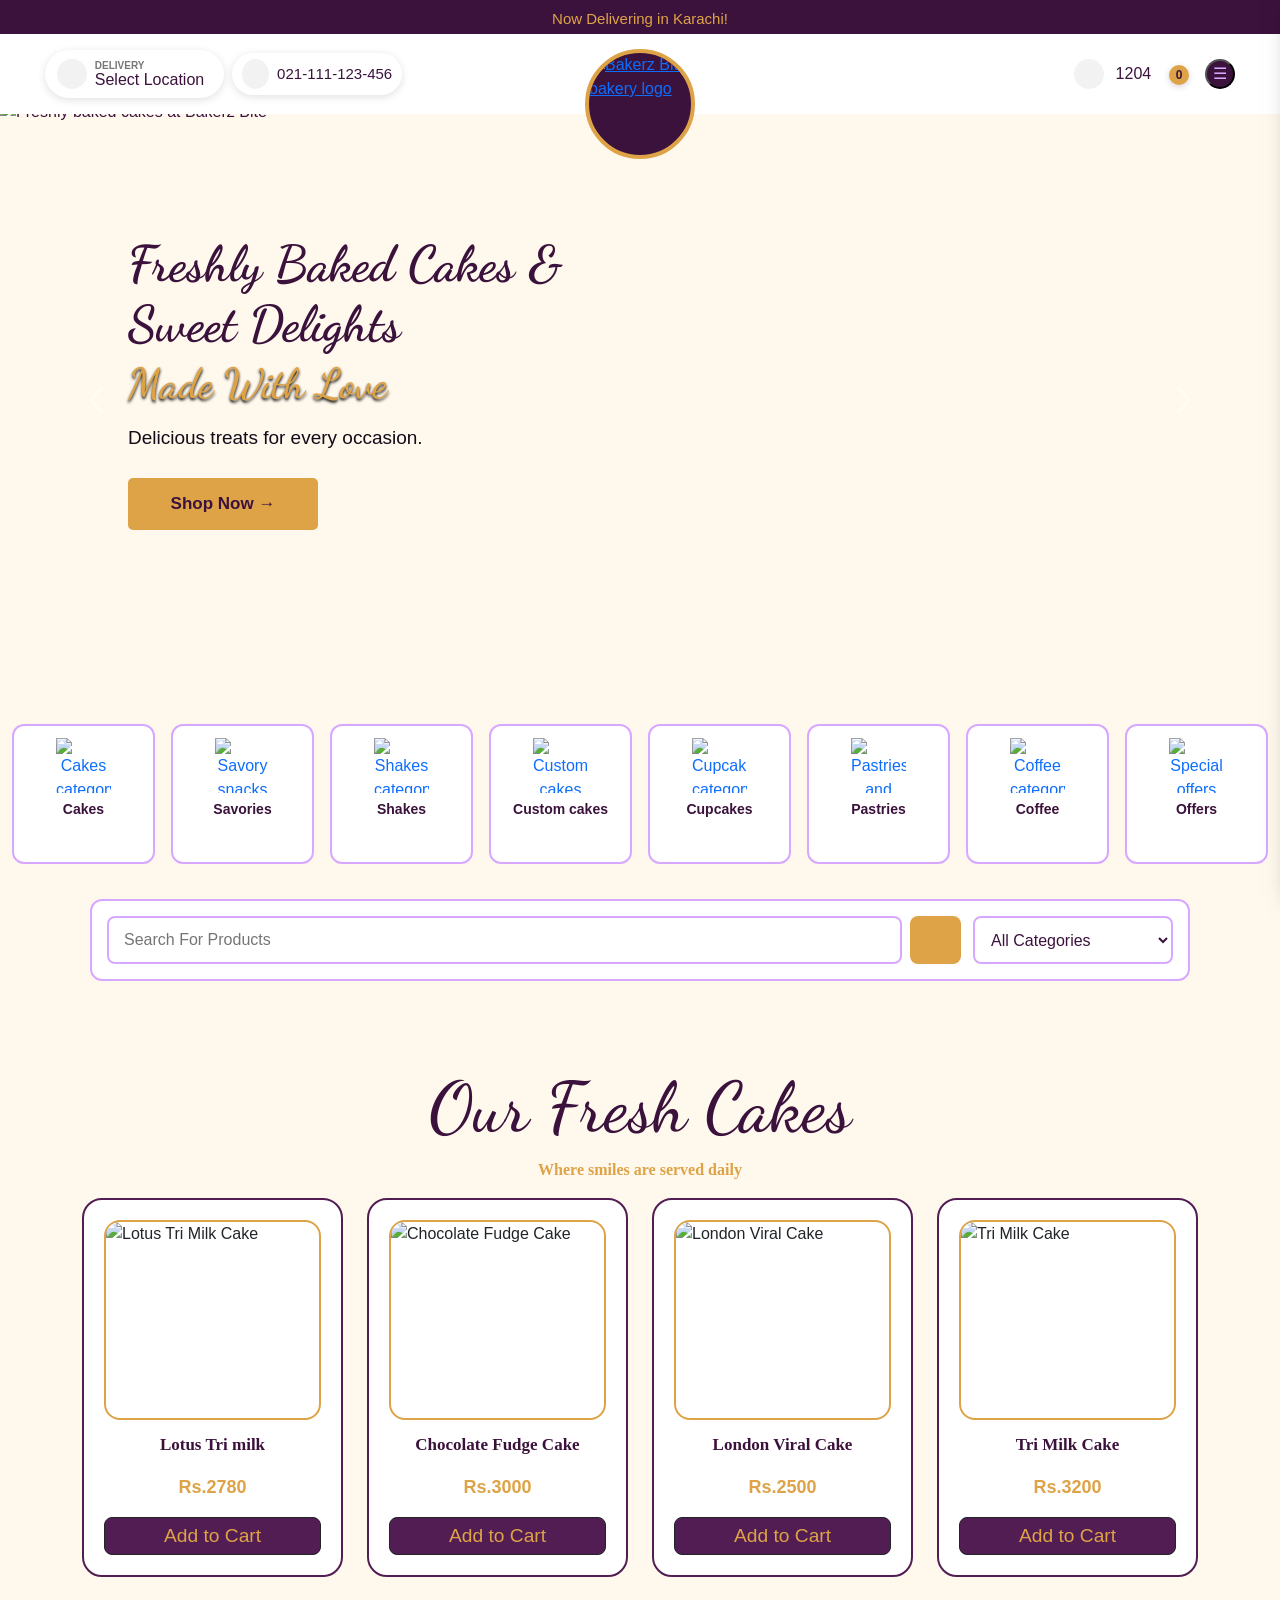
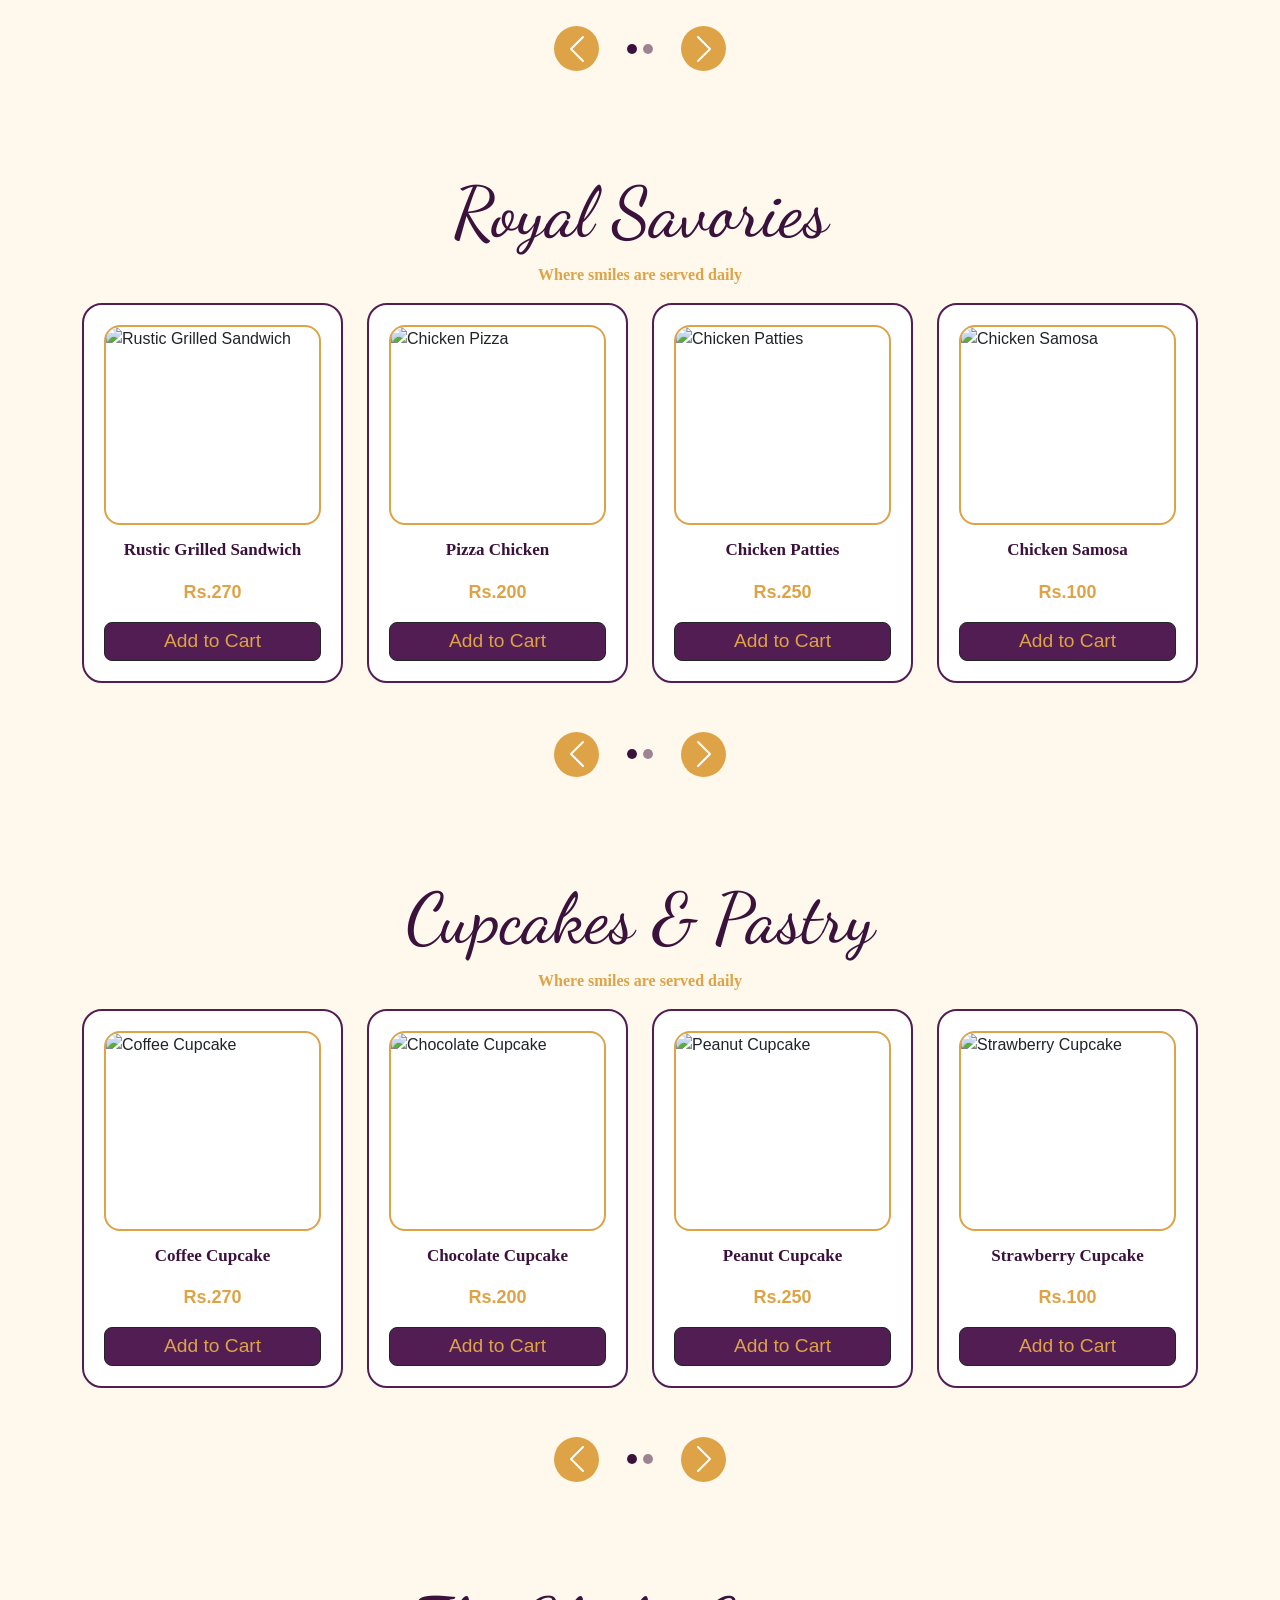
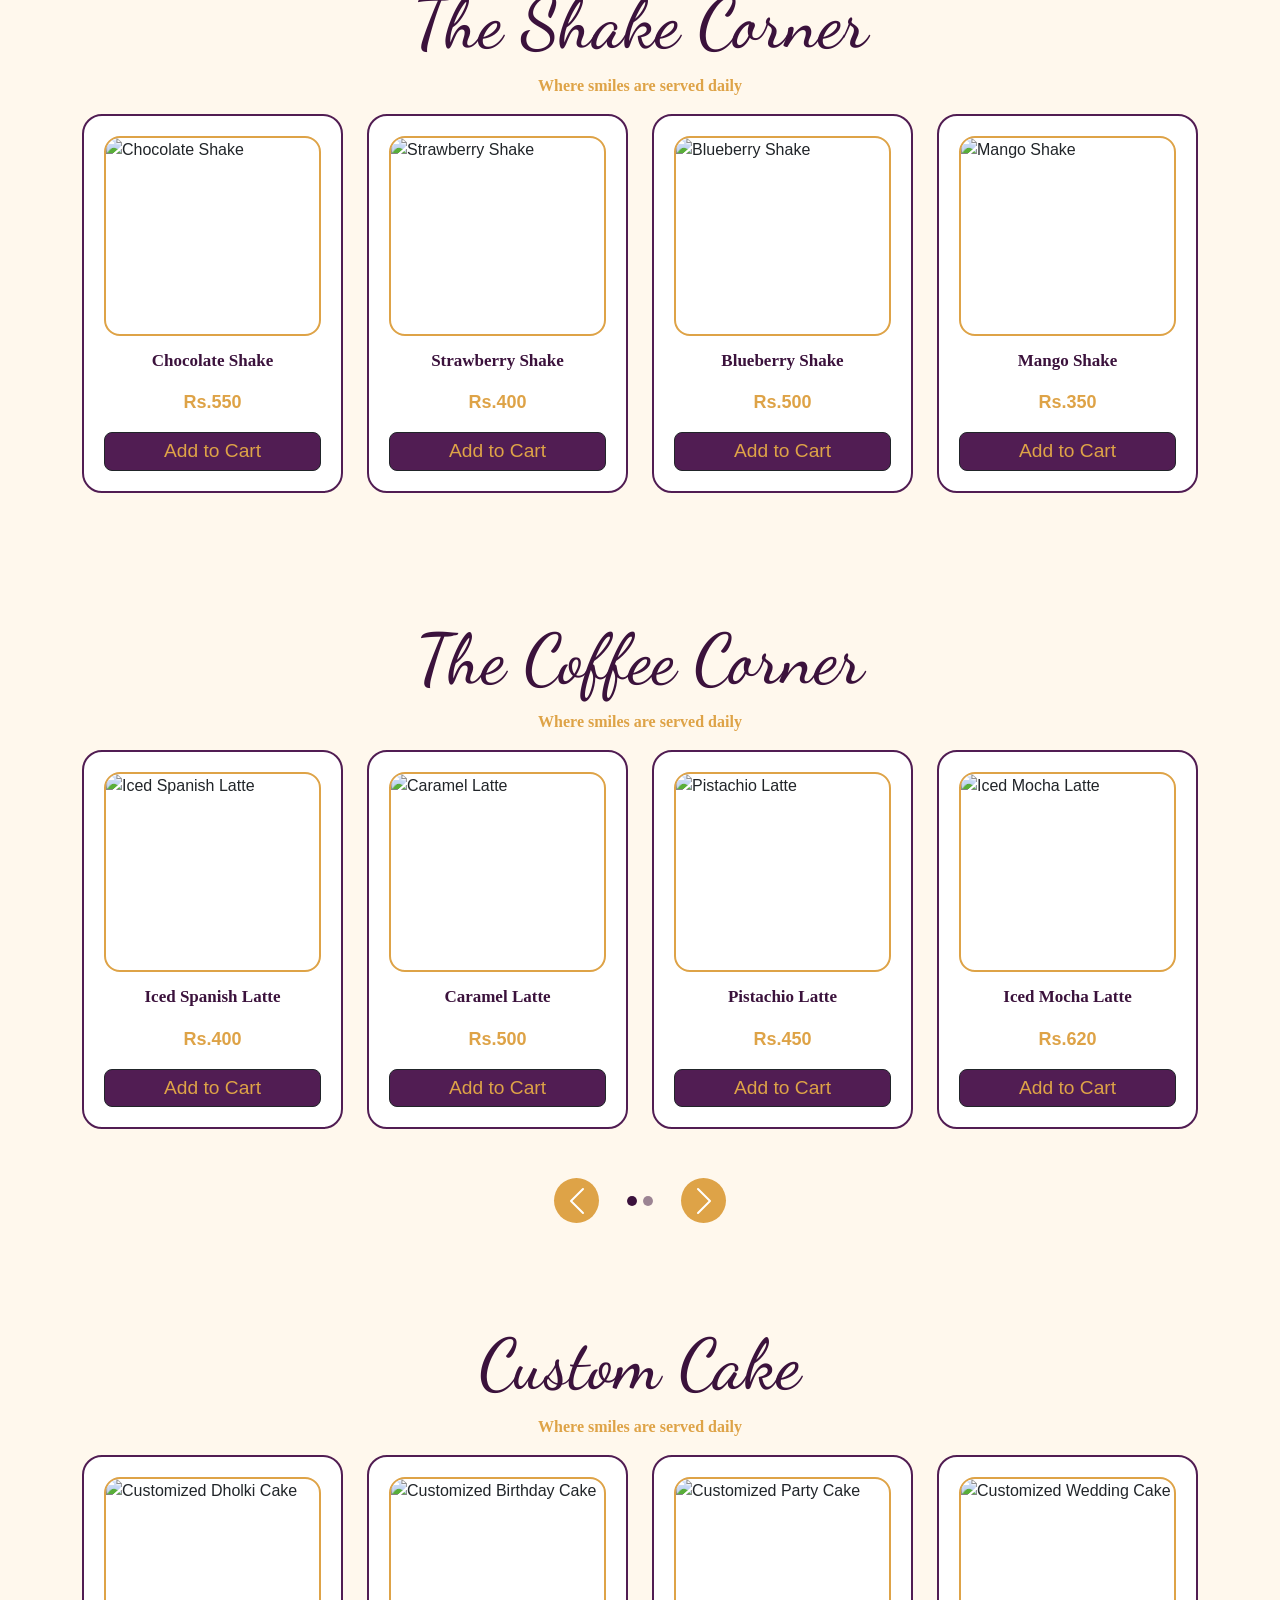
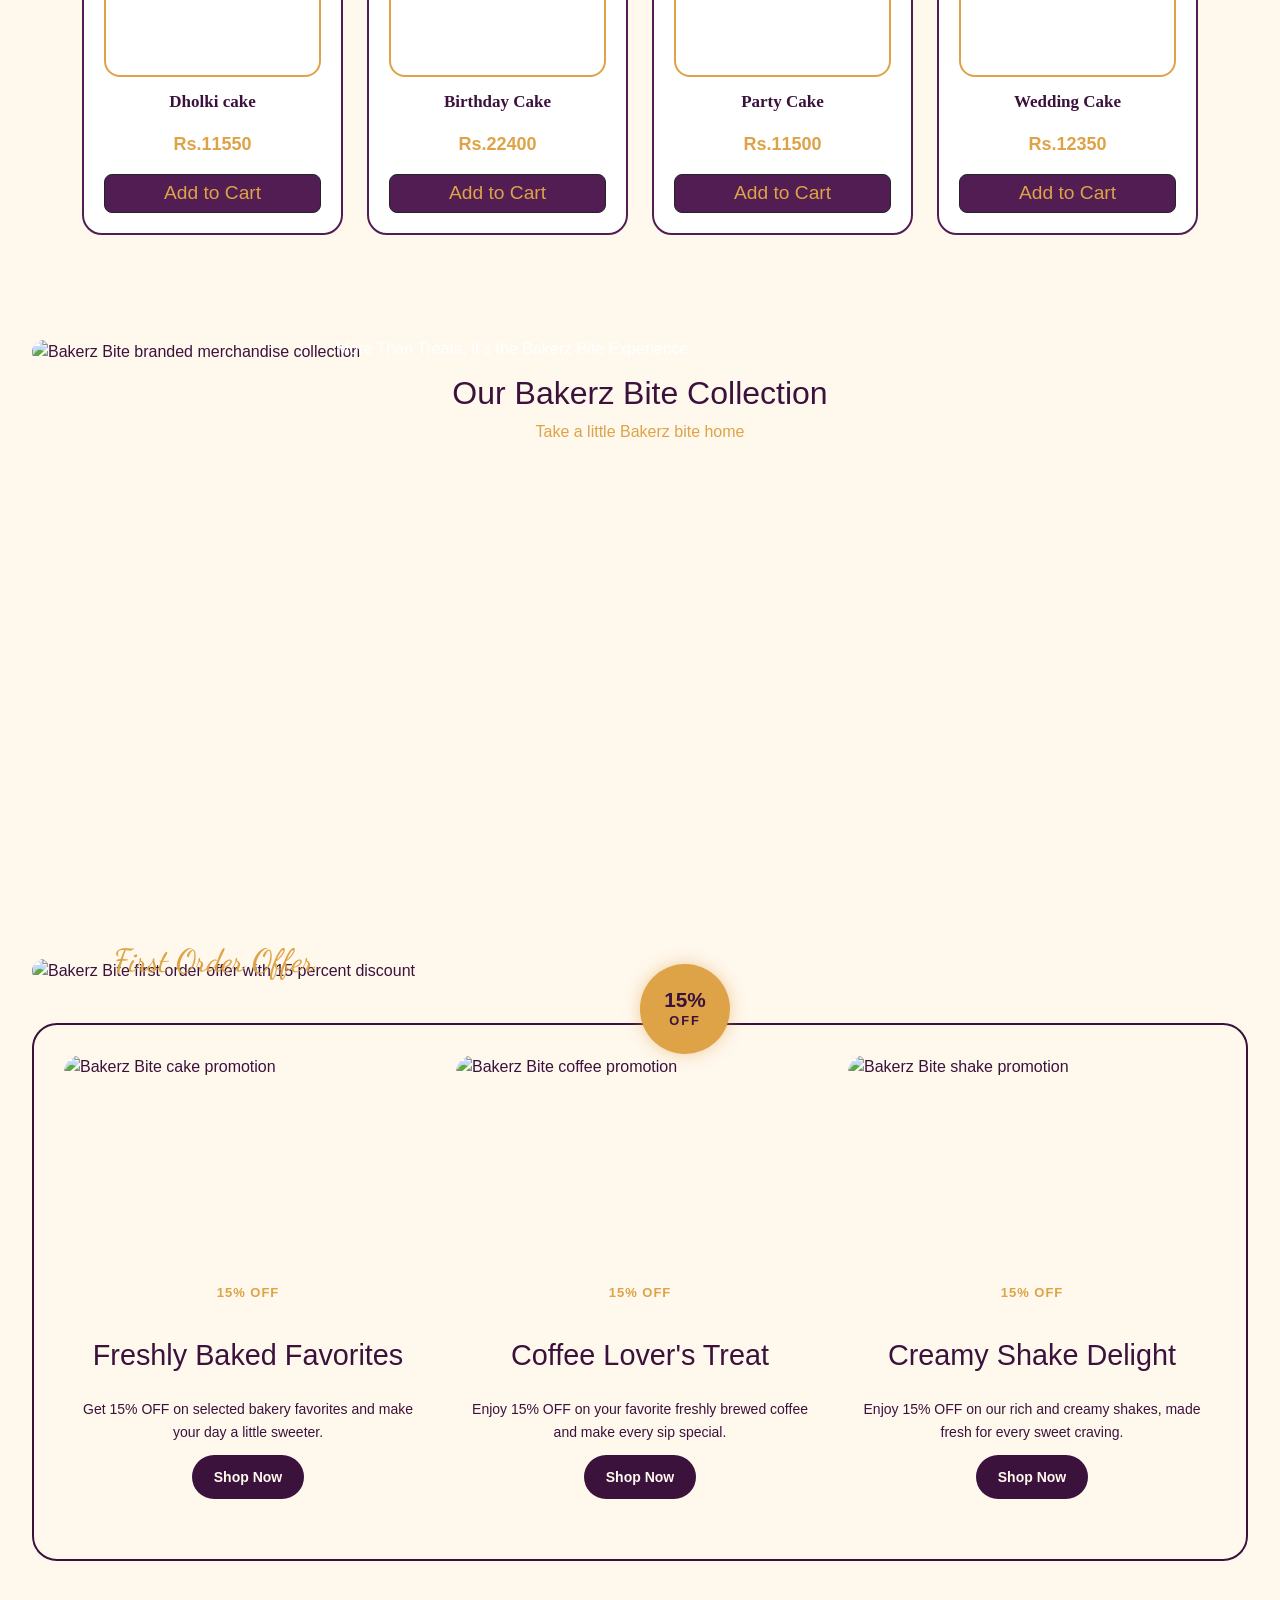
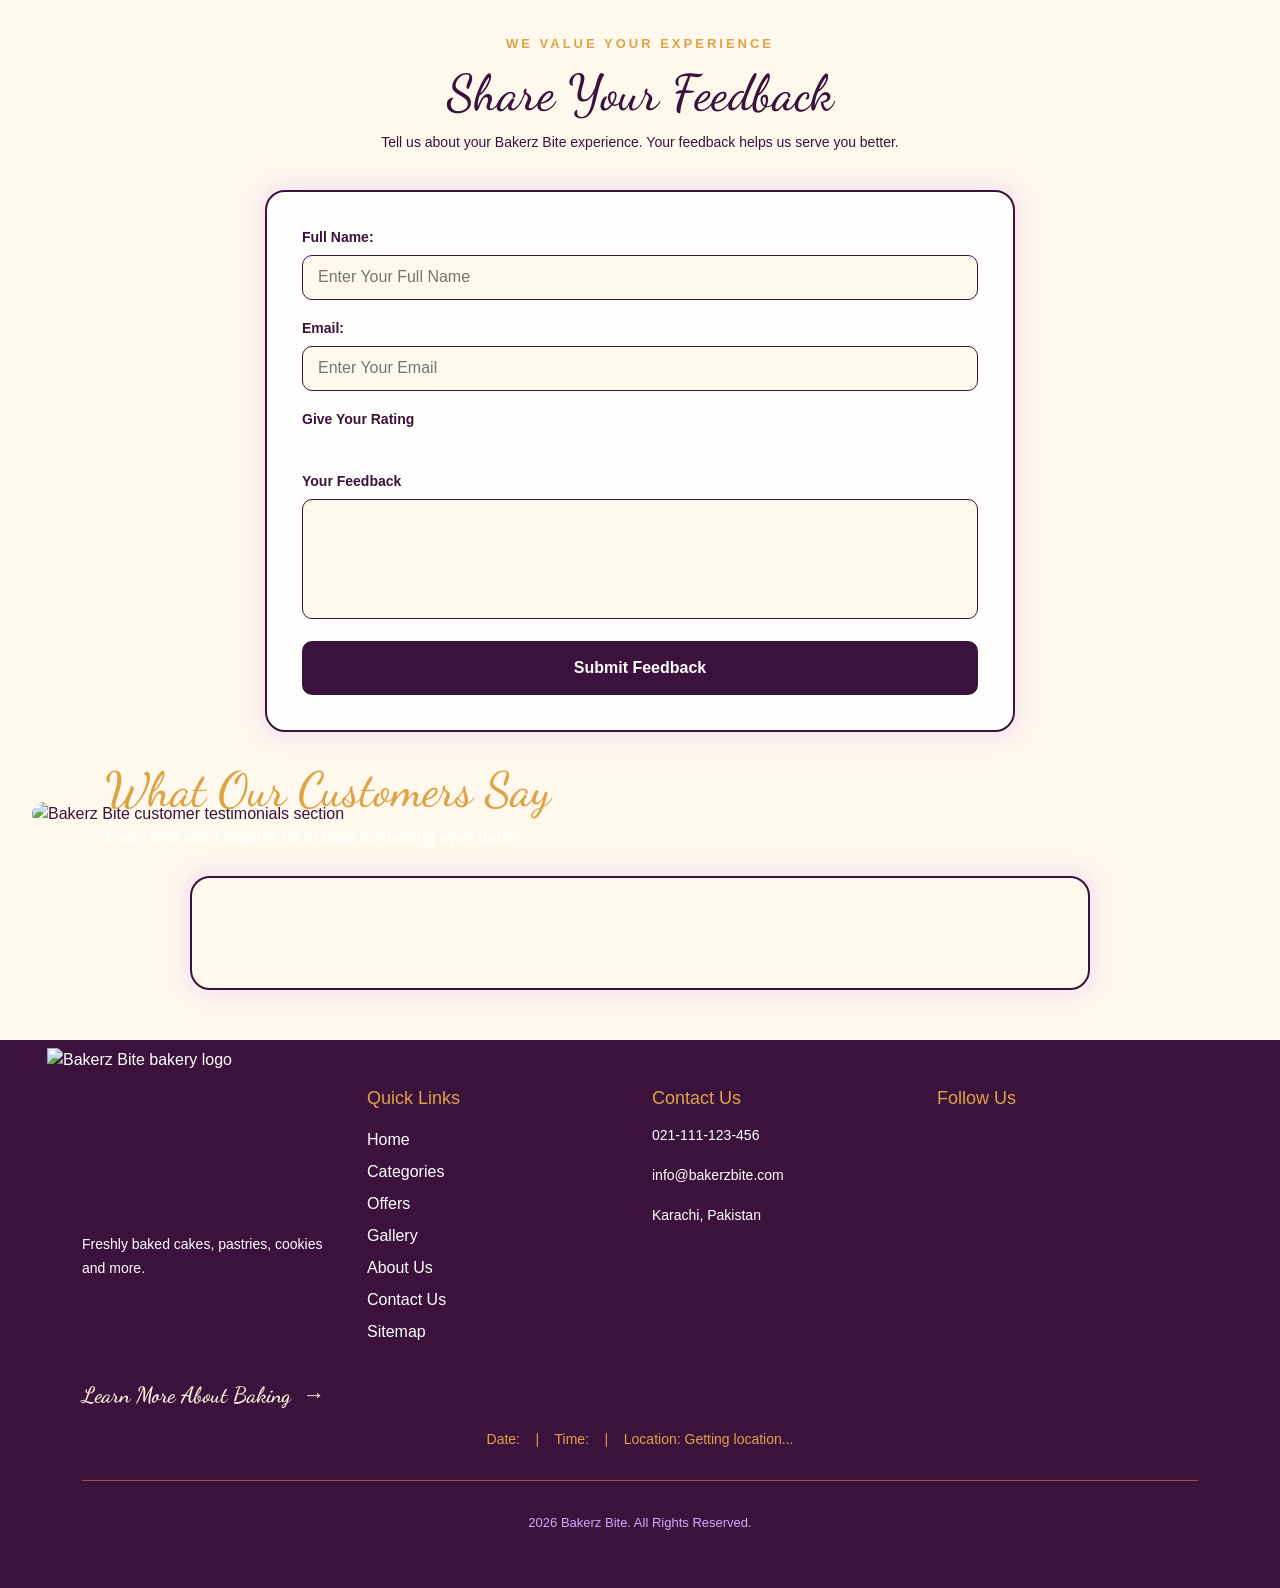
==== commit a8cf7aef: "update code" ====
--- a/index.html
+++ b/index.html
@@ -19,6 +19,44 @@
   <meta content="https://mahazareen2010-spec.github.io/bakerz-bite/" property="og:url" />
   <meta content="https://mahazareen2010-spec.github.io/bakerz-bite/images/preview.jpg" property="og:image" />
   <meta content="Bakerz Bite" property="og:site_name" />
+
+
+<script type="application/ld+json">
+{
+  "@context": "https://schema.org",
+  "@graph": [
+    {
+      "@type": "WebSite",
+      "@id": "https://mahazareen2010-spec.github.io/bakerz-bite/#website",
+      "url": "https://mahazareen2010-spec.github.io/bakerz-bite/",
+      "name": "Bakerz Bite",
+      "description": "Discover delicious cakes, artisan pastries, desserts, savory treats and handcrafted beverages at Bakerz Bite.",
+      "inLanguage": "en"
+    },
+    {
+      "@type": "Organization",
+      "@id": "https://mahazareen2010-spec.github.io/bakerz-bite/#organization",
+      "name": "Bakerz Bite",
+      "url": "https://mahazareen2010-spec.github.io/bakerz-bite/",
+      "description": "Bakerz Bite is a bakery and cafe offering artisan cakes, pastries, desserts, savory treats and handcrafted beverages."
+    },
+    {
+      "@type": "WebPage",
+      "@id": "https://mahazareen2010-spec.github.io/bakerz-bite/#webpage",
+      "url": "https://mahazareen2010-spec.github.io/bakerz-bite/",
+      "name": "Bakerz Bite | Bakery & Cafe",
+      "isPartOf": {
+        "@id": "https://mahazareen2010-spec.github.io/bakerz-bite/#website"
+      },
+      "about": {
+        "@id": "https://mahazareen2010-spec.github.io/bakerz-bite/#organization"
+      },
+      "inLanguage": "en"
+    }
+  ]
+}
+</script>
+
   <title> Bakerz Bite | Freshly Baked Happiness</title>
   <link href="https://mahazareen2010-spec.github.io/bakerz-bite/" rel="canonical" />
   <!-- Favicon -->
@@ -121,7 +159,9 @@
         </div>
       </div>
       <!-- Logo -->
-      <a class="navlogo" href=""><img alt="Bakerz Bite bakery logo" src="MATERIAL/Logo.png" /></a>
+      <a class="navlogo" href="">
+        <img alt="Bakerz Bite bakery logo" src="MATERIAL/Logo.png" />
+      </a>
       <!-- Visitor Counter -->
       <div class="nav-right">
         <div class="visitor"> <i class="fa-regular fa-user vc"></i><span id="counter">1204</span> </div>
@@ -155,7 +195,7 @@
           <div class="carousel-item active">
             <img alt="Freshly baked cakes at Bakerz Bite" class="d-block w-100" src="MATERIAL/hero.png" />
             <div class="carousel-caption hero-text">
-              <h1>Freshly Baked Cakes Made With Love</h1>
+              <h1>Freshly Baked Cakes & Sweet Delights</h1>
               <h2>Made With Love</h2>
               <p>Delicious treats for every occasion.</p>
               <a href="#cake" style="text-decoration: none;">
--- a/style.css
+++ b/style.css
@@ -366,7 +366,7 @@
 .navlogo img {
     width: 100%;
     height: 100%;
-    object-fit: contain;
+    object-fit: cover;
     border-radius: 50%;
 
 }
@@ -2047,8 +2047,8 @@
 }
 
 /* Heading */
-.modal-info h2.modal-title {
-    font-size: 38px;
+.modal-title {
+    font-size: 30px;
     color: var(--light-purple);
     margin-bottom: 15px;
 }
@@ -5509,4 +5509,11 @@
 
 .baking-link:hover span {
     transform: translateX(5px);
+}
+
+.product-name{
+    font-family: "Cinzel",serif;
+    font-size: 17px;
+    font-weight: bolder;
+    color: var(--nav-bg);
 }
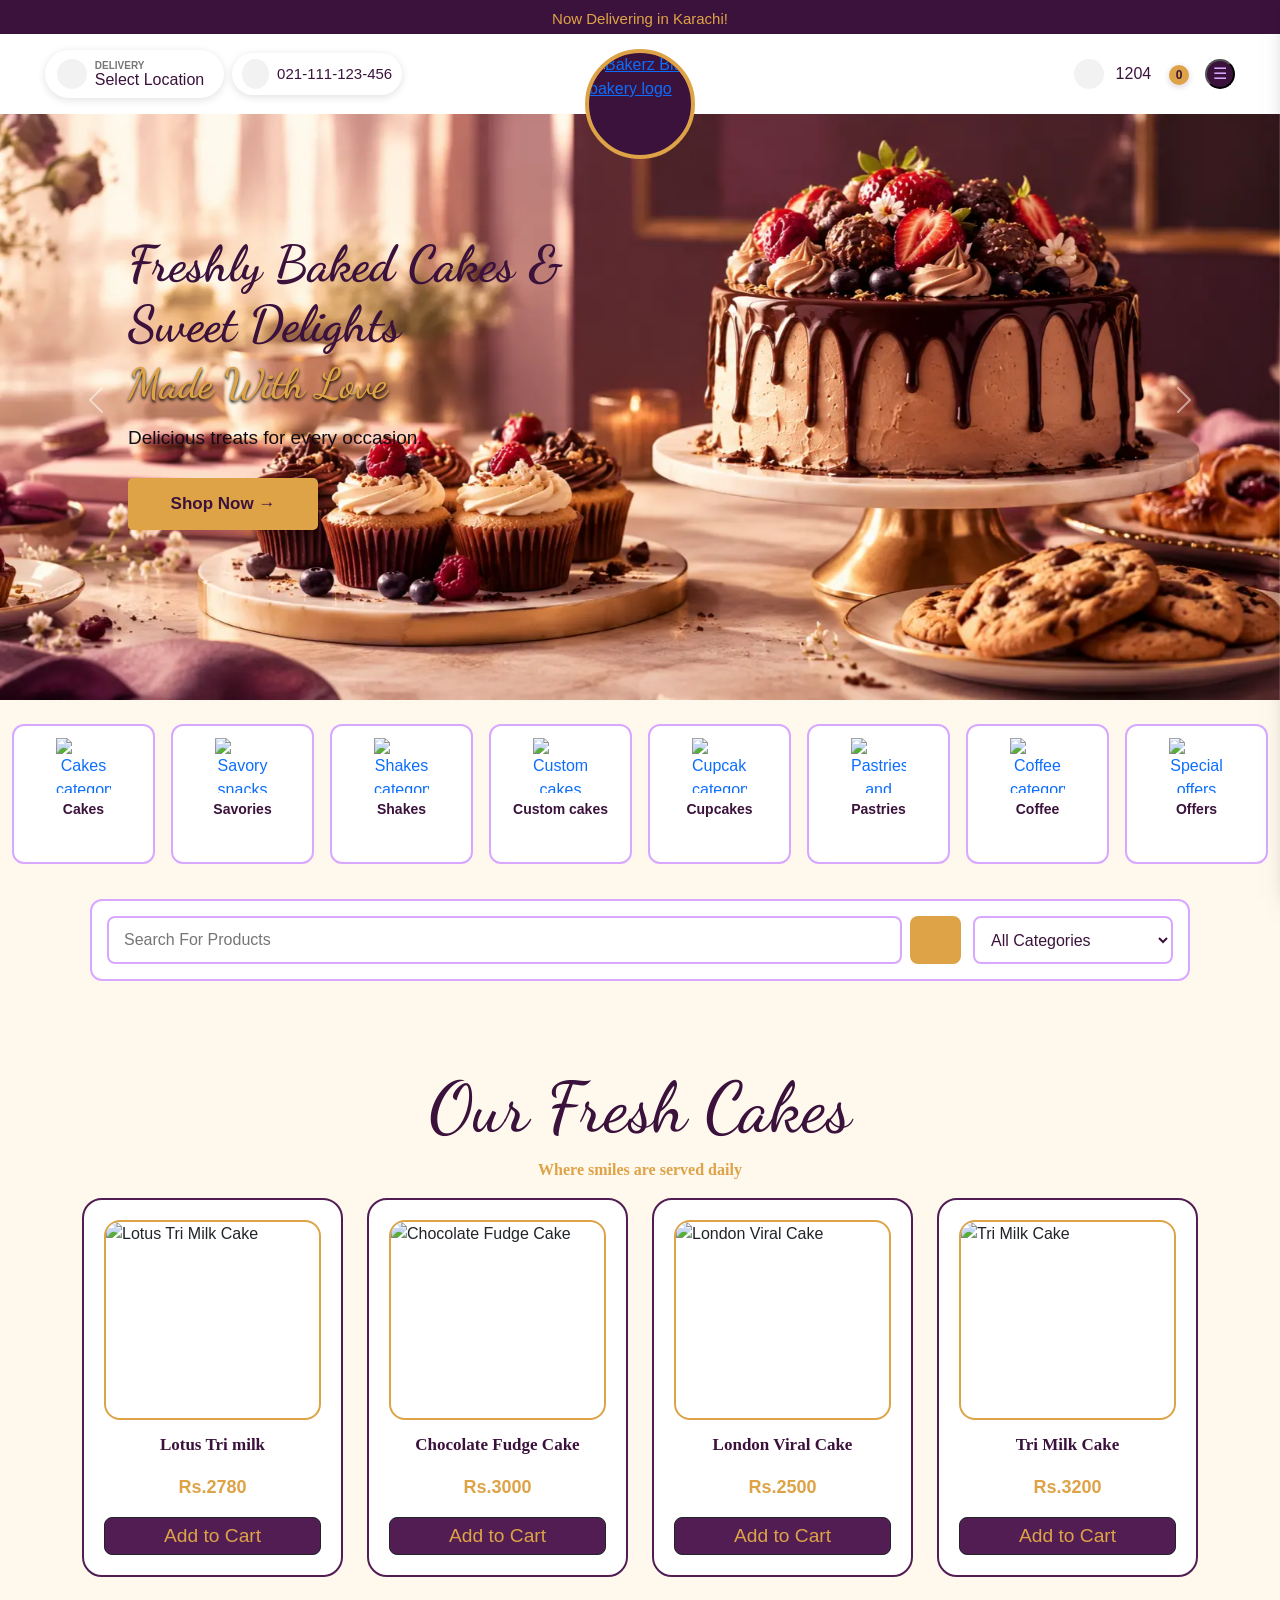
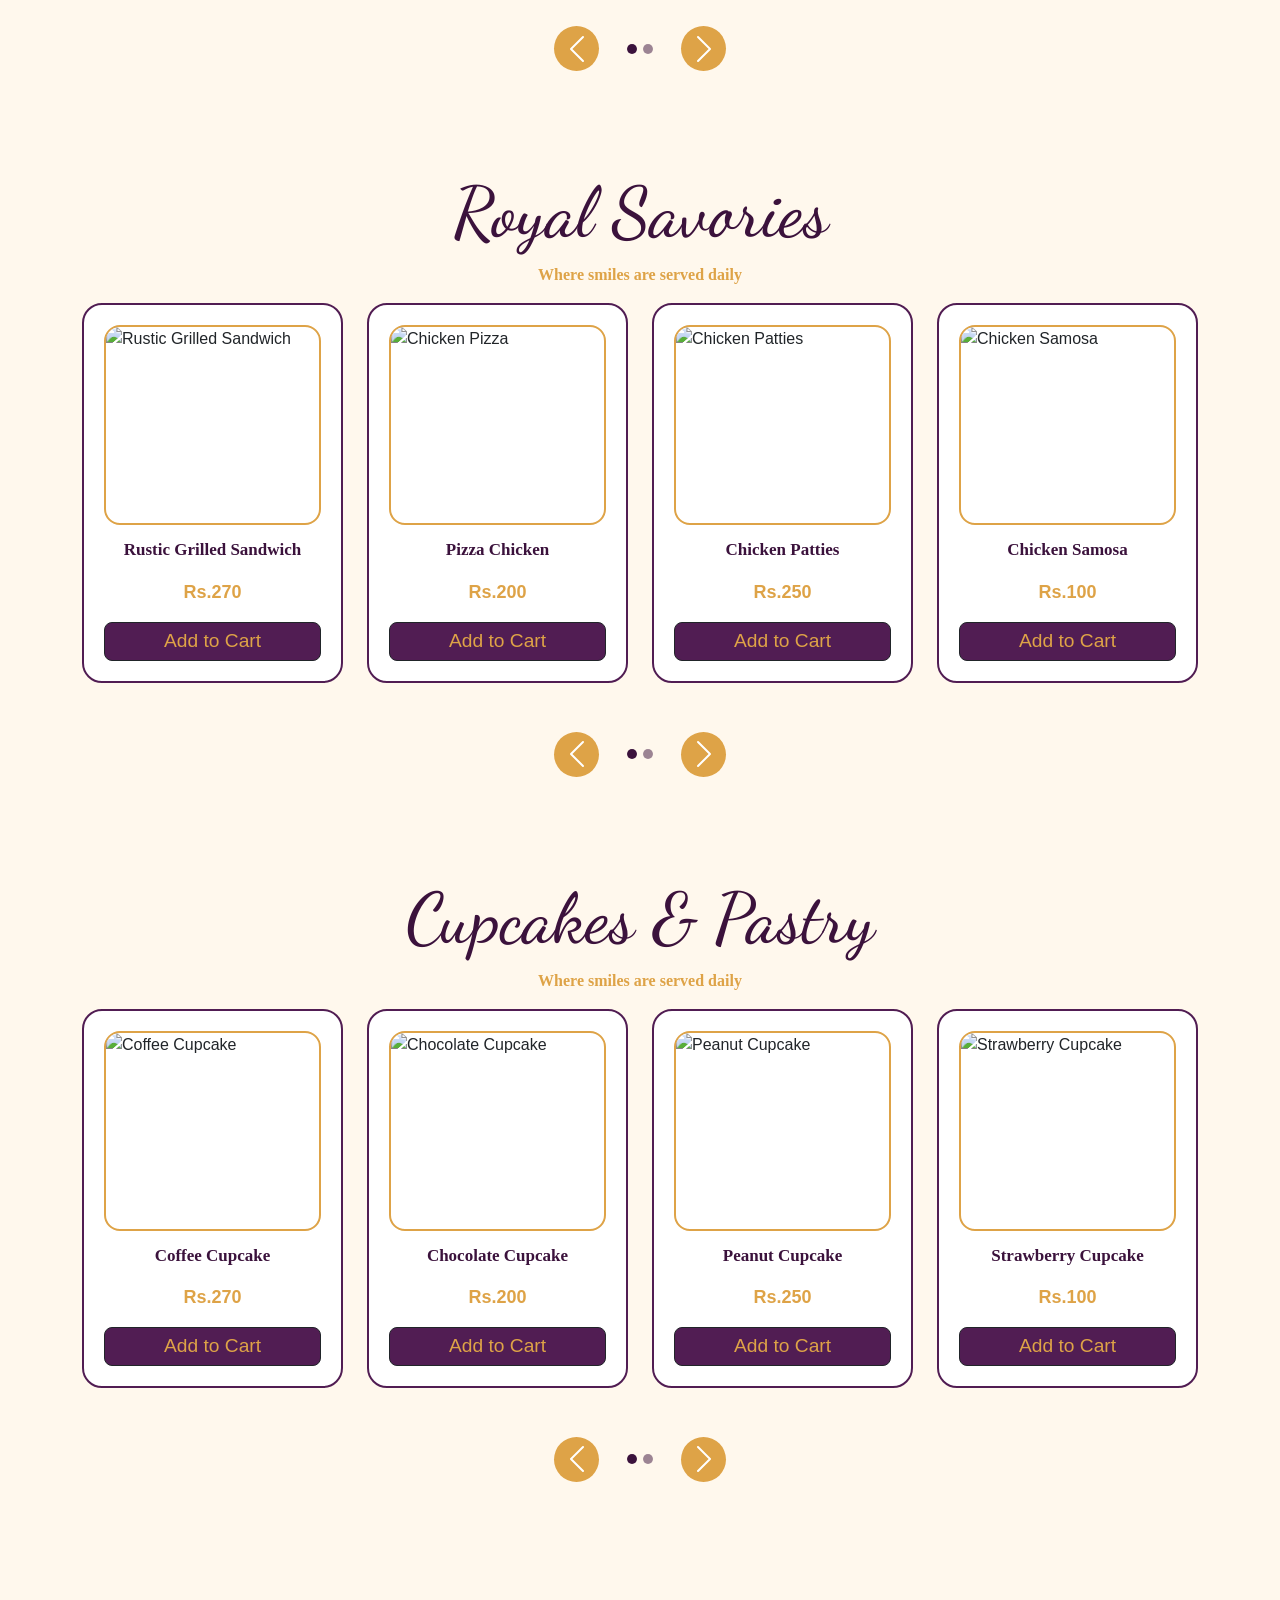
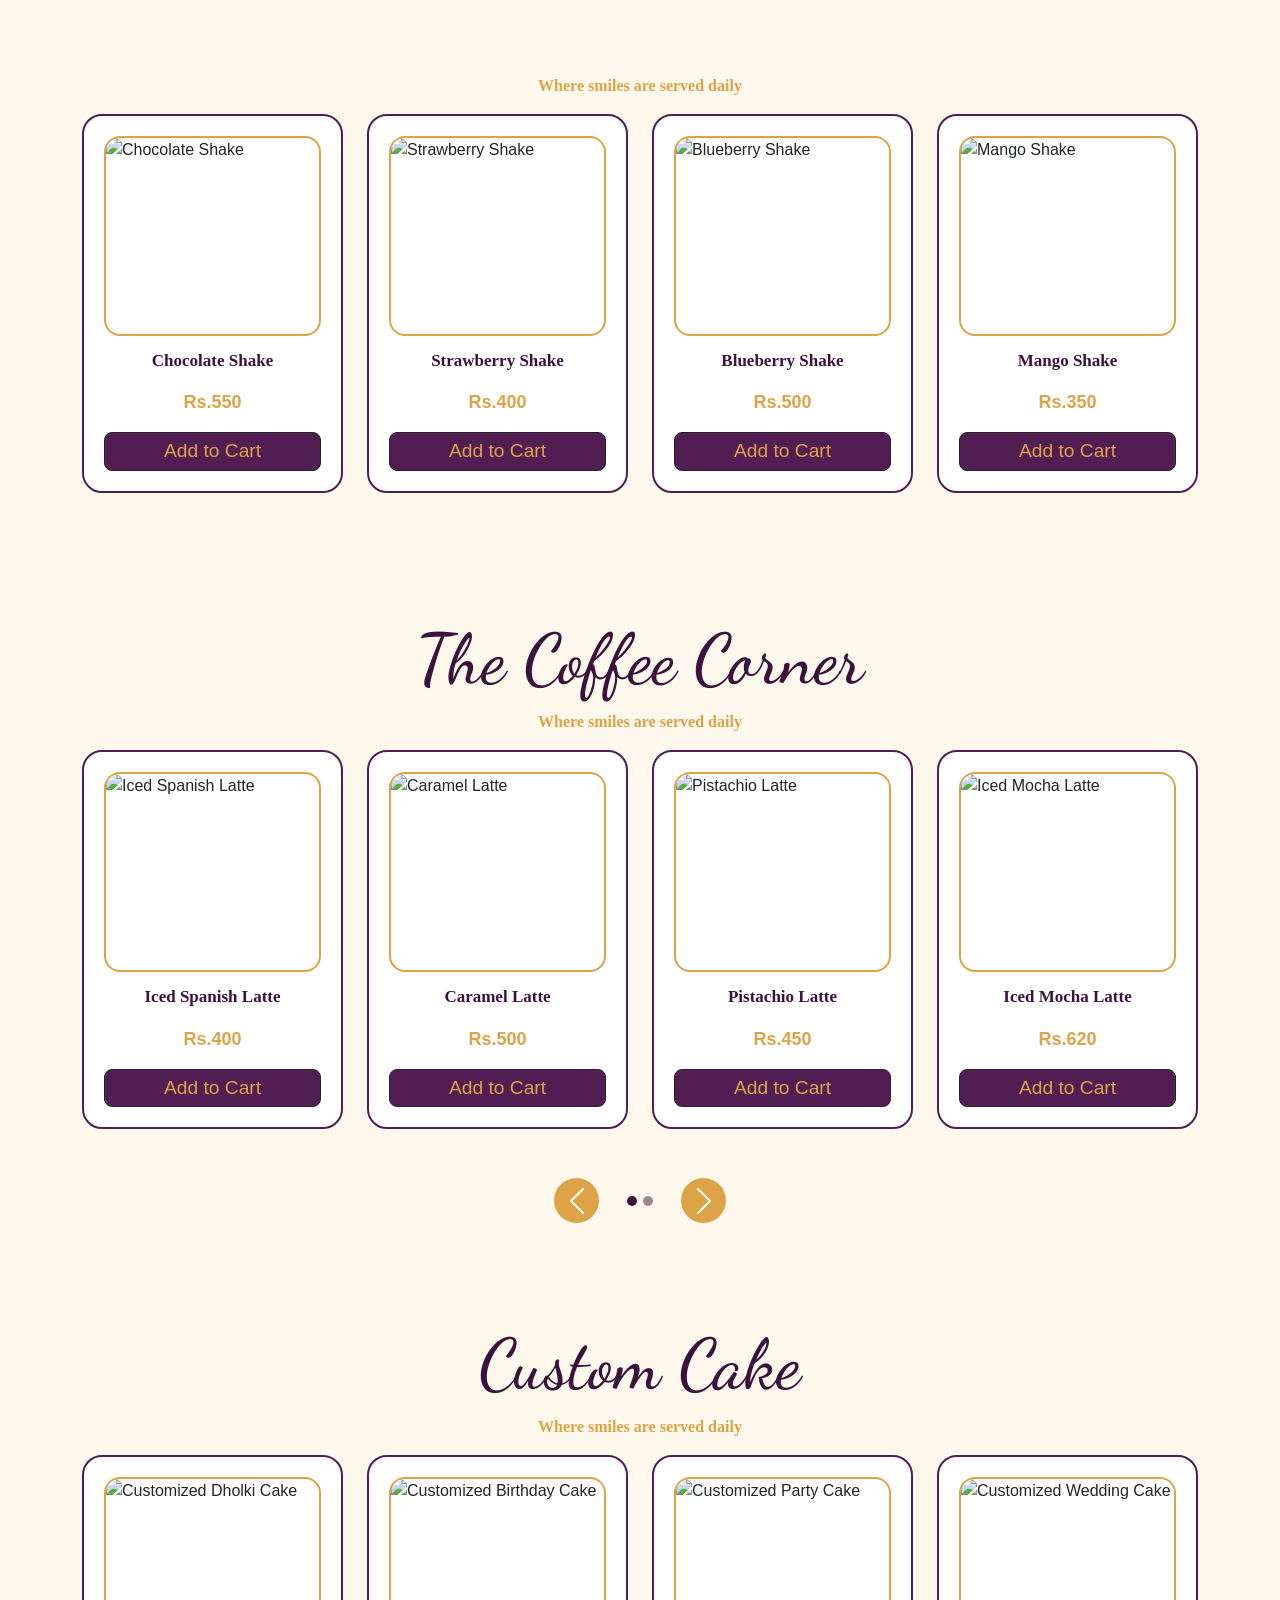
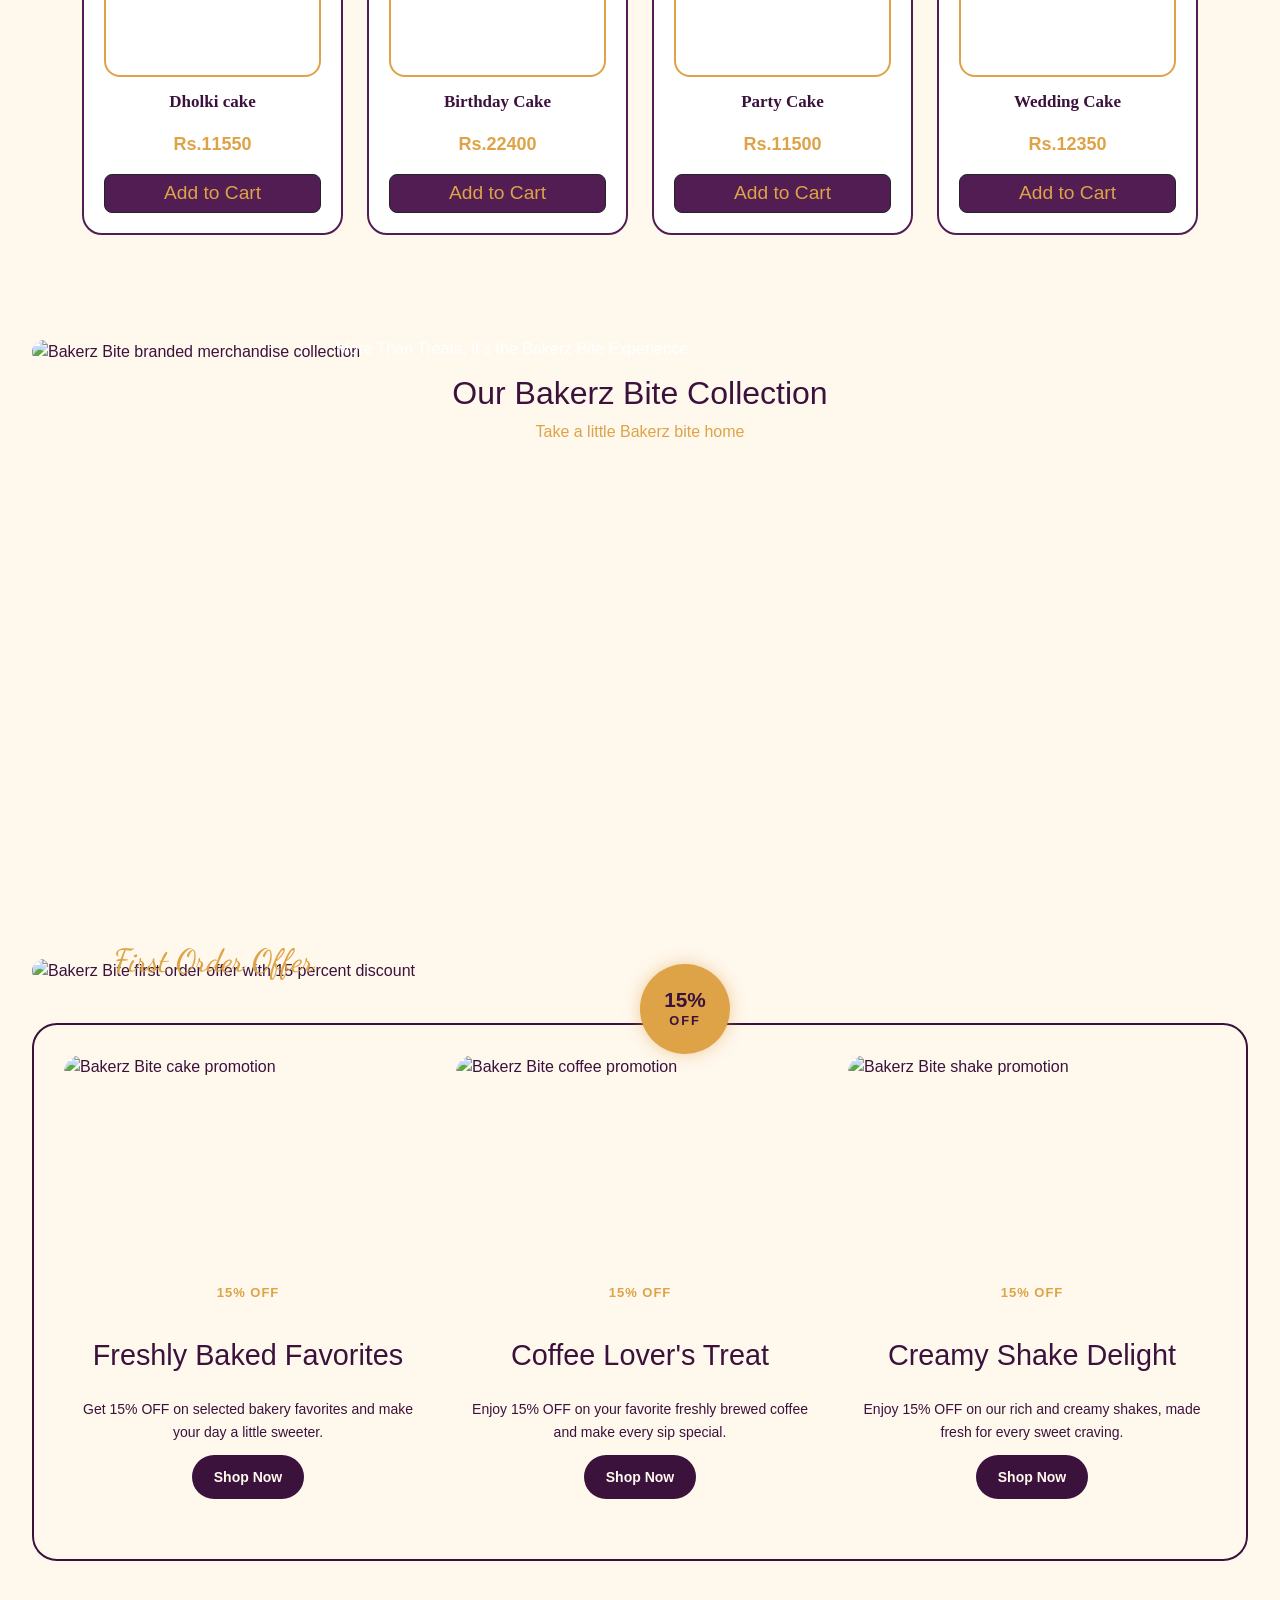
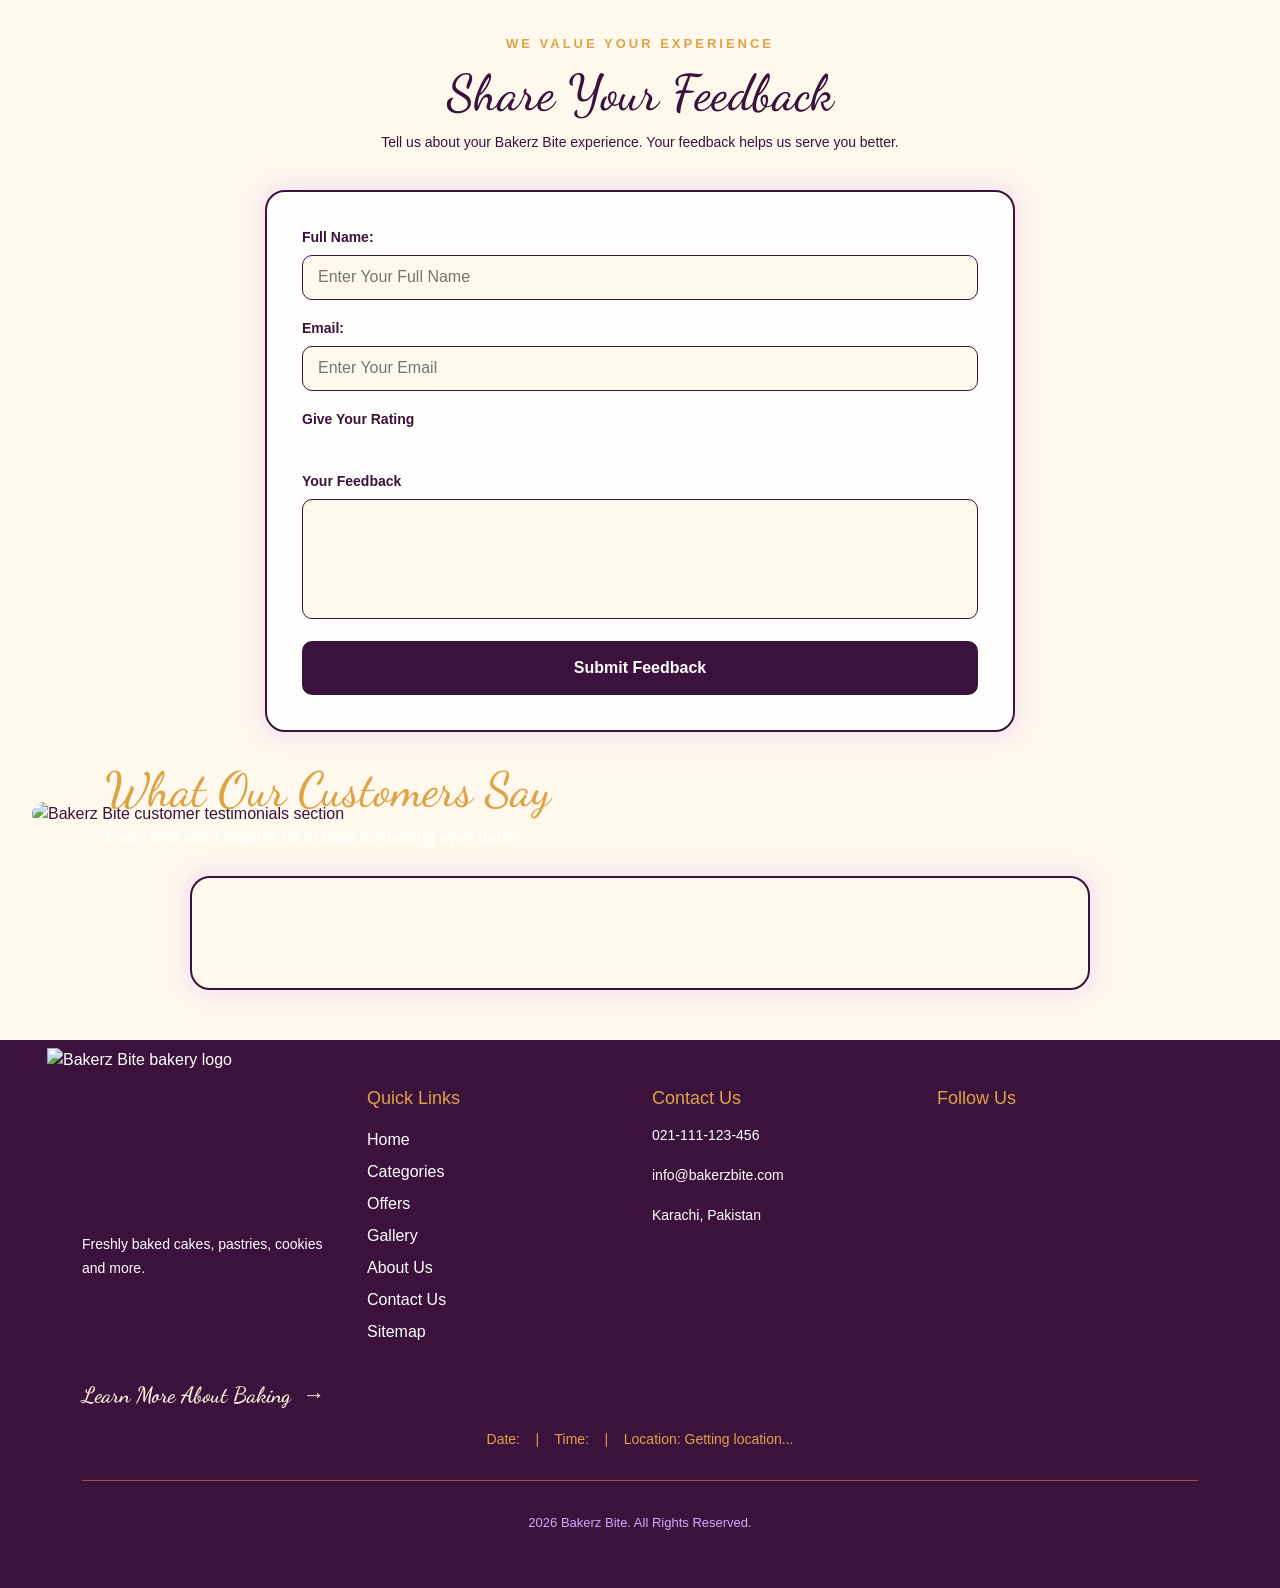
==== commit 290c3299: "update images" ====
--- a/index.html
+++ b/index.html
@@ -193,7 +193,7 @@
         <div class="carousel-inner">
           <!-- Slide 1 -->
           <div class="carousel-item active">
-            <img alt="Freshly baked cakes at Bakerz Bite" class="d-block w-100" src="MATERIAL/hero.png" />
+            <img alt="Freshly baked cakes at Bakerz Bite" class="d-block w-100" src="MATERIAL/hero.webp"   fetchpriority="high" />
             <div class="carousel-caption hero-text">
               <h1>Freshly Baked Cakes & Sweet Delights</h1>
               <h2>Made With Love</h2>
@@ -207,7 +207,7 @@
           </div>
           <!-- Slide 2 -->
           <div class="carousel-item">
-            <img alt="Fresh bakery treats at Bakerz Bite" class="d-block w-100" src="MATERIAL/hero 2.png" />
+            <img alt="Fresh bakery treats at Bakerz Bite" class="d-block w-100" src="MATERIAL/hero 2.webp"   fetchpriority="high" />
             <div class="carousel-caption hero-text">
               <h2 class="hero-title">Sweet Moments</h2>
               <h2>Made Fresh Daily</h2>
@@ -221,7 +221,7 @@
           </div>
           <!-- Slide 3 -->
           <div class="carousel-item">
-            <img alt="Bakerz Bite bakery special selection" class="d-block w-100" src="MATERIAL/hero 3.png" />
+            <img alt="Bakerz Bite bakery special selection" class="d-block w-100" src="MATERIAL/hero 3.webp"    fetchpriority="high"/>
             <div class="carousel-caption hero-text">
               <h2 class="hero-title">Delicious Treats</h2>
               <h2>For Every Occasion</h2>
@@ -235,7 +235,8 @@
           </div>
           <!-- Slide 4 -->
           <div class="carousel-item">
-            <img alt="Assortment of freshly baked bakery products" class="d-block w-100" src="MATERIAL/hero 4.png" />
+            <img alt="Assortment of freshly baked bakery products" class="d-block w-100" src="MATERIAL/hero 4.webp" 
+              fetchpriority="high"/>
             <div class="carousel-caption hero-text">
               <h2 class="hero-title">Our Special Collection</h2>
               <h2>Taste The Difference</h2>
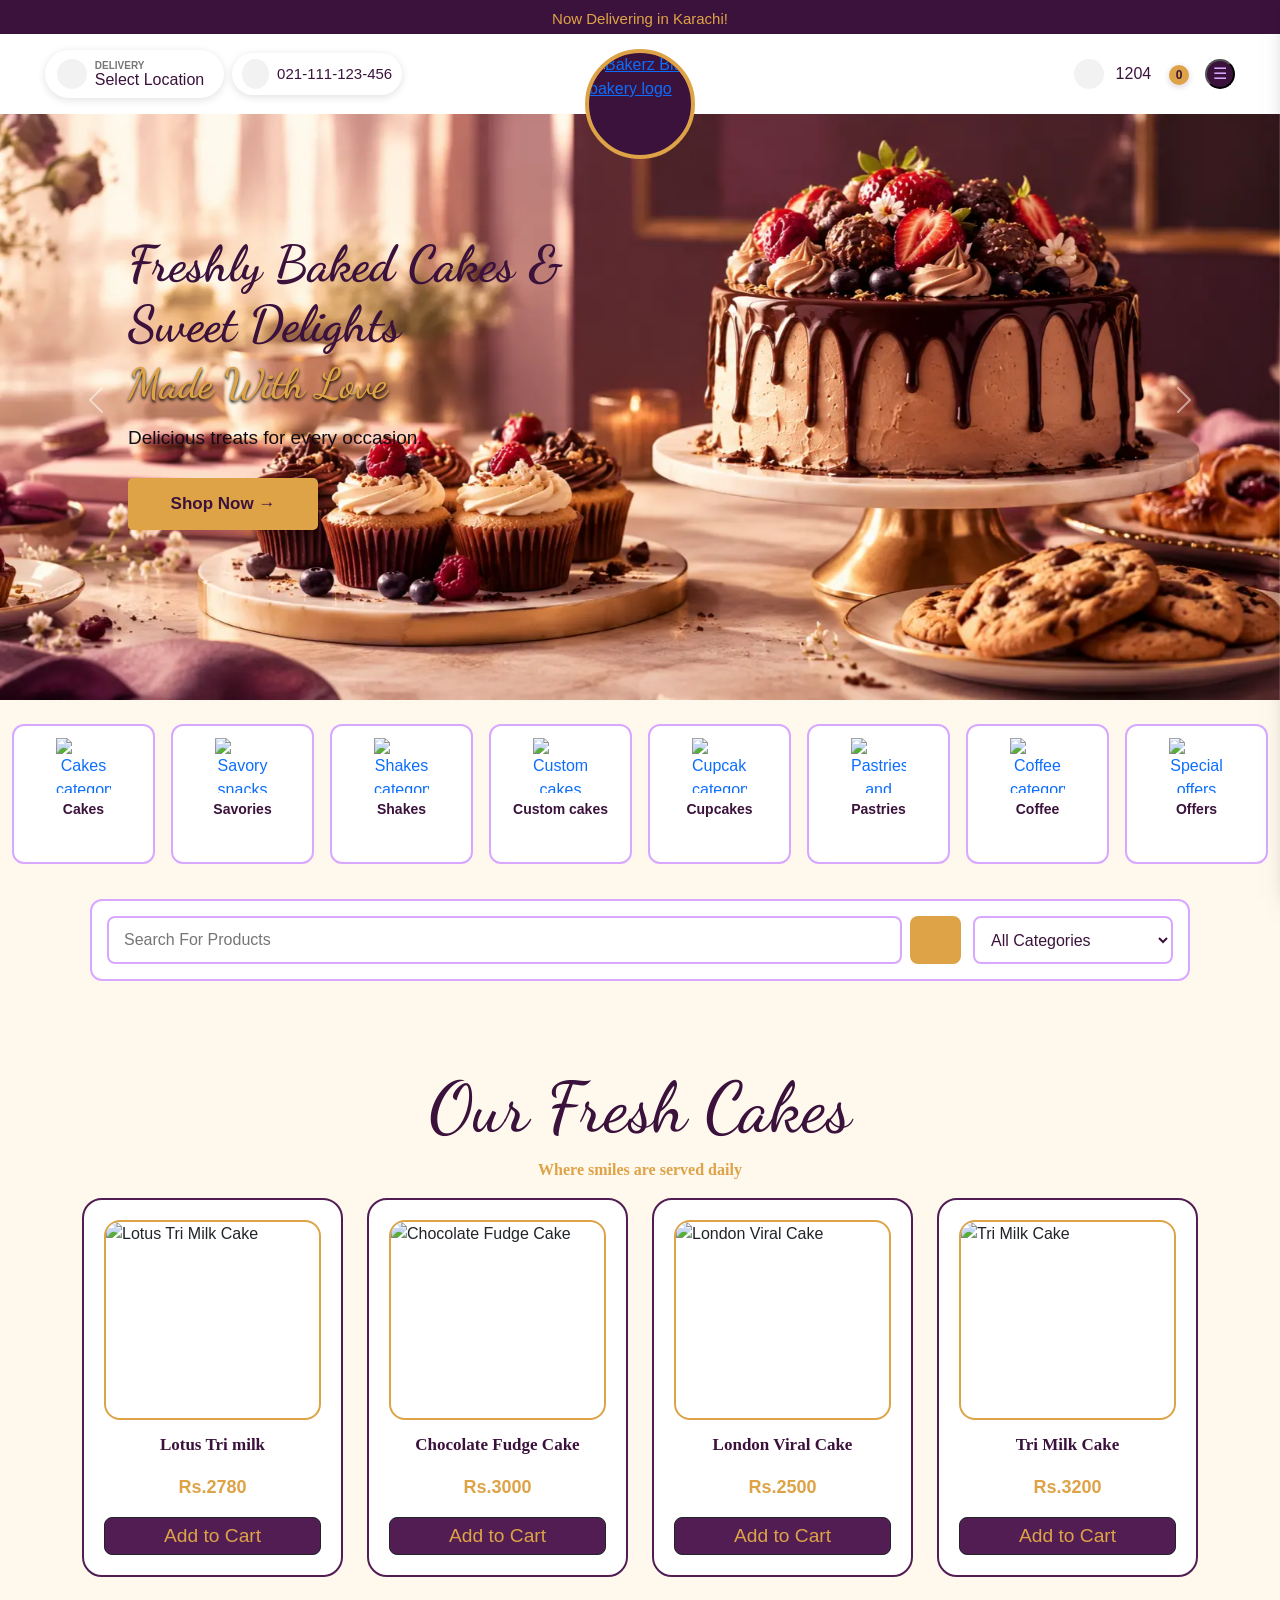
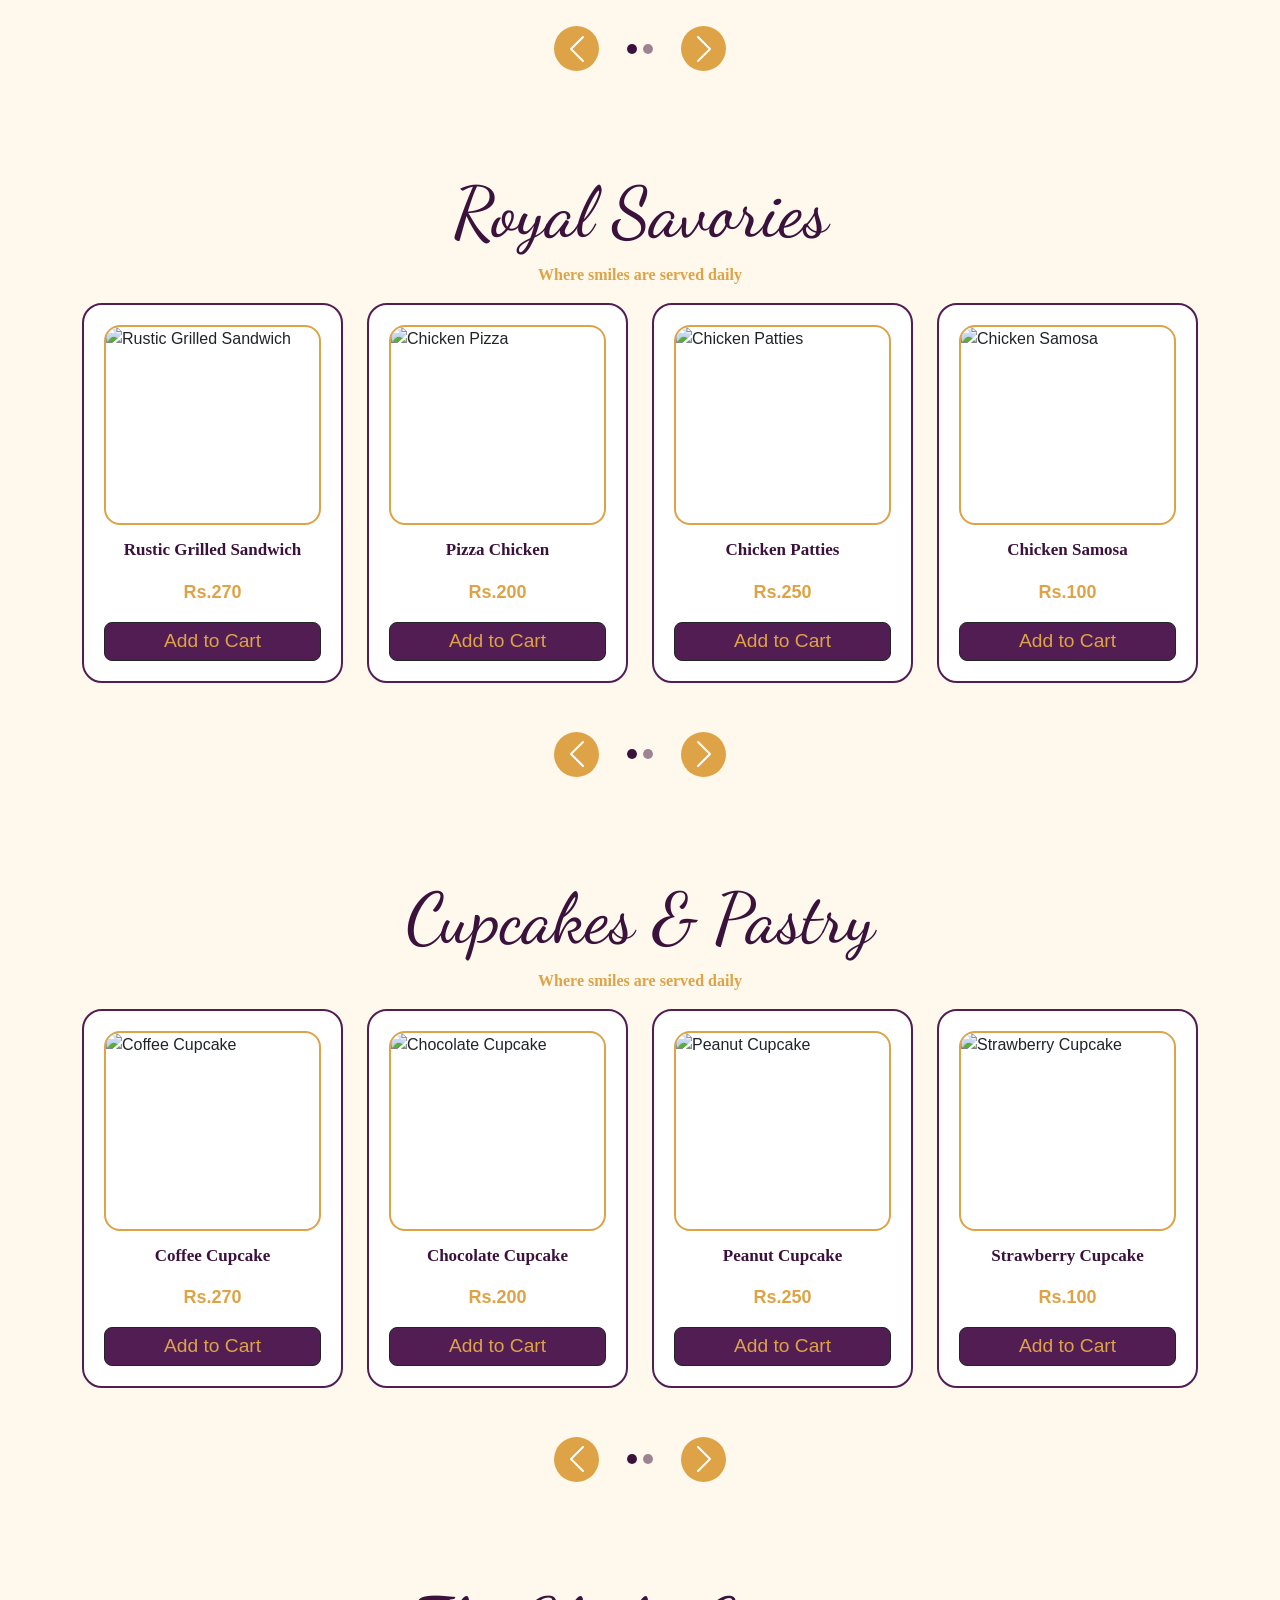
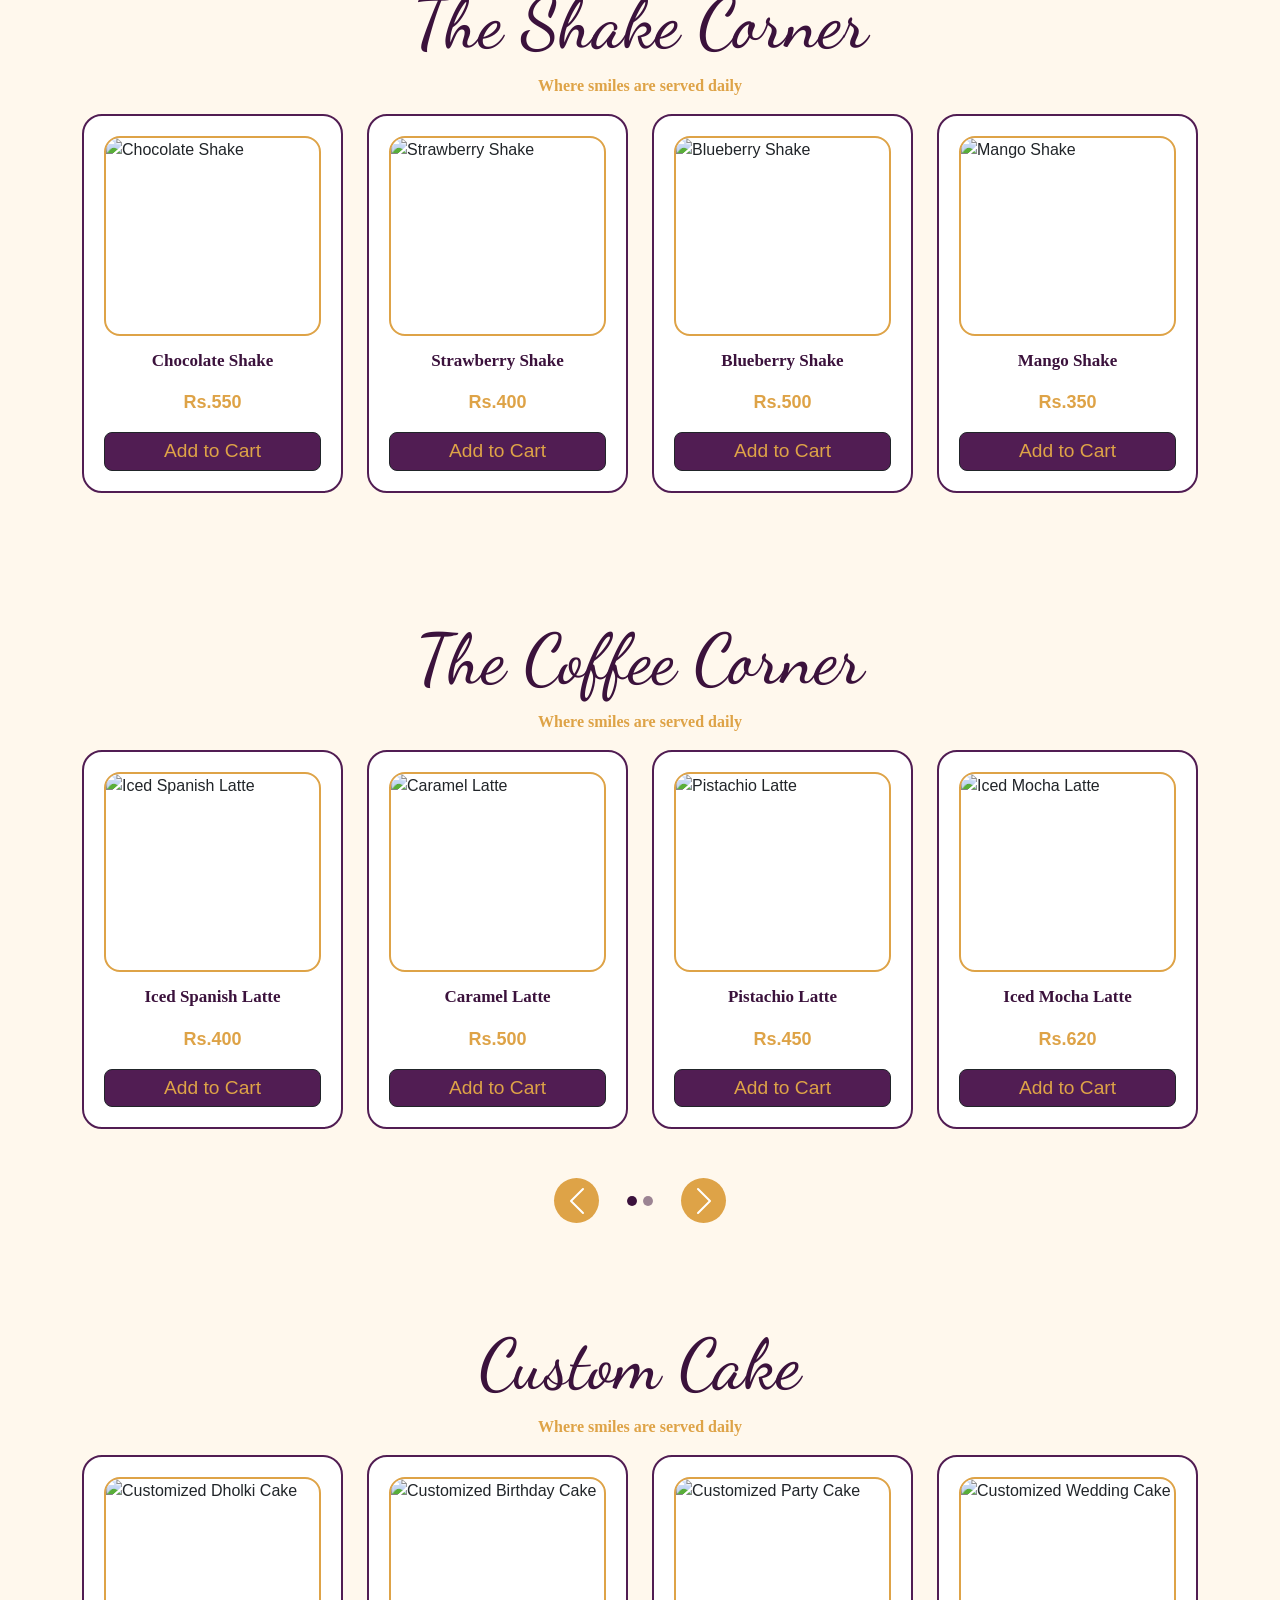
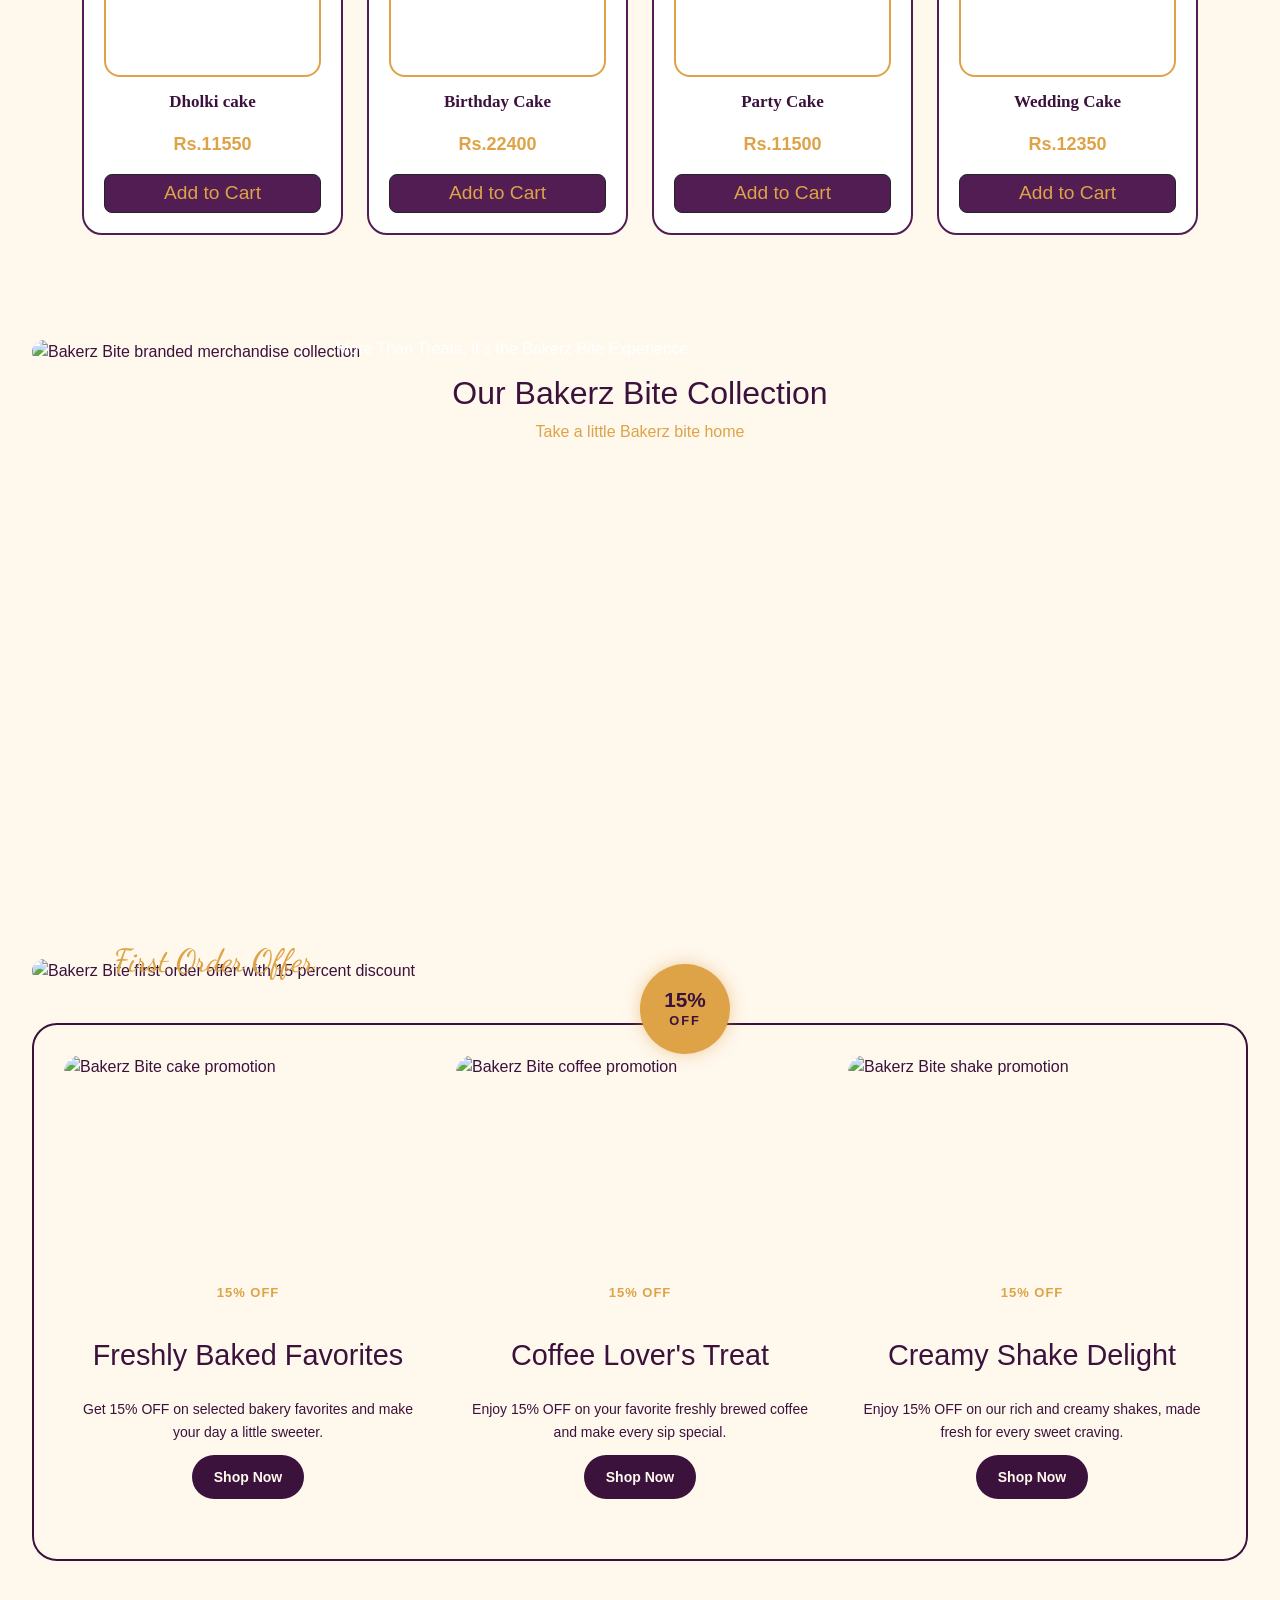
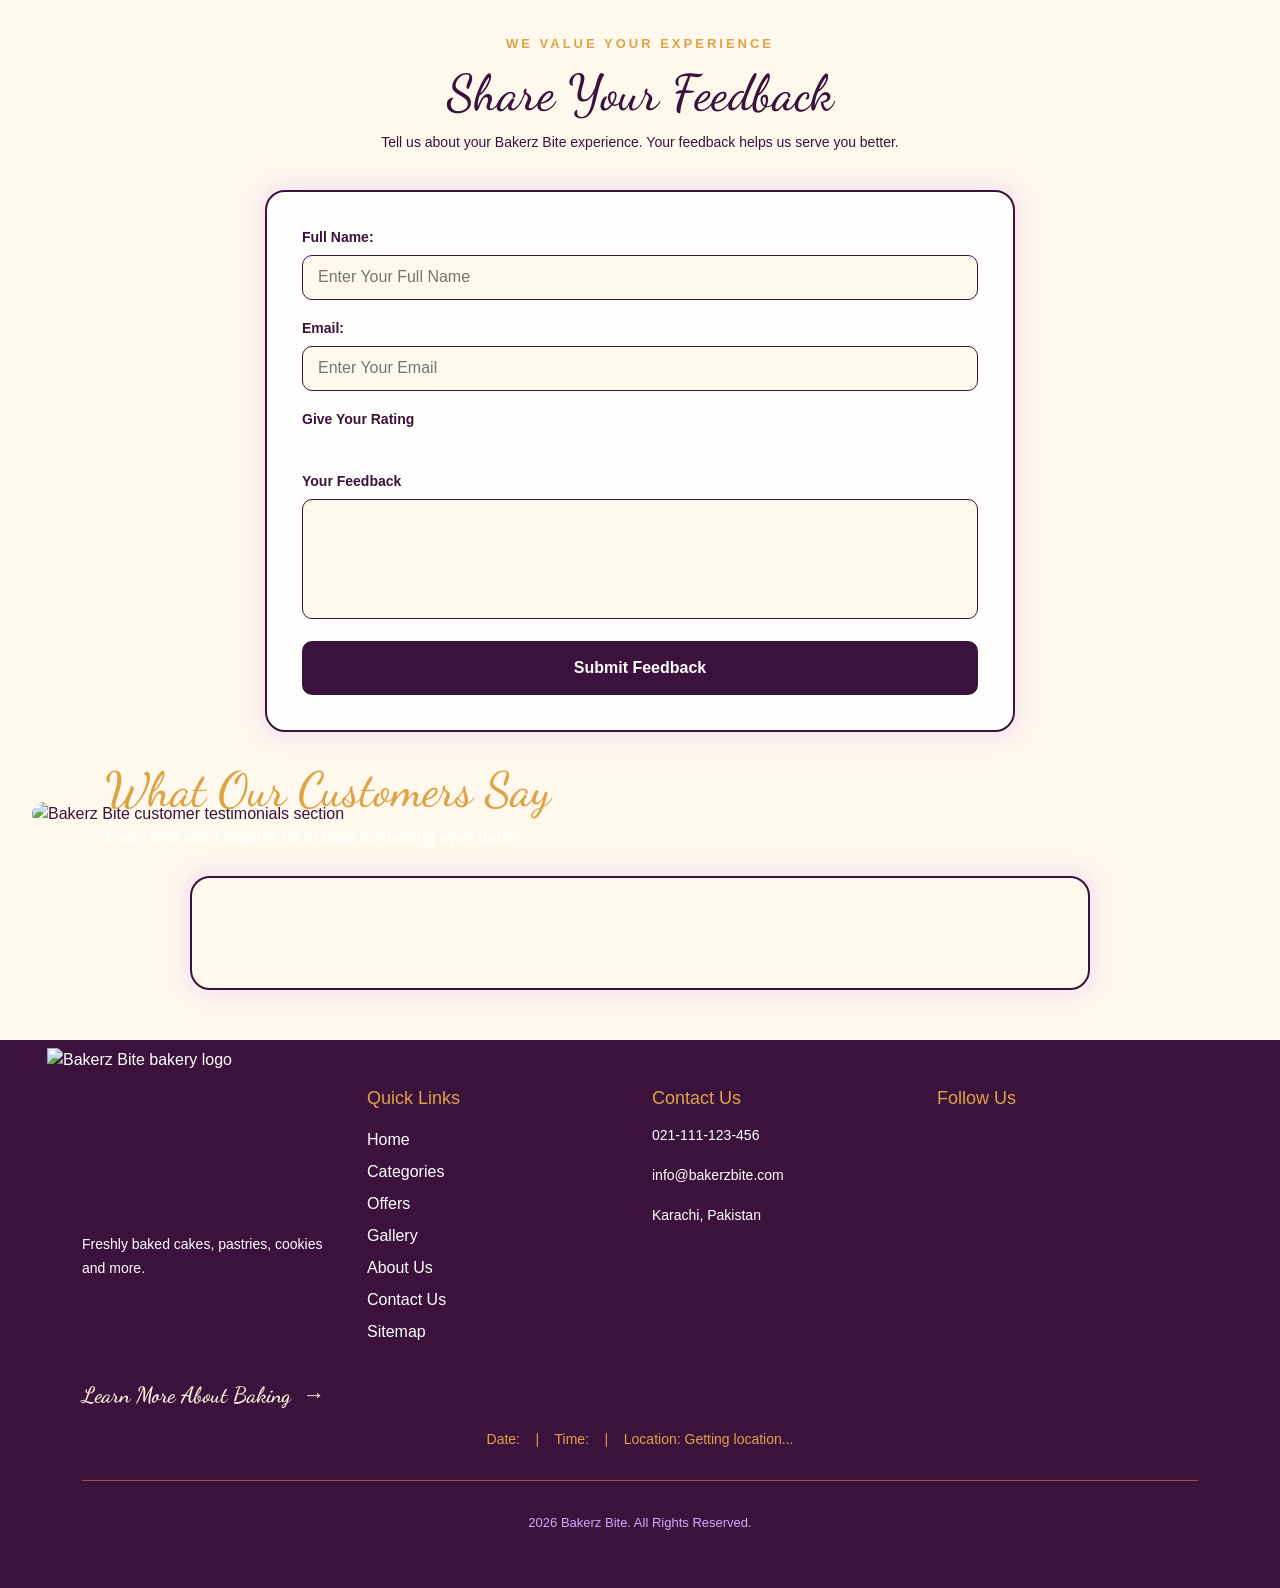
==== commit a92a55d4: "upload files" ====
--- a/index.html
+++ b/index.html
@@ -57,7 +57,7 @@
 }
 </script>
 
-  <title> Bakerz Bite | Freshly Baked Happiness</title>
+  <title> Bakerz Bite Studio| Freshly Baked Happiness</title>
   <link href="https://mahazareen2010-spec.github.io/bakerz-bite/" rel="canonical" />
   <!-- Favicon -->
   <link href="MATERIAL/logo with bg.png" rel="shortcut icon" type="image/x-icon" />
